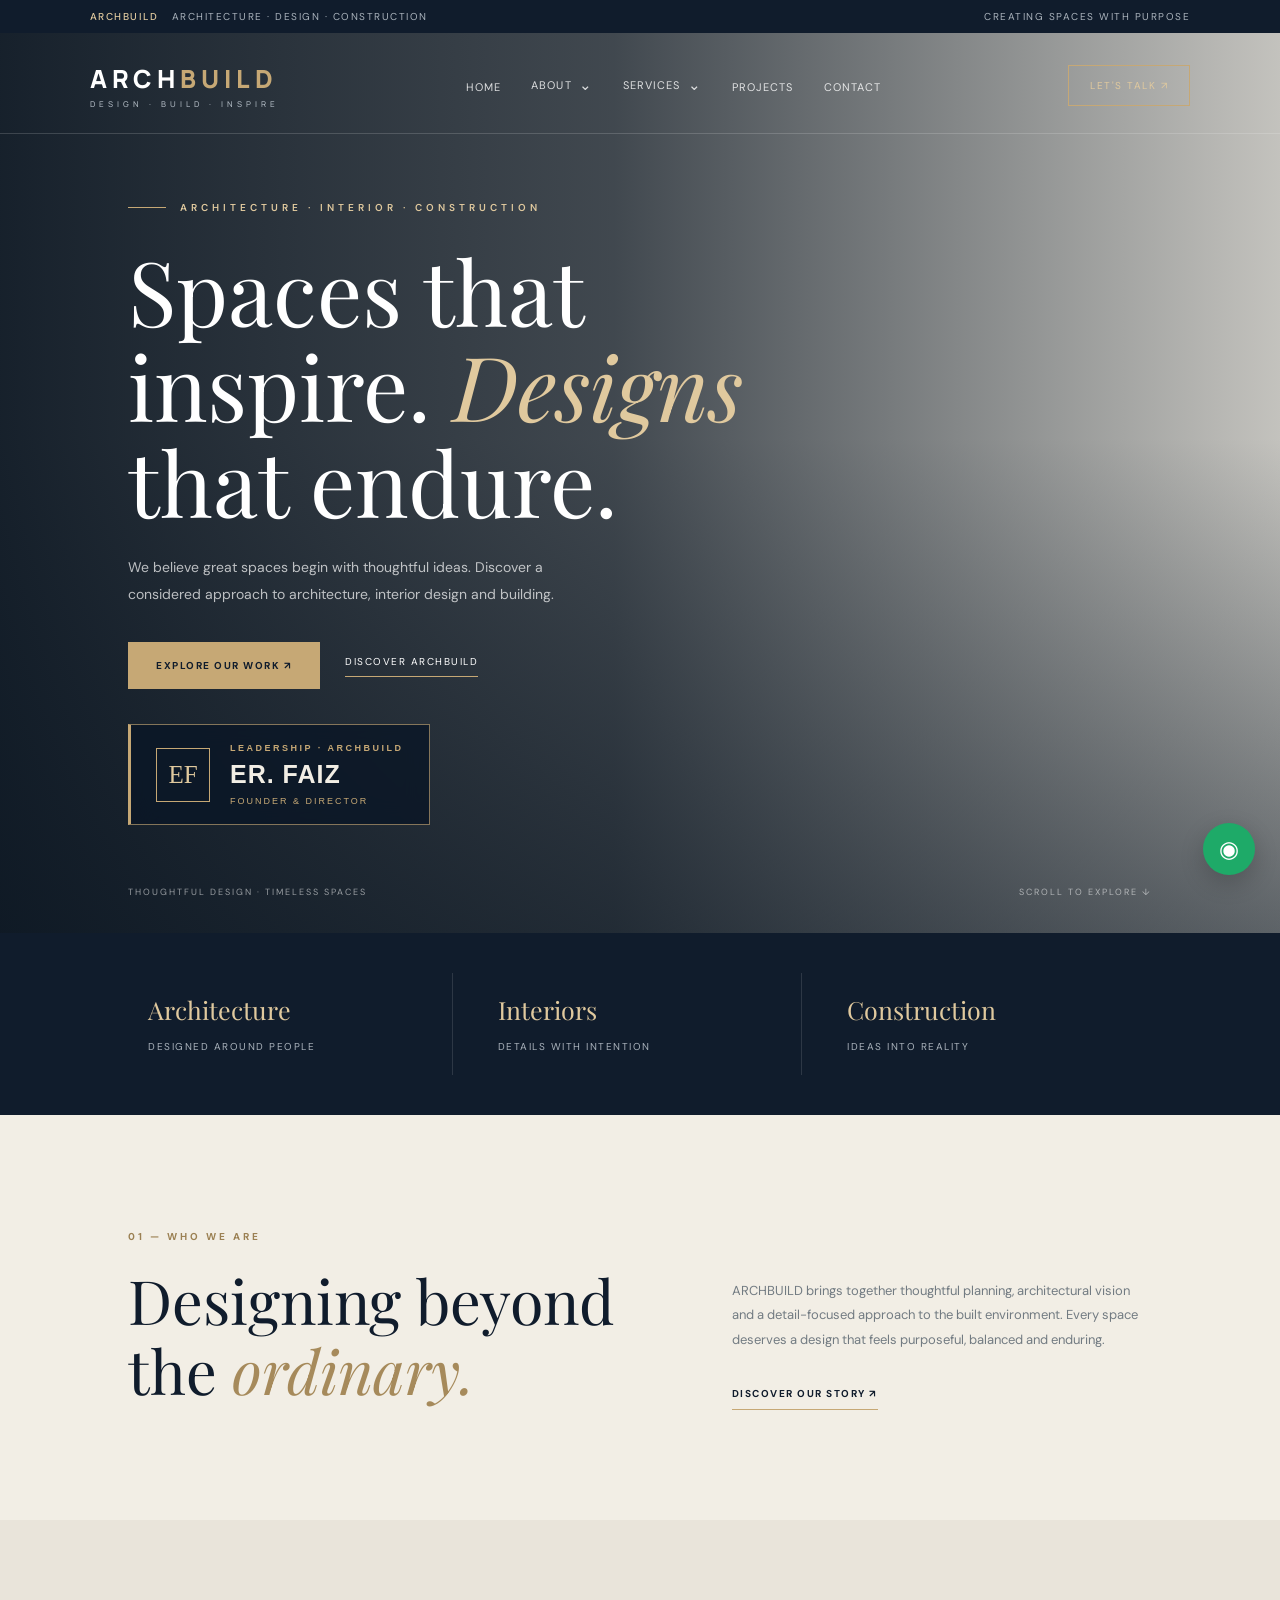
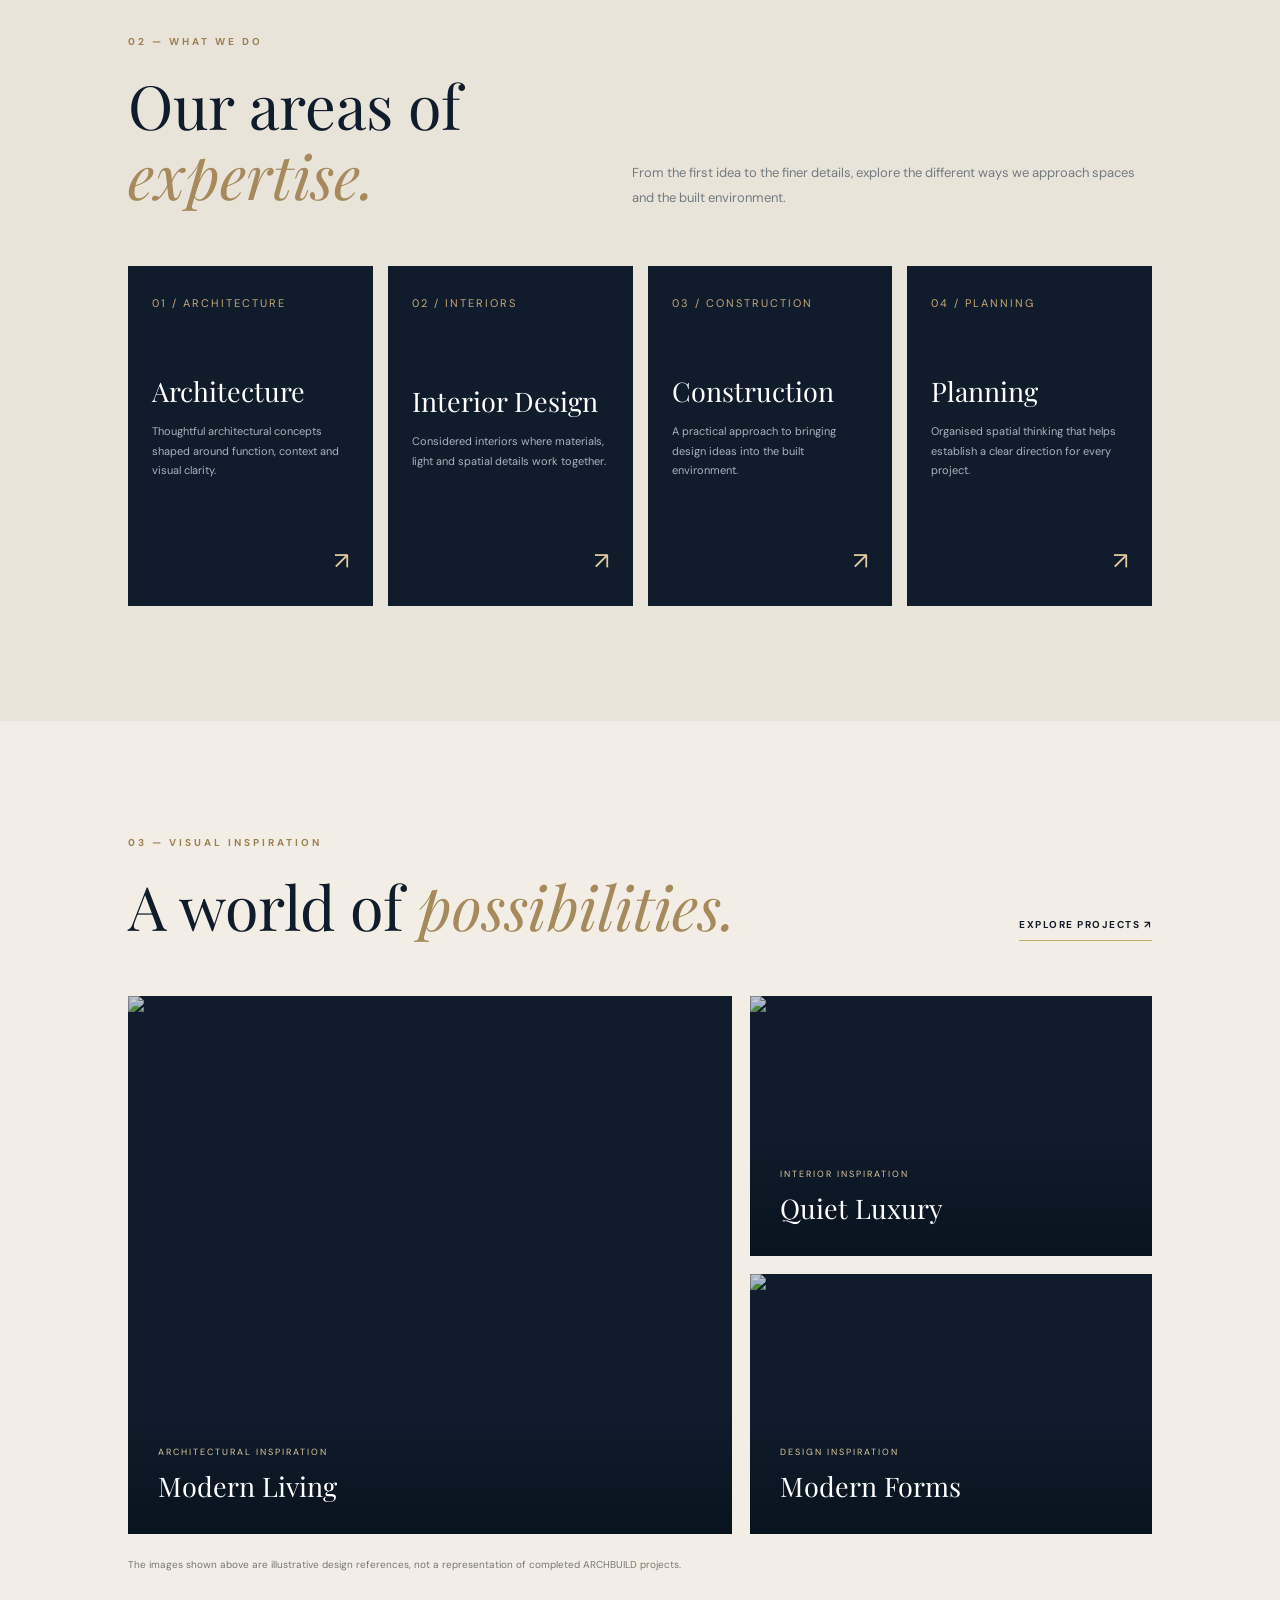
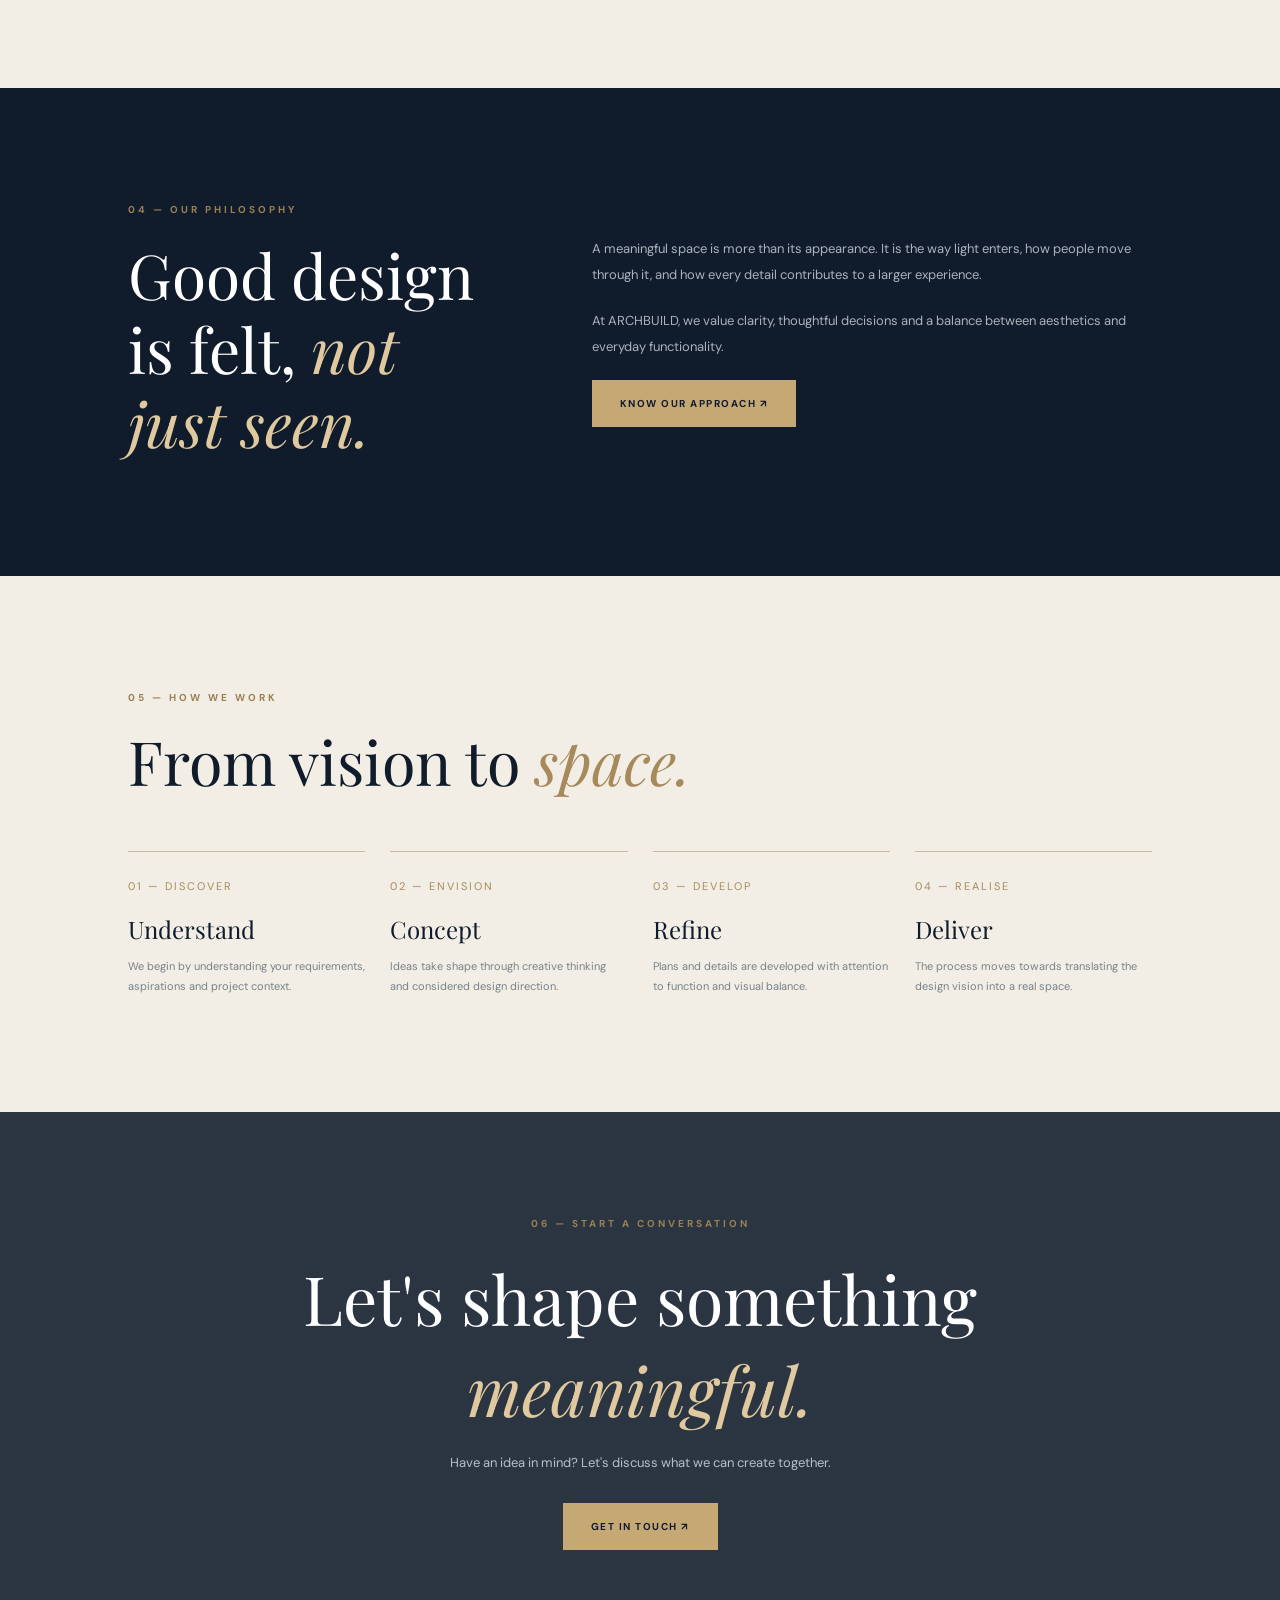
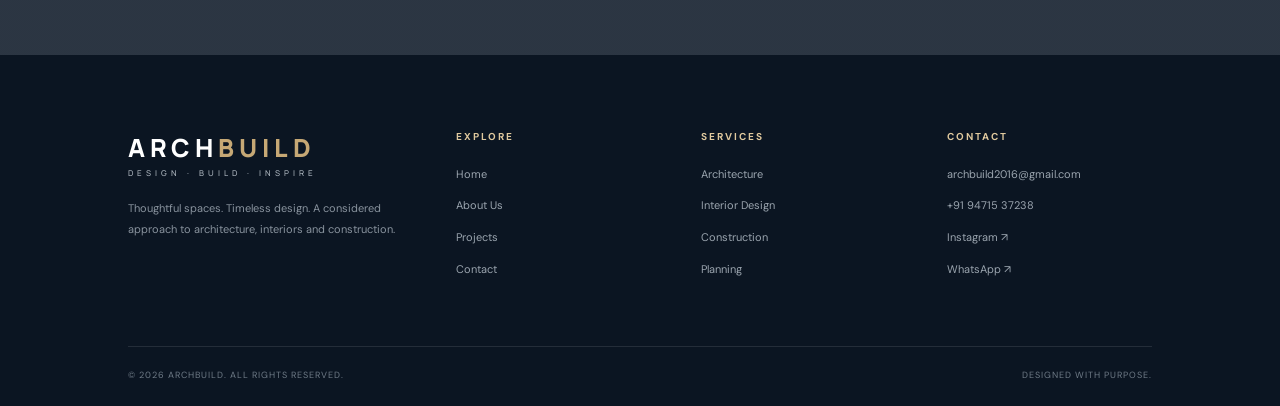
==== index.html @ 5c928025 "Update index.html" ====
<!DOCTYPE html>
<html lang="en">
<head>
  <meta charset="UTF-8">
  <meta name="viewport" content="width=device-width, initial-scale=1.0">
  <meta name="theme-color" content="#101C2C">
  <meta name="description" content="ARCHBUILD — Architecture, interior design, construction and planning. Thoughtful spaces, timeless design.">
  <title>ARCHBUILD | Architecture & Design</title>

  <link rel="preconnect" href="https://fonts.googleapis.com">
  <link rel="preconnect" href="https://fonts.gstatic.com" crossorigin>
  <link href="https://fonts.googleapis.com/css2?family=DM+Sans:wght@400;500;600;700&family=Manrope:wght@400;500;600;700;800&family=Playfair+Display:wght@400;500;600;700&display=swap" rel="stylesheet">

  <style>
    :root {
      --navy: #101C2C;
      --navy2: #172638;
      --navy3: #223347;
      --gold: #C6A875;
      --gold2: #E0C99E;
      --ivory: #F2EEE5;
      --stone: #E4DED2;
      --white: #fff;
      --muted: #AAB3BC;
      --dark: #192431;
    }

    * { margin: 0; padding: 0; box-sizing: border-box; }
    html { scroll-behavior: smooth; }
    body {
      background: var(--ivory);
      color: var(--navy);
      font-family: 'DM Sans', sans-serif;
      overflow-x: hidden;
    }
    a { color: inherit; text-decoration: none; }
    button { font: inherit; }

    .topline {
      background: var(--navy);
      color: var(--muted);
      padding: 10px 7%;
      display: flex;
      justify-content: space-between;
      gap: 15px;
      font-size: 10px;
      letter-spacing: 1.5px;
      text-transform: uppercase;
    }
    .topline strong { color: var(--gold2); font-weight: 500; }

    .navbar {
      position: absolute;
      z-index: 100;
      top: 37px;
      left: 0;
      width: 100%;
      padding: 24px 7%;
      display: flex;
      align-items: center;
      justify-content: space-between;
      color: white;
      border-bottom: 1px solid rgba(255,255,255,.16);
    }
    .logo {
      font-family: 'Manrope', sans-serif;
      font-size: 25px;
      font-weight: 800;
      letter-spacing: 5px;
    }
    .logo span { color: var(--gold); }
    .logo small {
      display: block;
      font-size: 8px;
      letter-spacing: 4px;
      font-weight: 500;
      color: var(--muted);
      margin-top: 2px;
    }
    .nav-links {
      display: flex;
      align-items: center;
      gap: 30px;
      list-style: none;
    }
    .nav-links > li > a,
    .mega-trigger {
      color: rgba(255,255,255,.82);
      font-size: 11px;
      letter-spacing: 1.1px;
      text-transform: uppercase;
      background: none;
      border: 0;
      cursor: pointer;
      transition: .3s;
    }
    .nav-links > li > a:hover,
    .mega-trigger:hover { color: var(--gold2); }

    .nav-item { position: relative; }
    .mega-trigger { display: flex; gap: 7px; align-items: center; }
    .mega-trigger span { font-size: 15px; }

    .mega-menu {
      position: absolute;
      top: 35px;
      left: -20px;
      width: 245px;
      padding: 14px;
      background: #172638;
      border: 1px solid rgba(198,168,117,.25);
      box-shadow: 0 20px 50px rgba(0,0,0,.3);
      opacity: 0;
      visibility: hidden;
      transform: translateY(10px);
      transition: .25s;
    }
    .nav-item:hover .mega-menu,
    .nav-item.open .mega-menu {
      opacity: 1;
      visibility: visible;
      transform: translateY(0);
    }
    .mega-menu a {
      display: block;
      color: #d7dce0;
      padding: 13px 12px;
      font-size: 12px;
      border-bottom: 1px solid rgba(255,255,255,.07);
      transition: .25s;
    }
    .mega-menu a:last-child { border: 0; }
    .mega-menu a:hover {
      background: rgba(198,168,117,.1);
      color: var(--gold2);
      padding-left: 18px;
    }

    .nav-cta {
      border: 1px solid var(--gold);
      padding: 13px 21px;
      color: var(--gold2);
      font-size: 10px;
      letter-spacing: 1.5px;
      text-transform: uppercase;
      transition: .3s;
    }
    .nav-cta:hover { background: var(--gold); color: var(--navy); }

    .menu-toggle {
      display: none;
      background: none;
      color: white;
      border: 0;
      font-size: 27px;
      cursor: pointer;
    }

    .hero {
      min-height: 850px;
      height: 100vh;
      max-height: 1050px;
      position: relative;
      display: flex;
      align-items: center;
      padding: 150px 10% 90px;
      background:
        linear-gradient(90deg, rgba(9,20,32,.94) 0%, rgba(9,20,32,.76) 48%, rgba(9,20,32,.2) 100%),
        linear-gradient(0deg, rgba(9,20,32,.55), transparent 55%),
        url('https://images.unsplash.com/photo-1600607687939-ce8a6c25118c?auto=format&fit=crop&w=2200&q=90') center/cover;
      color: white;
    }
    .hero-content { max-width: 760px; position: relative; z-index: 2; }
    .eyebrow {
      color: var(--gold2);
      text-transform: uppercase;
      letter-spacing: 4px;
      font-size: 10px;
      font-weight: 600;
      display: flex;
      align-items: center;
      gap: 14px;
      margin-bottom: 28px;
    }
    .eyebrow:before {
      content: '';
      width: 38px;
      height: 1px;
      background: var(--gold);
    }
    h1, h2, h3 { font-family: 'Playfair Display', serif; font-weight: 400; }
    .hero h1 {
      font-size: clamp(48px, 7vw, 91px);
      line-height: 1.07;
      max-width: 850px;
      margin-bottom: 25px;
    }
    .hero h1 em { color: var(--gold2); font-weight: 400; }
    .hero-description {
      max-width: 490px;
      color: rgba(255,255,255,.7);
      font-size: 14px;
      line-height: 1.9;
      margin-bottom: 35px;
    }
    .hero-actions { display: flex; align-items: center; gap: 25px; flex-wrap: wrap; }
    .btn-gold {
      display: inline-block;
      padding: 17px 28px;
      background: var(--gold);
      color: var(--navy);
      font-size: 10px;
      font-weight: 700;
      letter-spacing: 1.5px;
      text-transform: uppercase;
      transition: .3s;
    }
    .btn-gold:hover { background: var(--gold2); transform: translateY(-3px); }
    .btn-text {
      color: white;
      font-size: 10px;
      letter-spacing: 1.5px;
      text-transform: uppercase;
      border-bottom: 1px solid var(--gold);
      padding-bottom: 8px;
    }

    .hero-bottom {
      position: absolute;
      bottom: 35px;
      left: 10%;
      right: 10%;
      display: flex;
      justify-content: space-between;
      color: rgba(255,255,255,.55);
      font-size: 9px;
      letter-spacing: 2px;
      text-transform: uppercase;
    }

    .section { padding: 115px 10%; }
    .section-label {
      color: #9b8053;
      text-transform: uppercase;
      letter-spacing: 3px;
      font-size: 10px;
      font-weight: 700;
      margin-bottom: 22px;
    }
    .section-title {
      font-size: clamp(36px, 5vw, 61px);
      line-height: 1.15;
      max-width: 700px;
    }
    .section-title em { color: #a68a5b; }
    .section-description {
      color: #727b82;
      line-height: 1.9;
      font-size: 13px;
      max-width: 520px;
    }

    .intro {
      display: grid;
      grid-template-columns: 1.1fr .9fr;
      gap: 90px;
      align-items: center;
    }
    .intro-right { padding-top: 45px; }
    .intro-right p { margin-bottom: 28px; }
    .line-link {
      color: var(--navy);
      font-size: 10px;
      letter-spacing: 1.5px;
      text-transform: uppercase;
      border-bottom: 1px solid var(--gold);
      padding-bottom: 9px;
      font-weight: 700;
    }

    .highlights {
      background: var(--navy);
      color: white;
      display: grid;
      grid-template-columns: repeat(3,1fr);
      padding: 40px 10%;
      gap: 25px;
    }
    .highlight {
      padding: 20px;
      border-right: 1px solid rgba(255,255,255,.12);
    }
    .highlight:last-child { border: 0; }
    .highlight strong {
      display: block;
      color: var(--gold2);
      font-family: 'Playfair Display', serif;
      font-size: 25px;
      font-weight: 400;
      margin-bottom: 8px;
    }
    .highlight span {
      color: var(--muted);
      font-size: 10px;
      letter-spacing: 1.5px;
      text-transform: uppercase;
    }

    .services-section { background: #e9e4da; }
    .section-heading-row {
      display: flex;
      justify-content: space-between;
      align-items: end;
      gap: 30px;
      margin-bottom: 55px;
    }
    .services-grid {
      display: grid;
      grid-template-columns: repeat(4,1fr);
      gap: 15px;
    }
    .service-card {
      min-height: 340px;
      padding: 30px 24px;
      background: var(--navy);
      color: white;
      display: flex;
      flex-direction: column;
      justify-content: space-between;
      position: relative;
      overflow: hidden;
      transition: .35s;
    }
    .service-card:hover { transform: translateY(-8px); background: #20344a; }
    .service-number {
      color: var(--gold);
      font-size: 11px;
      letter-spacing: 2px;
    }
    .service-card h3 { font-size: 27px; margin-bottom: 13px; }
    .service-card p {
      font-size: 11px;
      color: #aab3bc;
      line-height: 1.8;
    }
    .service-arrow {
      color: var(--gold2);
      font-size: 24px;
      align-self: flex-end;
    }

    .projects-section { background: var(--ivory); }
    .projects-grid {
      display: grid;
      grid-template-columns: 1.2fr .8fr;
      grid-template-rows: 260px 260px;
      gap: 18px;
      margin-top: 55px;
    }
    .project-card {
      position: relative;
      overflow: hidden;
      background: var(--navy);
    }
    .project-card:first-child { grid-row: span 2; }
    .project-card img {
      width: 100%;
      height: 100%;
      object-fit: cover;
      opacity: .78;
      transition: .7s;
    }
    .project-card:hover img { transform: scale(1.06); opacity: .55; }
    .project-overlay {
      position: absolute;
      bottom: 0;
      left: 0;
      width: 100%;
      padding: 30px;
      color: white;
      background: linear-gradient(transparent,rgba(8,18,29,.9));
    }
    .project-overlay span {
      color: var(--gold2);
      font-size: 9px;
      letter-spacing: 2px;
      text-transform: uppercase;
    }
    .project-overlay h3 { font-size: 27px; margin-top: 8px; }
    .project-note {
      font-size: 10px;
      color: #777;
      margin-top: 22px;
      line-height: 1.7;
    }

    .philosophy {
      background: var(--navy);
      color: white;
      display: grid;
      grid-template-columns: .8fr 1.2fr;
      gap: 90px;
      align-items: center;
    }
    .philosophy h2 { font-size: clamp(38px,5vw,62px); line-height: 1.2; }
    .philosophy h2 em { color: var(--gold2); }
    .philosophy-text p {
      color: var(--muted);
      line-height: 2;
      font-size: 13px;
      margin-bottom: 20px;
    }

    .process-grid {
      display: grid;
      grid-template-columns: repeat(4,1fr);
      gap: 25px;
      margin-top: 55px;
    }
    .process-item { border-top: 1px solid #c9b99d; padding-top: 22px; }
    .process-item span {
      color: #a68a5b;
      font-size: 11px;
      letter-spacing: 2px;
    }
    .process-item h3 { font-size: 24px; margin: 18px 0 12px; }
    .process-item p { color: #77818a; font-size: 11px; line-height: 1.8; }

    .cta {
      background:
        linear-gradient(rgba(16,28,44,.88),rgba(16,28,44,.88)),
        url('https://images.unsplash.com/photo-1600607687920-4e2a09cf159d?auto=format&fit=crop&w=1800&q=85') center/cover;
      text-align: center;
      color: white;
      padding: 105px 10%;
    }
    .cta h2 { font-size: clamp(40px,6vw,68px); margin-bottom: 20px; }
    .cta h2 em { color: var(--gold2); }
    .cta p { color: #b8c0c7; font-size: 13px; margin-bottom: 32px; }

    footer {
      background: #0b1522;
      color: white;
      padding: 75px 10% 25px;
    }
    .footer-grid {
      display: grid;
      grid-template-columns: 1.4fr 1fr 1fr 1fr;
      gap: 40px;
      padding-bottom: 55px;
    }
    .footer-brand p {
      color: #89939e;
      font-size: 11px;
      line-height: 1.9;
      max-width: 270px;
      margin-top: 20px;
    }
    .footer-col h4 {
      color: var(--gold2);
      font-size: 10px;
      letter-spacing: 2px;
      text-transform: uppercase;
      margin-bottom: 22px;
    }
    .footer-col a, .footer-col p {
      display: block;
      color: #9ba5af;
      font-size: 11px;
      margin-bottom: 13px;
      line-height: 1.7;
      transition: .3s;
    }
    .footer-col a:hover { color: var(--gold2); }
    .footer-bottom {
      border-top: 1px solid rgba(255,255,255,.1);
      padding-top: 22px;
      display: flex;
      justify-content: space-between;
      gap: 20px;
      color: #6f7b87;
      font-size: 9px;
      letter-spacing: 1px;
    }
    .whatsapp {
      position: fixed;
      right: 25px;
      bottom: 25px;
      z-index: 90;
      width: 52px;
      height: 52px;
      border-radius: 50%;
      background: #1eaa68;
      color: white;
      display: grid;
      place-items: center;
      font-size: 23px;
      box-shadow: 0 8px 25px rgba(0,0,0,.2);
    }

    .reveal { opacity: 0; transform: translateY(25px); transition: .8s ease; }
    .reveal.visible { opacity: 1; transform: translateY(0); }

    @media(max-width:1050px) {
      .nav-links { gap: 16px; }
      .nav-links > li > a, .mega-trigger { font-size: 9px; }
      .services-grid { grid-template-columns: repeat(2,1fr); }
    }
    @media(max-width:800px) {
      .topline { font-size: 8px; padding: 9px 5%; }
      .navbar { top: 32px; padding: 20px 6%; }
      .menu-toggle { display: block; }
      .nav-cta { display: none; }
      .nav-links {
        position: absolute;
        top: 100%;
        left: 0;
        width: 100%;
        padding: 20px 6% 28px;
        background: var(--navy);
        display: none;
        flex-direction: column;
        align-items: stretch;
        gap: 0;
      }
      .nav-links.active { display: flex; }
      .nav-links li { padding: 13px 0; border-bottom: 1px solid rgba(255,255,255,.08); }
      .nav-links > li > a, .mega-trigger { font-size: 11px; }
      .mega-menu {
        position: static;
        display: none;
        opacity: 1;
        visibility: visible;
        transform: none;
        width: 100%;
        margin-top: 12px;
        box-shadow: none;
      }
      .nav-item.open .mega-menu { display: block; }
      .hero { min-height: 760px; padding: 170px 7% 100px; }
      .hero-bottom { left: 7%; right: 7%; font-size: 7px; }
      .section { padding: 80px 7%; }
      .intro, .philosophy { grid-template-columns: 1fr; gap: 25px; }
      .intro-right { padding-top: 0; }
      .section-heading-row { display: block; }
      .section-heading-row .section-description { margin-top: 20px; }
      .highlights { padding: 30px 6%; }
      .projects-grid { grid-template-columns: 1fr 1fr; grid-template-rows: 230px 230px; }
      .project-card:first-child { grid-row: span 2; }
      .process-grid { grid-template-columns: repeat(2,1fr); }
      .footer-grid { grid-template-columns: 1fr 1fr; }
    }
    @media(max-width:520px) {
      .topline { justify-content: center; text-align: center; }
      .topline span:last-child { display: none; }
      .logo { font-size: 21px; }
      .hero { min-height: 720px; }
      .hero h1 { font-size: 53px; }
      .hero-description { font-size: 12px; }
      .hero-bottom span:last-child { display: none; }
      .highlights { grid-template-columns: 1fr; gap: 0; }
      .highlight { border-right: 0; border-bottom: 1px solid rgba(255,255,255,.12); }
      .services-grid { grid-template-columns: 1fr; }
      .service-card { min-height: 270px; }
      .projects-grid { display: grid; grid-template-columns: 1fr; grid-template-rows: repeat(3,260px); }
      .project-card:first-child { grid-row: auto; }
      .process-grid { grid-template-columns: 1fr 1fr; gap: 30px 18px; }
      .footer-grid { grid-template-columns: 1fr; gap: 30px; }
      .footer-bottom { flex-direction: column; }
      .cta { padding: 80px 7%; }
    }
  </style>
</head>

<body>

  <div class="topline">
    <span><strong>ARCHBUILD</strong> &nbsp; Architecture · Design · Construction</span>
    <span>Creating spaces with purpose</span>
  </div>

  <nav class="navbar">
    <a href="index.html" class="logo">ARCH<span>BUILD</span><small>DESIGN · BUILD · INSPIRE</small></a>

    <button class="menu-toggle" id="menuToggle" aria-label="Open navigation">☰</button>

    <ul class="nav-links" id="navLinks">
      <li><a href="index.html">Home</a></li>
      <li class="nav-item">
        <button class="mega-trigger">About <span>⌄</span></button>
        <div class="mega-menu">
          <a href="about.html">About ARCHBUILD</a>
          <a href="about.html#story">Our Story</a>
          <a href="about.html#values">Our Values</a>
        </div>
      </li>
      <li class="nav-item">
        <button class="mega-trigger">Services <span>⌄</span></button>
        <div class="mega-menu">
          <a href="services.html">All Services</a>
          <a href="architecture.html">Architecture</a>
          <a href="interior.html">Interior Design</a>
          <a href="construction.html">Construction</a>
          <a href="planning.html">Planning</a>
        </div>
      </li>
      <li><a href="projects.html">Projects</a></li>
      <li><a href="contact.html">Contact</a></li>
    </ul>

    <a href="contact.html" class="nav-cta">Let's Talk ↗</a>
  </nav>

  <main>
    <section class="hero">
      <div class="hero-content">
        <div class="eyebrow">Architecture · Interior · Construction</div>
        <h1>Spaces that<br>inspire. <em>Designs</em><br>that endure.</h1>
        <p class="hero-description">
          We believe great spaces begin with thoughtful ideas. Discover a considered approach to architecture, interior design and building.
        </p>
        <div class="hero-actions">
          <a href="projects.html" class="btn-gold">Explore Our Work ↗</a>
          <a href="about.html" class="btn-text">Discover ARCHBUILD</a>
        </div>
      </div>

      <div class="hero-bottom">
        <span>Thoughtful design · Timeless spaces</span>
        <span>Scroll to explore ↓</span>
      </div>
    </section>

    <section class="highlights">
      <div class="highlight">
        <strong>Architecture</strong>
        <span>Designed around people</span>
      </div>
      <div class="highlight">
        <strong>Interiors</strong>
        <span>Details with intention</span>
      </div>
      <div class="highlight">
        <strong>Construction</strong>
        <span>Ideas into reality</span>
      </div>
    </section>

    <section class="section intro reveal">
      <div>
        <div class="section-label">01 — Who We Are</div>
        <h2 class="section-title">Designing beyond the <em>ordinary.</em></h2>
      </div>
      <div class="intro-right">
        <p class="section-description">
          ARCHBUILD brings together thoughtful planning, architectural vision and a detail-focused approach to the built environment. Every space deserves a design that feels purposeful, balanced and enduring.
        </p>
        <a href="about.html" class="line-link">Discover Our Story ↗</a>
      </div>
    </section>

    <section class="section services-section">
      <div class="section-heading-row reveal">
        <div>
          <div class="section-label">02 — What We Do</div>
          <h2 class="section-title">Our areas of <em>expertise.</em></h2>
        </div>
        <p class="section-description">
          From the first idea to the finer details, explore the different ways we approach spaces and the built environment.
        </p>
      </div>

      <div class="services-grid">
        <a href="architecture.html" class="service-card reveal">
          <span class="service-number">01 / ARCHITECTURE</span>
          <div>
            <h3>Architecture</h3>
            <p>Thoughtful architectural concepts shaped around function, context and visual clarity.</p>
          </div>
          <span class="service-arrow">↗</span>
        </a>
        <a href="interior.html" class="service-card reveal">
          <span class="service-number">02 / INTERIORS</span>
          <div>
            <h3>Interior Design</h3>
            <p>Considered interiors where materials, light and spatial details work together.</p>
          </div>
          <span class="service-arrow">↗</span>
        </a>
        <a href="construction.html" class="service-card reveal">
          <span class="service-number">03 / CONSTRUCTION</span>
          <div>
            <h3>Construction</h3>
            <p>A practical approach to bringing design ideas into the built environment.</p>
          </div>
          <span class="service-arrow">↗</span>
        </a>
        <a href="planning.html" class="service-card reveal">
          <span class="service-number">04 / PLANNING</span>
          <div>
            <h3>Planning</h3>
            <p>Organised spatial thinking that helps establish a clear direction for every project.</p>
          </div>
          <span class="service-arrow">↗</span>
        </a>
      </div>
    </section>

    <section class="section projects-section">
      <div class="section-heading-row reveal">
        <div>
          <div class="section-label">03 — Visual Inspiration</div>
          <h2 class="section-title">A world of <em>possibilities.</em></h2>
        </div>
        <a href="projects.html" class="line-link">Explore Projects ↗</a>
      </div>

      <div class="projects-grid">
        <a href="projects.html" class="project-card reveal">
          <img src="https://images.unsplash.com/photo-1600607687939-ce8a6c25118c?auto=format&fit=crop&w=1200&q=85" alt="Contemporary architectural residence">
          <div class="project-overlay">
            <span>Architectural Inspiration</span>
            <h3>Modern Living</h3>
          </div>
        </a>
        <a href="projects.html" class="project-card reveal">
          <img src="https://images.unsplash.com/photo-1600210492486-724fe5c67fb0?auto=format&fit=crop&w=900&q=85" alt="Contemporary interior design">
          <div class="project-overlay">
            <span>Interior Inspiration</span>
            <h3>Quiet Luxury</h3>
          </div>
        </a>
        <a href="projects.html" class="project-card reveal">
          <img src="https://images.unsplash.com/photo-1600566753086-00f18fb6b3ea?auto=format&fit=crop&w=900&q=85" alt="Modern home exterior">
          <div class="project-overlay">
            <span>Design Inspiration</span>
            <h3>Modern Forms</h3>
          </div>
        </a>
      </div>

      <p class="project-note">
        The images shown above are illustrative design references, not a representation of completed ARCHBUILD projects.
      </p>
    </section>

    <section class="section philosophy">
      <div class="reveal">
        <div class="section-label">04 — Our Philosophy</div>
        <h2>Good design is felt, <em>not just seen.</em></h2>
      </div>
      <div class="philosophy-text reveal">
        <p>
          A meaningful space is more than its appearance. It is the way light enters, how people move through it, and how every detail contributes to a larger experience.
        </p>
        <p>
          At ARCHBUILD, we value clarity, thoughtful decisions and a balance between aesthetics and everyday functionality.
        </p>
        <a href="about.html" class="btn-gold">Know Our Approach ↗</a>
      </div>
    </section>

    <section class="section">
      <div class="reveal">
        <div class="section-label">05 — How We Work</div>
        <h2 class="section-title">From vision to <em>space.</em></h2>
      </div>
      <div class="process-grid">
        <div class="process-item reveal">
          <span>01 — DISCOVER</span>
          <h3>Understand</h3>
          <p>We begin by understanding your requirements, aspirations and project context.</p>
        </div>
        <div class="process-item reveal">
          <span>02 — ENVISION</span>
          <h3>Concept</h3>
          <p>Ideas take shape through creative thinking and considered design direction.</p>
        </div>
        <div class="process-item reveal">
          <span>03 — DEVELOP</span>
          <h3>Refine</h3>
          <p>Plans and details are developed with attention to function and visual balance.</p>
        </div>
        <div class="process-item reveal">
          <span>04 — REALISE</span>
          <h3>Deliver</h3>
          <p>The process moves towards translating the design vision into a real space.</p>
        </div>
      </div>
    </section>

    <section class="cta reveal">
      <div class="section-label">06 — Start a Conversation</div>
      <h2>Let's shape something <em>meaningful.</em></h2>
      <p>Have an idea in mind? Let's discuss what we can create together.</p>
      <a href="contact.html" class="btn-gold">Get in Touch ↗</a>
    </section>
  </main>

  <footer>
    <div class="footer-grid">
      <div class="footer-brand">
        <a href="index.html" class="logo">ARCH<span>BUILD</span><small>DESIGN · BUILD · INSPIRE</small></a>
        <p>Thoughtful spaces. Timeless design. A considered approach to architecture, interiors and construction.</p>
      </div>

      <div class="footer-col">
        <h4>Explore</h4>
        <a href="index.html">Home</a>
        <a href="about.html">About Us</a>
        <a href="projects.html">Projects</a>
        <a href="contact.html">Contact</a>
      </div>

      <div class="footer-col">
        <h4>Services</h4>
        <a href="architecture.html">Architecture</a>
        <a href="interior.html">Interior Design</a>
        <a href="construction.html">Construction</a>
        <a href="planning.html">Planning</a>
      </div>

      <div class="footer-col">
        <h4>Contact</h4>
        <a href="mailto:archbuild2016@gmail.com">archbuild2016@gmail.com</a>
        <a href="tel:+919471537238">+91 94715 37238</a>
        <a href="https://www.instagram.com/archbuild2016/" target="_blank" rel="noopener">Instagram ↗</a>
        <a href="https://wa.me/919471537238" target="_blank" rel="noopener">WhatsApp ↗</a>
      </div>
    </div>

    <div class="footer-bottom">
      <span>© <span id="year"></span> ARCHBUILD. ALL RIGHTS RESERVED.</span>
      <span>DESIGNED WITH PURPOSE.</span>
    </div>
  </footer>

  <a class="whatsapp" href="https://wa.me/919471537238" target="_blank" rel="noopener" aria-label="Chat on WhatsApp">◉</a>

  <script>
    const menuToggle = document.getElementById('menuToggle');
    const navLinks = document.getElementById('navLinks');

    menuToggle.addEventListener('click', () => {
      navLinks.classList.toggle('active');
      menuToggle.textContent = navLinks.classList.contains('active') ? '×' : '☰';
    });

    document.querySelectorAll('.mega-trigger').forEach(trigger => {
      trigger.addEventListener('click', () => {
        const parent = trigger.closest('.nav-item');
        parent.classList.toggle('open');
      });
    });

    document.querySelectorAll('.nav-links a').forEach(link => {
      link.addEventListener('click', () => {
        navLinks.classList.remove('active');
        menuToggle.textContent = '☰';
      });
    });

    const observer = new IntersectionObserver(entries => {
      entries.forEach(entry => {
        if (entry.isIntersecting) {
          entry.target.classList.add('visible');
          observer.unobserve(entry.target);
        }
      });
    }, { threshold: 0.12 });

    document.querySelectorAll('.reveal').forEach(element => observer.observe(element));
    document.getElementById('year').textContent = new Date().getFullYear();
  </script>

  <script src="leadership.js"></script>
</body>
</html>
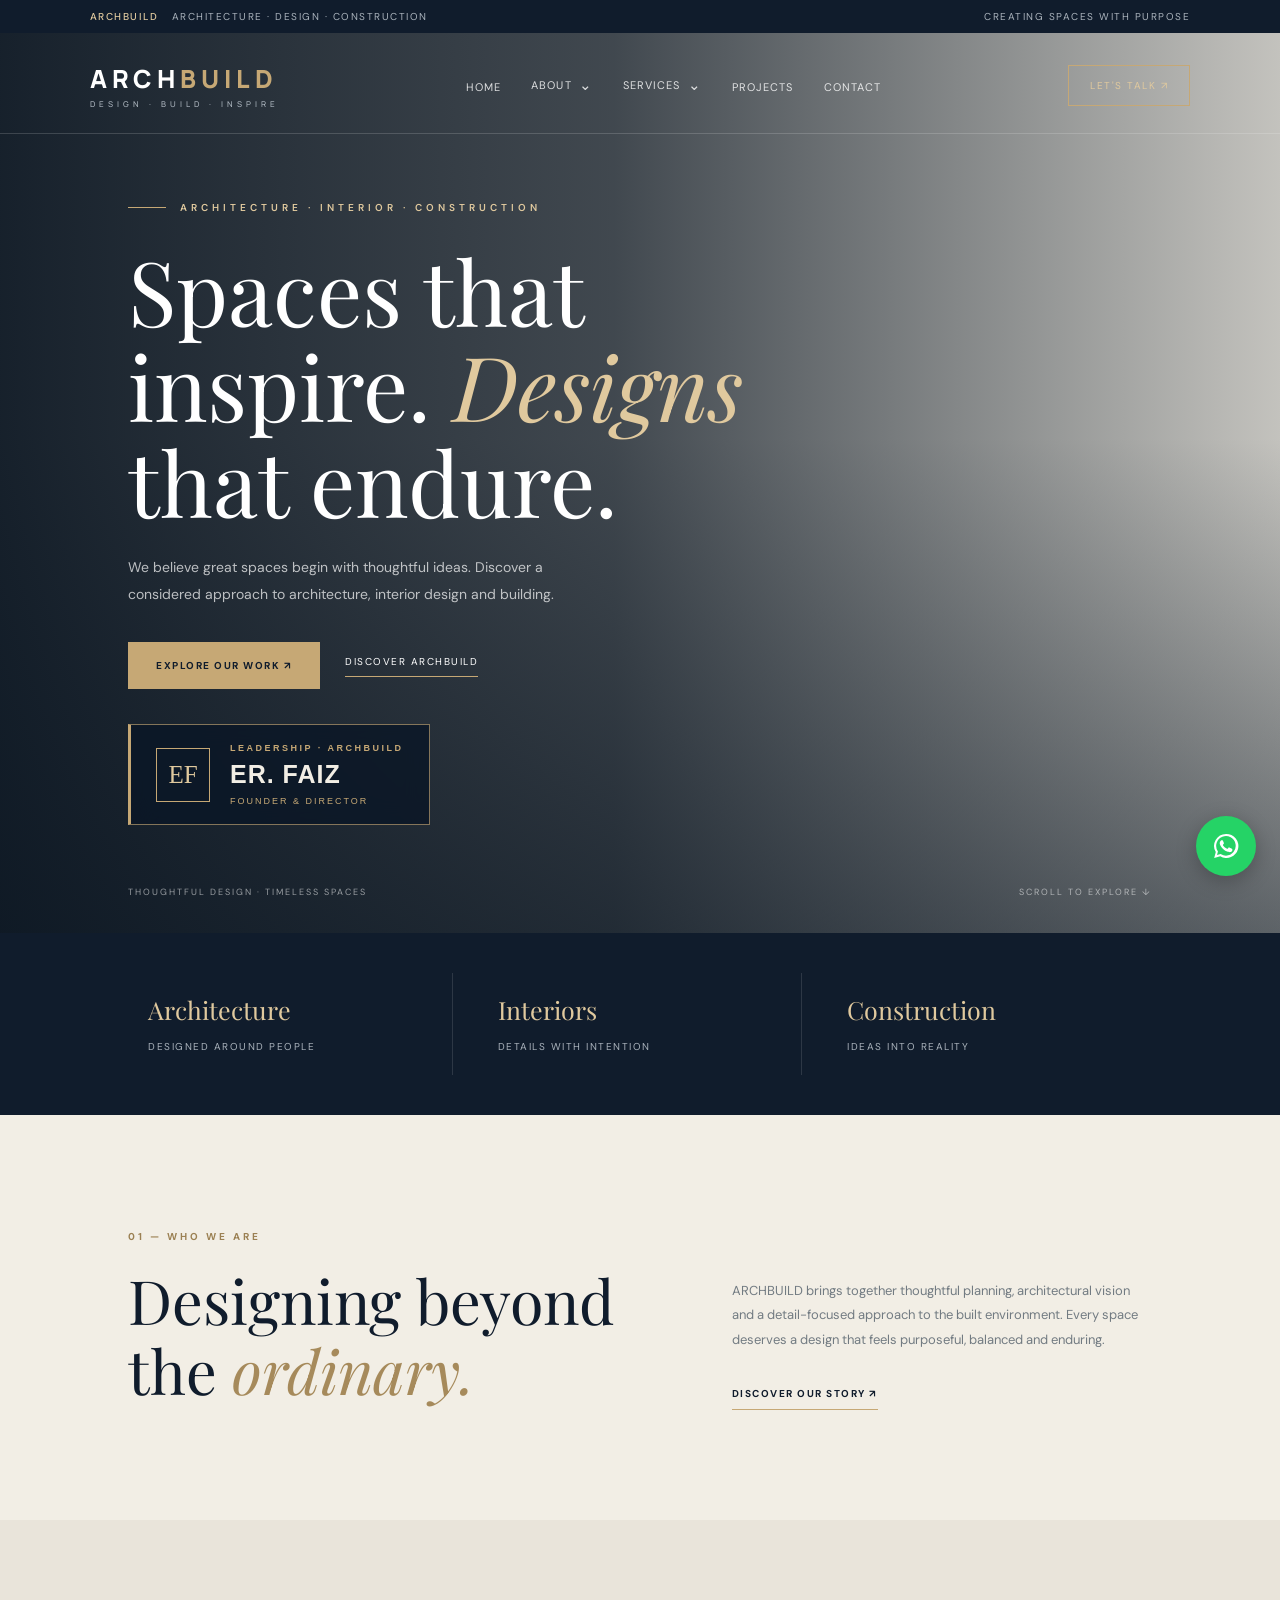
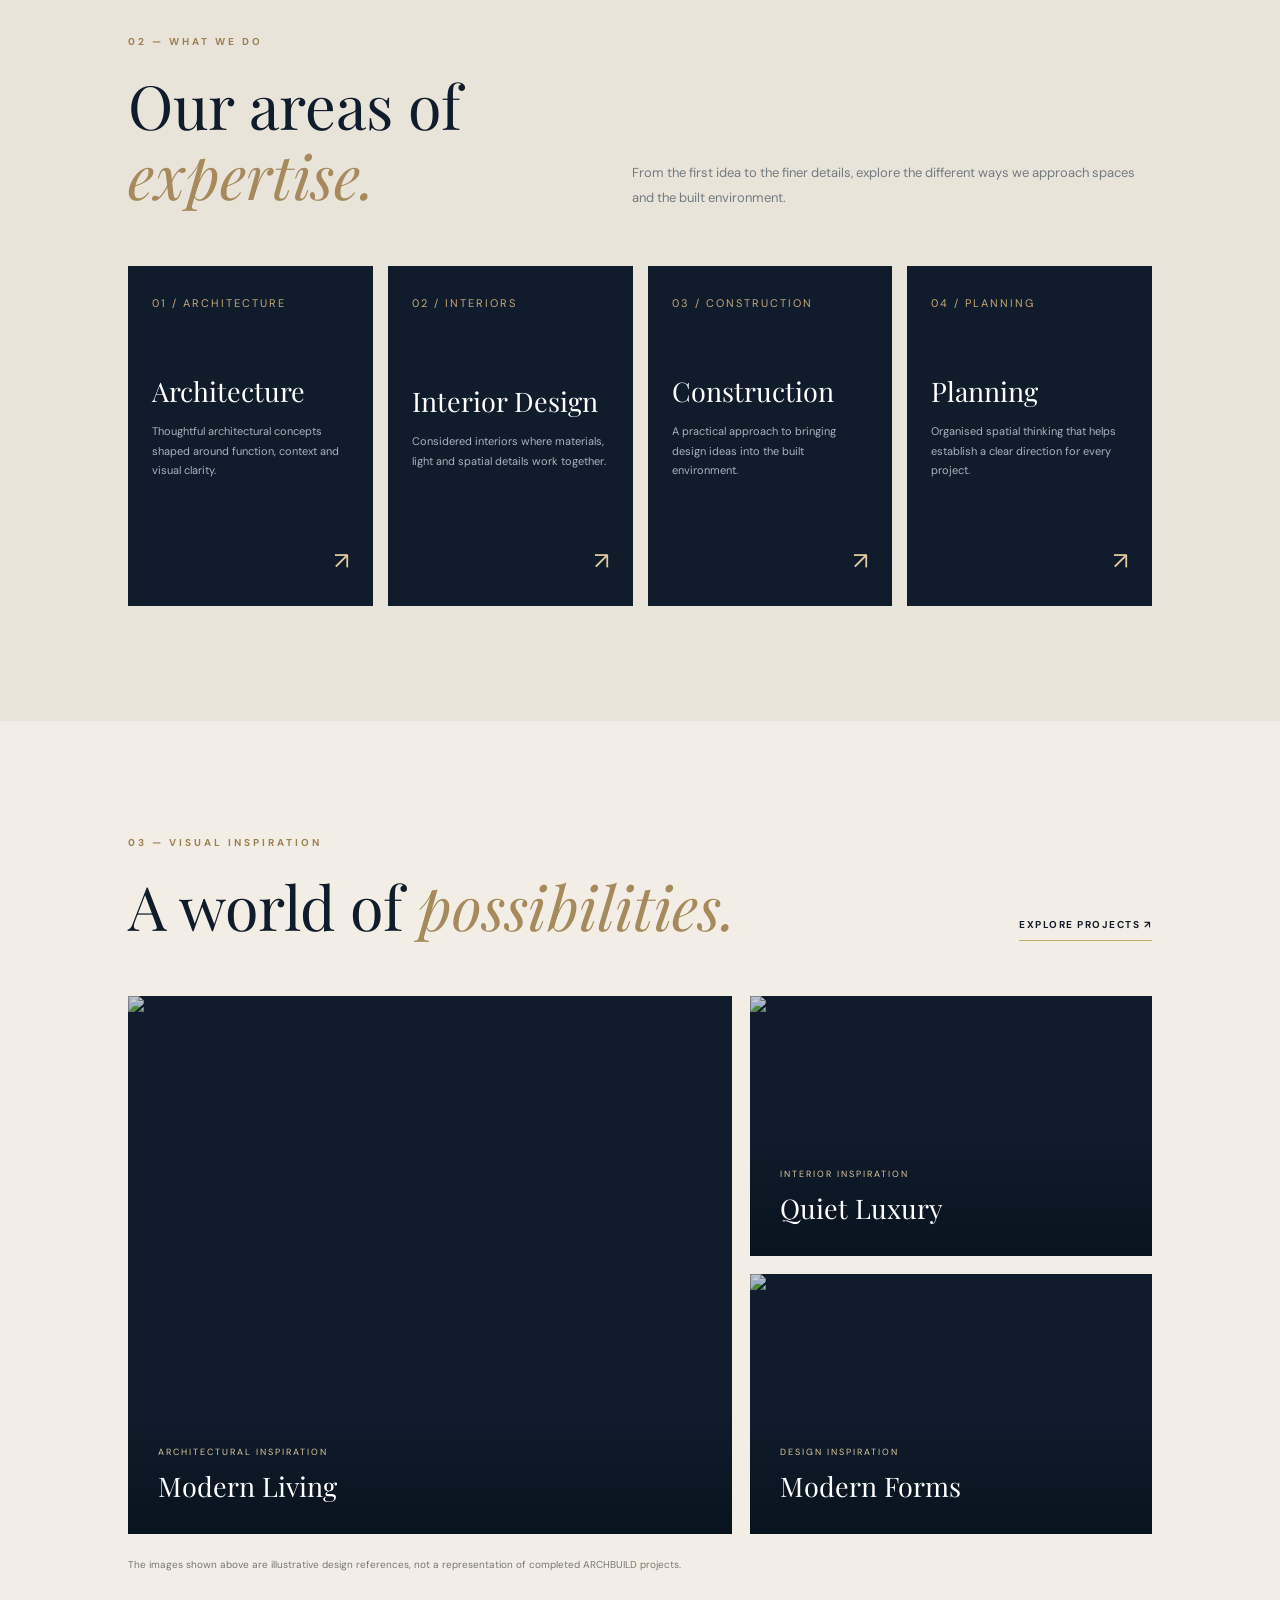
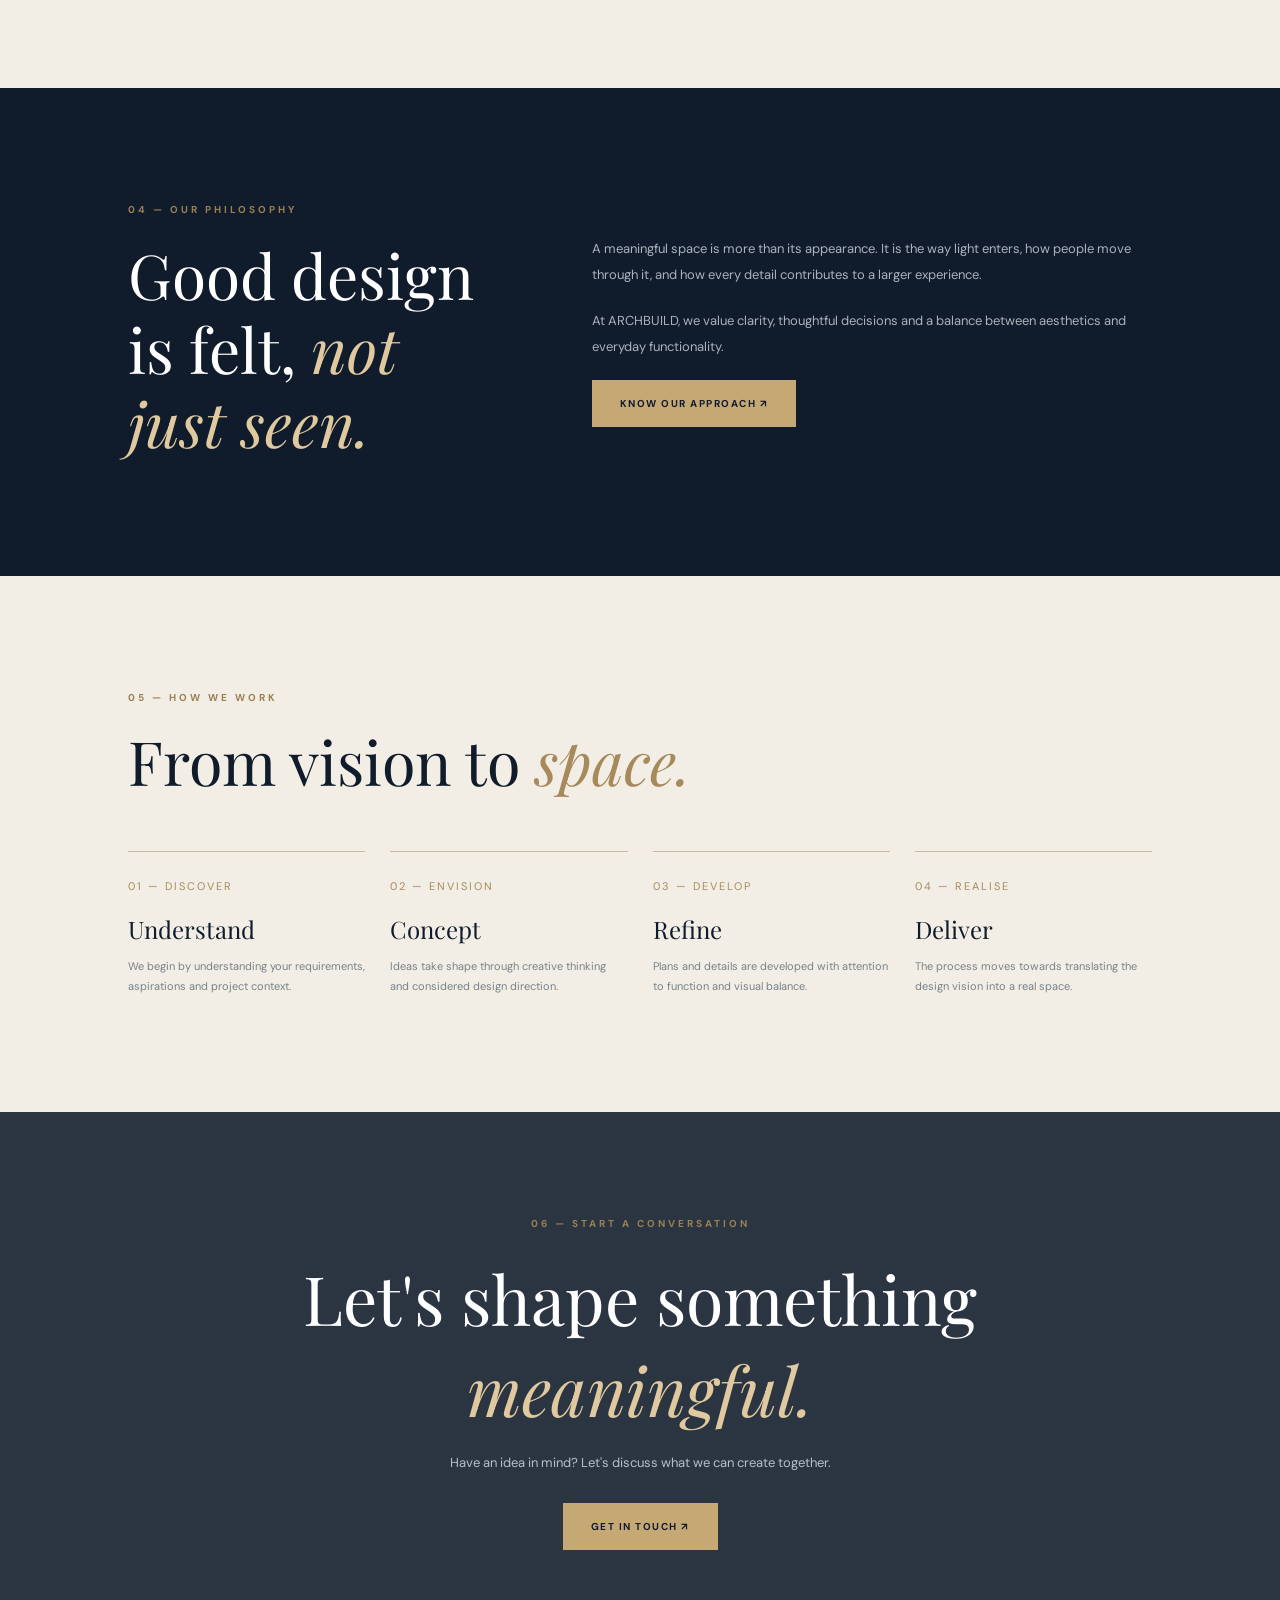
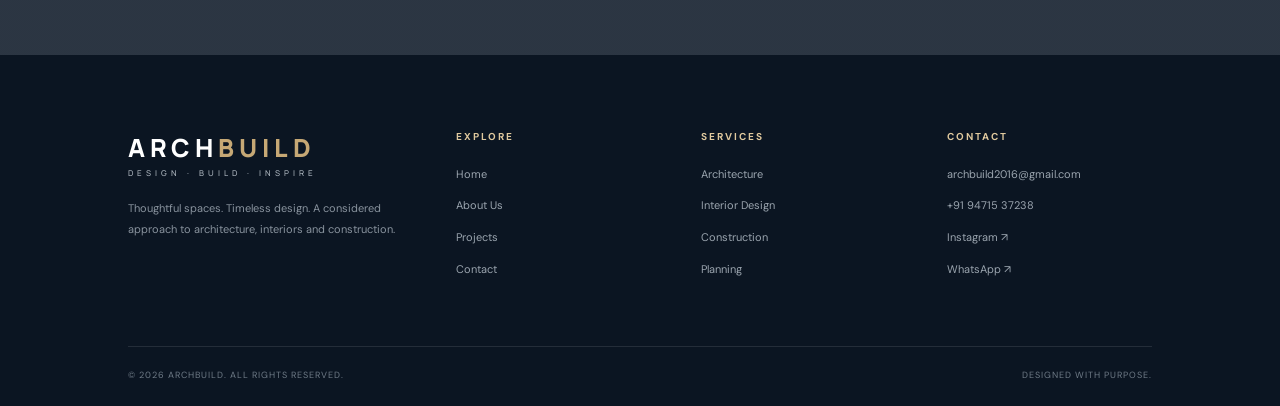
==== commit 8c8d0326: "Add WhatsApp chat button to index.html" ====
--- a/index.html
+++ b/index.html
@@ -874,5 +874,56 @@
   </script>
 
   <script src="leadership.js"></script>
+  <script>
+(() => {
+  const svg = `
+    <svg viewBox="0 0 32 32" width="30" height="30"
+         xmlns="http://www.w3.org/2000/svg">
+      <path fill="#fff" d="
+        M16.01 3.2A12.7 12.7 0 0 0 5.1 22.4L3.4 28.7
+        l6.5-1.7a12.8 12.8 0 1 0 6.1-23.8Zm0 23.1
+        c-1.9 0-3.7-.5-5.3-1.5l-.4-.2-3.9 1 1-3.8
+        -.3-.4a10.4 10.4 0 1 1 8.9 4.9Zm5.7-7.8
+        c-.3-.2-1.9-.9-2.2-1s-.5-.2-.7.2-.8 1-1 1.2
+        -.4.2-.7.1a8.5 8.5 0 0 1-2.6-1.6 9.6 9.6 0 0
+        1-1.8-2.2c-.2-.4 0-.5.2-.7l.5-.6c.2-.2.2-.4
+        .3-.6.1-.2 0-.4 0-.6s-.7-1.7-1-2.3c-.2-.5-.5
+        -.5-.7-.5h-.6c-.2 0-.6.1-.9.4-.3.3-1.2 1.2
+        -1.2 2.8s1.2 3.2 1.4 3.4c.2.2 2.4 3.7 5.8
+        5.1 3.4 1.3 3.4.9 4 .9.6-.1 1.9-.8 2.1-1.5
+        .3-.7.3-1.3.2-1.5-.1-.2-.3-.3-.6-.4Z"/>
+    </svg>`;
+
+  let btn = document.querySelector(".whatsapp");
+
+  if (!btn) {
+    btn = document.createElement("a");
+    btn.className = "whatsapp";
+    document.body.appendChild(btn);
+  }
+
+  btn.href = "https://wa.me/919471537238";
+  btn.target = "_blank";
+  btn.rel = "noopener noreferrer";
+  btn.setAttribute("aria-label", "Chat with ARCHBUILD on WhatsApp");
+  btn.innerHTML = svg;
+
+  Object.assign(btn.style, {
+    position: "fixed",
+    right: "24px",
+    bottom: "24px",
+    width: "60px",
+    height: "60px",
+    borderRadius: "50%",
+    background: "#25D366",
+    display: "flex",
+    alignItems: "center",
+    justifyContent: "center",
+    zIndex: "99999",
+    boxShadow: "0 5px 20px rgba(0,0,0,.25)",
+    textDecoration: "none"
+  });
+})();
+</script>
 </body>
 </html>
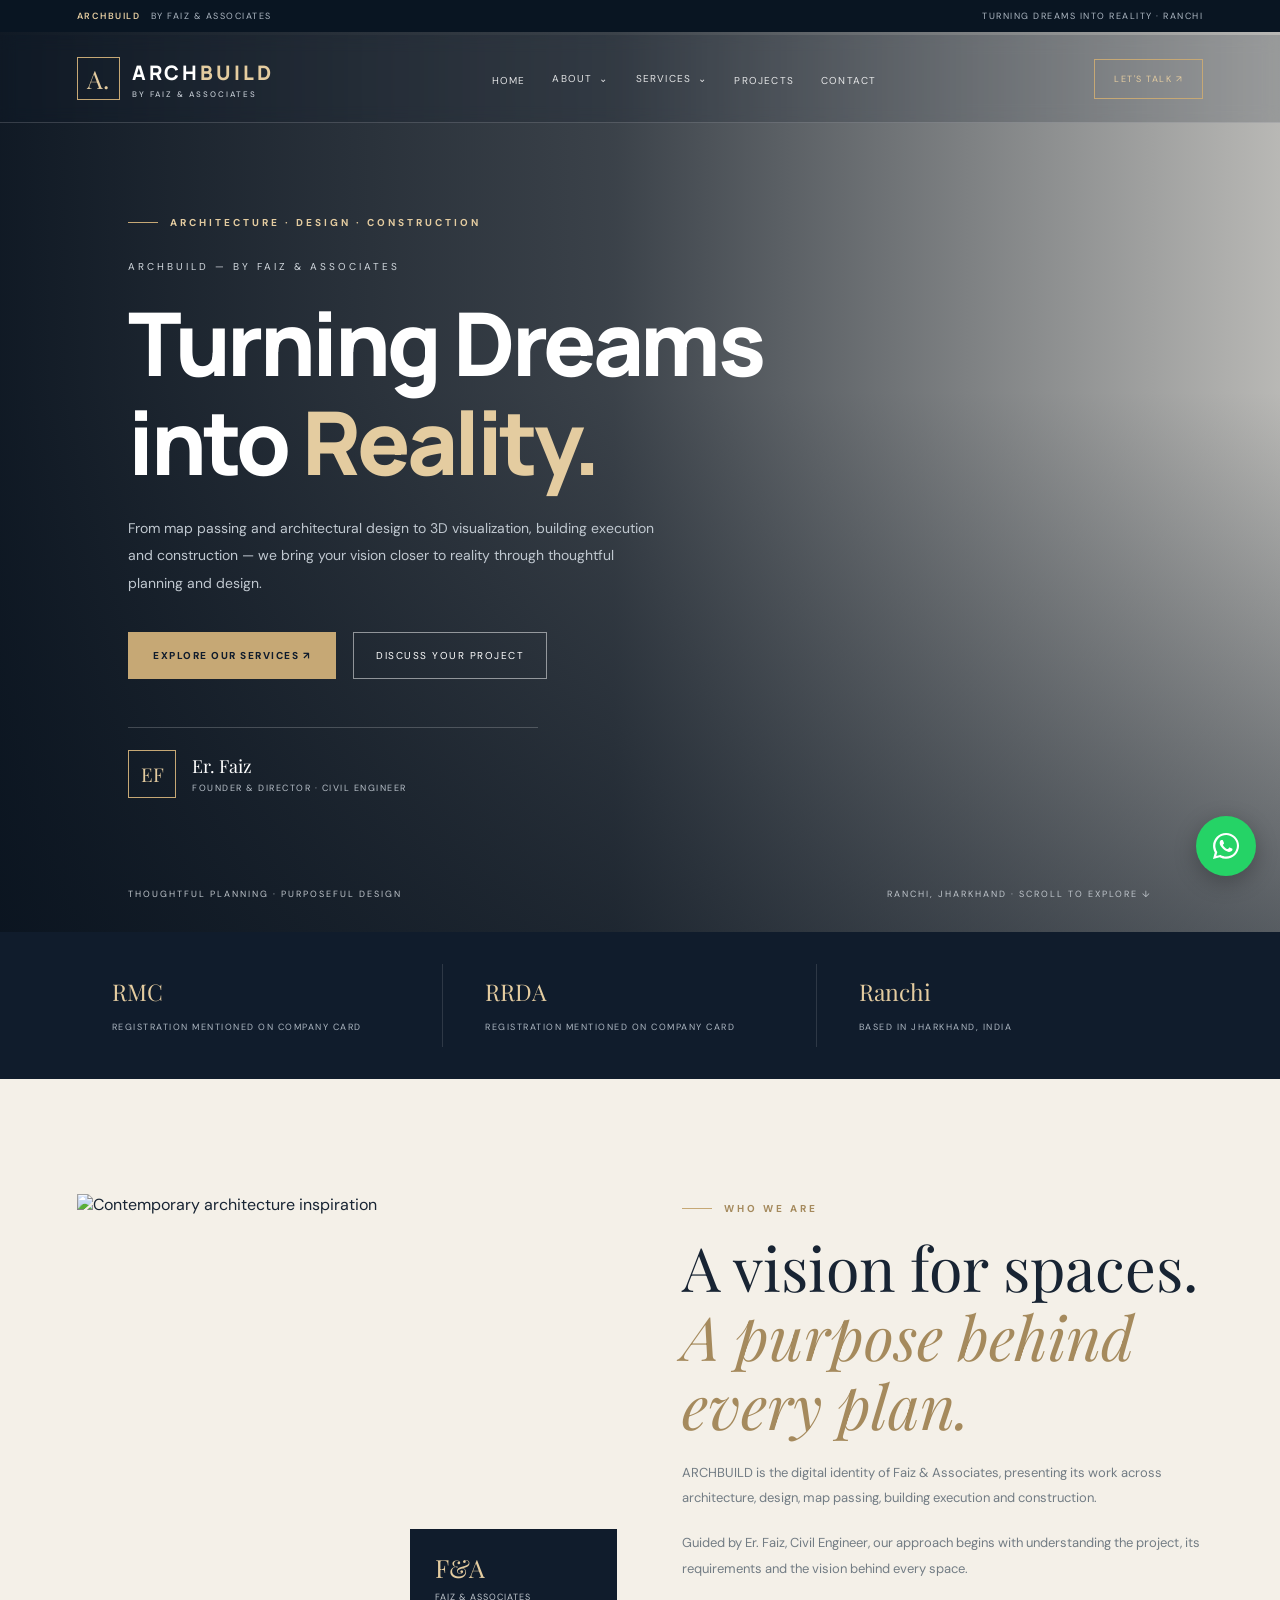
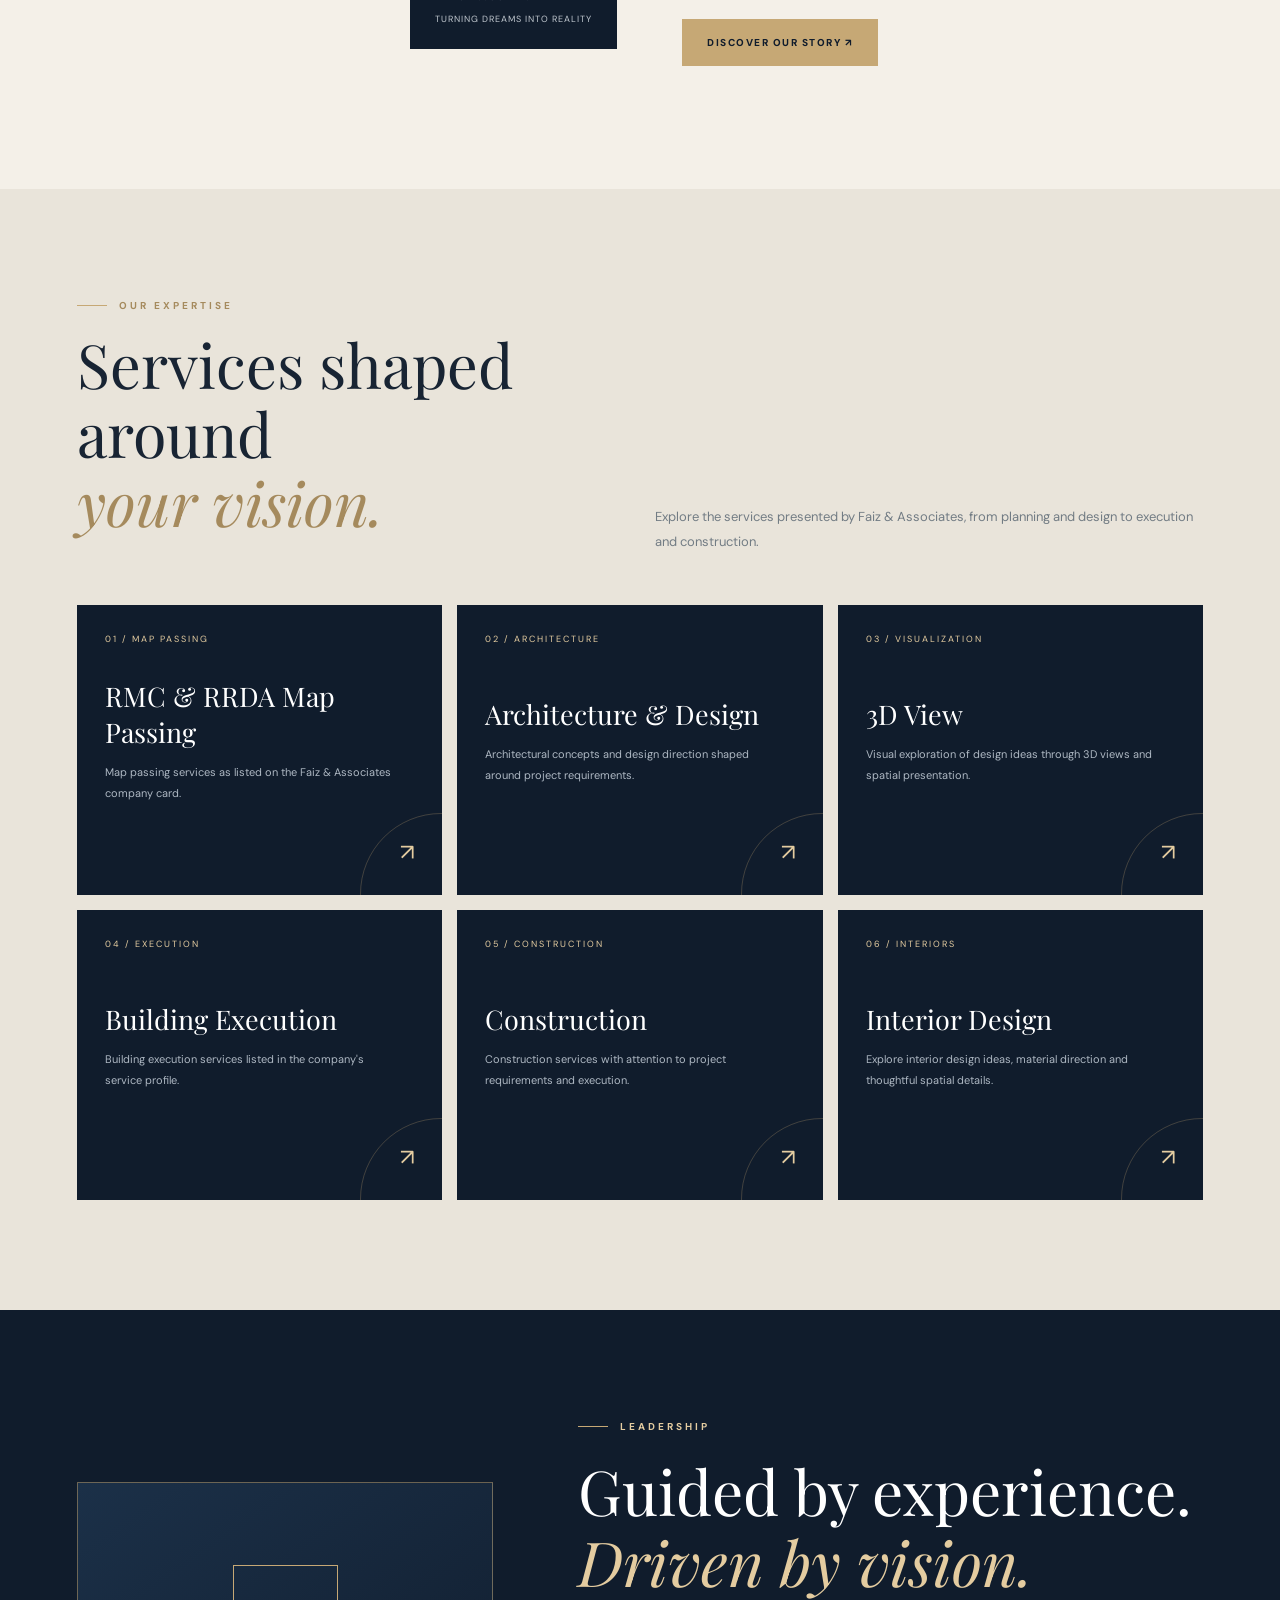
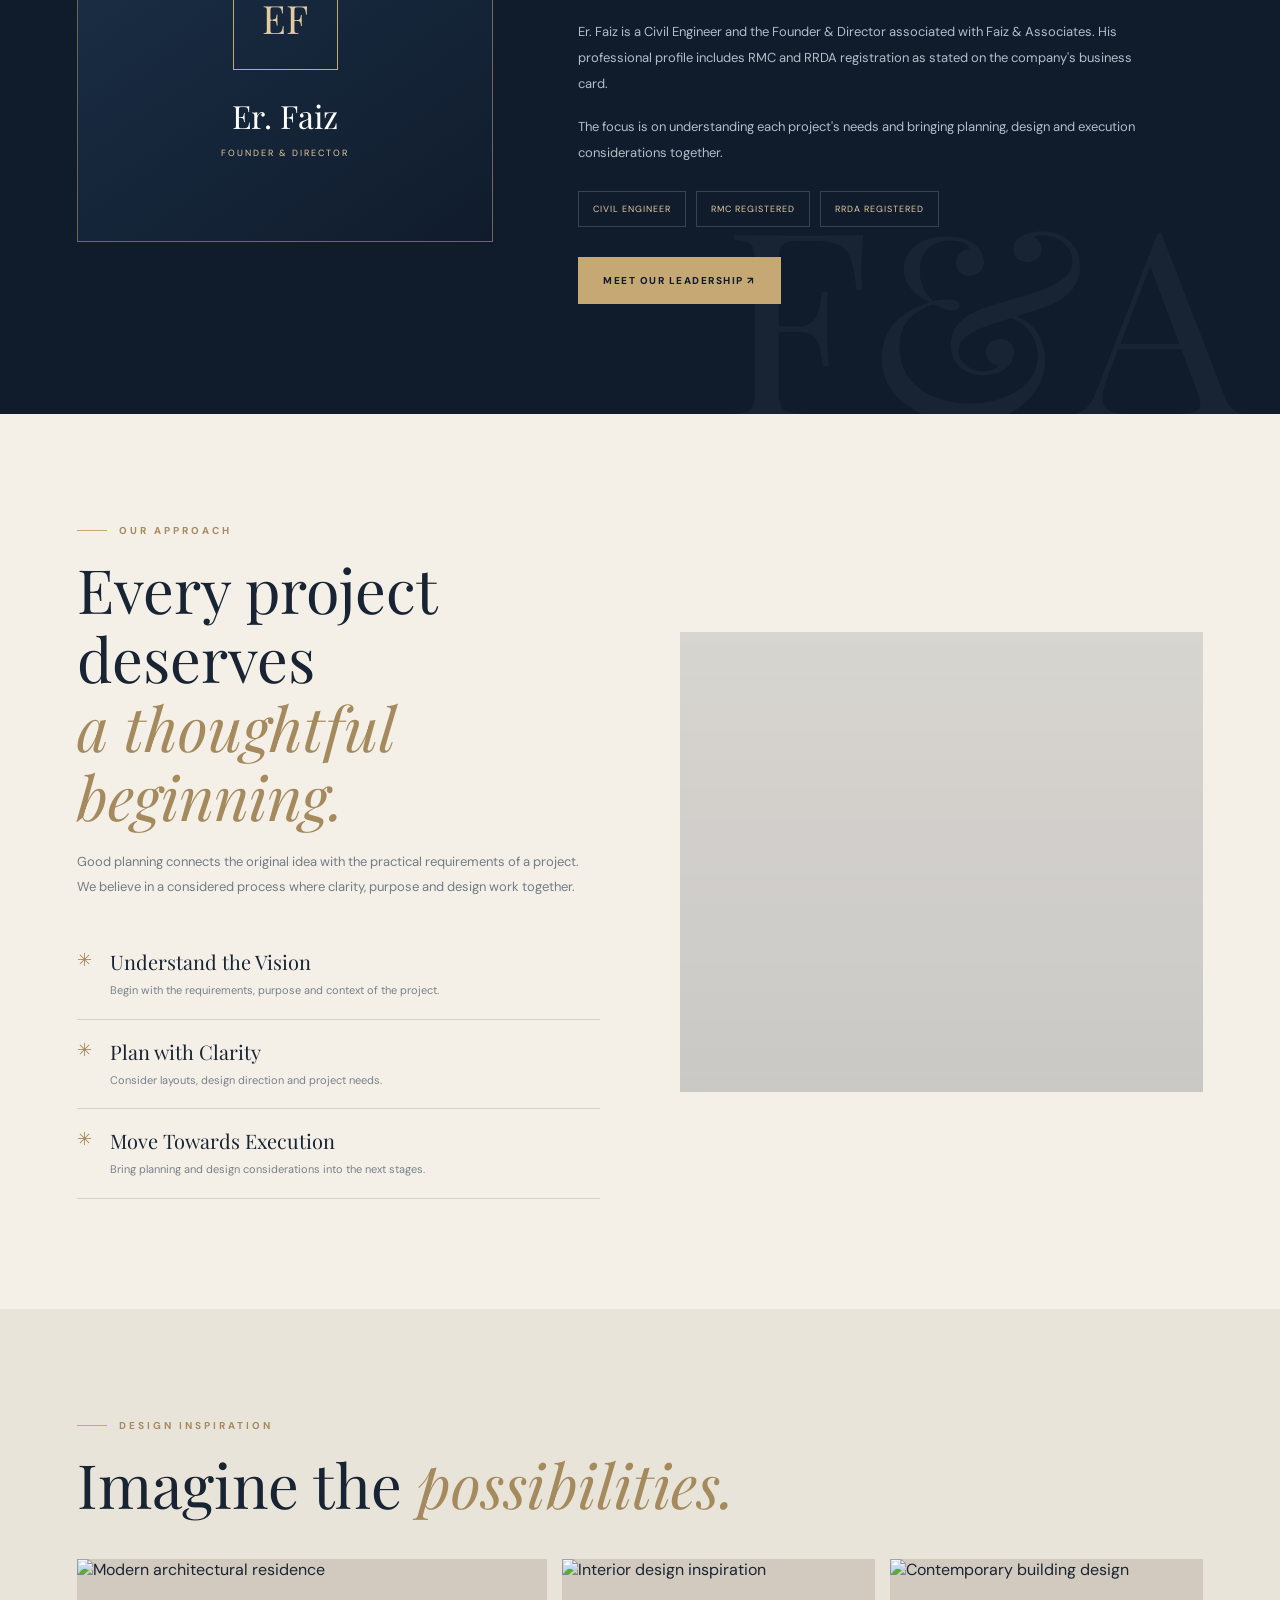
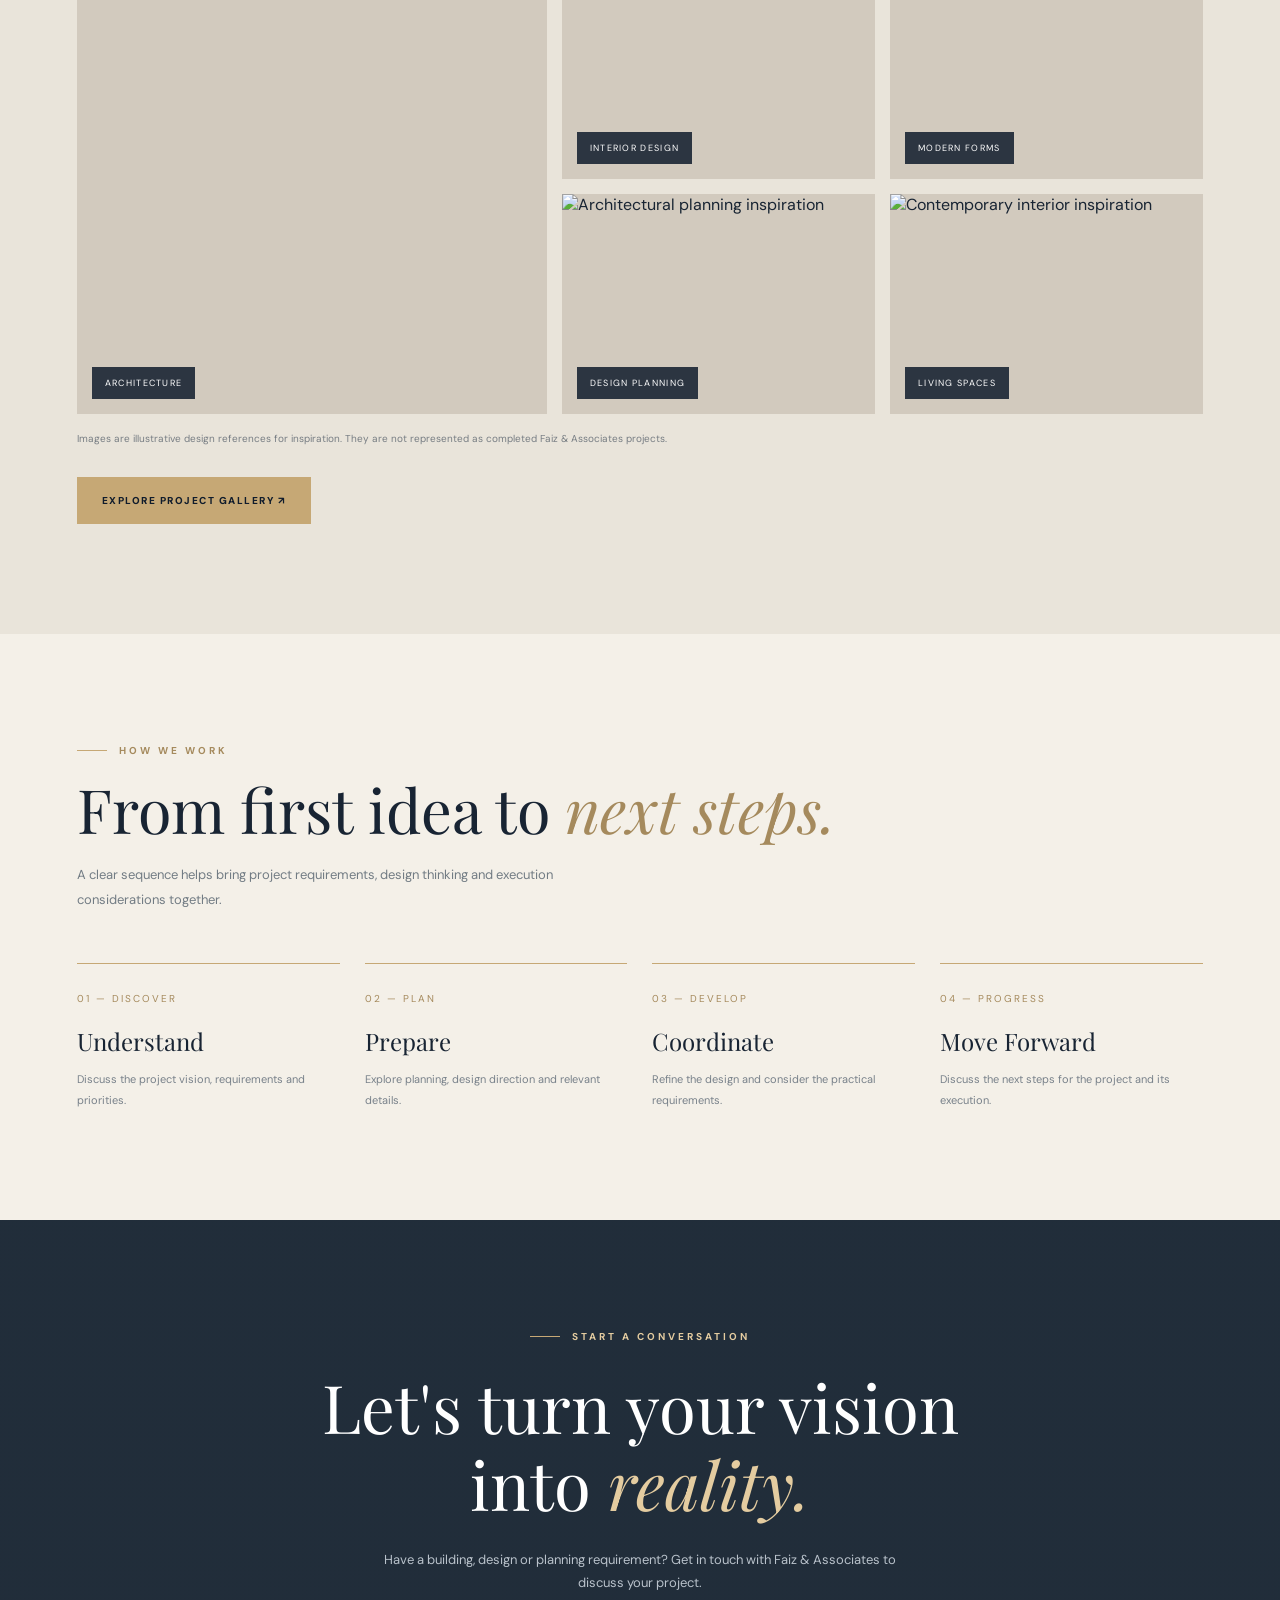
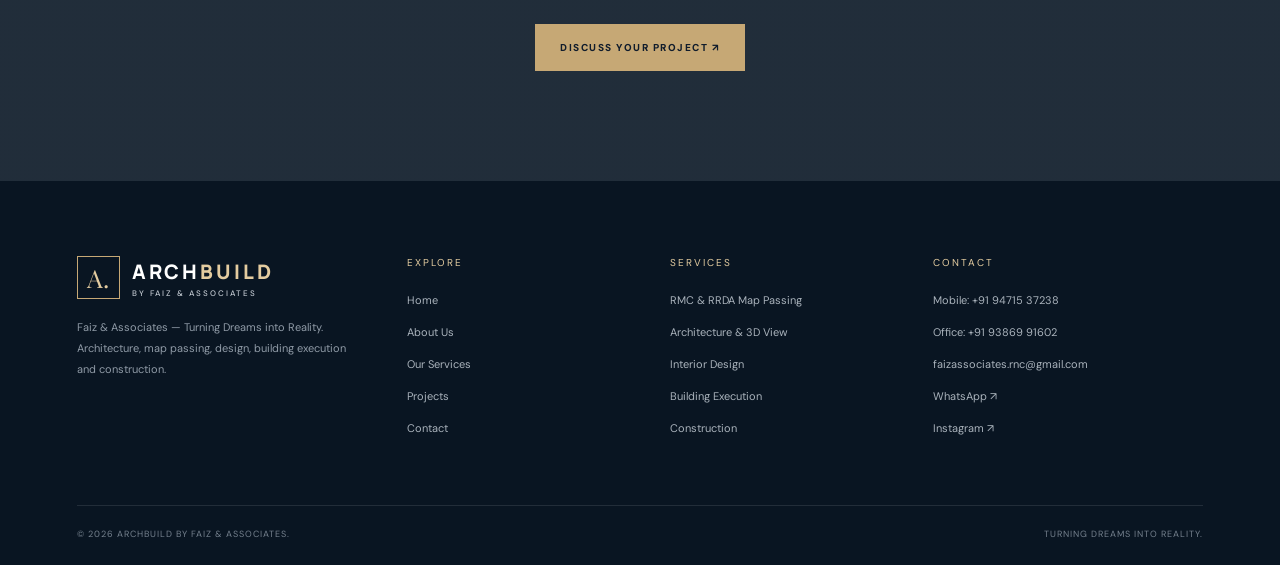
==== commit 34b0526f: "Update fmt.Println message from 'Hello' to 'Goodbye'" ====
--- a/index.html
+++ b/index.html
@@ -1,929 +1,1383 @@
 <!DOCTYPE html>
 <html lang="en">
 <head>
-  <meta charset="UTF-8">
-  <meta name="viewport" content="width=device-width, initial-scale=1.0">
-  <meta name="theme-color" content="#101C2C">
-  <meta name="description" content="ARCHBUILD — Architecture, interior design, construction and planning. Thoughtful spaces, timeless design.">
-  <title>ARCHBUILD | Architecture & Design</title>
-
-  <link rel="preconnect" href="https://fonts.googleapis.com">
-  <link rel="preconnect" href="https://fonts.gstatic.com" crossorigin>
-  <link href="https://fonts.googleapis.com/css2?family=DM+Sans:wght@400;500;600;700&family=Manrope:wght@400;500;600;700;800&family=Playfair+Display:wght@400;500;600;700&display=swap" rel="stylesheet">
-
-  <style>
-    :root {
-      --navy: #101C2C;
-      --navy2: #172638;
-      --navy3: #223347;
-      --gold: #C6A875;
-      --gold2: #E0C99E;
-      --ivory: #F2EEE5;
-      --stone: #E4DED2;
-      --white: #fff;
-      --muted: #AAB3BC;
-      --dark: #192431;
+<meta charset="UTF-8">
+<meta name="viewport" content="width=device-width, initial-scale=1.0">
+<meta name="theme-color" content="#101C2C">
+<meta name="description" content="ARCHBUILD by Faiz & Associates, Ranchi. Architecture, RMC and RRDA map passing, 3D design, building execution and construction.">
+<title>ARCHBUILD | By Faiz & Associates</title>
+
+<link rel="preconnect" href="https://fonts.googleapis.com">
+<link rel="preconnect" href="https://fonts.gstatic.com" crossorigin>
+<link href="https://fonts.googleapis.com/css2?family=DM+Sans:wght@400;500;600;700;800&family=Manrope:wght@400;500;600;700;800&family=Playfair+Display:wght@400;500;600;700&display=swap" rel="stylesheet">
+
+<style>
+:root{
+  --navy:#101C2C;
+  --navy2:#17283C;
+  --navy3:#22374D;
+  --gold:#C6A875;
+  --gold2:#E4CCA0;
+  --ivory:#F4F0E8;
+  --stone:#E6E0D5;
+  --white:#fff;
+  --muted:#AAB3BC;
+  --dark:#182433;
+}
+
+*{margin:0;padding:0;box-sizing:border-box}
+html{scroll-behavior:smooth}
+body{
+  background:var(--ivory);
+  color:var(--dark);
+  font-family:'DM Sans',sans-serif;
+  overflow-x:hidden;
+}
+a{text-decoration:none;color:inherit}
+button{font:inherit}
+img{max-width:100%;display:block}
+
+.container{width:min(1180px,88%);margin:auto}
+
+.eyebrow{
+  display:flex;
+  align-items:center;
+  gap:12px;
+  color:#A58A5D;
+  font-size:10px;
+  font-weight:700;
+  letter-spacing:3px;
+  text-transform:uppercase;
+}
+.eyebrow:before{
+  content:"";
+  width:30px;
+  height:1px;
+  background:var(--gold);
+}
+h1,h2,h3,h4{font-family:'Playfair Display',serif;font-weight:400}
+.section-title{
+  font-size:clamp(36px,5vw,61px);
+  line-height:1.13;
+  margin:18px 0;
+}
+.section-title em{color:#A58A5D}
+.section-copy{
+  font-size:13px;
+  line-height:1.95;
+  color:#727C84;
+  max-width:560px;
+}
+.btn-gold{
+  display:inline-flex;
+  align-items:center;
+  justify-content:center;
+  gap:18px;
+  padding:17px 25px;
+  background:var(--gold);
+  color:var(--navy);
+  font-size:10px;
+  font-weight:800;
+  letter-spacing:1.5px;
+  text-transform:uppercase;
+  transition:.3s;
+}
+.btn-gold:hover{
+  background:var(--gold2);
+  transform:translateY(-3px);
+}
+.btn-outline{
+  display:inline-flex;
+  padding:16px 22px;
+  border:1px solid rgba(255,255,255,.5);
+  color:white;
+  font-size:10px;
+  letter-spacing:1.5px;
+  text-transform:uppercase;
+  transition:.3s;
+}
+.btn-outline:hover{border-color:var(--gold);color:var(--gold2)}
+
+/* TOP BAR */
+
+.topbar{
+  background:#091522;
+  color:#aeb8c3;
+  padding:10px 6%;
+  display:flex;
+  justify-content:space-between;
+  align-items:center;
+  gap:15px;
+  font-size:9px;
+  letter-spacing:1.5px;
+  text-transform:uppercase;
+}
+.topbar strong{color:var(--gold2);font-weight:600}
+
+/* NAVIGATION */
+
+.navbar{
+  position:absolute;
+  z-index:1000;
+  top:35px;
+  left:0;
+  width:100%;
+  padding:22px 6%;
+  display:flex;
+  align-items:center;
+  justify-content:space-between;
+  color:white;
+  border-bottom:1px solid rgba(255,255,255,.16);
+  background:rgba(12,25,39,.18);
+  backdrop-filter:blur(8px);
+}
+.brand{
+  display:flex;
+  align-items:center;
+  gap:12px;
+}
+.brand-mark{
+  width:43px;
+  height:43px;
+  border:1px solid var(--gold);
+  display:grid;
+  place-items:center;
+  color:var(--gold2);
+  font-family:'Playfair Display',serif;
+  font-size:25px;
+}
+.brand-name{
+  font-family:'Manrope',sans-serif;
+  font-size:20px;
+  font-weight:800;
+  letter-spacing:3px;
+}
+.brand-name span{color:var(--gold2)}
+.brand-name small{
+  display:block;
+  font-family:'DM Sans',sans-serif;
+  color:#c1c8d0;
+  font-size:8px;
+  font-weight:500;
+  letter-spacing:2px;
+  margin-top:3px;
+}
+.nav-links{
+  display:flex;
+  align-items:center;
+  gap:27px;
+  list-style:none;
+}
+.nav-links>li>a,
+.mega-trigger{
+  color:rgba(255,255,255,.86);
+  font-size:10px;
+  letter-spacing:1.2px;
+  text-transform:uppercase;
+  background:none;
+  border:0;
+  cursor:pointer;
+  transition:.3s;
+}
+.nav-links>li>a:hover,
+.mega-trigger:hover{color:var(--gold2)}
+.nav-item{position:relative}
+.mega-trigger{display:flex;align-items:center;gap:7px}
+.mega-menu{
+  position:absolute;
+  top:35px;
+  left:-18px;
+  width:250px;
+  padding:12px;
+  background:var(--navy2);
+  border:1px solid rgba(198,168,117,.3);
+  box-shadow:0 20px 45px #0005;
+  opacity:0;
+  visibility:hidden;
+  transform:translateY(10px);
+  transition:.25s;
+}
+.nav-item:hover .mega-menu,
+.nav-item.open .mega-menu{
+  opacity:1;
+  visibility:visible;
+  transform:translateY(0);
+}
+.mega-menu a{
+  display:block;
+  padding:13px 12px;
+  color:#d7dce0;
+  font-size:11px;
+  border-bottom:1px solid #ffffff12;
+}
+.mega-menu a:last-child{border:0}
+.mega-menu a:hover{color:var(--gold2);background:#ffffff08}
+.nav-cta{
+  padding:13px 19px;
+  border:1px solid var(--gold);
+  color:var(--gold2);
+  font-size:9px;
+  letter-spacing:1.5px;
+  text-transform:uppercase;
+  transition:.3s;
+}
+.nav-cta:hover{background:var(--gold);color:var(--navy)}
+.menu-toggle{
+  display:none;
+  color:white;
+  background:none;
+  border:0;
+  font-size:27px;
+  cursor:pointer;
+}
+
+/* HERO */
+
+.hero{
+  min-height:820px;
+  height:100vh;
+  max-height:1050px;
+  position:relative;
+  display:flex;
+  align-items:center;
+  padding:150px 10% 100px;
+  color:white;
+  background:
+    linear-gradient(90deg,rgba(7,17,29,.96),rgba(7,17,29,.78) 48%,rgba(7,17,29,.25)),
+    linear-gradient(0deg,rgba(7,17,29,.55),transparent 60%),
+    url('https://images.unsplash.com/photo-1600607687939-ce8a6c25118c?auto=format&fit=crop&w=2200&q=90') center/cover;
+}
+.hero-content{max-width:780px;position:relative;z-index:2}
+.hero .eyebrow{color:var(--gold2);margin-bottom:25px}
+
+.hero-brand{
+  display:inline-block;
+  margin-bottom:20px;
+  color:#d3d9df;
+  font-size:10px;
+  letter-spacing:3px;
+  text-transform:uppercase;
+}
+
+/* UPDATED PROFESSIONAL HERO TYPOGRAPHY */
+
+.hero h1{
+  font-family:'Manrope',sans-serif;
+  font-size:clamp(48px,7.5vw,88px);
+  font-weight:800;
+  line-height:1.12;
+  letter-spacing:-3.5px;
+  margin-bottom:25px;
+}
+.hero h1 em{
+  font-family:'Manrope',sans-serif;
+  font-style:normal;
+  font-weight:800;
+  color:var(--gold2);
+  letter-spacing:-3.5px;
+}
+
+.hero-description{
+  color:#c0c8d0;
+  font-size:14px;
+  line-height:1.95;
+  max-width:530px;
+}
+.hero-actions{
+  display:flex;
+  flex-wrap:wrap;
+  align-items:center;
+  gap:17px;
+  margin-top:35px;
+}
+.hero-founder{
+  display:flex;
+  align-items:center;
+  gap:16px;
+  margin-top:48px;
+  padding-top:22px;
+  border-top:1px solid rgba(255,255,255,.2);
+  max-width:410px;
+}
+.founder-initials{
+  width:48px;
+  height:48px;
+  display:grid;
+  place-items:center;
+  border:1px solid var(--gold);
+  color:var(--gold2);
+  font-family:'Playfair Display',serif;
+  font-size:19px;
+}
+.hero-founder strong{
+  display:block;
+  font-family:'Playfair Display',serif;
+  font-size:18px;
+  font-weight:400;
+}
+.hero-founder span{
+  display:block;
+  margin-top:4px;
+  color:#b9c1ca;
+  font-size:9px;
+  letter-spacing:1.5px;
+  text-transform:uppercase;
+}
+.hero-bottom{
+  position:absolute;
+  bottom:32px;
+  left:10%;
+  right:10%;
+  display:flex;
+  justify-content:space-between;
+  color:#c0c6cc;
+  font-size:9px;
+  letter-spacing:2px;
+  text-transform:uppercase;
+}
+
+/* TRUST STRIP */
+
+.trust-strip{
+  background:var(--navy);
+  color:white;
+  padding:32px 7%;
+  display:grid;
+  grid-template-columns:repeat(3,1fr);
+  gap:20px;
+}
+.trust-item{
+  padding:12px 22px;
+  border-right:1px solid #ffffff20;
+}
+.trust-item:last-child{border:0}
+.trust-item strong{
+  display:block;
+  color:var(--gold2);
+  font-family:'Playfair Display',serif;
+  font-size:23px;
+  font-weight:400;
+  margin-bottom:7px;
+}
+.trust-item span{
+  color:#aeb8c3;
+  font-size:9px;
+  letter-spacing:1.5px;
+  text-transform:uppercase;
+}
+
+/* INTRO */
+
+.intro{
+  padding:115px 0;
+  display:grid;
+  grid-template-columns:1fr 1fr;
+  align-items:center;
+  gap:85px;
+}
+.intro-visual{position:relative}
+.intro-visual img{
+  width:100%;
+  height:480px;
+  object-fit:cover;
+}
+.intro-stamp{
+  position:absolute;
+  right:-20px;
+  bottom:25px;
+  background:var(--navy);
+  color:white;
+  padding:22px 25px;
+  max-width:235px;
+}
+.intro-stamp strong{
+  display:block;
+  font-family:'Playfair Display',serif;
+  font-size:25px;
+  color:var(--gold2);
+  font-weight:400;
+}
+.intro-stamp span{
+  font-size:9px;
+  color:#c0c7ce;
+  line-height:1.7;
+  letter-spacing:1px;
+  text-transform:uppercase;
+}
+.intro-content .section-copy{margin:20px 0}
+.intro-content .btn-gold{margin-top:18px}
+
+/* SERVICES */
+
+.services-section{
+  background:#e9e4da;
+  padding:110px 0;
+}
+.section-heading-row{
+  display:flex;
+  justify-content:space-between;
+  align-items:end;
+  gap:30px;
+  margin-bottom:50px;
+}
+.services-grid{
+  display:grid;
+  grid-template-columns:repeat(3,1fr);
+  gap:15px;
+}
+.service-card{
+  min-height:290px;
+  padding:28px;
+  display:flex;
+  flex-direction:column;
+  justify-content:space-between;
+  background:var(--navy);
+  color:white;
+  position:relative;
+  overflow:hidden;
+  transition:.35s;
+}
+.service-card:after{
+  content:"";
+  position:absolute;
+  width:160px;
+  height:160px;
+  right:-80px;
+  bottom:-80px;
+  border:1px solid #c6a87545;
+  border-radius:50%;
+  transition:.4s;
+}
+.service-card:hover{
+  transform:translateY(-7px);
+  background:var(--navy3);
+}
+.service-card:hover:after{transform:scale(1.5)}
+.service-number{
+  color:var(--gold2);
+  font-size:9px;
+  letter-spacing:2px;
+}
+.service-card h3{font-size:27px;margin-bottom:12px}
+.service-card p{
+  max-width:290px;
+  color:#aeb8c3;
+  font-size:11px;
+  line-height:1.9;
+}
+.service-arrow{
+  align-self:flex-end;
+  color:var(--gold2);
+  font-size:23px;
+  position:relative;
+  z-index:1;
+}
+
+/* FOUNDER */
+
+.founder-section{
+  background:var(--navy);
+  color:white;
+  padding:110px 0;
+  position:relative;
+  overflow:hidden;
+}
+.founder-section:after{
+  content:"F&A";
+  position:absolute;
+  right:3%;
+  bottom:-70px;
+  font-family:'Playfair Display',serif;
+  font-size:260px;
+  color:#ffffff08;
+  pointer-events:none;
+}
+.founder-grid{
+  display:grid;
+  grid-template-columns:.8fr 1.2fr;
+  align-items:center;
+  gap:85px;
+  position:relative;
+  z-index:1;
+}
+.founder-card{
+  min-height:360px;
+  border:1px solid rgba(198,168,117,.5);
+  background:linear-gradient(145deg,#1b3048,#101c2c);
+  display:flex;
+  flex-direction:column;
+  justify-content:center;
+  align-items:center;
+  text-align:center;
+  padding:35px;
+}
+.founder-monogram{
+  width:105px;
+  height:105px;
+  border:1px solid var(--gold);
+  display:grid;
+  place-items:center;
+  font-family:'Playfair Display',serif;
+  color:var(--gold2);
+  font-size:39px;
+  margin-bottom:24px;
+}
+.founder-card h3{font-size:32px}
+.founder-card p{
+  margin-top:10px;
+  color:var(--gold2);
+  font-size:9px;
+  letter-spacing:2px;
+  text-transform:uppercase;
+}
+.founder-content .eyebrow{color:var(--gold2)}
+.founder-content h2{
+  font-size:clamp(39px,5vw,62px);
+  line-height:1.15;
+  margin:22px 0;
+}
+.founder-content h2 em{color:var(--gold2)}
+.founder-content p{
+  color:#b3bdc8;
+  font-size:13px;
+  line-height:2;
+  margin-bottom:17px;
+  max-width:580px;
+}
+.credentials{
+  display:flex;
+  flex-wrap:wrap;
+  gap:10px;
+  margin-top:25px;
+}
+.credential{
+  border:1px solid #ffffff2b;
+  padding:11px 14px;
+  color:var(--gold2);
+  font-size:9px;
+  letter-spacing:1px;
+  text-transform:uppercase;
+}
+
+/* COMPANY PROMISE */
+
+.promise{padding:110px 0}
+.promise-grid{
+  display:grid;
+  grid-template-columns:1fr 1fr;
+  gap:80px;
+  align-items:center;
+}
+.promise-image{
+  min-height:460px;
+  background:
+    linear-gradient(#101c2c20,#101c2c30),
+    url('https://images.unsplash.com/photo-1503387762-592deb58ef4e?auto=format&fit=crop&w=1200&q=85') center/cover;
+}
+.promise-list{margin-top:30px}
+.promise-item{
+  display:flex;
+  gap:18px;
+  padding:18px 0;
+  border-bottom:1px solid #d9d2c5;
+}
+.promise-item span{color:#a58a5d;font-size:18px}
+.promise-item h4{font-size:20px;margin-bottom:6px}
+.promise-item p{color:#78818a;font-size:11px;line-height:1.8}
+
+/* VISUAL INSPIRATION */
+
+.inspiration{
+  padding:110px 0;
+  background:#e9e4da;
+}
+.inspiration-grid{
+  display:grid;
+  grid-template-columns:1.2fr .8fr .8fr;
+  grid-template-rows:220px 220px;
+  gap:15px;
+  margin-top:40px;
+}
+.inspiration-image{
+  position:relative;
+  overflow:hidden;
+  background:#d2cabe;
+}
+.inspiration-image:first-child{grid-row:span 2}
+.inspiration-image img{
+  width:100%;
+  height:100%;
+  object-fit:cover;
+  transition:.7s;
+}
+.inspiration-image:hover img{transform:scale(1.06)}
+.inspiration-label{
+  position:absolute;
+  bottom:15px;
+  left:15px;
+  background:rgba(16,28,44,.85);
+  color:white;
+  padding:10px 13px;
+  font-size:9px;
+  letter-spacing:1.3px;
+  text-transform:uppercase;
+}
+.inspiration-note{
+  margin-top:16px;
+  font-size:10px;
+  color:#777d83;
+  line-height:1.7;
+}
+
+/* PROCESS */
+
+.process-section{padding:110px 0}
+.process-grid{
+  display:grid;
+  grid-template-columns:repeat(4,1fr);
+  gap:25px;
+  margin-top:50px;
+}
+.process-item{
+  border-top:1px solid #c6a875;
+  padding-top:22px;
+}
+.process-item span{
+  color:#a58a5d;
+  font-size:10px;
+  letter-spacing:2px;
+}
+.process-item h3{font-size:24px;margin:18px 0 12px}
+.process-item p{color:#78818a;font-size:11px;line-height:1.9}
+
+/* CTA */
+
+.cta{
+  background:
+    linear-gradient(rgba(10,24,39,.9),rgba(10,24,39,.9)),
+    url('https://images.unsplash.com/photo-1600607687920-4e2a09cf159d?auto=format&fit=crop&w=1800&q=85') center/cover;
+  text-align:center;
+  color:white;
+  padding:110px 7%;
+}
+.cta .eyebrow{justify-content:center;color:var(--gold2)}
+.cta h2{
+  font-size:clamp(39px,6vw,67px);
+  max-width:850px;
+  margin:25px auto;
+  line-height:1.15;
+}
+.cta h2 em{color:var(--gold2)}
+.cta p{
+  color:#b9c2cb;
+  font-size:13px;
+  line-height:1.8;
+  margin:0 auto 30px;
+  max-width:550px;
+}
+
+/* FOOTER */
+
+footer{
+  background:#091522;
+  color:white;
+  padding:75px 6% 25px;
+}
+.footer-grid{
+  display:grid;
+  grid-template-columns:1.3fr 1fr 1fr 1.2fr;
+  gap:38px;
+  padding-bottom:55px;
+}
+.footer-brand p{
+  color:#909ba7;
+  font-size:11px;
+  line-height:1.9;
+  margin-top:18px;
+  max-width:270px;
+}
+.footer-col h4{
+  font-family:'DM Sans',sans-serif;
+  color:var(--gold2);
+  font-size:10px;
+  letter-spacing:2px;
+  text-transform:uppercase;
+  margin-bottom:22px;
+}
+.footer-col a,
+.footer-col p{
+  display:block;
+  color:#aab3bc;
+  font-size:11px;
+  line-height:1.8;
+  margin-bottom:12px;
+  transition:.3s;
+}
+.footer-col a:hover{color:var(--gold2)}
+.footer-bottom{
+  border-top:1px solid #ffffff1a;
+  padding-top:22px;
+  display:flex;
+  justify-content:space-between;
+  gap:20px;
+  color:#75818e;
+  font-size:9px;
+  letter-spacing:1px;
+}
+
+/* WHATSAPP */
+
+.whatsapp{
+  position:fixed;
+  right:24px;
+  bottom:24px;
+  z-index:99999;
+  width:60px;
+  height:60px;
+  display:flex;
+  justify-content:center;
+  align-items:center;
+  border-radius:50%;
+  background:#25D366;
+  box-shadow:0 6px 22px #0004;
+  transition:.25s;
+}
+.whatsapp:hover{transform:scale(1.08)}
+.whatsapp svg{width:32px;height:32px;display:block}
+
+/* REVEAL */
+
+.reveal{
+  opacity:0;
+  transform:translateY(25px);
+  transition:opacity .8s ease,transform .8s ease;
+}
+.reveal.visible{opacity:1;transform:translateY(0)}
+
+/* RESPONSIVE */
+
+@media(max-width:1050px){
+  .nav-links{gap:15px}
+  .nav-links>li>a,.mega-trigger{font-size:9px}
+  .nav-cta{display:none}
+  .services-grid{grid-template-columns:repeat(2,1fr)}
+  .footer-grid{grid-template-columns:1fr 1fr}
+}
+
+@media(max-width:800px){
+  .topbar{font-size:8px;padding:9px 5%}
+  .navbar{padding:18px 6%}
+  .menu-toggle{display:block}
+  .nav-links{
+    display:none;
+    position:absolute;
+    top:100%;
+    left:0;
+    width:100%;
+    padding:15px 6% 25px;
+    background:var(--navy);
+    flex-direction:column;
+    align-items:stretch;
+    gap:0;
+  }
+  .nav-links.active{display:flex}
+  .nav-links li{padding:14px 0;border-bottom:1px solid #ffffff12}
+  .nav-links>li>a,.mega-trigger{font-size:11px}
+  .mega-menu{
+    position:static;
+    display:none;
+    opacity:1;
+    visibility:visible;
+    transform:none;
+    width:100%;
+    margin-top:12px;
+    box-shadow:none;
+  }
+  .nav-item.open .mega-menu{display:block}
+  .hero{min-height:760px;padding:160px 7% 100px}
+  .hero-bottom{left:7%;right:7%}
+  .intro,.founder-grid,.promise-grid{grid-template-columns:1fr;gap:45px}
+  .intro-visual img{height:400px}
+  .section-heading-row{display:block}
+  .section-heading-row .section-copy{margin-top:18px}
+  .trust-strip{padding:25px 5%}
+  .process-grid{grid-template-columns:repeat(2,1fr)}
+  .inspiration-grid{grid-template-rows:250px 200px}
+}
+
+@media(max-width:520px){
+  .topbar{justify-content:center;text-align:center}
+  .topbar span:last-child{display:none}
+  .brand-name{font-size:17px;letter-spacing:2px}
+  .brand-mark{width:37px;height:37px}
+  .hero{min-height:730px;padding:155px 6% 100px}
+  .hero h1{
+    font-size:clamp(43px,11vw,54px);
+    letter-spacing:-2.5px;
+  }
+  .hero h1 em{letter-spacing:-2.5px}
+  .hero-description{font-size:12px}
+  .hero-founder{margin-top:35px}
+  .hero-bottom{font-size:7px}
+  .hero-bottom span:last-child{display:none}
+  .trust-strip{grid-template-columns:1fr;gap:0}
+  .trust-item{border-right:0;border-bottom:1px solid #ffffff20;padding:18px 10px}
+  .trust-item:last-child{border:0}
+  .intro,.promise,.process-section{padding:80px 0}
+  .intro-visual img{height:320px}
+  .intro-stamp{right:-8px}
+  .services-section,.founder-section,.inspiration{padding:80px 0}
+  .services-grid{grid-template-columns:1fr}
+  .service-card{min-height:250px}
+  .founder-card{min-height:300px}
+  .founder-content h2{font-size:43px}
+  .promise-image{min-height:330px}
+  .inspiration-grid{
+    grid-template-columns:1fr;
+    grid-template-rows:300px 220px 220px 220px 220px;
+  }
+  .inspiration-image:first-child{grid-row:auto}
+  .process-grid{grid-template-columns:1fr 1fr;gap:30px 18px}
+  .footer-grid{grid-template-columns:1fr;gap:32px}
+  .footer-bottom{flex-direction:column}
+  .cta{padding:80px 6%}
+}
+
+@media(prefers-reduced-motion:reduce){
+  html{scroll-behavior:auto}
+  *,*:before,*:after{transition:none!important}
+}
+</style>
+</head>
+
+<body>
+
+<div class="topbar">
+  <span><strong>ARCHBUILD</strong> &nbsp; By Faiz & Associates</span>
+  <span>Turning Dreams into Reality · Ranchi</span>
+</div>
+
+<nav class="navbar">
+  <a href="index.html" class="brand">
+    <span class="brand-mark">A.</span>
+    <span class="brand-name">
+      ARCH<span>BUILD</span>
+      <small>BY FAIZ & ASSOCIATES</small>
+    </span>
+  </a>
+
+  <button class="menu-toggle" id="menuToggle" aria-label="Open menu" aria-expanded="false">☰</button>
+
+  <ul class="nav-links" id="navLinks">
+    <li><a href="index.html">Home</a></li>
+
+    <li class="nav-item">
+      <button class="mega-trigger" aria-expanded="false">About <span>⌄</span></button>
+      <div class="mega-menu">
+        <a href="about.html">About ARCHBUILD</a>
+        <a href="about.html#story">Our Story</a>
+        <a href="about.html#values">Our Values</a>
+      </div>
+    </li>
+
+    <li class="nav-item">
+      <button class="mega-trigger" aria-expanded="false">Services <span>⌄</span></button>
+      <div class="mega-menu">
+        <a href="services.html">All Services</a>
+        <a href="architecture.html">Architecture & Design</a>
+        <a href="interior.html">Interior Design</a>
+        <a href="planning.html">Map Passing & Planning</a>
+        <a href="construction.html">Building Execution & Construction</a>
+      </div>
+    </li>
+
+    <li><a href="projects.html">Projects</a></li>
+    <li><a href="contact.html">Contact</a></li>
+  </ul>
+
+  <a href="contact.html" class="nav-cta">Let's Talk ↗</a>
+</nav>
+
+<main>
+
+<section class="hero">
+  <div class="hero-content reveal">
+
+    <div class="eyebrow">Architecture · Design · Construction</div>
+
+    <div class="hero-brand">ARCHBUILD — BY FAIZ & ASSOCIATES</div>
+
+    <h1>
+      Turning Dreams<br>
+      into <em>Reality.</em>
+    </h1>
+
+    <p class="hero-description">
+      From map passing and architectural design to 3D visualization,
+      building execution and construction — we bring your vision
+      closer to reality through thoughtful planning and design.
+    </p>
+
+    <div class="hero-actions">
+      <a href="services.html" class="btn-gold">Explore Our Services ↗</a>
+      <a href="contact.html" class="btn-outline">Discuss Your Project</a>
+    </div>
+
+    <div class="hero-founder">
+      <div class="founder-initials">EF</div>
+      <div>
+        <strong>Er. Faiz</strong>
+        <span>Founder & Director · Civil Engineer</span>
+      </div>
+    </div>
+
+  </div>
+
+  <div class="hero-bottom">
+    <span>Thoughtful Planning · Purposeful Design</span>
+    <span>Ranchi, Jharkhand · Scroll to Explore ↓</span>
+  </div>
+</section>
+
+<section class="trust-strip">
+  <div class="trust-item">
+    <strong>RMC</strong>
+    <span>Registration mentioned on company card</span>
+  </div>
+  <div class="trust-item">
+    <strong>RRDA</strong>
+    <span>Registration mentioned on company card</span>
+  </div>
+  <div class="trust-item">
+    <strong>Ranchi</strong>
+    <span>Based in Jharkhand, India</span>
+  </div>
+</section>
+
+<section class="container intro">
+  <div class="intro-visual reveal">
+    <img
+      src="https://images.unsplash.com/photo-1600607687939-ce8a6c25118c?auto=format&fit=crop&w=1200&q=85"
+      alt="Contemporary architecture inspiration"
+      loading="lazy">
+
+    <div class="intro-stamp">
+      <strong>F&A</strong>
+      <span>Faiz & Associates<br>Turning Dreams into Reality</span>
+    </div>
+  </div>
+
+  <div class="intro-content reveal">
+    <div class="eyebrow">Who We Are</div>
+
+    <h2 class="section-title">
+      A vision for spaces.<br>
+      <em>A purpose behind every plan.</em>
+    </h2>
+
+    <p class="section-copy">
+      ARCHBUILD is the digital identity of Faiz & Associates,
+      presenting its work across architecture, design, map
+      passing, building execution and construction.
+    </p>
+
+    <p class="section-copy" style="margin-top:14px">
+      Guided by Er. Faiz, Civil Engineer, our approach begins
+      with understanding the project, its requirements and
+      the vision behind every space.
+    </p>
+
+    <a href="about.html" class="btn-gold">Discover Our Story ↗</a>
+  </div>
+</section>
+
+<section class="services-section">
+  <div class="container">
+
+    <div class="section-heading-row reveal">
+      <div>
+        <div class="eyebrow">Our Expertise</div>
+        <h2 class="section-title">Services shaped around<br><em>your vision.</em></h2>
+      </div>
+      <p class="section-copy">
+        Explore the services presented by Faiz & Associates,
+        from planning and design to execution and construction.
+      </p>
+    </div>
+
+    <div class="services-grid">
+
+      <a href="planning.html" class="service-card reveal">
+        <span class="service-number">01 / MAP PASSING</span>
+        <div>
+          <h3>RMC & RRDA Map Passing</h3>
+          <p>Map passing services as listed on the Faiz & Associates company card.</p>
+        </div>
+        <span class="service-arrow">↗</span>
+      </a>
+
+      <a href="architecture.html" class="service-card reveal">
+        <span class="service-number">02 / ARCHITECTURE</span>
+        <div>
+          <h3>Architecture & Design</h3>
+          <p>Architectural concepts and design direction shaped around project requirements.</p>
+        </div>
+        <span class="service-arrow">↗</span>
+      </a>
+
+      <a href="architecture.html" class="service-card reveal">
+        <span class="service-number">03 / VISUALIZATION</span>
+        <div>
+          <h3>3D View</h3>
+          <p>Visual exploration of design ideas through 3D views and spatial presentation.</p>
+        </div>
+        <span class="service-arrow">↗</span>
+      </a>
+
+      <a href="construction.html" class="service-card reveal">
+        <span class="service-number">04 / EXECUTION</span>
+        <div>
+          <h3>Building Execution</h3>
+          <p>Building execution services listed in the company's service profile.</p>
+        </div>
+        <span class="service-arrow">↗</span>
+      </a>
+
+      <a href="construction.html" class="service-card reveal">
+        <span class="service-number">05 / CONSTRUCTION</span>
+        <div>
+          <h3>Construction</h3>
+          <p>Construction services with attention to project requirements and execution.</p>
+        </div>
+        <span class="service-arrow">↗</span>
+      </a>
+
+      <a href="interior.html" class="service-card reveal">
+        <span class="service-number">06 / INTERIORS</span>
+        <div>
+          <h3>Interior Design</h3>
+          <p>Explore interior design ideas, material direction and thoughtful spatial details.</p>
+        </div>
+        <span class="service-arrow">↗</span>
+      </a>
+
+    </div>
+  </div>
+</section>
+
+<section class="founder-section">
+  <div class="container founder-grid">
+
+    <div class="founder-card reveal">
+      <div class="founder-monogram">EF</div>
+      <h3>Er. Faiz</h3>
+      <p>Founder & Director</p>
+    </div>
+
+    <div class="founder-content reveal">
+      <div class="eyebrow">Leadership</div>
+
+      <h2>
+        Guided by experience.<br>
+        <em>Driven by vision.</em>
+      </h2>
+
+      <p>
+        Er. Faiz is a Civil Engineer and the Founder & Director
+        associated with Faiz & Associates. His professional
+        profile includes RMC and RRDA registration as stated
+        on the company's business card.
+      </p>
+
+      <p>
+        The focus is on understanding each project's needs
+        and bringing planning, design and execution considerations
+        together.
+      </p>
+
+      <div class="credentials">
+        <span class="credential">Civil Engineer</span>
+        <span class="credential">RMC Registered</span>
+        <span class="credential">RRDA Registered</span>
+      </div>
+
+      <a href="about.html" class="btn-gold" style="margin-top:30px">
+        Meet Our Leadership ↗
+      </a>
+    </div>
+
+  </div>
+</section>
+
+<section class="container promise">
+  <div class="promise-grid">
+
+    <div class="reveal">
+      <div class="eyebrow">Our Approach</div>
+      <h2 class="section-title">
+        Every project deserves<br><em>a thoughtful beginning.</em>
+      </h2>
+
+      <p class="section-copy">
+        Good planning connects the original idea with the
+        practical requirements of a project. We believe in
+        a considered process where clarity, purpose and
+        design work together.
+      </p>
+
+      <div class="promise-list">
+
+        <div class="promise-item">
+          <span>✳</span>
+          <div>
+            <h4>Understand the Vision</h4>
+            <p>Begin with the requirements, purpose and context of the project.</p>
+          </div>
+        </div>
+
+        <div class="promise-item">
+          <span>✳</span>
+          <div>
+            <h4>Plan with Clarity</h4>
+            <p>Consider layouts, design direction and project needs.</p>
+          </div>
+        </div>
+
+        <div class="promise-item">
+          <span>✳</span>
+          <div>
+            <h4>Move Towards Execution</h4>
+            <p>Bring planning and design considerations into the next stages.</p>
+          </div>
+        </div>
+
+      </div>
+    </div>
+
+    <div class="promise-image reveal"></div>
+
+  </div>
+</section>
+
+<section class="inspiration">
+  <div class="container">
+
+    <div class="eyebrow">Design Inspiration</div>
+    <h2 class="section-title">Imagine the <em>possibilities.</em></h2>
+
+    <div class="inspiration-grid">
+
+      <div class="inspiration-image reveal">
+        <img src="https://images.unsplash.com/photo-1600607687939-ce8a6c25118c?auto=format&fit=crop&w=1100&q=85" alt="Modern architectural residence" loading="lazy">
+        <span class="inspiration-label">Architecture</span>
+      </div>
+
+      <div class="inspiration-image reveal">
+        <img src="https://images.unsplash.com/photo-1600210492486-724fe5c67fb0?auto=format&fit=crop&w=800&q=85" alt="Interior design inspiration" loading="lazy">
+        <span class="inspiration-label">Interior Design</span>
+      </div>
+
+      <div class="inspiration-image reveal">
+        <img src="https://images.unsplash.com/photo-1600566753086-00f18fb6b3ea?auto=format&fit=crop&w=800&q=85" alt="Contemporary building design" loading="lazy">
+        <span class="inspiration-label">Modern Forms</span>
+      </div>
+
+      <div class="inspiration-image reveal">
+        <img src="https://images.unsplash.com/photo-1503387762-592deb58ef4e?auto=format&fit=crop&w=800&q=85" alt="Architectural planning inspiration" loading="lazy">
+        <span class="inspiration-label">Design Planning</span>
+      </div>
+
+      <div class="inspiration-image reveal">
+        <img src="https://images.unsplash.com/photo-1600607687920-4e2a09cf159d?auto=format&fit=crop&w=800&q=85" alt="Contemporary interior inspiration" loading="lazy">
+        <span class="inspiration-label">Living Spaces</span>
+      </div>
+
+    </div>
+
+    <p class="inspiration-note">
+      Images are illustrative design references for inspiration.
+      They are not represented as completed Faiz & Associates projects.
+    </p>
+
+    <a href="projects.html" class="btn-gold" style="margin-top:30px">
+      Explore Project Gallery ↗
+    </a>
+
+  </div>
+</section>
+
+<section class="container process-section">
+
+  <div class="reveal">
+    <div class="eyebrow">How We Work</div>
+    <h2 class="section-title">From first idea to <em>next steps.</em></h2>
+    <p class="section-copy">
+      A clear sequence helps bring project requirements,
+      design thinking and execution considerations together.
+    </p>
+  </div>
+
+  <div class="process-grid">
+
+    <div class="process-item reveal">
+      <span>01 — DISCOVER</span>
+      <h3>Understand</h3>
+      <p>Discuss the project vision, requirements and priorities.</p>
+    </div>
+
+    <div class="process-item reveal">
+      <span>02 — PLAN</span>
+      <h3>Prepare</h3>
+      <p>Explore planning, design direction and relevant details.</p>
+    </div>
+
+    <div class="process-item reveal">
+      <span>03 — DEVELOP</span>
+      <h3>Coordinate</h3>
+      <p>Refine the design and consider the practical requirements.</p>
+    </div>
+
+    <div class="process-item reveal">
+      <span>04 — PROGRESS</span>
+      <h3>Move Forward</h3>
+      <p>Discuss the next steps for the project and its execution.</p>
+    </div>
+
+  </div>
+</section>
+
+<section class="cta reveal">
+  <div class="eyebrow">Start a Conversation</div>
+
+  <h2>
+    Let's turn your vision<br>into <em>reality.</em>
+  </h2>
+
+  <p>
+    Have a building, design or planning requirement?
+    Get in touch with Faiz & Associates to discuss your project.
+  </p>
+
+  <a href="contact.html" class="btn-gold">Discuss Your Project ↗</a>
+</section>
+
+</main>
+
+<footer>
+  <div class="footer-grid">
+
+    <div class="footer-brand">
+      <a href="index.html" class="brand">
+        <span class="brand-mark">A.</span>
+        <span class="brand-name">
+          ARCH<span>BUILD</span>
+          <small>BY FAIZ & ASSOCIATES</small>
+        </span>
+      </a>
+
+      <p>
+        Faiz & Associates — Turning Dreams into Reality.
+        Architecture, map passing, design, building execution
+        and construction.
+      </p>
+    </div>
+
+    <div class="footer-col">
+      <h4>Explore</h4>
+      <a href="index.html">Home</a>
+      <a href="about.html">About Us</a>
+      <a href="services.html">Our Services</a>
+      <a href="projects.html">Projects</a>
+      <a href="contact.html">Contact</a>
+    </div>
+
+    <div class="footer-col">
+      <h4>Services</h4>
+      <a href="planning.html">RMC & RRDA Map Passing</a>
+      <a href="architecture.html">Architecture & 3D View</a>
+      <a href="interior.html">Interior Design</a>
+      <a href="construction.html">Building Execution</a>
+      <a href="construction.html">Construction</a>
+    </div>
+
+    <div class="footer-col">
+      <h4>Contact</h4>
+      <a href="tel:+919471537238">Mobile: +91 94715 37238</a>
+      <a href="tel:+919386991602">Office: +91 93869 91602</a>
+      <a href="mailto:faizassociates.rnc@gmail.com">faizassociates.rnc@gmail.com</a>
+      <a href="https://wa.me/919471537238" target="_blank" rel="noopener">WhatsApp ↗</a>
+      <a href="https://www.instagram.com/archbuild2016/" target="_blank" rel="noopener">Instagram ↗</a>
+    </div>
+
+  </div>
+
+  <div class="footer-bottom">
+    <span>© <span id="year"></span> ARCHBUILD BY FAIZ & ASSOCIATES.</span>
+    <span>TURNING DREAMS INTO REALITY.</span>
+  </div>
+</footer>
+
+<a class="whatsapp"
+   href="https://wa.me/919471537238"
+   target="_blank"
+   rel="noopener noreferrer"
+   aria-label="Chat with Faiz & Associates on WhatsApp">
+
+  <svg viewBox="0 0 32 32" xmlns="http://www.w3.org/2000/svg" aria-hidden="true">
+    <path fill="#fff" d="M16.04 3C8.87 3 3.05 8.82 3.05 15.99c0 2.29.6 4.52 1.74 6.47L3 29l6.72-1.76a12.93 12.93 0 0 0 6.31 1.61h.01c7.17 0 13-5.83 13-13S23.21 3 16.04 3zm0 23.6h-.01c-1.9 0-3.77-.51-5.4-1.48l-.39-.23-3.99 1.05 1.07-3.89-.25-.4a10.78 10.78 0 1 1 8.97 4.95zm5.91-8.08c-.32-.16-1.89-.93-2.18-1.03-.29-.11-.5-.16-.71.16-.21.32-.82 1.03-1 1.24-.18.21-.37.24-.69.08-.32-.16-1.35-.5-2.57-1.59-.95-.85-1.59-1.9-1.78-2.22-.18-.32-.02-.49.14-.65.15-.14.32-.37.48-.55.16-.18.21-.32.32-.53.11-.21.05-.4-.03-.56-.08-.16-.71-1.72-.98-2.35-.26-.62-.52-.54-.71-.55h-.61c-.21 0-.55.08-.84.4-.29.32-1.1 1.08-1.1 2.64 0 1.56 1.13 3.07 1.29 3.28.16.21 2.22 3.39 5.37 4.75.75.32 1.33.52 1.79.66.75.24 1.43.21 1.97.13.6-.09 1.89-.77 2.16-1.51.27-.74.27-1.37.19-1.51-.08-.13-.29-.21-.61-.37z"/>
+  </svg>
+</a>
+
+<script>
+document.getElementById("year").textContent = new Date().getFullYear();
+
+const menuToggle = document.getElementById("menuToggle");
+const navLinks = document.getElementById("navLinks");
+
+menuToggle.addEventListener("click", () => {
+  const open = navLinks.classList.toggle("active");
+  menuToggle.textContent = open ? "×" : "☰";
+  menuToggle.setAttribute("aria-expanded", String(open));
+  menuToggle.setAttribute("aria-label", open ? "Close menu" : "Open menu");
+});
+
+document.querySelectorAll(".mega-trigger").forEach(trigger => {
+  trigger.addEventListener("click", () => {
+    const parent = trigger.closest(".nav-item");
+    const open = parent.classList.toggle("open");
+    trigger.setAttribute("aria-expanded", String(open));
+  });
+});
+
+document.querySelectorAll(".nav-links a").forEach(link => {
+  link.addEventListener("click", () => {
+    navLinks.classList.remove("active");
+    menuToggle.textContent = "☰";
+    menuToggle.setAttribute("aria-expanded", "false");
+  });
+});
+
+document.addEventListener("keydown", event => {
+  if (event.key === "Escape") {
+    navLinks.classList.remove("active");
+    menuToggle.textContent = "☰";
+    menuToggle.setAttribute("aria-expanded", "false");
+  }
+});
+
+const observer = new IntersectionObserver(entries => {
+  entries.forEach(entry => {
+    if (entry.isIntersecting) {
+      entry.target.classList.add("visible");
+      observer.unobserve(entry.target);
     }
-
-    * { margin: 0; padding: 0; box-sizing: border-box; }
-    html { scroll-behavior: smooth; }
-    body {
-      background: var(--ivory);
-      color: var(--navy);
-      font-family: 'DM Sans', sans-serif;
-      overflow-x: hidden;
-    }
-    a { color: inherit; text-decoration: none; }
-    button { font: inherit; }
-
-    .topline {
-      background: var(--navy);
-      color: var(--muted);
-      padding: 10px 7%;
-      display: flex;
-      justify-content: space-between;
-      gap: 15px;
-      font-size: 10px;
-      letter-spacing: 1.5px;
-      text-transform: uppercase;
-    }
-    .topline strong { color: var(--gold2); font-weight: 500; }
-
-    .navbar {
-      position: absolute;
-      z-index: 100;
-      top: 37px;
-      left: 0;
-      width: 100%;
-      padding: 24px 7%;
-      display: flex;
-      align-items: center;
-      justify-content: space-between;
-      color: white;
-      border-bottom: 1px solid rgba(255,255,255,.16);
-    }
-    .logo {
-      font-family: 'Manrope', sans-serif;
-      font-size: 25px;
-      font-weight: 800;
-      letter-spacing: 5px;
-    }
-    .logo span { color: var(--gold); }
-    .logo small {
-      display: block;
-      font-size: 8px;
-      letter-spacing: 4px;
-      font-weight: 500;
-      color: var(--muted);
-      margin-top: 2px;
-    }
-    .nav-links {
-      display: flex;
-      align-items: center;
-      gap: 30px;
-      list-style: none;
-    }
-    .nav-links > li > a,
-    .mega-trigger {
-      color: rgba(255,255,255,.82);
-      font-size: 11px;
-      letter-spacing: 1.1px;
-      text-transform: uppercase;
-      background: none;
-      border: 0;
-      cursor: pointer;
-      transition: .3s;
-    }
-    .nav-links > li > a:hover,
-    .mega-trigger:hover { color: var(--gold2); }
-
-    .nav-item { position: relative; }
-    .mega-trigger { display: flex; gap: 7px; align-items: center; }
-    .mega-trigger span { font-size: 15px; }
-
-    .mega-menu {
-      position: absolute;
-      top: 35px;
-      left: -20px;
-      width: 245px;
-      padding: 14px;
-      background: #172638;
-      border: 1px solid rgba(198,168,117,.25);
-      box-shadow: 0 20px 50px rgba(0,0,0,.3);
-      opacity: 0;
-      visibility: hidden;
-      transform: translateY(10px);
-      transition: .25s;
-    }
-    .nav-item:hover .mega-menu,
-    .nav-item.open .mega-menu {
-      opacity: 1;
-      visibility: visible;
-      transform: translateY(0);
-    }
-    .mega-menu a {
-      display: block;
-      color: #d7dce0;
-      padding: 13px 12px;
-      font-size: 12px;
-      border-bottom: 1px solid rgba(255,255,255,.07);
-      transition: .25s;
-    }
-    .mega-menu a:last-child { border: 0; }
-    .mega-menu a:hover {
-      background: rgba(198,168,117,.1);
-      color: var(--gold2);
-      padding-left: 18px;
-    }
-
-    .nav-cta {
-      border: 1px solid var(--gold);
-      padding: 13px 21px;
-      color: var(--gold2);
-      font-size: 10px;
-      letter-spacing: 1.5px;
-      text-transform: uppercase;
-      transition: .3s;
-    }
-    .nav-cta:hover { background: var(--gold); color: var(--navy); }
-
-    .menu-toggle {
-      display: none;
-      background: none;
-      color: white;
-      border: 0;
-      font-size: 27px;
-      cursor: pointer;
-    }
-
-    .hero {
-      min-height: 850px;
-      height: 100vh;
-      max-height: 1050px;
-      position: relative;
-      display: flex;
-      align-items: center;
-      padding: 150px 10% 90px;
-      background:
-        linear-gradient(90deg, rgba(9,20,32,.94) 0%, rgba(9,20,32,.76) 48%, rgba(9,20,32,.2) 100%),
-        linear-gradient(0deg, rgba(9,20,32,.55), transparent 55%),
-        url('https://images.unsplash.com/photo-1600607687939-ce8a6c25118c?auto=format&fit=crop&w=2200&q=90') center/cover;
-      color: white;
-    }
-    .hero-content { max-width: 760px; position: relative; z-index: 2; }
-    .eyebrow {
-      color: var(--gold2);
-      text-transform: uppercase;
-      letter-spacing: 4px;
-      font-size: 10px;
-      font-weight: 600;
-      display: flex;
-      align-items: center;
-      gap: 14px;
-      margin-bottom: 28px;
-    }
-    .eyebrow:before {
-      content: '';
-      width: 38px;
-      height: 1px;
-      background: var(--gold);
-    }
-    h1, h2, h3 { font-family: 'Playfair Display', serif; font-weight: 400; }
-    .hero h1 {
-      font-size: clamp(48px, 7vw, 91px);
-      line-height: 1.07;
-      max-width: 850px;
-      margin-bottom: 25px;
-    }
-    .hero h1 em { color: var(--gold2); font-weight: 400; }
-    .hero-description {
-      max-width: 490px;
-      color: rgba(255,255,255,.7);
-      font-size: 14px;
-      line-height: 1.9;
-      margin-bottom: 35px;
-    }
-    .hero-actions { display: flex; align-items: center; gap: 25px; flex-wrap: wrap; }
-    .btn-gold {
-      display: inline-block;
-      padding: 17px 28px;
-      background: var(--gold);
-      color: var(--navy);
-      font-size: 10px;
-      font-weight: 700;
-      letter-spacing: 1.5px;
-      text-transform: uppercase;
-      transition: .3s;
-    }
-    .btn-gold:hover { background: var(--gold2); transform: translateY(-3px); }
-    .btn-text {
-      color: white;
-      font-size: 10px;
-      letter-spacing: 1.5px;
-      text-transform: uppercase;
-      border-bottom: 1px solid var(--gold);
-      padding-bottom: 8px;
-    }
-
-    .hero-bottom {
-      position: absolute;
-      bottom: 35px;
-      left: 10%;
-      right: 10%;
-      display: flex;
-      justify-content: space-between;
-      color: rgba(255,255,255,.55);
-      font-size: 9px;
-      letter-spacing: 2px;
-      text-transform: uppercase;
-    }
-
-    .section { padding: 115px 10%; }
-    .section-label {
-      color: #9b8053;
-      text-transform: uppercase;
-      letter-spacing: 3px;
-      font-size: 10px;
-      font-weight: 700;
-      margin-bottom: 22px;
-    }
-    .section-title {
-      font-size: clamp(36px, 5vw, 61px);
-      line-height: 1.15;
-      max-width: 700px;
-    }
-    .section-title em { color: #a68a5b; }
-    .section-description {
-      color: #727b82;
-      line-height: 1.9;
-      font-size: 13px;
-      max-width: 520px;
-    }
-
-    .intro {
-      display: grid;
-      grid-template-columns: 1.1fr .9fr;
-      gap: 90px;
-      align-items: center;
-    }
-    .intro-right { padding-top: 45px; }
-    .intro-right p { margin-bottom: 28px; }
-    .line-link {
-      color: var(--navy);
-      font-size: 10px;
-      letter-spacing: 1.5px;
-      text-transform: uppercase;
-      border-bottom: 1px solid var(--gold);
-      padding-bottom: 9px;
-      font-weight: 700;
-    }
-
-    .highlights {
-      background: var(--navy);
-      color: white;
-      display: grid;
-      grid-template-columns: repeat(3,1fr);
-      padding: 40px 10%;
-      gap: 25px;
-    }
-    .highlight {
-      padding: 20px;
-      border-right: 1px solid rgba(255,255,255,.12);
-    }
-    .highlight:last-child { border: 0; }
-    .highlight strong {
-      display: block;
-      color: var(--gold2);
-      font-family: 'Playfair Display', serif;
-      font-size: 25px;
-      font-weight: 400;
-      margin-bottom: 8px;
-    }
-    .highlight span {
-      color: var(--muted);
-      font-size: 10px;
-      letter-spacing: 1.5px;
-      text-transform: uppercase;
-    }
-
-    .services-section { background: #e9e4da; }
-    .section-heading-row {
-      display: flex;
-      justify-content: space-between;
-      align-items: end;
-      gap: 30px;
-      margin-bottom: 55px;
-    }
-    .services-grid {
-      display: grid;
-      grid-template-columns: repeat(4,1fr);
-      gap: 15px;
-    }
-    .service-card {
-      min-height: 340px;
-      padding: 30px 24px;
-      background: var(--navy);
-      color: white;
-      display: flex;
-      flex-direction: column;
-      justify-content: space-between;
-      position: relative;
-      overflow: hidden;
-      transition: .35s;
-    }
-    .service-card:hover { transform: translateY(-8px); background: #20344a; }
-    .service-number {
-      color: var(--gold);
-      font-size: 11px;
-      letter-spacing: 2px;
-    }
-    .service-card h3 { font-size: 27px; margin-bottom: 13px; }
-    .service-card p {
-      font-size: 11px;
-      color: #aab3bc;
-      line-height: 1.8;
-    }
-    .service-arrow {
-      color: var(--gold2);
-      font-size: 24px;
-      align-self: flex-end;
-    }
-
-    .projects-section { background: var(--ivory); }
-    .projects-grid {
-      display: grid;
-      grid-template-columns: 1.2fr .8fr;
-      grid-template-rows: 260px 260px;
-      gap: 18px;
-      margin-top: 55px;
-    }
-    .project-card {
-      position: relative;
-      overflow: hidden;
-      background: var(--navy);
-    }
-    .project-card:first-child { grid-row: span 2; }
-    .project-card img {
-      width: 100%;
-      height: 100%;
-      object-fit: cover;
-      opacity: .78;
-      transition: .7s;
-    }
-    .project-card:hover img { transform: scale(1.06); opacity: .55; }
-    .project-overlay {
-      position: absolute;
-      bottom: 0;
-      left: 0;
-      width: 100%;
-      padding: 30px;
-      color: white;
-      background: linear-gradient(transparent,rgba(8,18,29,.9));
-    }
-    .project-overlay span {
-      color: var(--gold2);
-      font-size: 9px;
-      letter-spacing: 2px;
-      text-transform: uppercase;
-    }
-    .project-overlay h3 { font-size: 27px; margin-top: 8px; }
-    .project-note {
-      font-size: 10px;
-      color: #777;
-      margin-top: 22px;
-      line-height: 1.7;
-    }
-
-    .philosophy {
-      background: var(--navy);
-      color: white;
-      display: grid;
-      grid-template-columns: .8fr 1.2fr;
-      gap: 90px;
-      align-items: center;
-    }
-    .philosophy h2 { font-size: clamp(38px,5vw,62px); line-height: 1.2; }
-    .philosophy h2 em { color: var(--gold2); }
-    .philosophy-text p {
-      color: var(--muted);
-      line-height: 2;
-      font-size: 13px;
-      margin-bottom: 20px;
-    }
-
-    .process-grid {
-      display: grid;
-      grid-template-columns: repeat(4,1fr);
-      gap: 25px;
-      margin-top: 55px;
-    }
-    .process-item { border-top: 1px solid #c9b99d; padding-top: 22px; }
-    .process-item span {
-      color: #a68a5b;
-      font-size: 11px;
-      letter-spacing: 2px;
-    }
-    .process-item h3 { font-size: 24px; margin: 18px 0 12px; }
-    .process-item p { color: #77818a; font-size: 11px; line-height: 1.8; }
-
-    .cta {
-      background:
-        linear-gradient(rgba(16,28,44,.88),rgba(16,28,44,.88)),
-        url('https://images.unsplash.com/photo-1600607687920-4e2a09cf159d?auto=format&fit=crop&w=1800&q=85') center/cover;
-      text-align: center;
-      color: white;
-      padding: 105px 10%;
-    }
-    .cta h2 { font-size: clamp(40px,6vw,68px); margin-bottom: 20px; }
-    .cta h2 em { color: var(--gold2); }
-    .cta p { color: #b8c0c7; font-size: 13px; margin-bottom: 32px; }
-
-    footer {
-      background: #0b1522;
-      color: white;
-      padding: 75px 10% 25px;
-    }
-    .footer-grid {
-      display: grid;
-      grid-template-columns: 1.4fr 1fr 1fr 1fr;
-      gap: 40px;
-      padding-bottom: 55px;
-    }
-    .footer-brand p {
-      color: #89939e;
-      font-size: 11px;
-      line-height: 1.9;
-      max-width: 270px;
-      margin-top: 20px;
-    }
-    .footer-col h4 {
-      color: var(--gold2);
-      font-size: 10px;
-      letter-spacing: 2px;
-      text-transform: uppercase;
-      margin-bottom: 22px;
-    }
-    .footer-col a, .footer-col p {
-      display: block;
-      color: #9ba5af;
-      font-size: 11px;
-      margin-bottom: 13px;
-      line-height: 1.7;
-      transition: .3s;
-    }
-    .footer-col a:hover { color: var(--gold2); }
-    .footer-bottom {
-      border-top: 1px solid rgba(255,255,255,.1);
-      padding-top: 22px;
-      display: flex;
-      justify-content: space-between;
-      gap: 20px;
-      color: #6f7b87;
-      font-size: 9px;
-      letter-spacing: 1px;
-    }
-    .whatsapp {
-      position: fixed;
-      right: 25px;
-      bottom: 25px;
-      z-index: 90;
-      width: 52px;
-      height: 52px;
-      border-radius: 50%;
-      background: #1eaa68;
-      color: white;
-      display: grid;
-      place-items: center;
-      font-size: 23px;
-      box-shadow: 0 8px 25px rgba(0,0,0,.2);
-    }
-
-    .reveal { opacity: 0; transform: translateY(25px); transition: .8s ease; }
-    .reveal.visible { opacity: 1; transform: translateY(0); }
-
-    @media(max-width:1050px) {
-      .nav-links { gap: 16px; }
-      .nav-links > li > a, .mega-trigger { font-size: 9px; }
-      .services-grid { grid-template-columns: repeat(2,1fr); }
-    }
-    @media(max-width:800px) {
-      .topline { font-size: 8px; padding: 9px 5%; }
-      .navbar { top: 32px; padding: 20px 6%; }
-      .menu-toggle { display: block; }
-      .nav-cta { display: none; }
-      .nav-links {
-        position: absolute;
-        top: 100%;
-        left: 0;
-        width: 100%;
-        padding: 20px 6% 28px;
-        background: var(--navy);
-        display: none;
-        flex-direction: column;
-        align-items: stretch;
-        gap: 0;
-      }
-      .nav-links.active { display: flex; }
-      .nav-links li { padding: 13px 0; border-bottom: 1px solid rgba(255,255,255,.08); }
-      .nav-links > li > a, .mega-trigger { font-size: 11px; }
-      .mega-menu {
-        position: static;
-        display: none;
-        opacity: 1;
-        visibility: visible;
-        transform: none;
-        width: 100%;
-        margin-top: 12px;
-        box-shadow: none;
-      }
-      .nav-item.open .mega-menu { display: block; }
-      .hero { min-height: 760px; padding: 170px 7% 100px; }
-      .hero-bottom { left: 7%; right: 7%; font-size: 7px; }
-      .section { padding: 80px 7%; }
-      .intro, .philosophy { grid-template-columns: 1fr; gap: 25px; }
-      .intro-right { padding-top: 0; }
-      .section-heading-row { display: block; }
-      .section-heading-row .section-description { margin-top: 20px; }
-      .highlights { padding: 30px 6%; }
-      .projects-grid { grid-template-columns: 1fr 1fr; grid-template-rows: 230px 230px; }
-      .project-card:first-child { grid-row: span 2; }
-      .process-grid { grid-template-columns: repeat(2,1fr); }
-      .footer-grid { grid-template-columns: 1fr 1fr; }
-    }
-    @media(max-width:520px) {
-      .topline { justify-content: center; text-align: center; }
-      .topline span:last-child { display: none; }
-      .logo { font-size: 21px; }
-      .hero { min-height: 720px; }
-      .hero h1 { font-size: 53px; }
-      .hero-description { font-size: 12px; }
-      .hero-bottom span:last-child { display: none; }
-      .highlights { grid-template-columns: 1fr; gap: 0; }
-      .highlight { border-right: 0; border-bottom: 1px solid rgba(255,255,255,.12); }
-      .services-grid { grid-template-columns: 1fr; }
-      .service-card { min-height: 270px; }
-      .projects-grid { display: grid; grid-template-columns: 1fr; grid-template-rows: repeat(3,260px); }
-      .project-card:first-child { grid-row: auto; }
-      .process-grid { grid-template-columns: 1fr 1fr; gap: 30px 18px; }
-      .footer-grid { grid-template-columns: 1fr; gap: 30px; }
-      .footer-bottom { flex-direction: column; }
-      .cta { padding: 80px 7%; }
-    }
-  </style>
-</head>
-
-<body>
-
-  <div class="topline">
-    <span><strong>ARCHBUILD</strong> &nbsp; Architecture · Design · Construction</span>
-    <span>Creating spaces with purpose</span>
-  </div>
-
-  <nav class="navbar">
-    <a href="index.html" class="logo">ARCH<span>BUILD</span><small>DESIGN · BUILD · INSPIRE</small></a>
-
-    <button class="menu-toggle" id="menuToggle" aria-label="Open navigation">☰</button>
-
-    <ul class="nav-links" id="navLinks">
-      <li><a href="index.html">Home</a></li>
-      <li class="nav-item">
-        <button class="mega-trigger">About <span>⌄</span></button>
-        <div class="mega-menu">
-          <a href="about.html">About ARCHBUILD</a>
-          <a href="about.html#story">Our Story</a>
-          <a href="about.html#values">Our Values</a>
-        </div>
-      </li>
-      <li class="nav-item">
-        <button class="mega-trigger">Services <span>⌄</span></button>
-        <div class="mega-menu">
-          <a href="services.html">All Services</a>
-          <a href="architecture.html">Architecture</a>
-          <a href="interior.html">Interior Design</a>
-          <a href="construction.html">Construction</a>
-          <a href="planning.html">Planning</a>
-        </div>
-      </li>
-      <li><a href="projects.html">Projects</a></li>
-      <li><a href="contact.html">Contact</a></li>
-    </ul>
-
-    <a href="contact.html" class="nav-cta">Let's Talk ↗</a>
-  </nav>
-
-  <main>
-    <section class="hero">
-      <div class="hero-content">
-        <div class="eyebrow">Architecture · Interior · Construction</div>
-        <h1>Spaces that<br>inspire. <em>Designs</em><br>that endure.</h1>
-        <p class="hero-description">
-          We believe great spaces begin with thoughtful ideas. Discover a considered approach to architecture, interior design and building.
-        </p>
-        <div class="hero-actions">
-          <a href="projects.html" class="btn-gold">Explore Our Work ↗</a>
-          <a href="about.html" class="btn-text">Discover ARCHBUILD</a>
-        </div>
-      </div>
-
-      <div class="hero-bottom">
-        <span>Thoughtful design · Timeless spaces</span>
-        <span>Scroll to explore ↓</span>
-      </div>
-    </section>
-
-    <section class="highlights">
-      <div class="highlight">
-        <strong>Architecture</strong>
-        <span>Designed around people</span>
-      </div>
-      <div class="highlight">
-        <strong>Interiors</strong>
-        <span>Details with intention</span>
-      </div>
-      <div class="highlight">
-        <strong>Construction</strong>
-        <span>Ideas into reality</span>
-      </div>
-    </section>
-
-    <section class="section intro reveal">
-      <div>
-        <div class="section-label">01 — Who We Are</div>
-        <h2 class="section-title">Designing beyond the <em>ordinary.</em></h2>
-      </div>
-      <div class="intro-right">
-        <p class="section-description">
-          ARCHBUILD brings together thoughtful planning, architectural vision and a detail-focused approach to the built environment. Every space deserves a design that feels purposeful, balanced and enduring.
-        </p>
-        <a href="about.html" class="line-link">Discover Our Story ↗</a>
-      </div>
-    </section>
-
-    <section class="section services-section">
-      <div class="section-heading-row reveal">
-        <div>
-          <div class="section-label">02 — What We Do</div>
-          <h2 class="section-title">Our areas of <em>expertise.</em></h2>
-        </div>
-        <p class="section-description">
-          From the first idea to the finer details, explore the different ways we approach spaces and the built environment.
-        </p>
-      </div>
-
-      <div class="services-grid">
-        <a href="architecture.html" class="service-card reveal">
-          <span class="service-number">01 / ARCHITECTURE</span>
-          <div>
-            <h3>Architecture</h3>
-            <p>Thoughtful architectural concepts shaped around function, context and visual clarity.</p>
-          </div>
-          <span class="service-arrow">↗</span>
-        </a>
-        <a href="interior.html" class="service-card reveal">
-          <span class="service-number">02 / INTERIORS</span>
-          <div>
-            <h3>Interior Design</h3>
-            <p>Considered interiors where materials, light and spatial details work together.</p>
-          </div>
-          <span class="service-arrow">↗</span>
-        </a>
-        <a href="construction.html" class="service-card reveal">
-          <span class="service-number">03 / CONSTRUCTION</span>
-          <div>
-            <h3>Construction</h3>
-            <p>A practical approach to bringing design ideas into the built environment.</p>
-          </div>
-          <span class="service-arrow">↗</span>
-        </a>
-        <a href="planning.html" class="service-card reveal">
-          <span class="service-number">04 / PLANNING</span>
-          <div>
-            <h3>Planning</h3>
-            <p>Organised spatial thinking that helps establish a clear direction for every project.</p>
-          </div>
-          <span class="service-arrow">↗</span>
-        </a>
-      </div>
-    </section>
-
-    <section class="section projects-section">
-      <div class="section-heading-row reveal">
-        <div>
-          <div class="section-label">03 — Visual Inspiration</div>
-          <h2 class="section-title">A world of <em>possibilities.</em></h2>
-        </div>
-        <a href="projects.html" class="line-link">Explore Projects ↗</a>
-      </div>
-
-      <div class="projects-grid">
-        <a href="projects.html" class="project-card reveal">
-          <img src="https://images.unsplash.com/photo-1600607687939-ce8a6c25118c?auto=format&fit=crop&w=1200&q=85" alt="Contemporary architectural residence">
-          <div class="project-overlay">
-            <span>Architectural Inspiration</span>
-            <h3>Modern Living</h3>
-          </div>
-        </a>
-        <a href="projects.html" class="project-card reveal">
-          <img src="https://images.unsplash.com/photo-1600210492486-724fe5c67fb0?auto=format&fit=crop&w=900&q=85" alt="Contemporary interior design">
-          <div class="project-overlay">
-            <span>Interior Inspiration</span>
-            <h3>Quiet Luxury</h3>
-          </div>
-        </a>
-        <a href="projects.html" class="project-card reveal">
-          <img src="https://images.unsplash.com/photo-1600566753086-00f18fb6b3ea?auto=format&fit=crop&w=900&q=85" alt="Modern home exterior">
-          <div class="project-overlay">
-            <span>Design Inspiration</span>
-            <h3>Modern Forms</h3>
-          </div>
-        </a>
-      </div>
-
-      <p class="project-note">
-        The images shown above are illustrative design references, not a representation of completed ARCHBUILD projects.
-      </p>
-    </section>
-
-    <section class="section philosophy">
-      <div class="reveal">
-        <div class="section-label">04 — Our Philosophy</div>
-        <h2>Good design is felt, <em>not just seen.</em></h2>
-      </div>
-      <div class="philosophy-text reveal">
-        <p>
-          A meaningful space is more than its appearance. It is the way light enters, how people move through it, and how every detail contributes to a larger experience.
-        </p>
-        <p>
-          At ARCHBUILD, we value clarity, thoughtful decisions and a balance between aesthetics and everyday functionality.
-        </p>
-        <a href="about.html" class="btn-gold">Know Our Approach ↗</a>
-      </div>
-    </section>
-
-    <section class="section">
-      <div class="reveal">
-        <div class="section-label">05 — How We Work</div>
-        <h2 class="section-title">From vision to <em>space.</em></h2>
-      </div>
-      <div class="process-grid">
-        <div class="process-item reveal">
-          <span>01 — DISCOVER</span>
-          <h3>Understand</h3>
-          <p>We begin by understanding your requirements, aspirations and project context.</p>
-        </div>
-        <div class="process-item reveal">
-          <span>02 — ENVISION</span>
-          <h3>Concept</h3>
-          <p>Ideas take shape through creative thinking and considered design direction.</p>
-        </div>
-        <div class="process-item reveal">
-          <span>03 — DEVELOP</span>
-          <h3>Refine</h3>
-          <p>Plans and details are developed with attention to function and visual balance.</p>
-        </div>
-        <div class="process-item reveal">
-          <span>04 — REALISE</span>
-          <h3>Deliver</h3>
-          <p>The process moves towards translating the design vision into a real space.</p>
-        </div>
-      </div>
-    </section>
-
-    <section class="cta reveal">
-      <div class="section-label">06 — Start a Conversation</div>
-      <h2>Let's shape something <em>meaningful.</em></h2>
-      <p>Have an idea in mind? Let's discuss what we can create together.</p>
-      <a href="contact.html" class="btn-gold">Get in Touch ↗</a>
-    </section>
-  </main>
-
-  <footer>
-    <div class="footer-grid">
-      <div class="footer-brand">
-        <a href="index.html" class="logo">ARCH<span>BUILD</span><small>DESIGN · BUILD · INSPIRE</small></a>
-        <p>Thoughtful spaces. Timeless design. A considered approach to architecture, interiors and construction.</p>
-      </div>
-
-      <div class="footer-col">
-        <h4>Explore</h4>
-        <a href="index.html">Home</a>
-        <a href="about.html">About Us</a>
-        <a href="projects.html">Projects</a>
-        <a href="contact.html">Contact</a>
-      </div>
-
-      <div class="footer-col">
-        <h4>Services</h4>
-        <a href="architecture.html">Architecture</a>
-        <a href="interior.html">Interior Design</a>
-        <a href="construction.html">Construction</a>
-        <a href="planning.html">Planning</a>
-      </div>
-
-      <div class="footer-col">
-        <h4>Contact</h4>
-        <a href="mailto:archbuild2016@gmail.com">archbuild2016@gmail.com</a>
-        <a href="tel:+919471537238">+91 94715 37238</a>
-        <a href="https://www.instagram.com/archbuild2016/" target="_blank" rel="noopener">Instagram ↗</a>
-        <a href="https://wa.me/919471537238" target="_blank" rel="noopener">WhatsApp ↗</a>
-      </div>
-    </div>
-
-    <div class="footer-bottom">
-      <span>© <span id="year"></span> ARCHBUILD. ALL RIGHTS RESERVED.</span>
-      <span>DESIGNED WITH PURPOSE.</span>
-    </div>
-  </footer>
-
-  <a class="whatsapp" href="https://wa.me/919471537238" target="_blank" rel="noopener" aria-label="Chat on WhatsApp">◉</a>
-
-  <script>
-    const menuToggle = document.getElementById('menuToggle');
-    const navLinks = document.getElementById('navLinks');
-
-    menuToggle.addEventListener('click', () => {
-      navLinks.classList.toggle('active');
-      menuToggle.textContent = navLinks.classList.contains('active') ? '×' : '☰';
-    });
-
-    document.querySelectorAll('.mega-trigger').forEach(trigger => {
-      trigger.addEventListener('click', () => {
-        const parent = trigger.closest('.nav-item');
-        parent.classList.toggle('open');
-      });
-    });
-
-    document.querySelectorAll('.nav-links a').forEach(link => {
-      link.addEventListener('click', () => {
-        navLinks.classList.remove('active');
-        menuToggle.textContent = '☰';
-      });
-    });
-
-    const observer = new IntersectionObserver(entries => {
-      entries.forEach(entry => {
-        if (entry.isIntersecting) {
-          entry.target.classList.add('visible');
-          observer.unobserve(entry.target);
-        }
-      });
-    }, { threshold: 0.12 });
-
-    document.querySelectorAll('.reveal').forEach(element => observer.observe(element));
-    document.getElementById('year').textContent = new Date().getFullYear();
-  </script>
-
-  <script src="leadership.js"></script>
-  <script>
-(() => {
-  const svg = `
-    <svg viewBox="0 0 32 32" width="30" height="30"
-         xmlns="http://www.w3.org/2000/svg">
-      <path fill="#fff" d="
-        M16.01 3.2A12.7 12.7 0 0 0 5.1 22.4L3.4 28.7
-        l6.5-1.7a12.8 12.8 0 1 0 6.1-23.8Zm0 23.1
-        c-1.9 0-3.7-.5-5.3-1.5l-.4-.2-3.9 1 1-3.8
-        -.3-.4a10.4 10.4 0 1 1 8.9 4.9Zm5.7-7.8
-        c-.3-.2-1.9-.9-2.2-1s-.5-.2-.7.2-.8 1-1 1.2
-        -.4.2-.7.1a8.5 8.5 0 0 1-2.6-1.6 9.6 9.6 0 0
-        1-1.8-2.2c-.2-.4 0-.5.2-.7l.5-.6c.2-.2.2-.4
-        .3-.6.1-.2 0-.4 0-.6s-.7-1.7-1-2.3c-.2-.5-.5
-        -.5-.7-.5h-.6c-.2 0-.6.1-.9.4-.3.3-1.2 1.2
-        -1.2 2.8s1.2 3.2 1.4 3.4c.2.2 2.4 3.7 5.8
-        5.1 3.4 1.3 3.4.9 4 .9.6-.1 1.9-.8 2.1-1.5
-        .3-.7.3-1.3.2-1.5-.1-.2-.3-.3-.6-.4Z"/>
-    </svg>`;
-
-  let btn = document.querySelector(".whatsapp");
-
-  if (!btn) {
-    btn = document.createElement("a");
-    btn.className = "whatsapp";
-    document.body.appendChild(btn);
-  }
-
-  btn.href = "https://wa.me/919471537238";
-  btn.target = "_blank";
-  btn.rel = "noopener noreferrer";
-  btn.setAttribute("aria-label", "Chat with ARCHBUILD on WhatsApp");
-  btn.innerHTML = svg;
-
-  Object.assign(btn.style, {
-    position: "fixed",
-    right: "24px",
-    bottom: "24px",
-    width: "60px",
-    height: "60px",
-    borderRadius: "50%",
-    background: "#25D366",
-    display: "flex",
-    alignItems: "center",
-    justifyContent: "center",
-    zIndex: "99999",
-    boxShadow: "0 5px 20px rgba(0,0,0,.25)",
-    textDecoration: "none"
   });
-})();
+}, {threshold:0.12});
+
+document.querySelectorAll(".reveal").forEach(element => {
+  observer.observe(element);
+});
 </script>
+
 </body>
 </html>
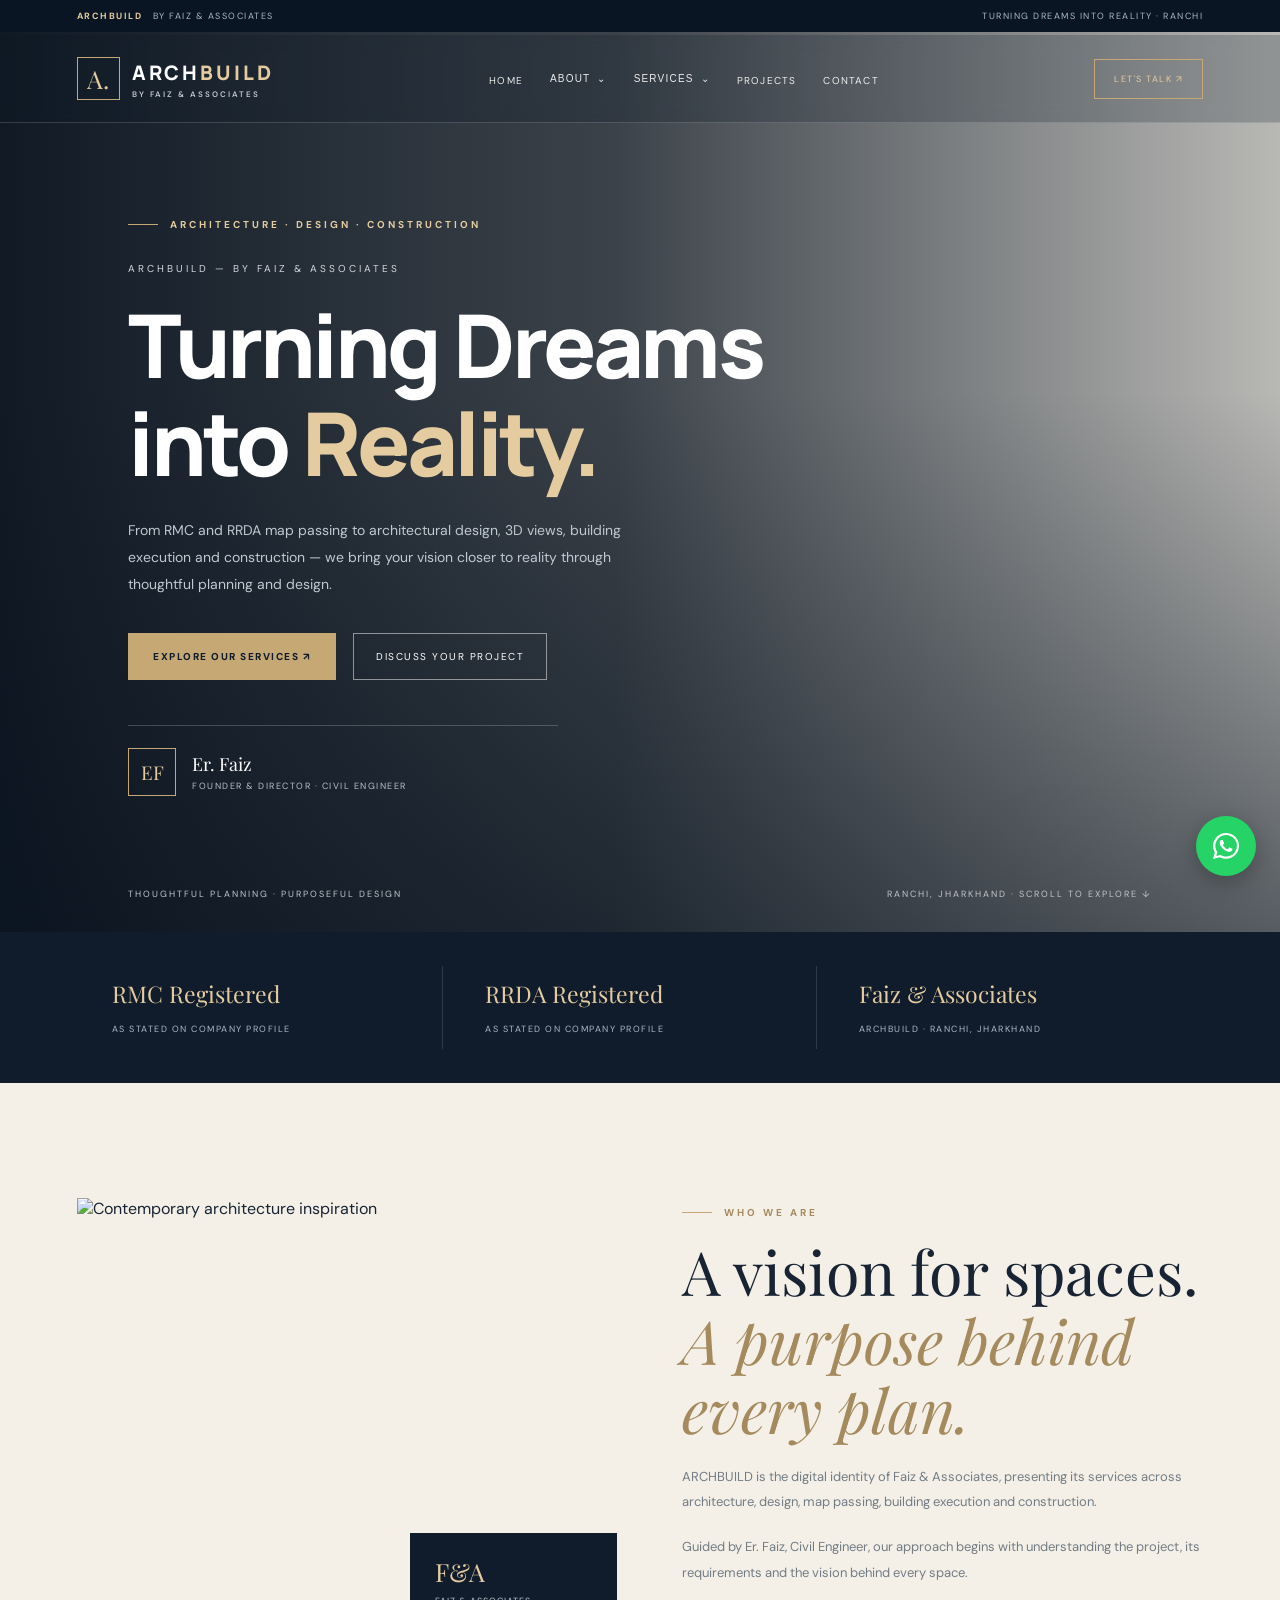
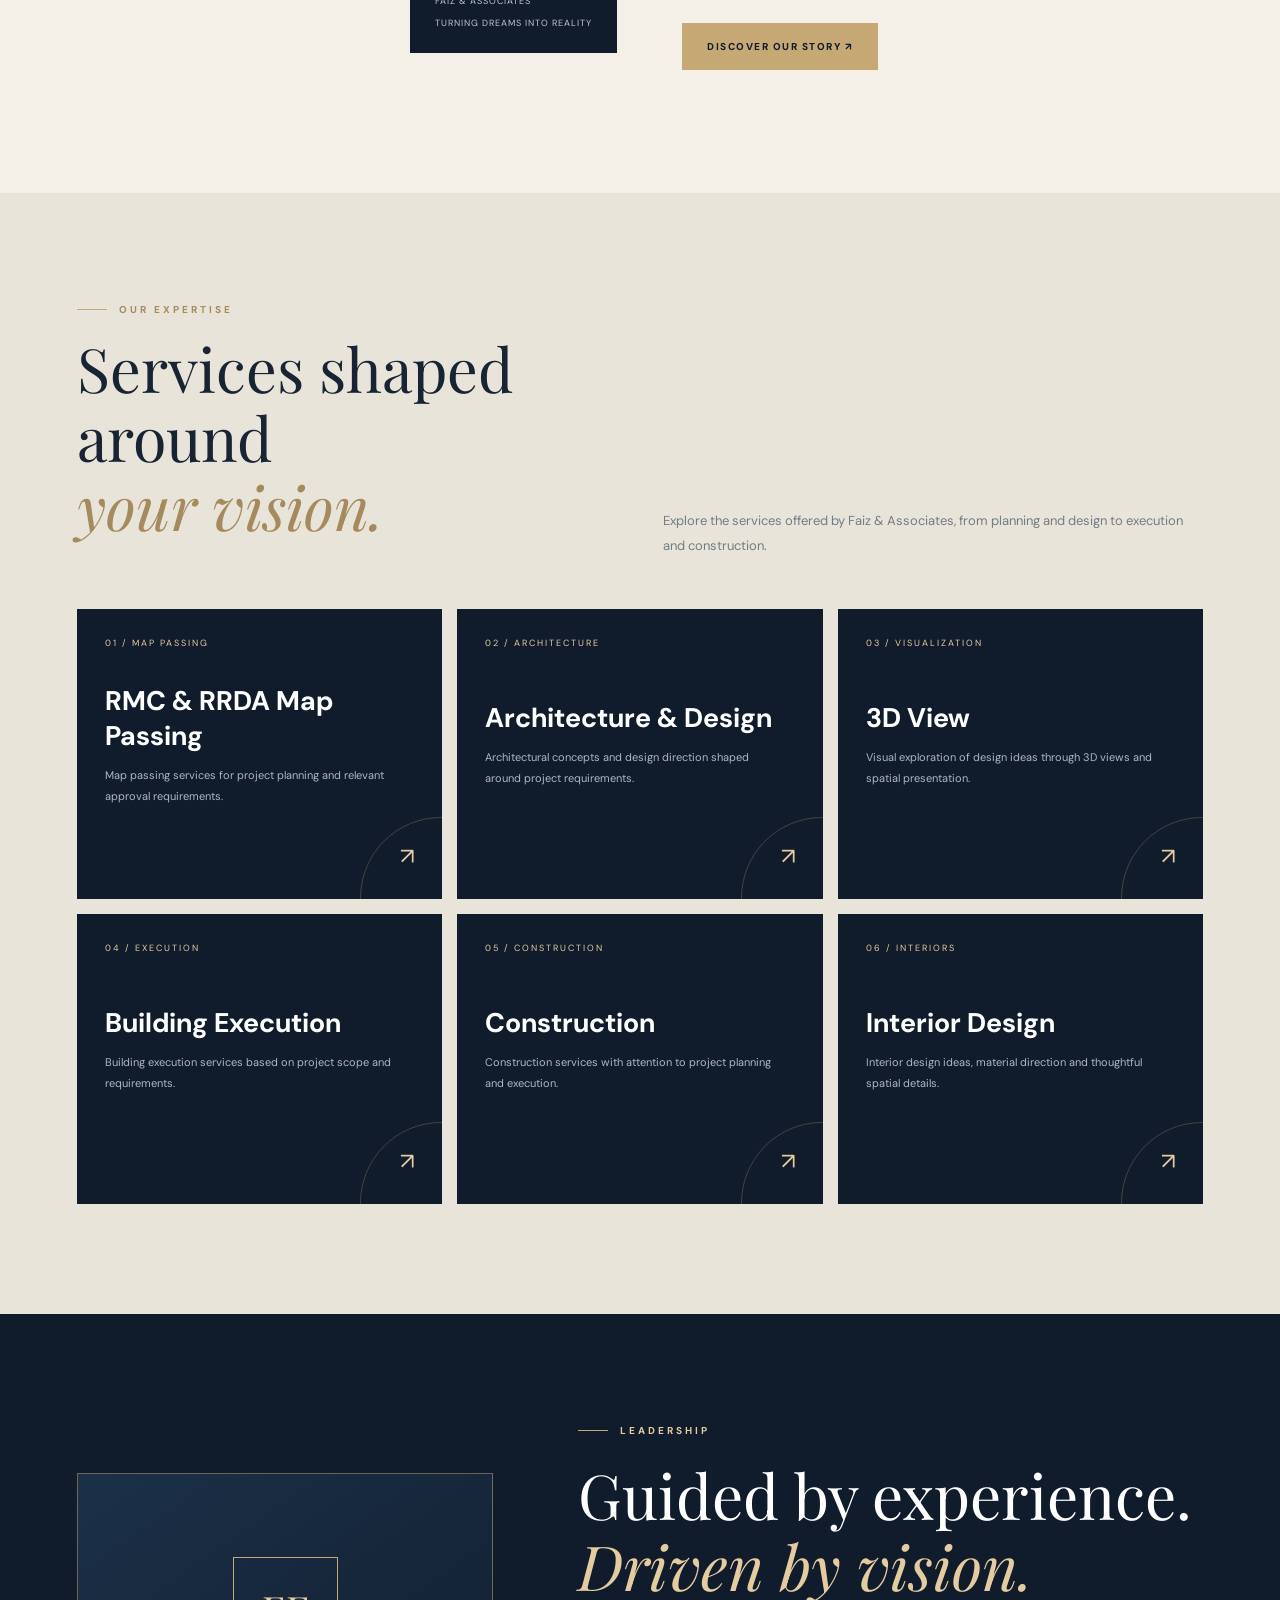
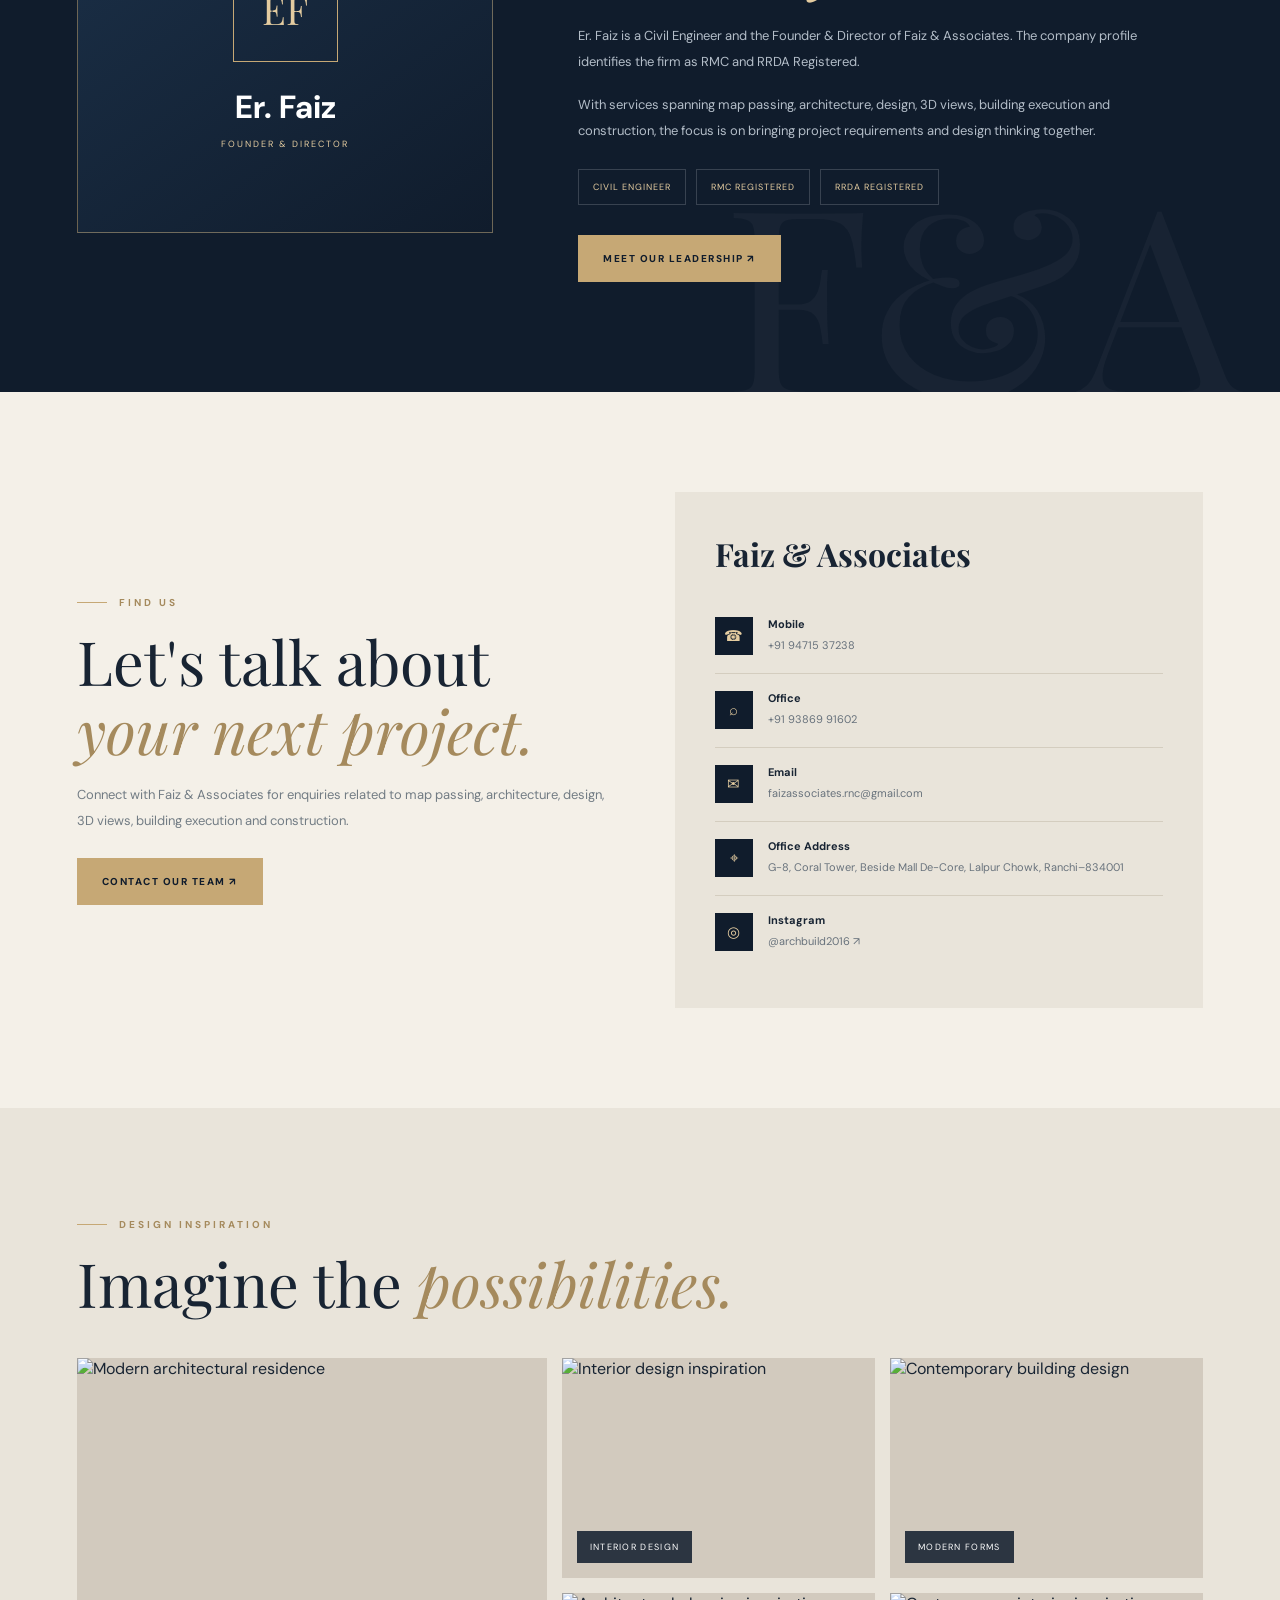
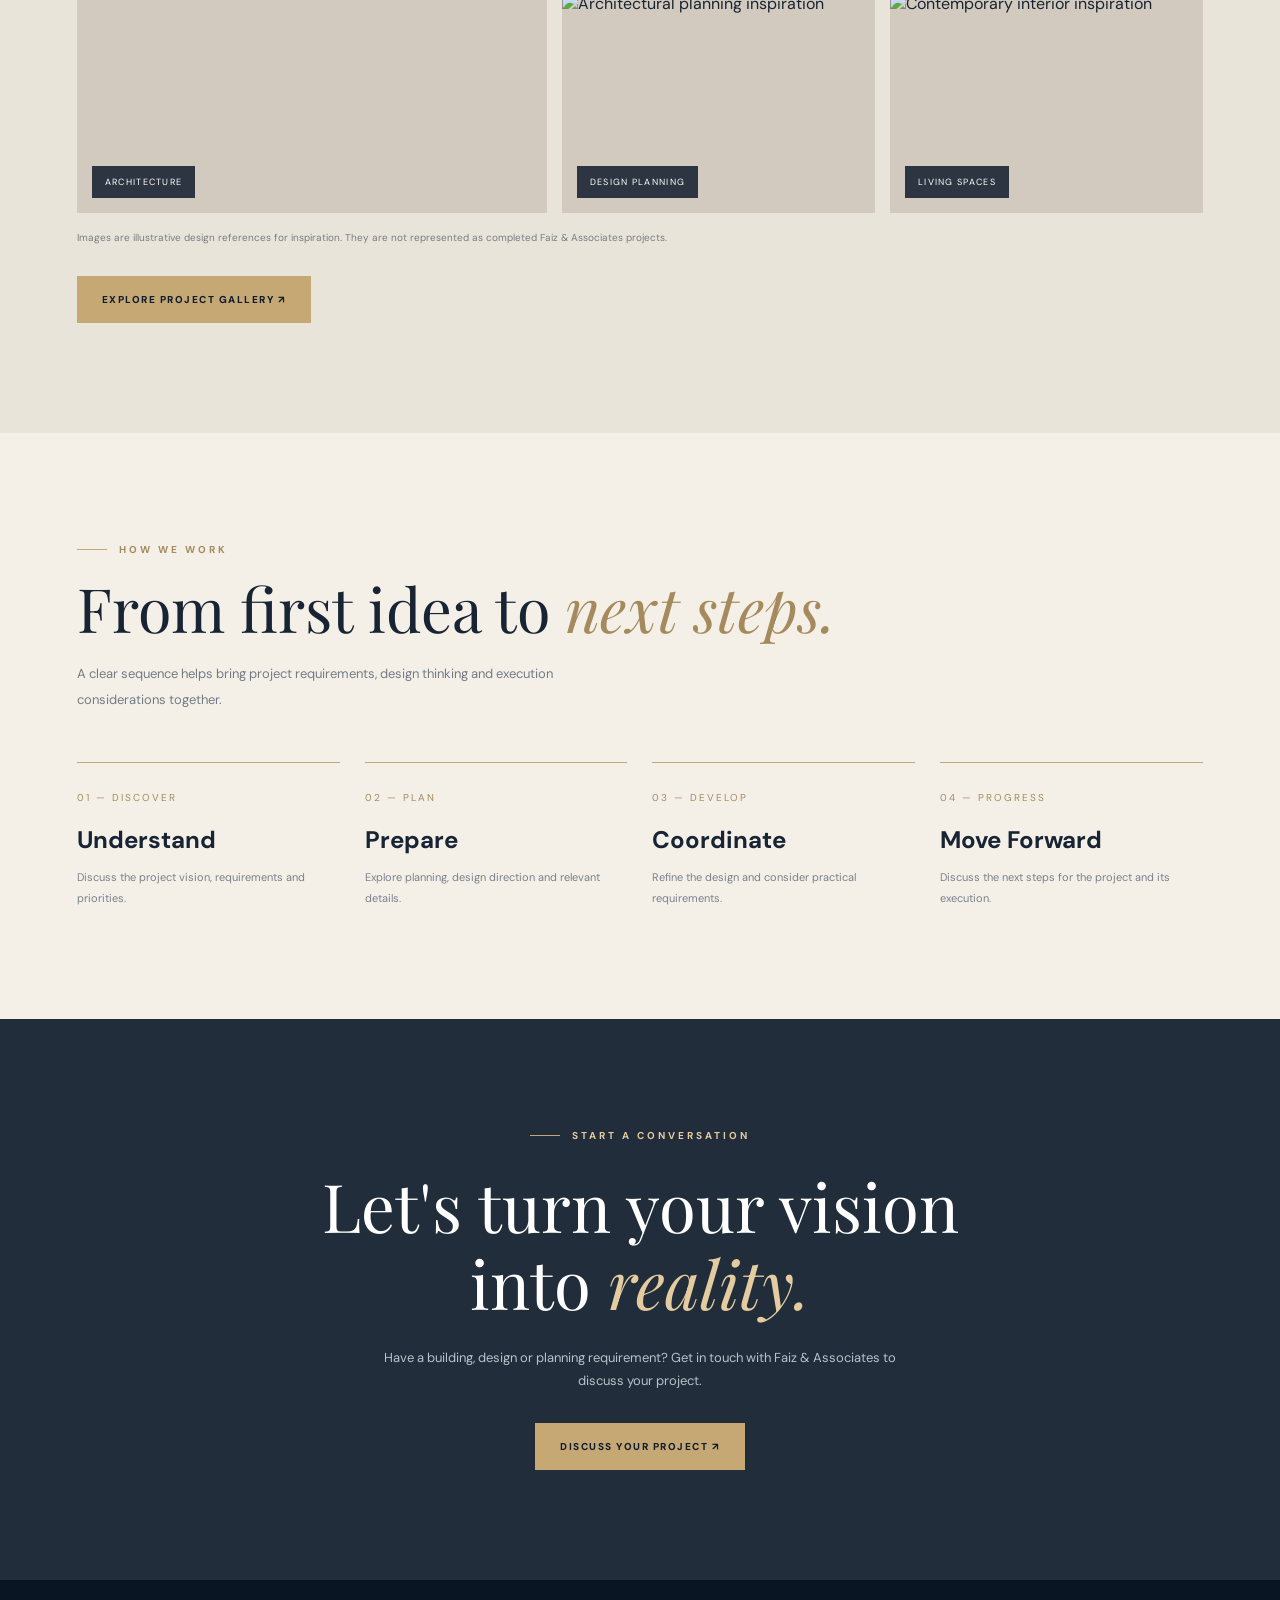
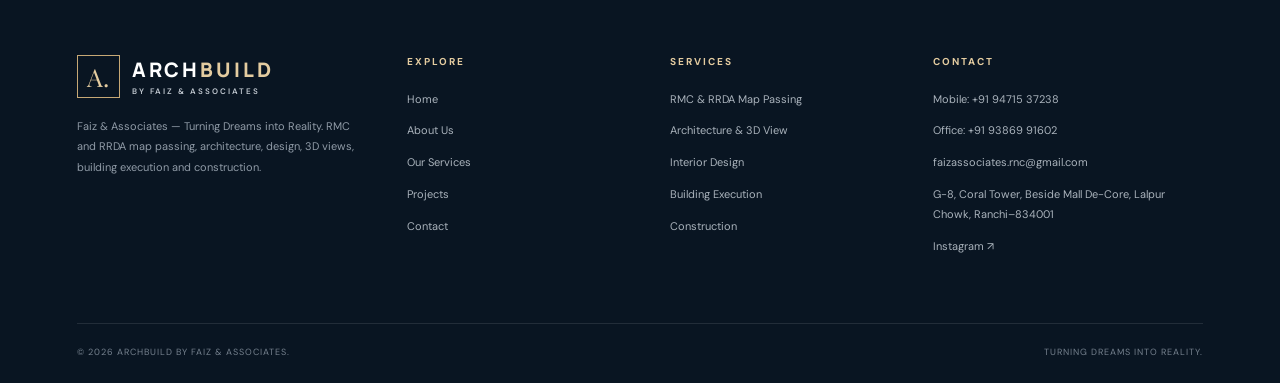
==== commit d2d4d2c4: "Refine content and structure in index.html Updated the website content for clarity and consistency, " ====
--- a/index.html
+++ b/index.html
@@ -4,7 +4,7 @@
 <meta charset="UTF-8">
 <meta name="viewport" content="width=device-width, initial-scale=1.0">
 <meta name="theme-color" content="#101C2C">
-<meta name="description" content="ARCHBUILD by Faiz & Associates, Ranchi. Architecture, RMC and RRDA map passing, 3D design, building execution and construction.">
+<meta name="description" content="ARCHBUILD by Faiz & Associates, Ranchi. RMC and RRDA map passing, architecture, design, 3D views, building execution and construction.">
 <title>ARCHBUILD | By Faiz & Associates</title>
 
 <link rel="preconnect" href="https://fonts.googleapis.com">
@@ -19,7 +19,7 @@
   --gold:#C6A875;
   --gold2:#E4CCA0;
   --ivory:#F4F0E8;
-  --stone:#E6E0D5;
+  --stone:#E9E4DA;
   --white:#fff;
   --muted:#AAB3BC;
   --dark:#182433;
@@ -34,9 +34,7 @@
   overflow-x:hidden;
 }
 a{text-decoration:none;color:inherit}
-button{font:inherit}
 img{max-width:100%;display:block}
-
 .container{width:min(1180px,88%);margin:auto}
 
 .eyebrow{
@@ -55,11 +53,12 @@
   height:1px;
   background:var(--gold);
 }
-h1,h2,h3,h4{font-family:'Playfair Display',serif;font-weight:400}
 .section-title{
   font-size:clamp(36px,5vw,61px);
   line-height:1.13;
   margin:18px 0;
+  font-family:'Playfair Display',serif;
+  font-weight:400;
 }
 .section-title em{color:#A58A5D}
 .section-copy{
@@ -112,7 +111,7 @@
   letter-spacing:1.5px;
   text-transform:uppercase;
 }
-.topbar strong{color:var(--gold2);font-weight:600}
+.topbar strong{color:var(--gold2);font-weight:700}
 
 /* NAVIGATION */
 
@@ -128,20 +127,14 @@
   justify-content:space-between;
   color:white;
   border-bottom:1px solid rgba(255,255,255,.16);
-  background:rgba(12,25,39,.18);
+  background:rgba(12,25,39,.22);
   backdrop-filter:blur(8px);
 }
-.brand{
-  display:flex;
-  align-items:center;
-  gap:12px;
-}
+.brand{display:flex;align-items:center;gap:12px}
 .brand-mark{
-  width:43px;
-  height:43px;
+  width:43px;height:43px;
   border:1px solid var(--gold);
-  display:grid;
-  place-items:center;
+  display:grid;place-items:center;
   color:var(--gold2);
   font-family:'Playfair Display',serif;
   font-size:25px;
@@ -158,7 +151,7 @@
   font-family:'DM Sans',sans-serif;
   color:#c1c8d0;
   font-size:8px;
-  font-weight:500;
+  font-weight:600;
   letter-spacing:2px;
   margin-top:3px;
 }
@@ -168,9 +161,8 @@
   gap:27px;
   list-style:none;
 }
-.nav-links>li>a,
-.mega-trigger{
-  color:rgba(255,255,255,.86);
+.nav-links>li>a,.mega-trigger{
+  color:rgba(255,255,255,.9);
   font-size:10px;
   letter-spacing:1.2px;
   text-transform:uppercase;
@@ -179,15 +171,14 @@
   cursor:pointer;
   transition:.3s;
 }
-.nav-links>li>a:hover,
-.mega-trigger:hover{color:var(--gold2)}
+.nav-links>li>a:hover,.mega-trigger:hover{color:var(--gold2)}
 .nav-item{position:relative}
 .mega-trigger{display:flex;align-items:center;gap:7px}
 .mega-menu{
   position:absolute;
   top:35px;
   left:-18px;
-  width:250px;
+  width:255px;
   padding:12px;
   background:var(--navy2);
   border:1px solid rgba(198,168,117,.3);
@@ -247,9 +238,8 @@
     linear-gradient(0deg,rgba(7,17,29,.55),transparent 60%),
     url('https://images.unsplash.com/photo-1600607687939-ce8a6c25118c?auto=format&fit=crop&w=2200&q=90') center/cover;
 }
-.hero-content{max-width:780px;position:relative;z-index:2}
+.hero-content{max-width:790px;position:relative;z-index:2}
 .hero .eyebrow{color:var(--gold2);margin-bottom:25px}
-
 .hero-brand{
   display:inline-block;
   margin-bottom:20px;
@@ -258,9 +248,6 @@
   letter-spacing:3px;
   text-transform:uppercase;
 }
-
-/* UPDATED PROFESSIONAL HERO TYPOGRAPHY */
-
 .hero h1{
   font-family:'Manrope',sans-serif;
   font-size:clamp(48px,7.5vw,88px);
@@ -276,12 +263,11 @@
   color:var(--gold2);
   letter-spacing:-3.5px;
 }
-
 .hero-description{
   color:#c0c8d0;
   font-size:14px;
   line-height:1.95;
-  max-width:530px;
+  max-width:550px;
 }
 .hero-actions{
   display:flex;
@@ -294,16 +280,14 @@
   display:flex;
   align-items:center;
   gap:16px;
-  margin-top:48px;
+  margin-top:45px;
   padding-top:22px;
   border-top:1px solid rgba(255,255,255,.2);
-  max-width:410px;
+  max-width:430px;
 }
 .founder-initials{
-  width:48px;
-  height:48px;
-  display:grid;
-  place-items:center;
+  width:48px;height:48px;
+  display:grid;place-items:center;
   border:1px solid var(--gold);
   color:var(--gold2);
   font-family:'Playfair Display',serif;
@@ -326,8 +310,7 @@
 .hero-bottom{
   position:absolute;
   bottom:32px;
-  left:10%;
-  right:10%;
+  left:10%;right:10%;
   display:flex;
   justify-content:space-between;
   color:#c0c6cc;
@@ -336,22 +319,22 @@
   text-transform:uppercase;
 }
 
-/* TRUST STRIP */
-
-.trust-strip{
+/* COMPANY CREDENTIALS */
+
+.credential-strip{
   background:var(--navy);
   color:white;
-  padding:32px 7%;
+  padding:34px 7%;
   display:grid;
   grid-template-columns:repeat(3,1fr);
   gap:20px;
 }
-.trust-item{
+.credential-item{
   padding:12px 22px;
   border-right:1px solid #ffffff20;
 }
-.trust-item:last-child{border:0}
-.trust-item strong{
+.credential-item:last-child{border:0}
+.credential-item strong{
   display:block;
   color:var(--gold2);
   font-family:'Playfair Display',serif;
@@ -359,7 +342,7 @@
   font-weight:400;
   margin-bottom:7px;
 }
-.trust-item span{
+.credential-item span{
   color:#aeb8c3;
   font-size:9px;
   letter-spacing:1.5px;
@@ -376,11 +359,7 @@
   gap:85px;
 }
 .intro-visual{position:relative}
-.intro-visual img{
-  width:100%;
-  height:480px;
-  object-fit:cover;
-}
+.intro-visual img{width:100%;height:480px;object-fit:cover}
 .intro-stamp{
   position:absolute;
   right:-20px;
@@ -388,7 +367,7 @@
   background:var(--navy);
   color:white;
   padding:22px 25px;
-  max-width:235px;
+  max-width:245px;
 }
 .intro-stamp strong{
   display:block;
@@ -410,7 +389,7 @@
 /* SERVICES */
 
 .services-section{
-  background:#e9e4da;
+  background:var(--stone);
   padding:110px 0;
 }
 .section-heading-row{
@@ -440,10 +419,8 @@
 .service-card:after{
   content:"";
   position:absolute;
-  width:160px;
-  height:160px;
-  right:-80px;
-  bottom:-80px;
+  width:160px;height:160px;
+  right:-80px;bottom:-80px;
   border:1px solid #c6a87545;
   border-radius:50%;
   transition:.4s;
@@ -485,8 +462,7 @@
 .founder-section:after{
   content:"F&A";
   position:absolute;
-  right:3%;
-  bottom:-70px;
+  right:3%;bottom:-70px;
   font-family:'Playfair Display',serif;
   font-size:260px;
   color:#ffffff08;
@@ -512,11 +488,9 @@
   padding:35px;
 }
 .founder-monogram{
-  width:105px;
-  height:105px;
+  width:105px;height:105px;
   border:1px solid var(--gold);
-  display:grid;
-  place-items:center;
+  display:grid;place-items:center;
   font-family:'Playfair Display',serif;
   color:var(--gold2);
   font-size:39px;
@@ -535,6 +509,8 @@
   font-size:clamp(39px,5vw,62px);
   line-height:1.15;
   margin:22px 0;
+  font-family:'Playfair Display',serif;
+  font-weight:400;
 }
 .founder-content h2 em{color:var(--gold2)}
 .founder-content p{
@@ -559,37 +535,64 @@
   text-transform:uppercase;
 }
 
-/* COMPANY PROMISE */
-
-.promise{padding:110px 0}
-.promise-grid{
+/* COMPANY DETAILS */
+
+.details-section{padding:100px 0}
+.details-grid{
   display:grid;
   grid-template-columns:1fr 1fr;
-  gap:80px;
+  gap:70px;
   align-items:center;
 }
-.promise-image{
-  min-height:460px;
+.details-panel{
+  background:#e9e4da;
+  padding:40px;
+}
+.details-panel h3{
+  font-family:'Playfair Display',serif;
+  font-size:32px;
+  margin-bottom:25px;
+}
+.detail-row{
+  display:flex;
+  gap:15px;
+  padding:17px 0;
+  border-bottom:1px solid #d4cdbf;
+}
+.detail-row:last-child{border:0}
+.detail-icon{
+  width:38px;height:38px;
+  flex:0 0 38px;
+  display:grid;place-items:center;
+  background:var(--navy);
+  color:var(--gold2);
+  font-size:15px;
+}
+.detail-row strong{
+  display:block;
+  font-size:11px;
+  margin-bottom:5px;
+}
+.detail-row p,.detail-row a{
+  display:block;
+  color:#68727c;
+  font-size:11px;
+  line-height:1.8;
+  overflow-wrap:anywhere;
+}
+.detail-row a:hover{color:#9b7e4d}
+.details-visual{
+  min-height:480px;
   background:
     linear-gradient(#101c2c20,#101c2c30),
     url('https://images.unsplash.com/photo-1503387762-592deb58ef4e?auto=format&fit=crop&w=1200&q=85') center/cover;
 }
-.promise-list{margin-top:30px}
-.promise-item{
-  display:flex;
-  gap:18px;
-  padding:18px 0;
-  border-bottom:1px solid #d9d2c5;
-}
-.promise-item span{color:#a58a5d;font-size:18px}
-.promise-item h4{font-size:20px;margin-bottom:6px}
-.promise-item p{color:#78818a;font-size:11px;line-height:1.8}
-
-/* VISUAL INSPIRATION */
+
+/* INSPIRATION */
 
 .inspiration{
   padding:110px 0;
-  background:#e9e4da;
+  background:var(--stone);
 }
 .inspiration-grid{
   display:grid;
@@ -598,23 +601,17 @@
   gap:15px;
   margin-top:40px;
 }
-.inspiration-image{
-  position:relative;
-  overflow:hidden;
-  background:#d2cabe;
-}
+.inspiration-image{position:relative;overflow:hidden;background:#d2cabe}
 .inspiration-image:first-child{grid-row:span 2}
 .inspiration-image img{
-  width:100%;
-  height:100%;
+  width:100%;height:100%;
   object-fit:cover;
   transition:.7s;
 }
 .inspiration-image:hover img{transform:scale(1.06)}
 .inspiration-label{
   position:absolute;
-  bottom:15px;
-  left:15px;
+  bottom:15px;left:15px;
   background:rgba(16,28,44,.85);
   color:white;
   padding:10px 13px;
@@ -638,15 +635,8 @@
   gap:25px;
   margin-top:50px;
 }
-.process-item{
-  border-top:1px solid #c6a875;
-  padding-top:22px;
-}
-.process-item span{
-  color:#a58a5d;
-  font-size:10px;
-  letter-spacing:2px;
-}
+.process-item{border-top:1px solid var(--gold);padding-top:22px}
+.process-item span{color:#a58a5d;font-size:10px;letter-spacing:2px}
 .process-item h3{font-size:24px;margin:18px 0 12px}
 .process-item p{color:#78818a;font-size:11px;line-height:1.9}
 
@@ -662,10 +652,12 @@
 }
 .cta .eyebrow{justify-content:center;color:var(--gold2)}
 .cta h2{
+  font-family:'Playfair Display',serif;
   font-size:clamp(39px,6vw,67px);
   max-width:850px;
   margin:25px auto;
   line-height:1.15;
+  font-weight:400;
 }
 .cta h2 em{color:var(--gold2)}
 .cta p{
@@ -678,11 +670,7 @@
 
 /* FOOTER */
 
-footer{
-  background:#091522;
-  color:white;
-  padding:75px 6% 25px;
-}
+footer{background:#091522;color:white;padding:75px 6% 25px}
 .footer-grid{
   display:grid;
   grid-template-columns:1.3fr 1fr 1fr 1.2fr;
@@ -694,7 +682,7 @@
   font-size:11px;
   line-height:1.9;
   margin-top:18px;
-  max-width:270px;
+  max-width:280px;
 }
 .footer-col h4{
   font-family:'DM Sans',sans-serif;
@@ -704,8 +692,7 @@
   text-transform:uppercase;
   margin-bottom:22px;
 }
-.footer-col a,
-.footer-col p{
+.footer-col a,.footer-col p{
   display:block;
   color:#aab3bc;
   font-size:11px;
@@ -729,11 +716,9 @@
 
 .whatsapp{
   position:fixed;
-  right:24px;
-  bottom:24px;
+  right:24px;bottom:24px;
   z-index:99999;
-  width:60px;
-  height:60px;
+  width:60px;height:60px;
   display:flex;
   justify-content:center;
   align-items:center;
@@ -745,7 +730,7 @@
 .whatsapp:hover{transform:scale(1.08)}
 .whatsapp svg{width:32px;height:32px;display:block}
 
-/* REVEAL */
+/* ANIMATION */
 
 .reveal{
   opacity:0;
@@ -763,7 +748,6 @@
   .services-grid{grid-template-columns:repeat(2,1fr)}
   .footer-grid{grid-template-columns:1fr 1fr}
 }
-
 @media(max-width:800px){
   .topbar{font-size:8px;padding:9px 5%}
   .navbar{padding:18px 6%}
@@ -771,8 +755,7 @@
   .nav-links{
     display:none;
     position:absolute;
-    top:100%;
-    left:0;
+    top:100%;left:0;
     width:100%;
     padding:15px 6% 25px;
     background:var(--navy);
@@ -796,34 +779,30 @@
   .nav-item.open .mega-menu{display:block}
   .hero{min-height:760px;padding:160px 7% 100px}
   .hero-bottom{left:7%;right:7%}
-  .intro,.founder-grid,.promise-grid{grid-template-columns:1fr;gap:45px}
+  .intro,.founder-grid,.details-grid{grid-template-columns:1fr;gap:45px}
   .intro-visual img{height:400px}
   .section-heading-row{display:block}
   .section-heading-row .section-copy{margin-top:18px}
-  .trust-strip{padding:25px 5%}
+  .credential-strip{padding:25px 5%}
   .process-grid{grid-template-columns:repeat(2,1fr)}
   .inspiration-grid{grid-template-rows:250px 200px}
 }
-
 @media(max-width:520px){
   .topbar{justify-content:center;text-align:center}
   .topbar span:last-child{display:none}
   .brand-name{font-size:17px;letter-spacing:2px}
   .brand-mark{width:37px;height:37px}
   .hero{min-height:730px;padding:155px 6% 100px}
-  .hero h1{
-    font-size:clamp(43px,11vw,54px);
-    letter-spacing:-2.5px;
-  }
+  .hero h1{font-size:clamp(43px,11vw,54px);letter-spacing:-2.5px}
   .hero h1 em{letter-spacing:-2.5px}
   .hero-description{font-size:12px}
   .hero-founder{margin-top:35px}
   .hero-bottom{font-size:7px}
   .hero-bottom span:last-child{display:none}
-  .trust-strip{grid-template-columns:1fr;gap:0}
-  .trust-item{border-right:0;border-bottom:1px solid #ffffff20;padding:18px 10px}
-  .trust-item:last-child{border:0}
-  .intro,.promise,.process-section{padding:80px 0}
+  .credential-strip{grid-template-columns:1fr;gap:0}
+  .credential-item{border-right:0;border-bottom:1px solid #ffffff20;padding:18px 10px}
+  .credential-item:last-child{border:0}
+  .intro,.details-section,.process-section{padding:80px 0}
   .intro-visual img{height:320px}
   .intro-stamp{right:-8px}
   .services-section,.founder-section,.inspiration{padding:80px 0}
@@ -831,7 +810,8 @@
   .service-card{min-height:250px}
   .founder-card{min-height:300px}
   .founder-content h2{font-size:43px}
-  .promise-image{min-height:330px}
+  .details-panel{padding:25px 20px}
+  .details-visual{min-height:330px}
   .inspiration-grid{
     grid-template-columns:1fr;
     grid-template-rows:300px 220px 220px 220px 220px;
@@ -842,7 +822,6 @@
   .footer-bottom{flex-direction:column}
   .cta{padding:80px 6%}
 }
-
 @media(prefers-reduced-motion:reduce){
   html{scroll-behavior:auto}
   *,*:before,*:after{transition:none!important}
@@ -853,8 +832,8 @@
 <body>
 
 <div class="topbar">
-  <span><strong>ARCHBUILD</strong> &nbsp; By Faiz & Associates</span>
-  <span>Turning Dreams into Reality · Ranchi</span>
+  <span><strong>ARCHBUILD</strong> &nbsp; BY FAIZ & ASSOCIATES</span>
+  <span>TURNING DREAMS INTO REALITY · RANCHI</span>
 </div>
 
 <nav class="navbar">
@@ -886,7 +865,7 @@
         <a href="services.html">All Services</a>
         <a href="architecture.html">Architecture & Design</a>
         <a href="interior.html">Interior Design</a>
-        <a href="planning.html">Map Passing & Planning</a>
+        <a href="planning.html">RMC & RRDA Map Passing</a>
         <a href="construction.html">Building Execution & Construction</a>
       </div>
     </li>
@@ -900,11 +879,12 @@
 
 <main>
 
+<!-- HERO -->
+
 <section class="hero">
   <div class="hero-content reveal">
 
     <div class="eyebrow">Architecture · Design · Construction</div>
-
     <div class="hero-brand">ARCHBUILD — BY FAIZ & ASSOCIATES</div>
 
     <h1>
@@ -913,9 +893,10 @@
     </h1>
 
     <p class="hero-description">
-      From map passing and architectural design to 3D visualization,
-      building execution and construction — we bring your vision
-      closer to reality through thoughtful planning and design.
+      From RMC and RRDA map passing to architectural design,
+      3D views, building execution and construction —
+      we bring your vision closer to reality through
+      thoughtful planning and design.
     </p>
 
     <div class="hero-actions">
@@ -930,7 +911,6 @@
         <span>Founder & Director · Civil Engineer</span>
       </div>
     </div>
-
   </div>
 
   <div class="hero-bottom">
@@ -939,20 +919,24 @@
   </div>
 </section>
 
-<section class="trust-strip">
-  <div class="trust-item">
-    <strong>RMC</strong>
-    <span>Registration mentioned on company card</span>
+<!-- COMPANY CREDENTIALS -->
+
+<section class="credential-strip">
+  <div class="credential-item">
+    <strong>RMC Registered</strong>
+    <span>As stated on company profile</span>
   </div>
-  <div class="trust-item">
-    <strong>RRDA</strong>
-    <span>Registration mentioned on company card</span>
+  <div class="credential-item">
+    <strong>RRDA Registered</strong>
+    <span>As stated on company profile</span>
   </div>
-  <div class="trust-item">
-    <strong>Ranchi</strong>
-    <span>Based in Jharkhand, India</span>
+  <div class="credential-item">
+    <strong>Faiz & Associates</strong>
+    <span>ARCHBUILD · Ranchi, Jharkhand</span>
   </div>
 </section>
+
+<!-- INTRODUCTION -->
 
 <section class="container intro">
   <div class="intro-visual reveal">
@@ -977,8 +961,8 @@
 
     <p class="section-copy">
       ARCHBUILD is the digital identity of Faiz & Associates,
-      presenting its work across architecture, design, map
-      passing, building execution and construction.
+      presenting its services across architecture, design,
+      map passing, building execution and construction.
     </p>
 
     <p class="section-copy" style="margin-top:14px">
@@ -991,16 +975,20 @@
   </div>
 </section>
 
+<!-- SERVICES -->
+
 <section class="services-section">
   <div class="container">
 
     <div class="section-heading-row reveal">
       <div>
         <div class="eyebrow">Our Expertise</div>
-        <h2 class="section-title">Services shaped around<br><em>your vision.</em></h2>
+        <h2 class="section-title">
+          Services shaped around<br><em>your vision.</em>
+        </h2>
       </div>
       <p class="section-copy">
-        Explore the services presented by Faiz & Associates,
+        Explore the services offered by Faiz & Associates,
         from planning and design to execution and construction.
       </p>
     </div>
@@ -1011,7 +999,7 @@
         <span class="service-number">01 / MAP PASSING</span>
         <div>
           <h3>RMC & RRDA Map Passing</h3>
-          <p>Map passing services as listed on the Faiz & Associates company card.</p>
+          <p>Map passing services for project planning and relevant approval requirements.</p>
         </div>
         <span class="service-arrow">↗</span>
       </a>
@@ -1038,7 +1026,7 @@
         <span class="service-number">04 / EXECUTION</span>
         <div>
           <h3>Building Execution</h3>
-          <p>Building execution services listed in the company's service profile.</p>
+          <p>Building execution services based on project scope and requirements.</p>
         </div>
         <span class="service-arrow">↗</span>
       </a>
@@ -1047,7 +1035,7 @@
         <span class="service-number">05 / CONSTRUCTION</span>
         <div>
           <h3>Construction</h3>
-          <p>Construction services with attention to project requirements and execution.</p>
+          <p>Construction services with attention to project planning and execution.</p>
         </div>
         <span class="service-arrow">↗</span>
       </a>
@@ -1056,7 +1044,7 @@
         <span class="service-number">06 / INTERIORS</span>
         <div>
           <h3>Interior Design</h3>
-          <p>Explore interior design ideas, material direction and thoughtful spatial details.</p>
+          <p>Interior design ideas, material direction and thoughtful spatial details.</p>
         </div>
         <span class="service-arrow">↗</span>
       </a>
@@ -1064,6 +1052,8 @@
     </div>
   </div>
 </section>
+
+<!-- FOUNDER -->
 
 <section class="founder-section">
   <div class="container founder-grid">
@@ -1084,15 +1074,15 @@
 
       <p>
         Er. Faiz is a Civil Engineer and the Founder & Director
-        associated with Faiz & Associates. His professional
-        profile includes RMC and RRDA registration as stated
-        on the company's business card.
+        of Faiz & Associates. The company profile identifies
+        the firm as RMC and RRDA Registered.
       </p>
 
       <p>
-        The focus is on understanding each project's needs
-        and bringing planning, design and execution considerations
-        together.
+        With services spanning map passing, architecture,
+        design, 3D views, building execution and construction,
+        the focus is on bringing project requirements and
+        design thinking together.
       </p>
 
       <div class="credentials">
@@ -1109,55 +1099,75 @@
   </div>
 </section>
 
-<section class="container promise">
-  <div class="promise-grid">
+<!-- COMPANY CONTACT DETAILS -->
+
+<section class="details-section">
+  <div class="container details-grid">
 
     <div class="reveal">
-      <div class="eyebrow">Our Approach</div>
+      <div class="eyebrow">Find Us</div>
       <h2 class="section-title">
-        Every project deserves<br><em>a thoughtful beginning.</em>
+        Let's talk about<br><em>your next project.</em>
       </h2>
-
       <p class="section-copy">
-        Good planning connects the original idea with the
-        practical requirements of a project. We believe in
-        a considered process where clarity, purpose and
-        design work together.
+        Connect with Faiz & Associates for enquiries related
+        to map passing, architecture, design, 3D views,
+        building execution and construction.
       </p>
 
-      <div class="promise-list">
-
-        <div class="promise-item">
-          <span>✳</span>
-          <div>
-            <h4>Understand the Vision</h4>
-            <p>Begin with the requirements, purpose and context of the project.</p>
-          </div>
+      <a href="contact.html" class="btn-gold" style="margin-top:25px">
+        Contact Our Team ↗
+      </a>
+    </div>
+
+    <div class="details-panel reveal">
+      <h3>Faiz & Associates</h3>
+
+      <div class="detail-row">
+        <span class="detail-icon">☎</span>
+        <div>
+          <strong>Mobile</strong>
+          <a href="tel:+919471537238">+91 94715 37238</a>
         </div>
-
-        <div class="promise-item">
-          <span>✳</span>
-          <div>
-            <h4>Plan with Clarity</h4>
-            <p>Consider layouts, design direction and project needs.</p>
-          </div>
+      </div>
+
+      <div class="detail-row">
+        <span class="detail-icon">⌕</span>
+        <div>
+          <strong>Office</strong>
+          <a href="tel:+919386991602">+91 93869 91602</a>
         </div>
-
-        <div class="promise-item">
-          <span>✳</span>
-          <div>
-            <h4>Move Towards Execution</h4>
-            <p>Bring planning and design considerations into the next stages.</p>
-          </div>
+      </div>
+
+      <div class="detail-row">
+        <span class="detail-icon">✉</span>
+        <div>
+          <strong>Email</strong>
+          <a href="mailto:faizassociates.rnc@gmail.com">faizassociates.rnc@gmail.com</a>
         </div>
-
       </div>
-    </div>
-
-    <div class="promise-image reveal"></div>
+
+      <div class="detail-row">
+        <span class="detail-icon">⌖</span>
+        <div>
+          <strong>Office Address</strong>
+          <p>G-8, Coral Tower, Beside Mall De-Core, Lalpur Chowk, Ranchi–834001</p>
+        </div>
+      </div>
+
+      <div class="detail-row">
+        <span class="detail-icon">◎</span>
+        <div>
+          <strong>Instagram</strong>
+          <a href="https://www.instagram.com/archbuild2016/" target="_blank" rel="noopener">@archbuild2016 ↗</a>
+        </div>
+      </div>
+    </div>
 
   </div>
 </section>
+
+<!-- VISUAL INSPIRATION -->
 
 <section class="inspiration">
   <div class="container">
@@ -1205,6 +1215,8 @@
 
   </div>
 </section>
+
+<!-- PROCESS -->
 
 <section class="container process-section">
 
@@ -1234,7 +1246,7 @@
     <div class="process-item reveal">
       <span>03 — DEVELOP</span>
       <h3>Coordinate</h3>
-      <p>Refine the design and consider the practical requirements.</p>
+      <p>Refine the design and consider practical requirements.</p>
     </div>
 
     <div class="process-item reveal">
@@ -1246,6 +1258,8 @@
   </div>
 </section>
 
+<!-- CTA -->
+
 <section class="cta reveal">
   <div class="eyebrow">Start a Conversation</div>
 
@@ -1262,6 +1276,8 @@
 </section>
 
 </main>
+
+<!-- FOOTER -->
 
 <footer>
   <div class="footer-grid">
@@ -1277,8 +1293,8 @@
 
       <p>
         Faiz & Associates — Turning Dreams into Reality.
-        Architecture, map passing, design, building execution
-        and construction.
+        RMC and RRDA map passing, architecture, design,
+        3D views, building execution and construction.
       </p>
     </div>
 
@@ -1305,7 +1321,7 @@
       <a href="tel:+919471537238">Mobile: +91 94715 37238</a>
       <a href="tel:+919386991602">Office: +91 93869 91602</a>
       <a href="mailto:faizassociates.rnc@gmail.com">faizassociates.rnc@gmail.com</a>
-      <a href="https://wa.me/919471537238" target="_blank" rel="noopener">WhatsApp ↗</a>
+      <p>G-8, Coral Tower, Beside Mall De-Core, Lalpur Chowk, Ranchi–834001</p>
       <a href="https://www.instagram.com/archbuild2016/" target="_blank" rel="noopener">Instagram ↗</a>
     </div>
 
@@ -1316,6 +1332,8 @@
     <span>TURNING DREAMS INTO REALITY.</span>
   </div>
 </footer>
+
+<!-- WHATSAPP -->
 
 <a class="whatsapp"
    href="https://wa.me/919471537238"
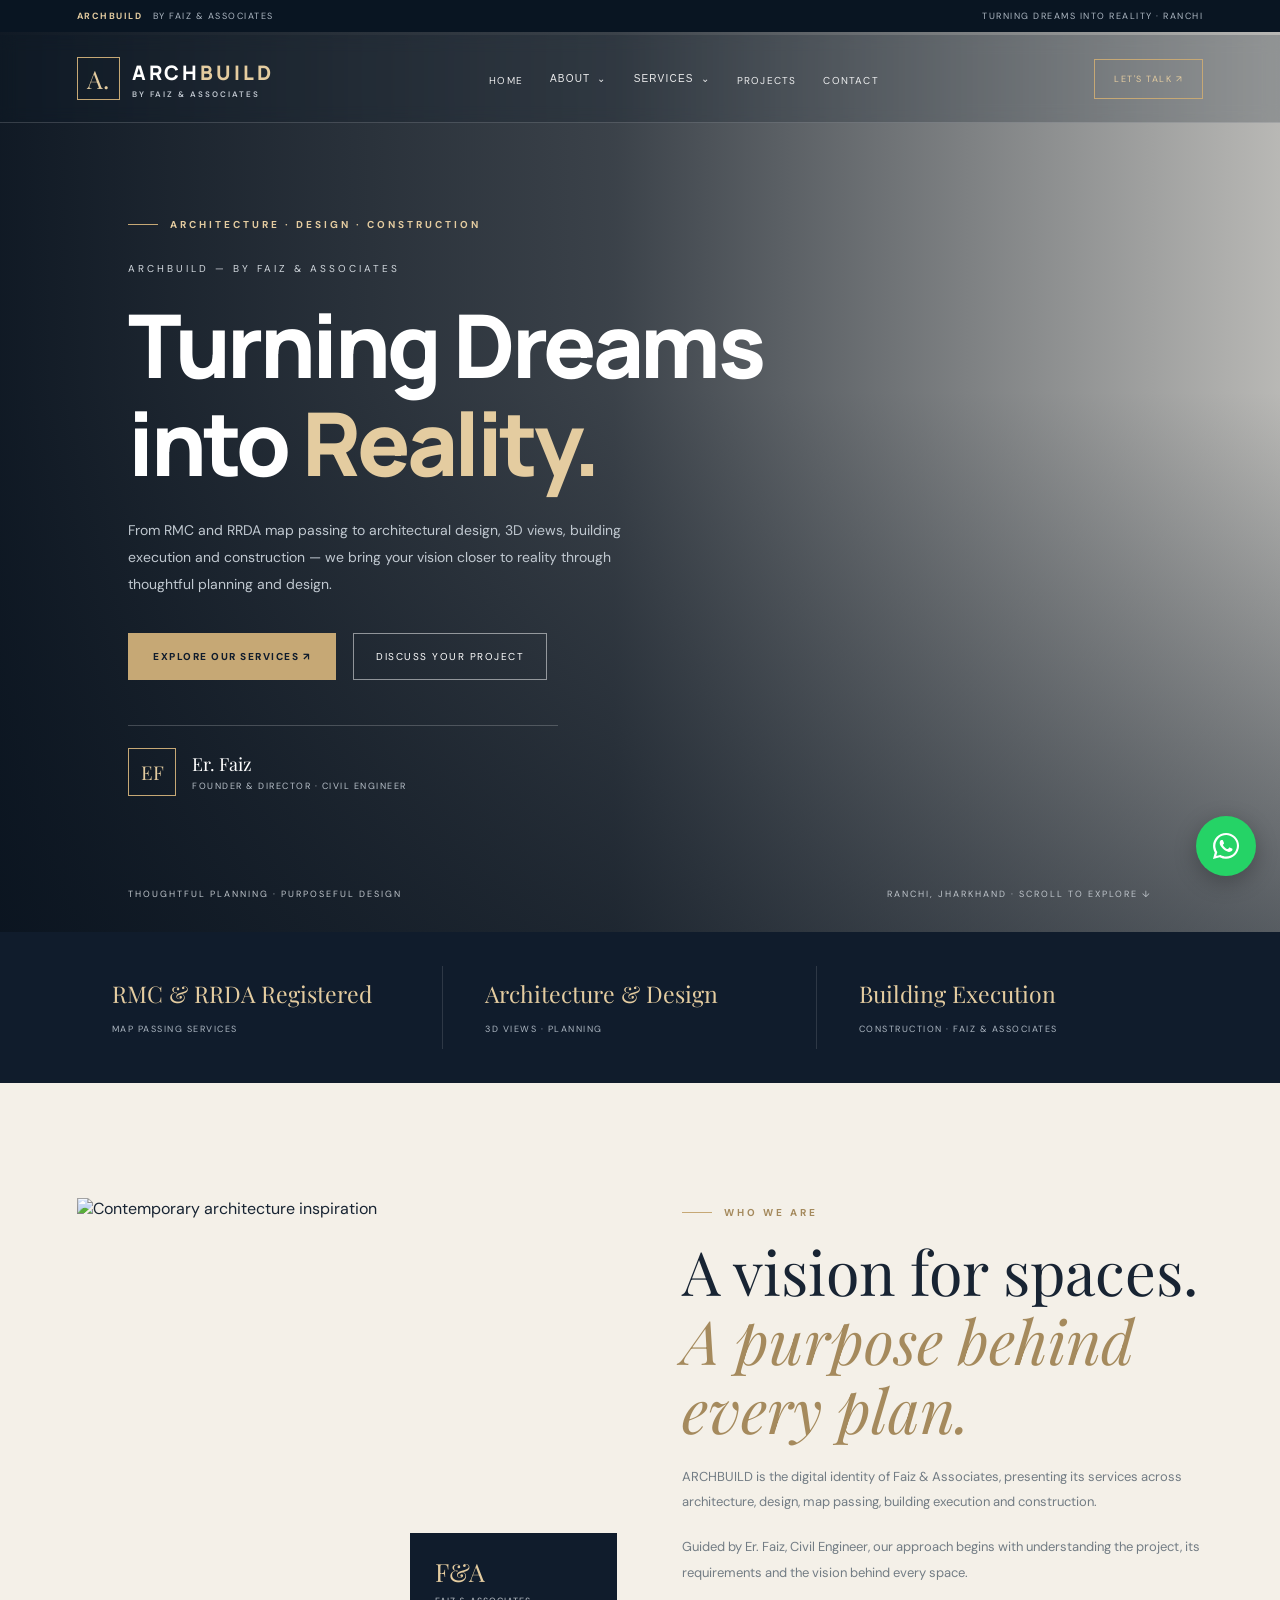
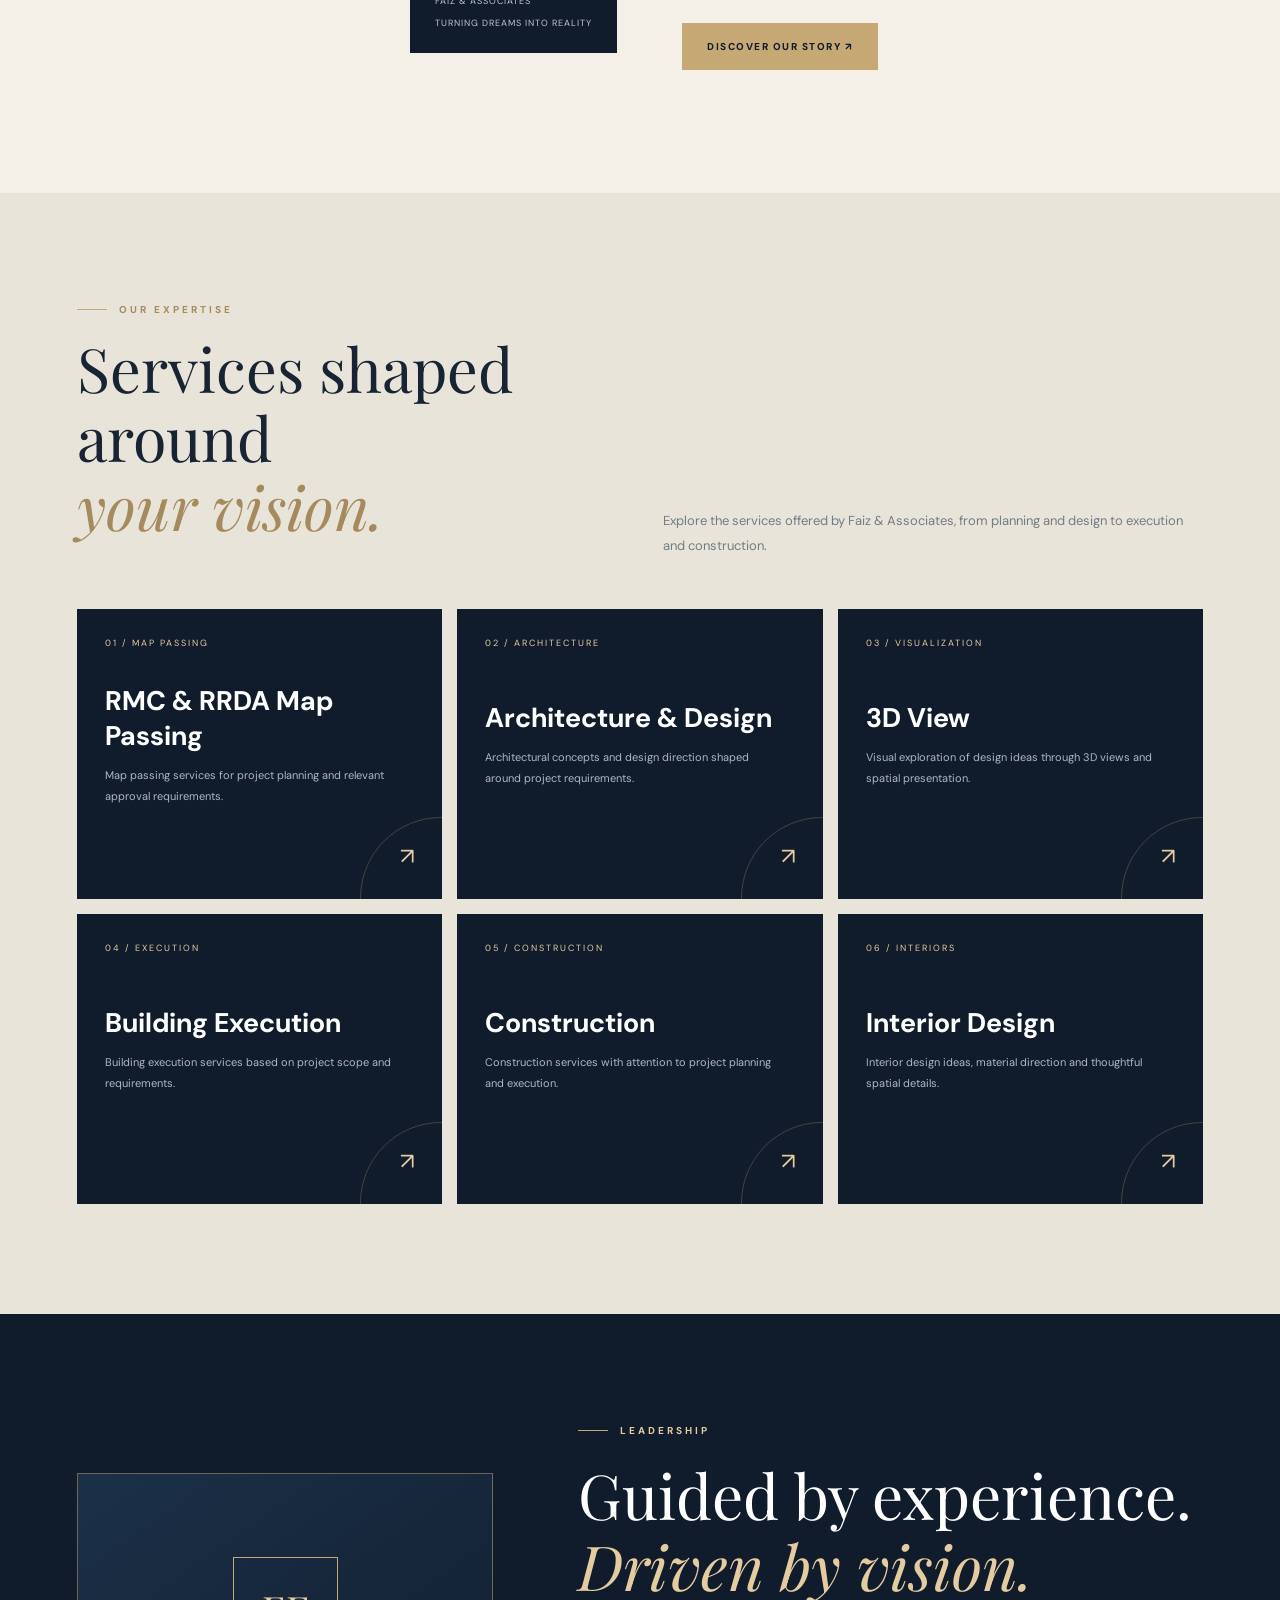
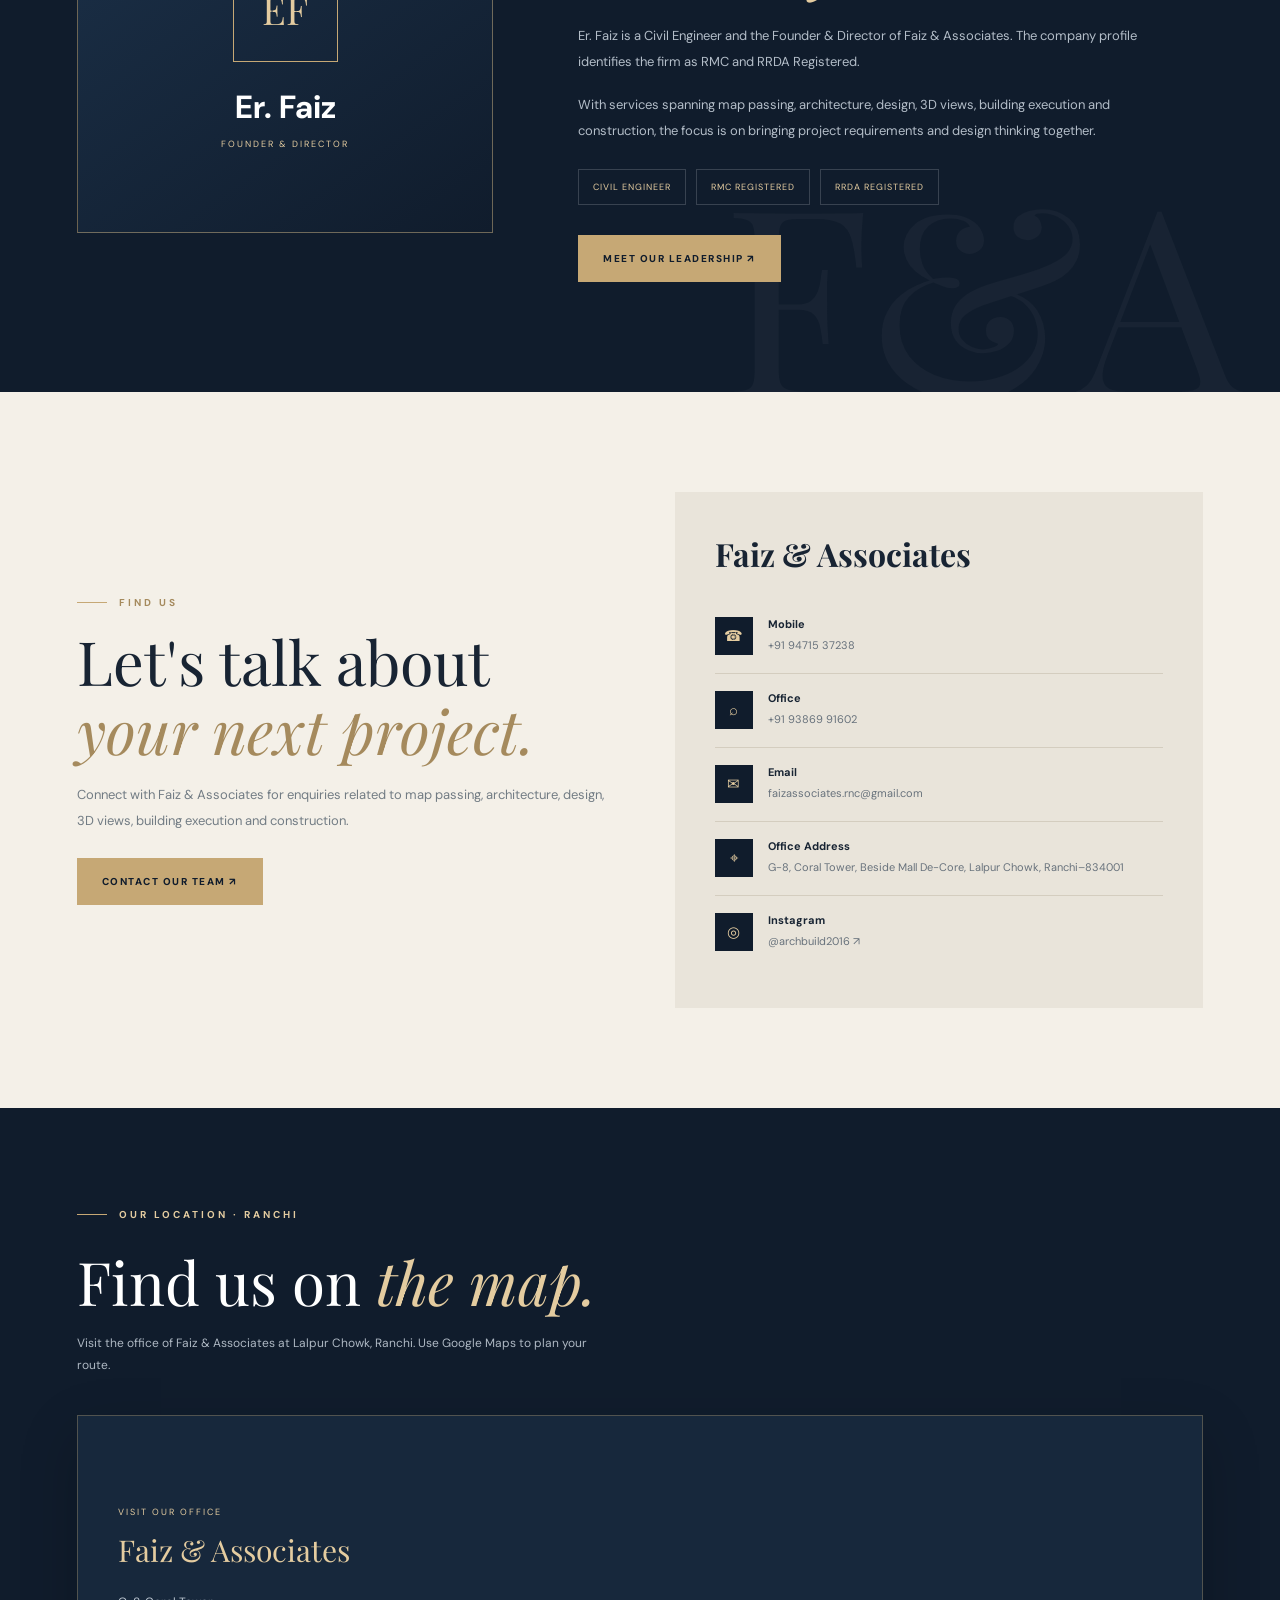
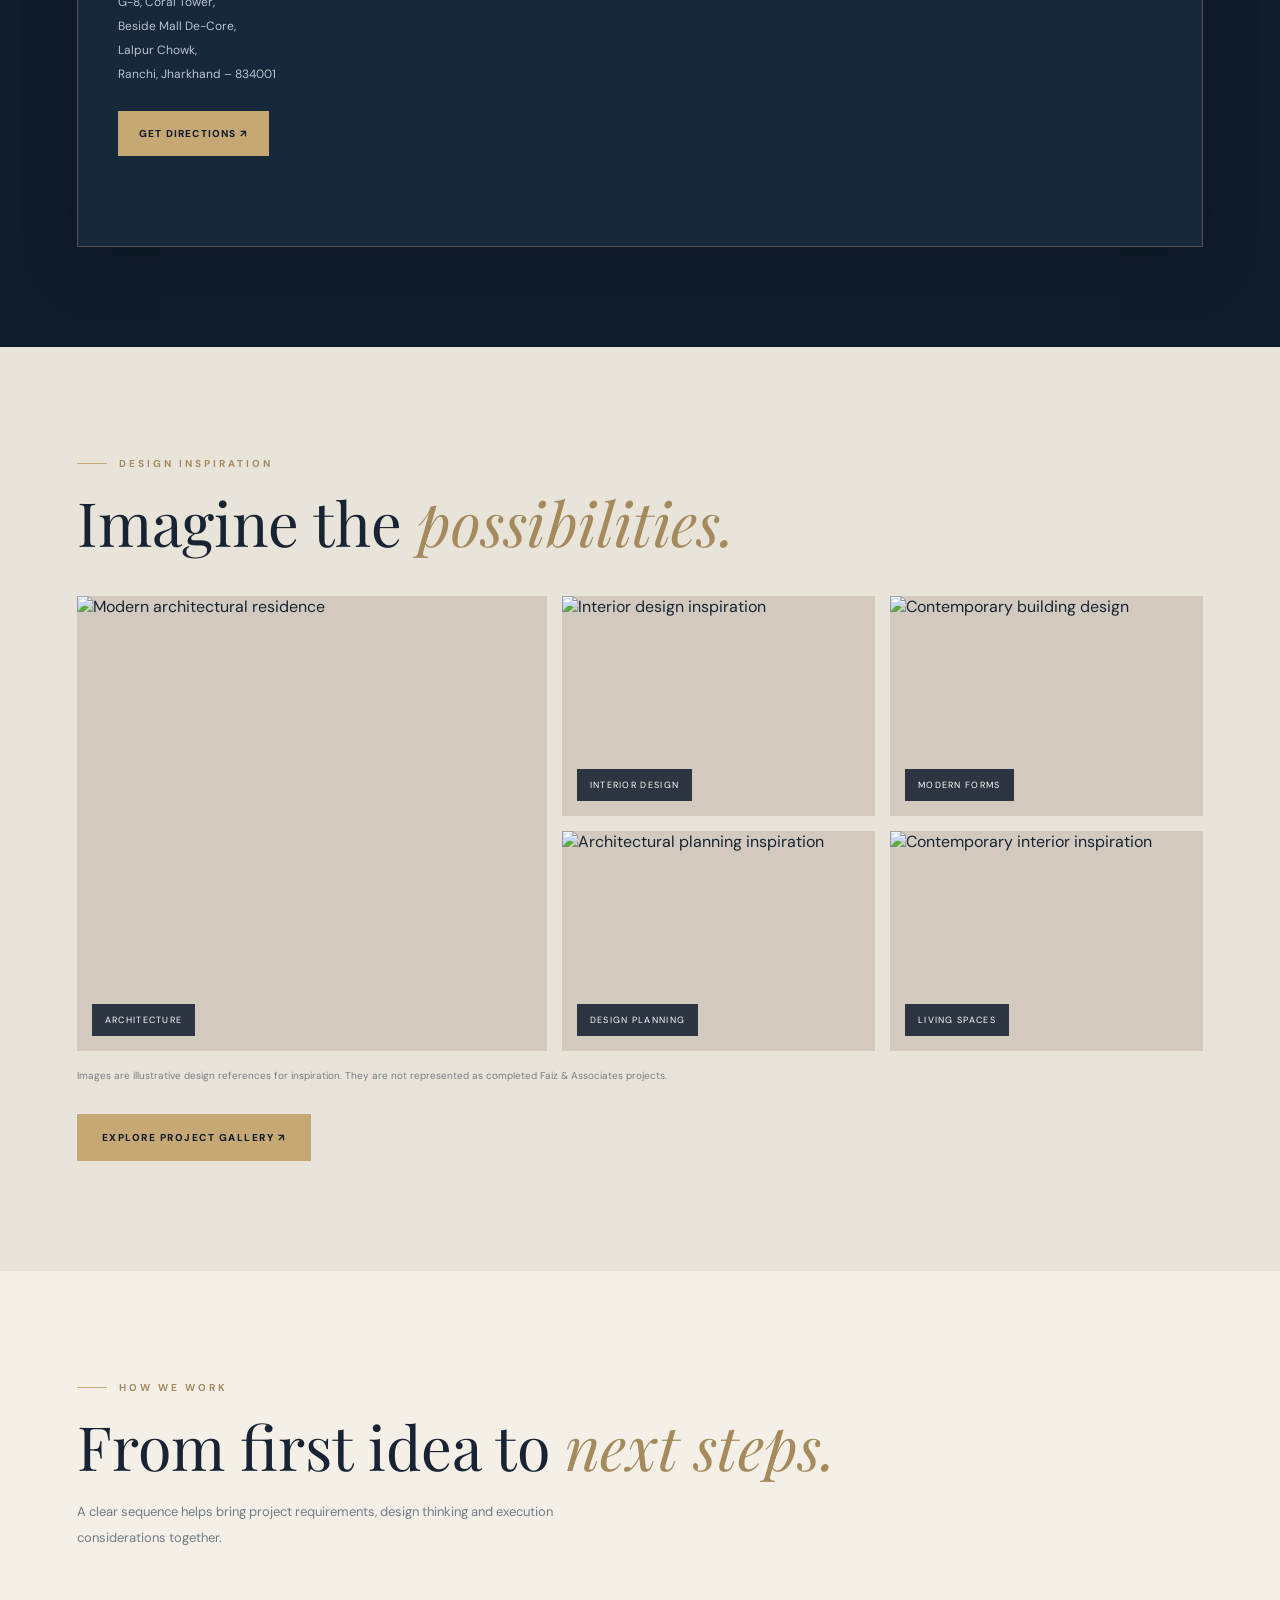
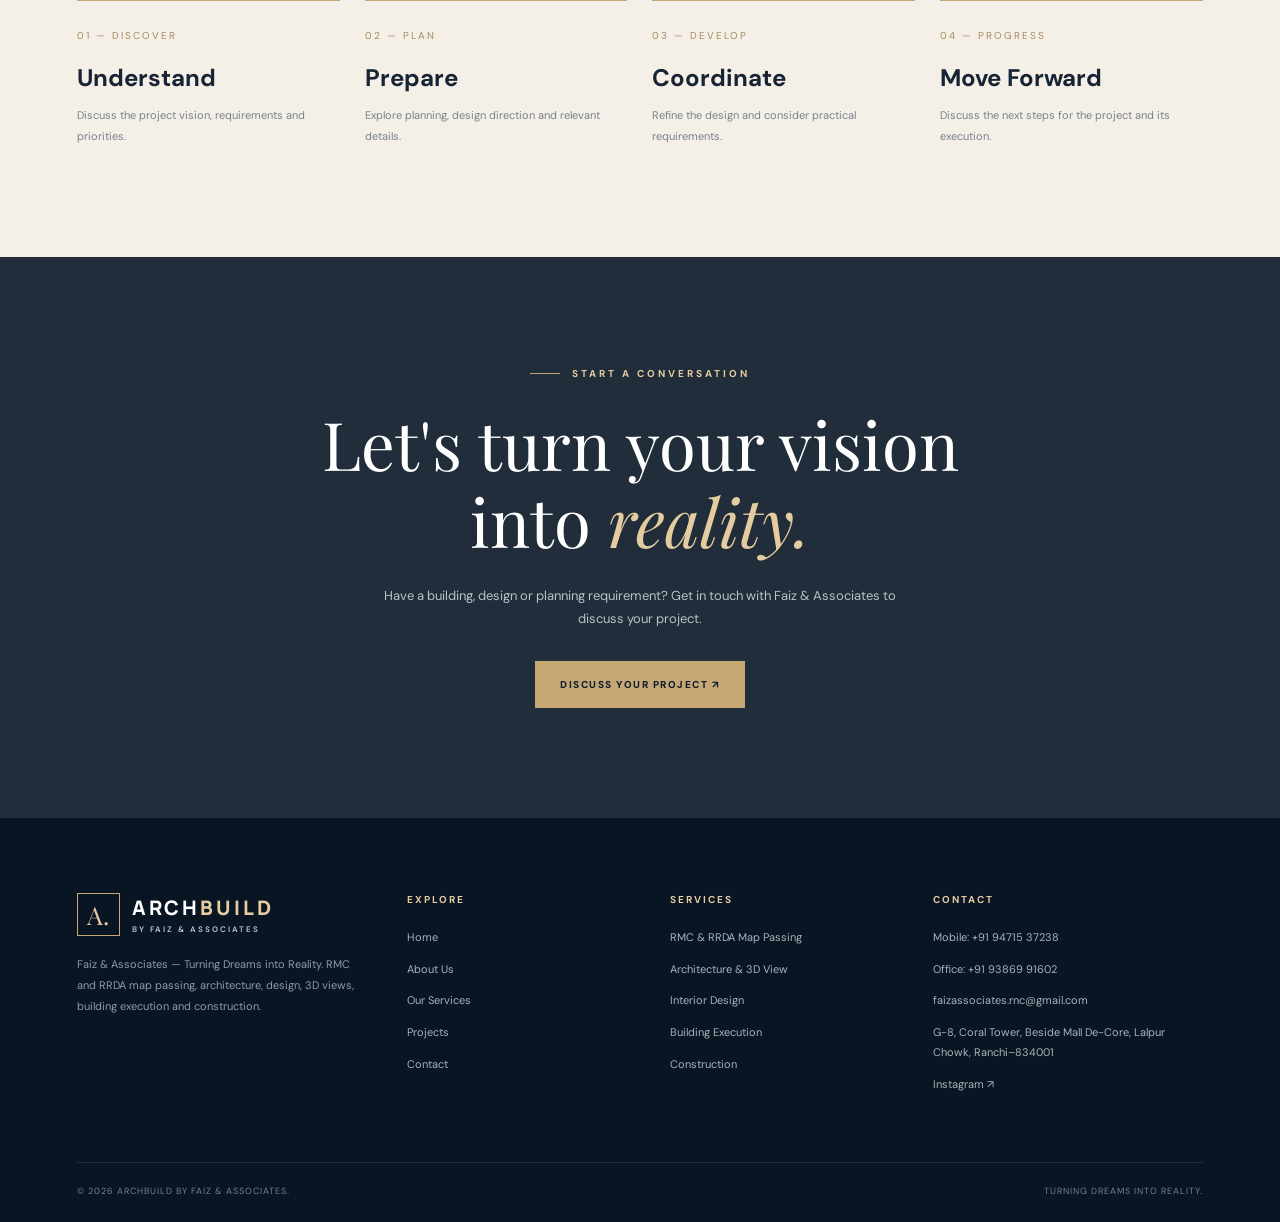
==== commit b89d0e86: "Implement Google Maps section with office location Added a new section for Google Maps location with" ====
--- a/index.html
+++ b/index.html
@@ -586,6 +586,93 @@
   background:
     linear-gradient(#101c2c20,#101c2c30),
     url('https://images.unsplash.com/photo-1503387762-592deb58ef4e?auto=format&fit=crop&w=1200&q=85') center/cover;
+}
+
+/* GOOGLE MAP */
+
+.map-section{
+  background:var(--navy);
+  padding:100px 6%;
+  color:white;
+}
+.map-heading{
+  max-width:1180px;
+  margin:0 auto 38px;
+}
+.map-heading .eyebrow{color:var(--gold2)}
+.map-heading h2{
+  font-family:'Playfair Display',serif;
+  font-size:clamp(38px,5vw,60px);
+  font-weight:400;
+  margin:20px 0 12px;
+}
+.map-heading h2 em{color:var(--gold2)}
+.map-heading p{
+  color:#aeb8c3;
+  font-size:12px;
+  line-height:1.8;
+  max-width:540px;
+}
+.map-layout{
+  max-width:1180px;
+  margin:auto;
+  display:grid;
+  grid-template-columns:.8fr 1.5fr;
+  background:var(--navy2);
+  border:1px solid #C6A87555;
+  box-shadow:0 20px 55px #0003;
+}
+.map-info{
+  padding:40px;
+  display:flex;
+  flex-direction:column;
+  justify-content:center;
+}
+.map-info h3{
+  font-family:'Playfair Display',serif;
+  font-size:30px;
+  font-weight:400;
+  color:var(--gold2);
+  margin-bottom:20px;
+}
+.map-info p{
+  color:#b9c3ce;
+  font-size:12px;
+  line-height:2;
+  margin-bottom:25px;
+}
+.map-info .map-label{
+  color:var(--gold2);
+  font-size:9px;
+  letter-spacing:2px;
+  text-transform:uppercase;
+  margin-bottom:12px;
+}
+.map-directions{
+  display:inline-flex;
+  align-items:center;
+  justify-content:center;
+  width:fit-content;
+  padding:16px 21px;
+  background:var(--gold);
+  color:var(--navy);
+  font-size:10px;
+  font-weight:800;
+  letter-spacing:1.2px;
+  text-transform:uppercase;
+  transition:.3s;
+}
+.map-directions:hover{
+  background:var(--gold2);
+  transform:translateY(-3px);
+}
+.map-frame{
+  min-height:430px;
+  width:100%;
+  height:100%;
+  border:0;
+  display:block;
+  filter:grayscale(25%);
 }
 
 /* INSPIRATION */
@@ -786,6 +873,8 @@
   .credential-strip{padding:25px 5%}
   .process-grid{grid-template-columns:repeat(2,1fr)}
   .inspiration-grid{grid-template-rows:250px 200px}
+  .map-layout{grid-template-columns:1fr}
+  .map-frame{min-height:360px}
 }
 @media(max-width:520px){
   .topbar{justify-content:center;text-align:center}
@@ -812,6 +901,9 @@
   .founder-content h2{font-size:43px}
   .details-panel{padding:25px 20px}
   .details-visual{min-height:330px}
+  .map-section{padding:75px 6%}
+  .map-info{padding:28px 24px}
+  .map-frame{min-height:320px}
   .inspiration-grid{
     grid-template-columns:1fr;
     grid-template-rows:300px 220px 220px 220px 220px;
@@ -883,7 +975,6 @@
 
 <section class="hero">
   <div class="hero-content reveal">
-
     <div class="eyebrow">Architecture · Design · Construction</div>
     <div class="hero-brand">ARCHBUILD — BY FAIZ & ASSOCIATES</div>
 
@@ -923,16 +1014,16 @@
 
 <section class="credential-strip">
   <div class="credential-item">
-    <strong>RMC Registered</strong>
-    <span>As stated on company profile</span>
+    <strong>RMC & RRDA Registered</strong>
+    <span>Map Passing Services</span>
   </div>
   <div class="credential-item">
-    <strong>RRDA Registered</strong>
-    <span>As stated on company profile</span>
+    <strong>Architecture & Design</strong>
+    <span>3D Views · Planning</span>
   </div>
   <div class="credential-item">
-    <strong>Faiz & Associates</strong>
-    <span>ARCHBUILD · Ranchi, Jharkhand</span>
+    <strong>Building Execution</strong>
+    <span>Construction · Faiz & Associates</span>
   </div>
 </section>
 
@@ -1167,6 +1258,49 @@
   </div>
 </section>
 
+<!-- GOOGLE MAP LOCATION -->
+
+<section class="map-section">
+  <div class="map-heading">
+    <div class="eyebrow">Our Location · Ranchi</div>
+    <h2>Find us on <em>the map.</em></h2>
+    <p>
+      Visit the office of Faiz & Associates at Lalpur Chowk,
+      Ranchi. Use Google Maps to plan your route.
+    </p>
+  </div>
+
+  <div class="map-layout">
+    <div class="map-info">
+      <div class="map-label">Visit Our Office</div>
+      <h3>Faiz & Associates</h3>
+
+      <p>
+        G-8, Coral Tower,<br>
+        Beside Mall De-Core,<br>
+        Lalpur Chowk,<br>
+        Ranchi, Jharkhand – 834001
+      </p>
+
+      <a
+        class="map-directions"
+        href="https://www.google.com/maps/dir/?api=1&destination=G-8%2C%20Coral%20Tower%2C%20Beside%20Mall%20De-Core%2C%20Lalpur%20Chowk%2C%20Ranchi%2C%20Jharkhand%20834001"
+        target="_blank"
+        rel="noopener noreferrer">
+        Get Directions ↗
+      </a>
+    </div>
+
+    <iframe
+      class="map-frame"
+      src="https://maps.google.com/maps?q=G-8%2C%20Coral%20Tower%2C%20Beside%20Mall%20De-Core%2C%20Lalpur%20Chowk%2C%20Ranchi%2C%20Jharkhand%20834001&t=&z=16&ie=UTF8&iwloc=&output=embed"
+      loading="lazy"
+      referrerpolicy="no-referrer-when-downgrade"
+      title="Faiz and Associates office location">
+    </iframe>
+  </div>
+</section>
+
 <!-- VISUAL INSPIRATION -->
 
 <section class="inspiration">
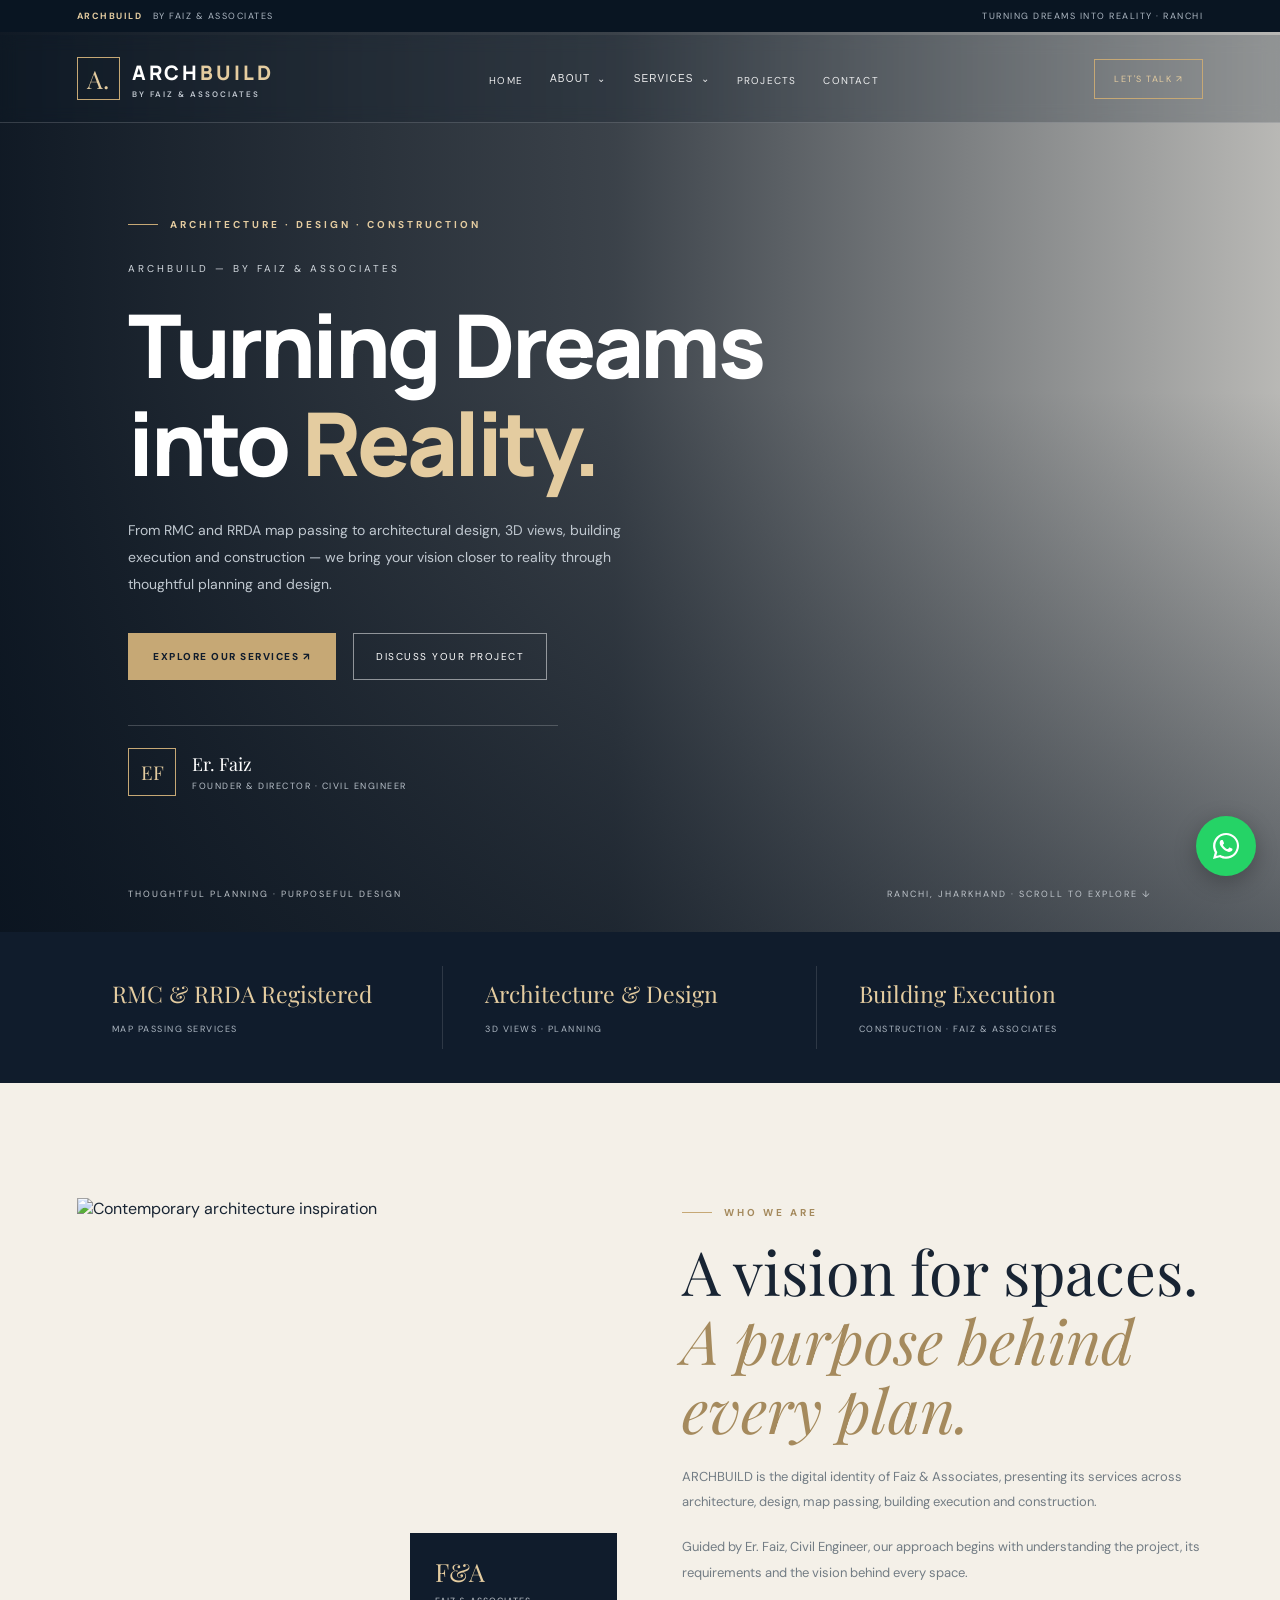
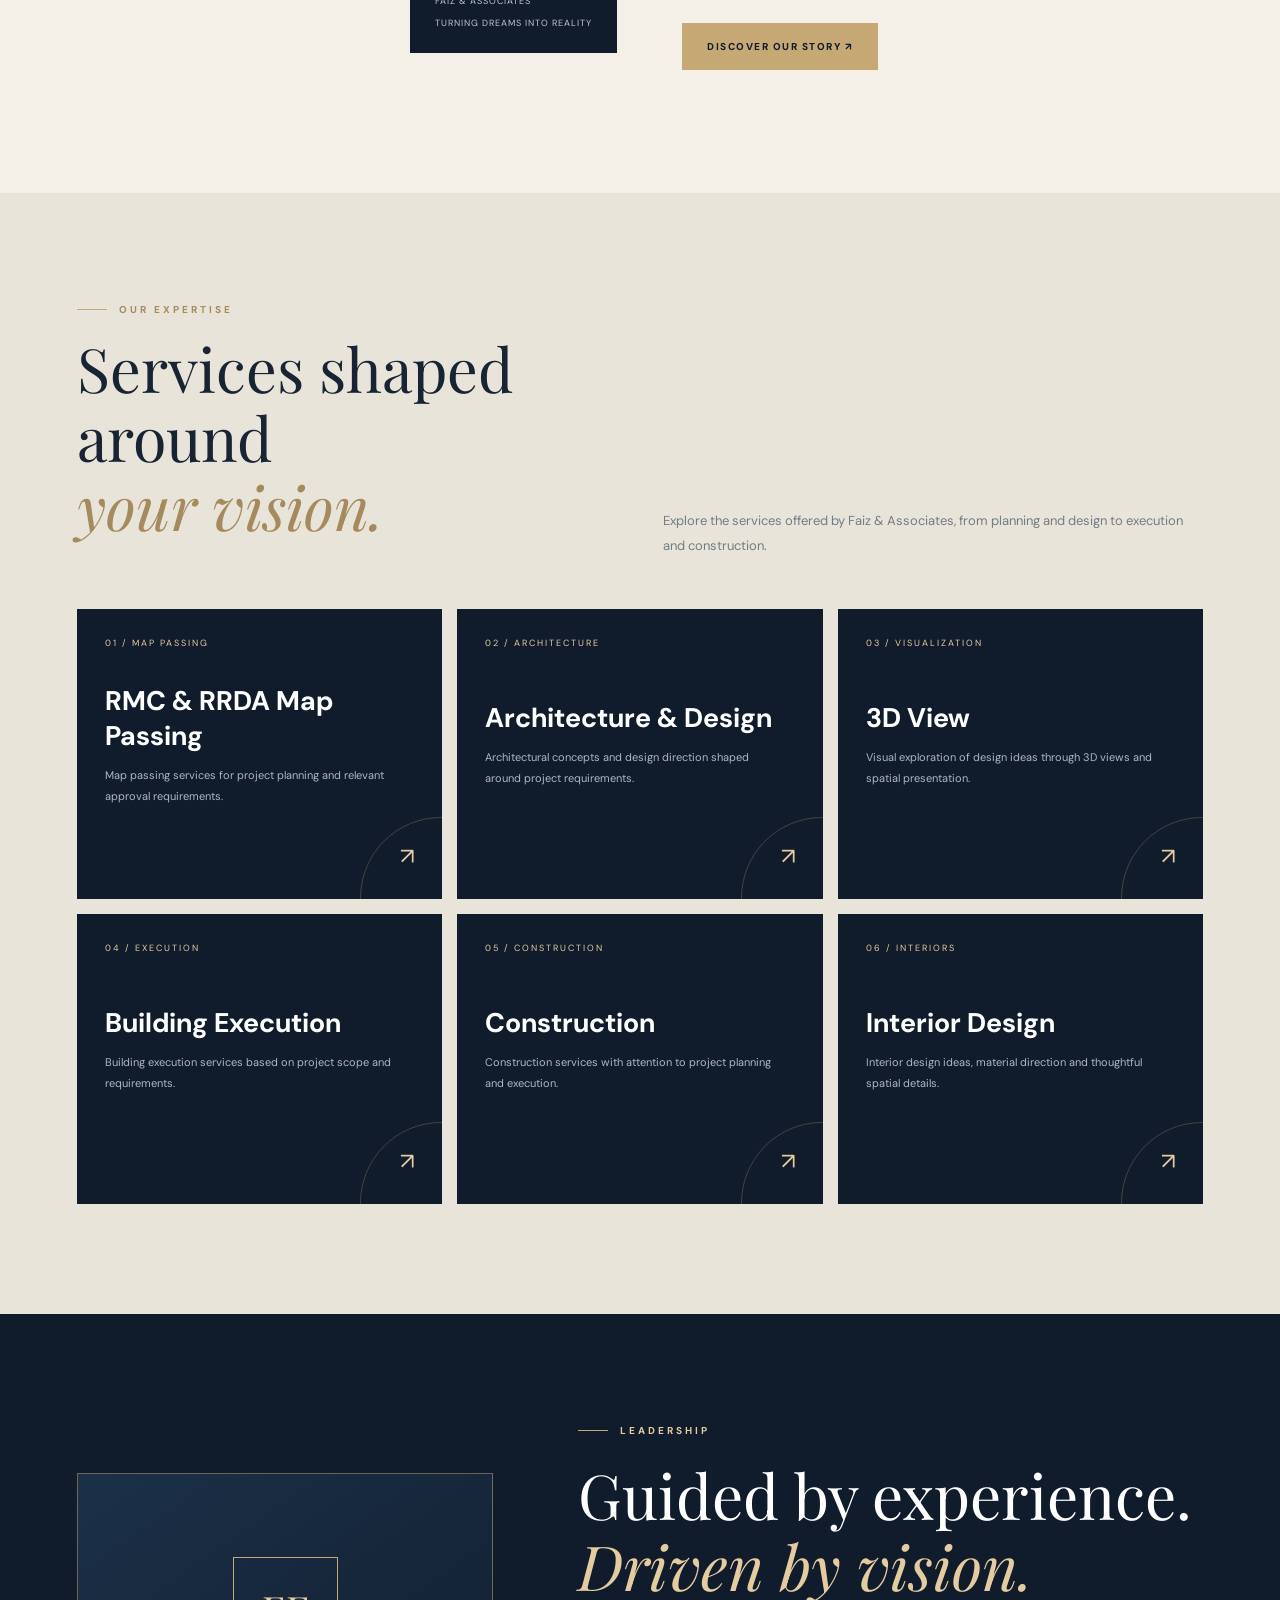
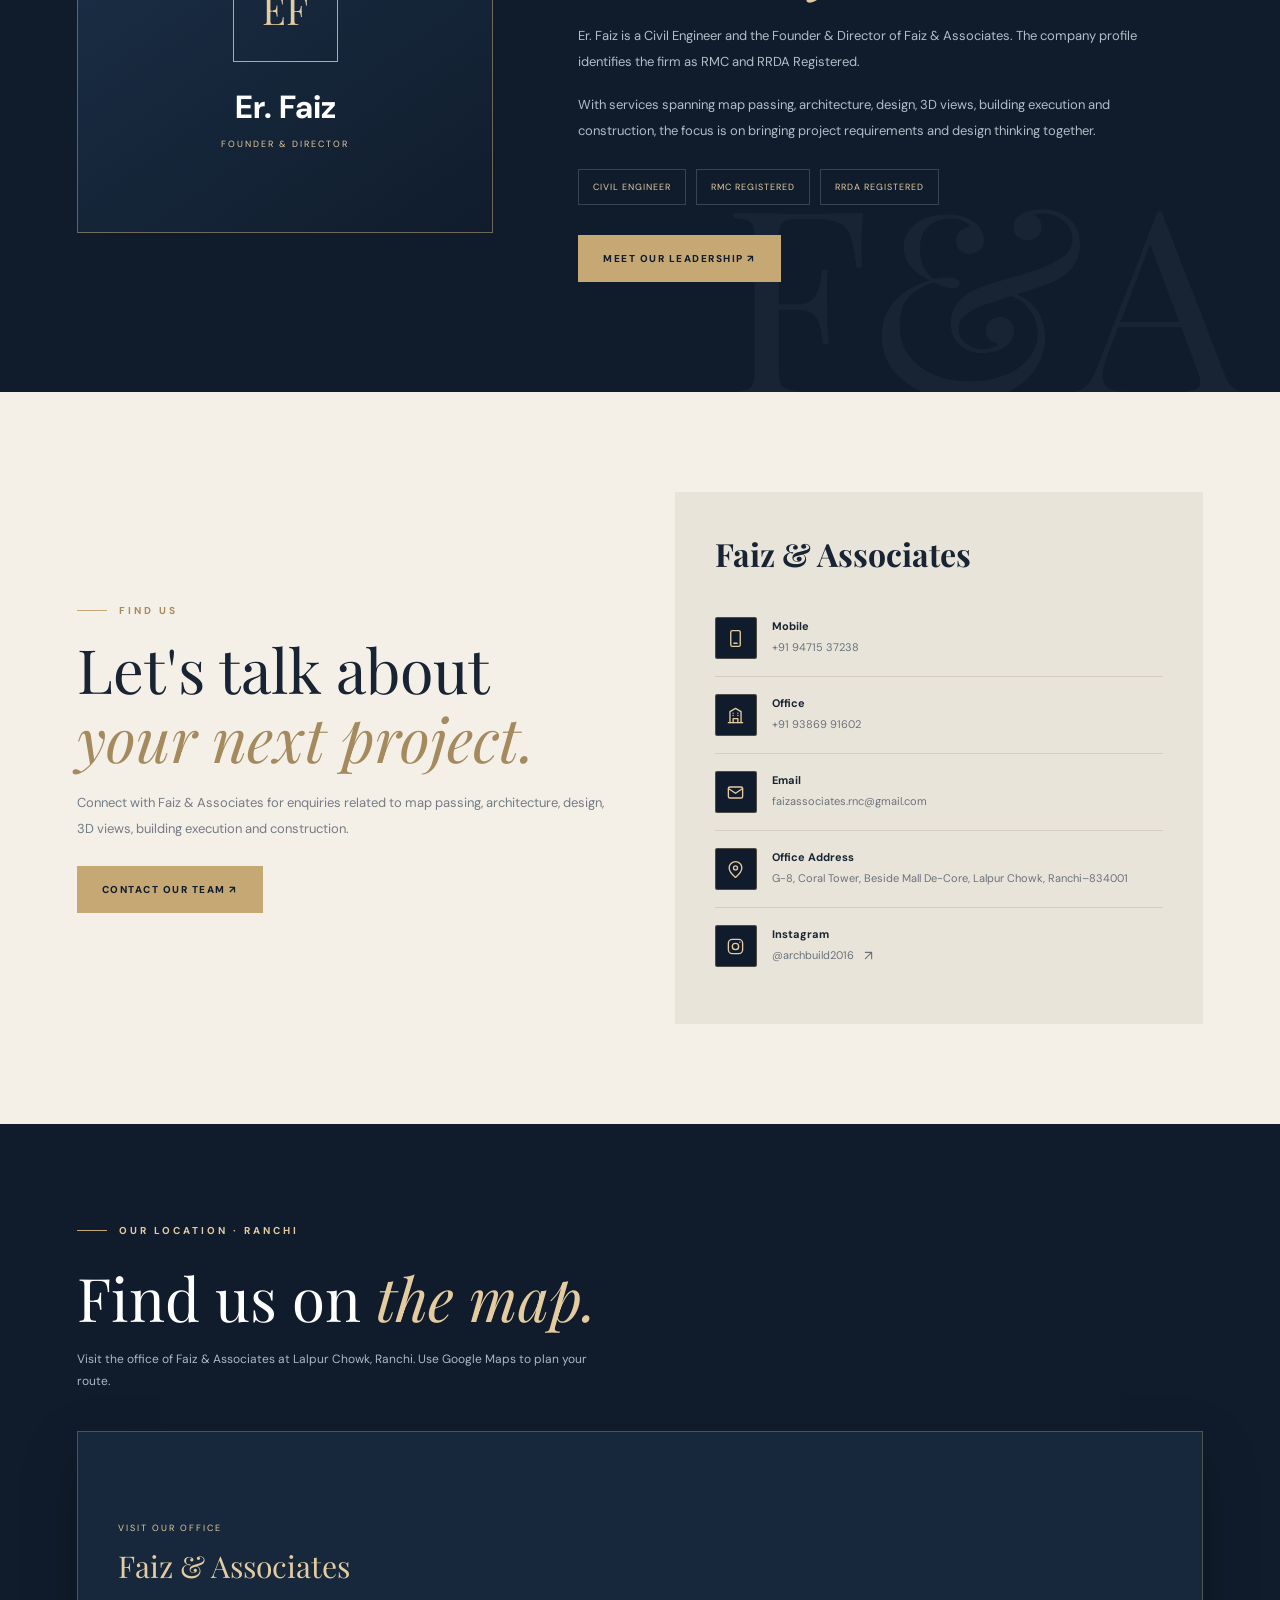
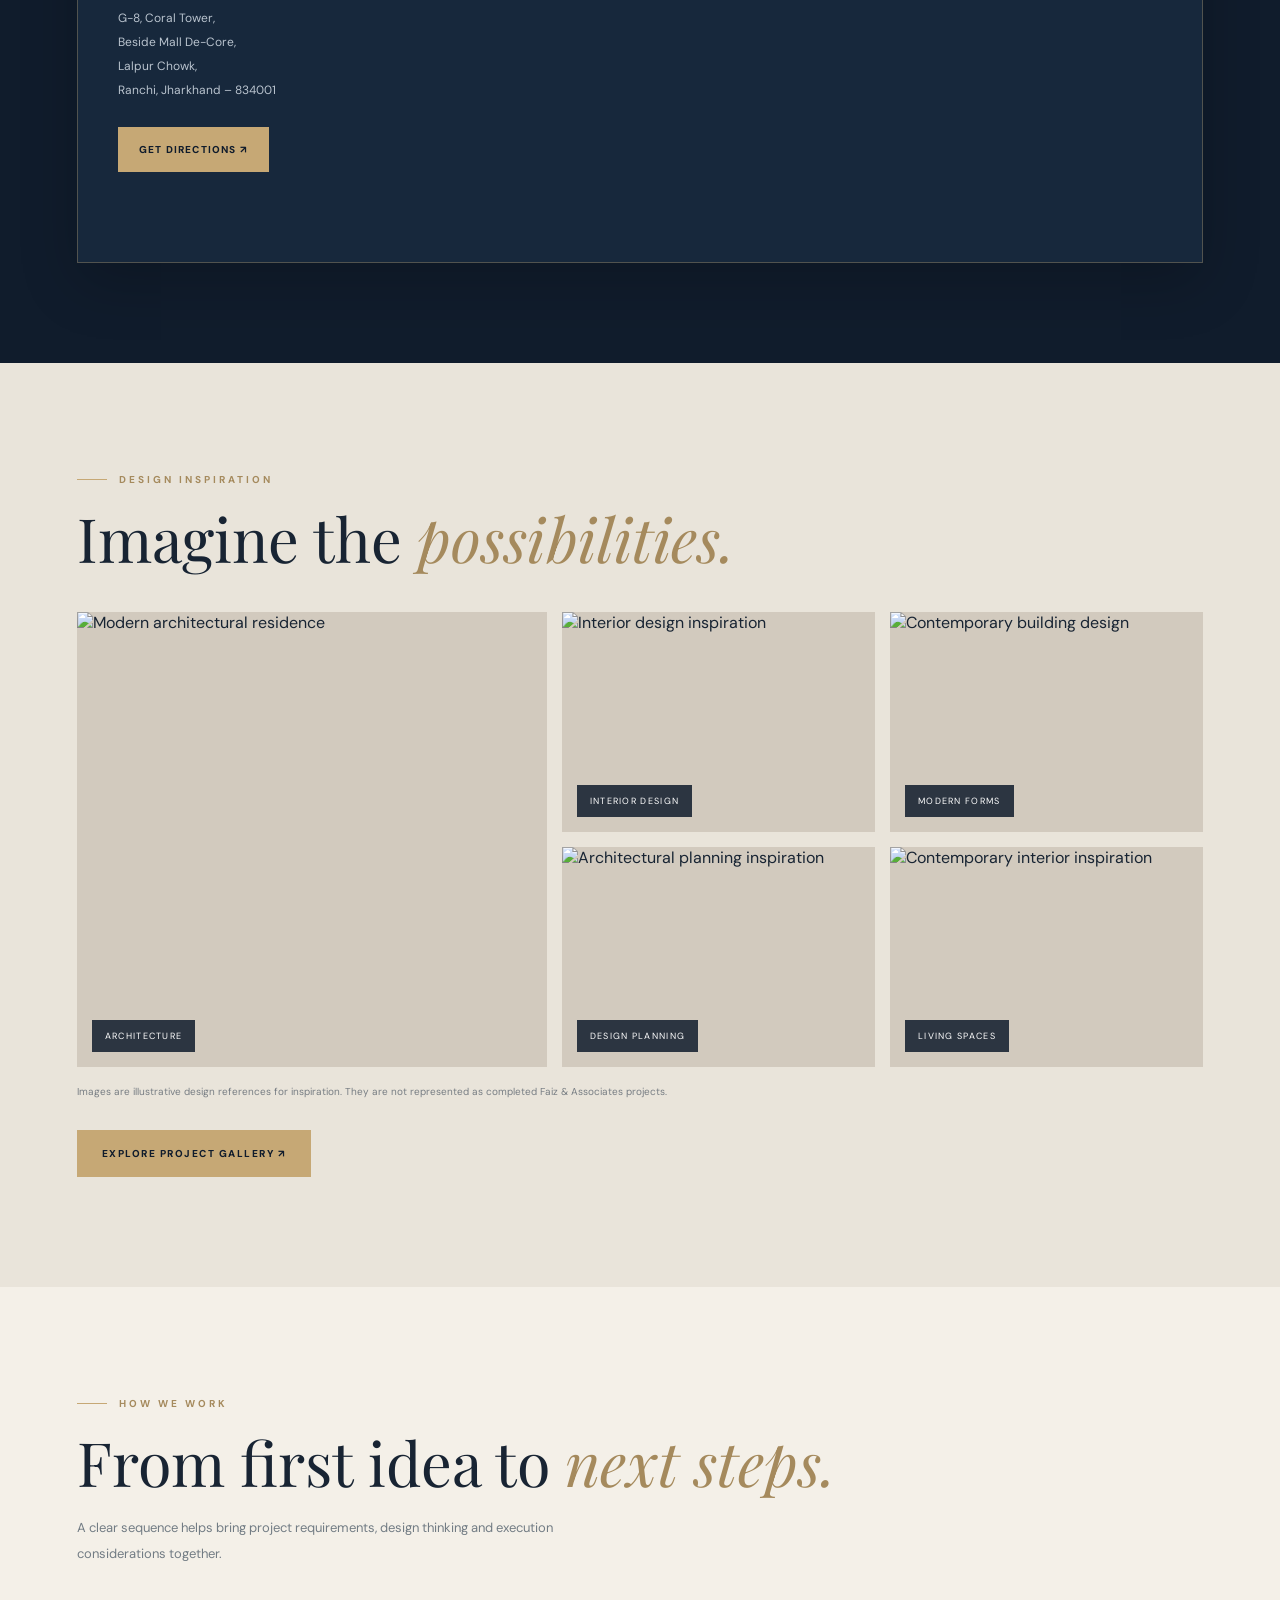
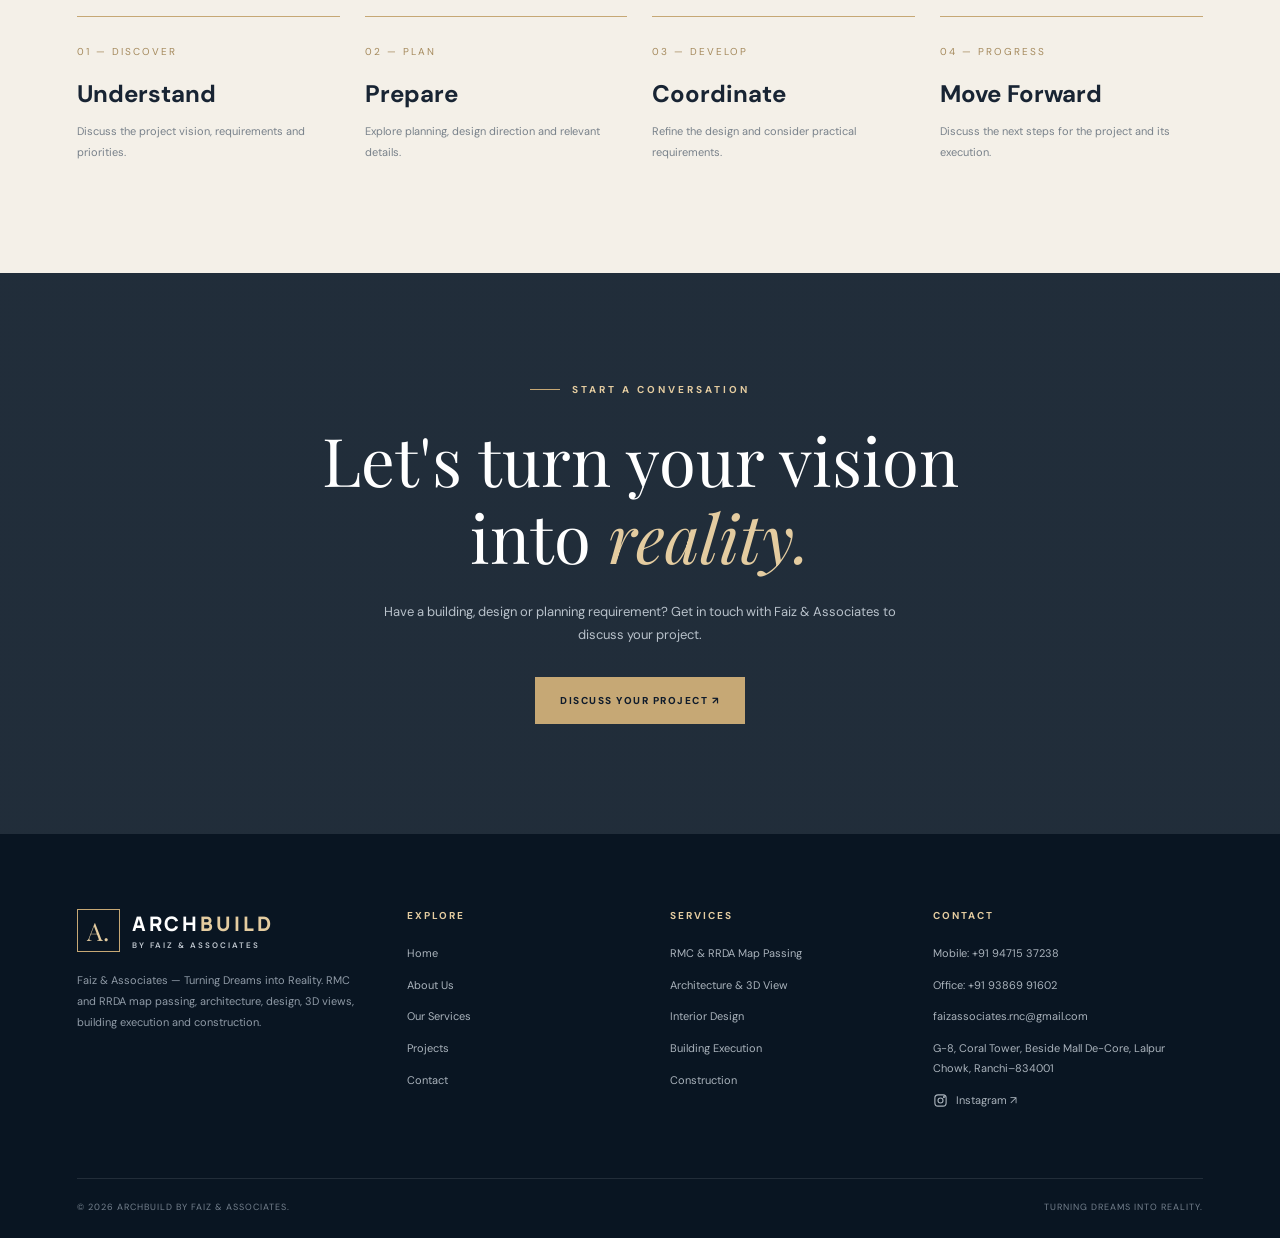
==== commit a3f2d79c: "Update print statement from 'Hello' to 'Goodbye'" ====
--- a/index.html
+++ b/index.html
@@ -24,810 +24,185 @@
   --muted:#AAB3BC;
   --dark:#182433;
 }
-
 *{margin:0;padding:0;box-sizing:border-box}
 html{scroll-behavior:smooth}
-body{
-  background:var(--ivory);
-  color:var(--dark);
-  font-family:'DM Sans',sans-serif;
-  overflow-x:hidden;
-}
+body{background:var(--ivory);color:var(--dark);font-family:'DM Sans',sans-serif;overflow-x:hidden}
 a{text-decoration:none;color:inherit}
 img{max-width:100%;display:block}
 .container{width:min(1180px,88%);margin:auto}
 
-.eyebrow{
-  display:flex;
-  align-items:center;
-  gap:12px;
-  color:#A58A5D;
-  font-size:10px;
-  font-weight:700;
-  letter-spacing:3px;
-  text-transform:uppercase;
-}
-.eyebrow:before{
-  content:"";
-  width:30px;
-  height:1px;
-  background:var(--gold);
-}
-.section-title{
-  font-size:clamp(36px,5vw,61px);
-  line-height:1.13;
-  margin:18px 0;
-  font-family:'Playfair Display',serif;
-  font-weight:400;
-}
+.eyebrow{display:flex;align-items:center;gap:12px;color:#A58A5D;font-size:10px;font-weight:700;letter-spacing:3px;text-transform:uppercase}
+.eyebrow:before{content:"";width:30px;height:1px;background:var(--gold)}
+.section-title{font-size:clamp(36px,5vw,61px);line-height:1.13;margin:18px 0;font-family:'Playfair Display',serif;font-weight:400}
 .section-title em{color:#A58A5D}
-.section-copy{
-  font-size:13px;
-  line-height:1.95;
-  color:#727C84;
-  max-width:560px;
-}
-.btn-gold{
-  display:inline-flex;
-  align-items:center;
-  justify-content:center;
-  gap:18px;
-  padding:17px 25px;
-  background:var(--gold);
-  color:var(--navy);
-  font-size:10px;
-  font-weight:800;
-  letter-spacing:1.5px;
-  text-transform:uppercase;
-  transition:.3s;
-}
-.btn-gold:hover{
-  background:var(--gold2);
-  transform:translateY(-3px);
-}
-.btn-outline{
-  display:inline-flex;
-  padding:16px 22px;
-  border:1px solid rgba(255,255,255,.5);
-  color:white;
-  font-size:10px;
-  letter-spacing:1.5px;
-  text-transform:uppercase;
-  transition:.3s;
-}
+.section-copy{font-size:13px;line-height:1.95;color:#727C84;max-width:560px}
+.btn-gold{display:inline-flex;align-items:center;justify-content:center;gap:18px;padding:17px 25px;background:var(--gold);color:var(--navy);font-size:10px;font-weight:800;letter-spacing:1.5px;text-transform:uppercase;transition:.3s}
+.btn-gold:hover{background:var(--gold2);transform:translateY(-3px)}
+.btn-outline{display:inline-flex;padding:16px 22px;border:1px solid rgba(255,255,255,.5);color:white;font-size:10px;letter-spacing:1.5px;text-transform:uppercase;transition:.3s}
 .btn-outline:hover{border-color:var(--gold);color:var(--gold2)}
 
 /* TOP BAR */
-
-.topbar{
-  background:#091522;
-  color:#aeb8c3;
-  padding:10px 6%;
-  display:flex;
-  justify-content:space-between;
-  align-items:center;
-  gap:15px;
-  font-size:9px;
-  letter-spacing:1.5px;
-  text-transform:uppercase;
-}
+.topbar{background:#091522;color:#aeb8c3;padding:10px 6%;display:flex;justify-content:space-between;align-items:center;gap:15px;font-size:9px;letter-spacing:1.5px;text-transform:uppercase}
 .topbar strong{color:var(--gold2);font-weight:700}
 
 /* NAVIGATION */
-
-.navbar{
-  position:absolute;
-  z-index:1000;
-  top:35px;
-  left:0;
-  width:100%;
-  padding:22px 6%;
-  display:flex;
-  align-items:center;
-  justify-content:space-between;
-  color:white;
-  border-bottom:1px solid rgba(255,255,255,.16);
-  background:rgba(12,25,39,.22);
-  backdrop-filter:blur(8px);
-}
+.navbar{position:absolute;z-index:1000;top:35px;left:0;width:100%;padding:22px 6%;display:flex;align-items:center;justify-content:space-between;color:white;border-bottom:1px solid rgba(255,255,255,.16);background:rgba(12,25,39,.22);backdrop-filter:blur(8px)}
 .brand{display:flex;align-items:center;gap:12px}
-.brand-mark{
-  width:43px;height:43px;
-  border:1px solid var(--gold);
-  display:grid;place-items:center;
-  color:var(--gold2);
-  font-family:'Playfair Display',serif;
-  font-size:25px;
-}
-.brand-name{
-  font-family:'Manrope',sans-serif;
-  font-size:20px;
-  font-weight:800;
-  letter-spacing:3px;
-}
+.brand-mark{width:43px;height:43px;border:1px solid var(--gold);display:grid;place-items:center;color:var(--gold2);font-family:'Playfair Display',serif;font-size:25px}
+.brand-name{font-family:'Manrope',sans-serif;font-size:20px;font-weight:800;letter-spacing:3px}
 .brand-name span{color:var(--gold2)}
-.brand-name small{
-  display:block;
-  font-family:'DM Sans',sans-serif;
-  color:#c1c8d0;
-  font-size:8px;
-  font-weight:600;
-  letter-spacing:2px;
-  margin-top:3px;
-}
-.nav-links{
-  display:flex;
-  align-items:center;
-  gap:27px;
-  list-style:none;
-}
-.nav-links>li>a,.mega-trigger{
-  color:rgba(255,255,255,.9);
-  font-size:10px;
-  letter-spacing:1.2px;
-  text-transform:uppercase;
-  background:none;
-  border:0;
-  cursor:pointer;
-  transition:.3s;
-}
+.brand-name small{display:block;font-family:'DM Sans',sans-serif;color:#c1c8d0;font-size:8px;font-weight:600;letter-spacing:2px;margin-top:3px}
+.nav-links{display:flex;align-items:center;gap:27px;list-style:none}
+.nav-links>li>a,.mega-trigger{color:rgba(255,255,255,.9);font-size:10px;letter-spacing:1.2px;text-transform:uppercase;background:none;border:0;cursor:pointer;transition:.3s}
 .nav-links>li>a:hover,.mega-trigger:hover{color:var(--gold2)}
 .nav-item{position:relative}
 .mega-trigger{display:flex;align-items:center;gap:7px}
-.mega-menu{
-  position:absolute;
-  top:35px;
-  left:-18px;
-  width:255px;
-  padding:12px;
-  background:var(--navy2);
-  border:1px solid rgba(198,168,117,.3);
-  box-shadow:0 20px 45px #0005;
-  opacity:0;
-  visibility:hidden;
-  transform:translateY(10px);
-  transition:.25s;
-}
-.nav-item:hover .mega-menu,
-.nav-item.open .mega-menu{
-  opacity:1;
-  visibility:visible;
-  transform:translateY(0);
-}
-.mega-menu a{
-  display:block;
-  padding:13px 12px;
-  color:#d7dce0;
-  font-size:11px;
-  border-bottom:1px solid #ffffff12;
-}
+.mega-menu{position:absolute;top:35px;left:-18px;width:255px;padding:12px;background:var(--navy2);border:1px solid rgba(198,168,117,.3);box-shadow:0 20px 45px #0005;opacity:0;visibility:hidden;transform:translateY(10px);transition:.25s}
+.nav-item:hover .mega-menu,.nav-item.open .mega-menu{opacity:1;visibility:visible;transform:translateY(0)}
+.mega-menu a{display:block;padding:13px 12px;color:#d7dce0;font-size:11px;border-bottom:1px solid #ffffff12}
 .mega-menu a:last-child{border:0}
 .mega-menu a:hover{color:var(--gold2);background:#ffffff08}
-.nav-cta{
-  padding:13px 19px;
-  border:1px solid var(--gold);
-  color:var(--gold2);
-  font-size:9px;
-  letter-spacing:1.5px;
-  text-transform:uppercase;
-  transition:.3s;
-}
+.nav-cta{padding:13px 19px;border:1px solid var(--gold);color:var(--gold2);font-size:9px;letter-spacing:1.5px;text-transform:uppercase;transition:.3s}
 .nav-cta:hover{background:var(--gold);color:var(--navy)}
-.menu-toggle{
-  display:none;
-  color:white;
-  background:none;
-  border:0;
-  font-size:27px;
-  cursor:pointer;
-}
+.menu-toggle{display:none;color:white;background:none;border:0;font-size:27px;cursor:pointer}
 
 /* HERO */
-
-.hero{
-  min-height:820px;
-  height:100vh;
-  max-height:1050px;
-  position:relative;
-  display:flex;
-  align-items:center;
-  padding:150px 10% 100px;
-  color:white;
-  background:
-    linear-gradient(90deg,rgba(7,17,29,.96),rgba(7,17,29,.78) 48%,rgba(7,17,29,.25)),
-    linear-gradient(0deg,rgba(7,17,29,.55),transparent 60%),
-    url('https://images.unsplash.com/photo-1600607687939-ce8a6c25118c?auto=format&fit=crop&w=2200&q=90') center/cover;
-}
+.hero{min-height:820px;height:100vh;max-height:1050px;position:relative;display:flex;align-items:center;padding:150px 10% 100px;color:white;background:linear-gradient(90deg,rgba(7,17,29,.96),rgba(7,17,29,.78) 48%,rgba(7,17,29,.25)),linear-gradient(0deg,rgba(7,17,29,.55),transparent 60%),url('https://images.unsplash.com/photo-1600607687939-ce8a6c25118c?auto=format&fit=crop&w=2200&q=90') center/cover}
 .hero-content{max-width:790px;position:relative;z-index:2}
 .hero .eyebrow{color:var(--gold2);margin-bottom:25px}
-.hero-brand{
-  display:inline-block;
-  margin-bottom:20px;
-  color:#d3d9df;
-  font-size:10px;
-  letter-spacing:3px;
-  text-transform:uppercase;
-}
-.hero h1{
-  font-family:'Manrope',sans-serif;
-  font-size:clamp(48px,7.5vw,88px);
-  font-weight:800;
-  line-height:1.12;
-  letter-spacing:-3.5px;
-  margin-bottom:25px;
-}
-.hero h1 em{
-  font-family:'Manrope',sans-serif;
-  font-style:normal;
-  font-weight:800;
-  color:var(--gold2);
-  letter-spacing:-3.5px;
-}
-.hero-description{
-  color:#c0c8d0;
-  font-size:14px;
-  line-height:1.95;
-  max-width:550px;
-}
-.hero-actions{
-  display:flex;
-  flex-wrap:wrap;
-  align-items:center;
-  gap:17px;
-  margin-top:35px;
-}
-.hero-founder{
-  display:flex;
-  align-items:center;
-  gap:16px;
-  margin-top:45px;
-  padding-top:22px;
-  border-top:1px solid rgba(255,255,255,.2);
-  max-width:430px;
-}
-.founder-initials{
-  width:48px;height:48px;
-  display:grid;place-items:center;
-  border:1px solid var(--gold);
-  color:var(--gold2);
-  font-family:'Playfair Display',serif;
-  font-size:19px;
-}
-.hero-founder strong{
-  display:block;
-  font-family:'Playfair Display',serif;
-  font-size:18px;
-  font-weight:400;
-}
-.hero-founder span{
-  display:block;
-  margin-top:4px;
-  color:#b9c1ca;
-  font-size:9px;
-  letter-spacing:1.5px;
-  text-transform:uppercase;
-}
-.hero-bottom{
-  position:absolute;
-  bottom:32px;
-  left:10%;right:10%;
-  display:flex;
-  justify-content:space-between;
-  color:#c0c6cc;
-  font-size:9px;
-  letter-spacing:2px;
-  text-transform:uppercase;
-}
+.hero-brand{display:inline-block;margin-bottom:20px;color:#d3d9df;font-size:10px;letter-spacing:3px;text-transform:uppercase}
+.hero h1{font-family:'Manrope',sans-serif;font-size:clamp(48px,7.5vw,88px);font-weight:800;line-height:1.12;letter-spacing:-3.5px;margin-bottom:25px}
+.hero h1 em{font-family:'Manrope',sans-serif;font-style:normal;font-weight:800;color:var(--gold2);letter-spacing:-3.5px}
+.hero-description{color:#c0c8d0;font-size:14px;line-height:1.95;max-width:550px}
+.hero-actions{display:flex;flex-wrap:wrap;align-items:center;gap:17px;margin-top:35px}
+.hero-founder{display:flex;align-items:center;gap:16px;margin-top:45px;padding-top:22px;border-top:1px solid rgba(255,255,255,.2);max-width:430px}
+.founder-initials{width:48px;height:48px;display:grid;place-items:center;border:1px solid var(--gold);color:var(--gold2);font-family:'Playfair Display',serif;font-size:19px}
+.hero-founder strong{display:block;font-family:'Playfair Display',serif;font-size:18px;font-weight:400}
+.hero-founder span{display:block;margin-top:4px;color:#b9c1ca;font-size:9px;letter-spacing:1.5px;text-transform:uppercase}
+.hero-bottom{position:absolute;bottom:32px;left:10%;right:10%;display:flex;justify-content:space-between;color:#c0c6cc;font-size:9px;letter-spacing:2px;text-transform:uppercase}
 
 /* COMPANY CREDENTIALS */
-
-.credential-strip{
-  background:var(--navy);
-  color:white;
-  padding:34px 7%;
-  display:grid;
-  grid-template-columns:repeat(3,1fr);
-  gap:20px;
-}
-.credential-item{
-  padding:12px 22px;
-  border-right:1px solid #ffffff20;
-}
+.credential-strip{background:var(--navy);color:white;padding:34px 7%;display:grid;grid-template-columns:repeat(3,1fr);gap:20px}
+.credential-item{padding:12px 22px;border-right:1px solid #ffffff20}
 .credential-item:last-child{border:0}
-.credential-item strong{
-  display:block;
-  color:var(--gold2);
-  font-family:'Playfair Display',serif;
-  font-size:23px;
-  font-weight:400;
-  margin-bottom:7px;
-}
-.credential-item span{
-  color:#aeb8c3;
-  font-size:9px;
-  letter-spacing:1.5px;
-  text-transform:uppercase;
-}
+.credential-item strong{display:block;color:var(--gold2);font-family:'Playfair Display',serif;font-size:23px;font-weight:400;margin-bottom:7px}
+.credential-item span{color:#aeb8c3;font-size:9px;letter-spacing:1.5px;text-transform:uppercase}
 
 /* INTRO */
-
-.intro{
-  padding:115px 0;
-  display:grid;
-  grid-template-columns:1fr 1fr;
-  align-items:center;
-  gap:85px;
-}
+.intro{padding:115px 0;display:grid;grid-template-columns:1fr 1fr;align-items:center;gap:85px}
 .intro-visual{position:relative}
 .intro-visual img{width:100%;height:480px;object-fit:cover}
-.intro-stamp{
-  position:absolute;
-  right:-20px;
-  bottom:25px;
-  background:var(--navy);
-  color:white;
-  padding:22px 25px;
-  max-width:245px;
-}
-.intro-stamp strong{
-  display:block;
-  font-family:'Playfair Display',serif;
-  font-size:25px;
-  color:var(--gold2);
-  font-weight:400;
-}
-.intro-stamp span{
-  font-size:9px;
-  color:#c0c7ce;
-  line-height:1.7;
-  letter-spacing:1px;
-  text-transform:uppercase;
-}
+.intro-stamp{position:absolute;right:-20px;bottom:25px;background:var(--navy);color:white;padding:22px 25px;max-width:245px}
+.intro-stamp strong{display:block;font-family:'Playfair Display',serif;font-size:25px;color:var(--gold2);font-weight:400}
+.intro-stamp span{font-size:9px;color:#c0c7ce;line-height:1.7;letter-spacing:1px;text-transform:uppercase}
 .intro-content .section-copy{margin:20px 0}
 .intro-content .btn-gold{margin-top:18px}
 
 /* SERVICES */
-
-.services-section{
-  background:var(--stone);
-  padding:110px 0;
-}
-.section-heading-row{
-  display:flex;
-  justify-content:space-between;
-  align-items:end;
-  gap:30px;
-  margin-bottom:50px;
-}
-.services-grid{
-  display:grid;
-  grid-template-columns:repeat(3,1fr);
-  gap:15px;
-}
-.service-card{
-  min-height:290px;
-  padding:28px;
-  display:flex;
-  flex-direction:column;
-  justify-content:space-between;
-  background:var(--navy);
-  color:white;
-  position:relative;
-  overflow:hidden;
-  transition:.35s;
-}
-.service-card:after{
-  content:"";
-  position:absolute;
-  width:160px;height:160px;
-  right:-80px;bottom:-80px;
-  border:1px solid #c6a87545;
-  border-radius:50%;
-  transition:.4s;
-}
-.service-card:hover{
-  transform:translateY(-7px);
-  background:var(--navy3);
-}
+.services-section{background:var(--stone);padding:110px 0}
+.section-heading-row{display:flex;justify-content:space-between;align-items:end;gap:30px;margin-bottom:50px}
+.services-grid{display:grid;grid-template-columns:repeat(3,1fr);gap:15px}
+.service-card{min-height:290px;padding:28px;display:flex;flex-direction:column;justify-content:space-between;background:var(--navy);color:white;position:relative;overflow:hidden;transition:.35s}
+.service-card:after{content:"";position:absolute;width:160px;height:160px;right:-80px;bottom:-80px;border:1px solid #c6a87545;border-radius:50%;transition:.4s}
+.service-card:hover{transform:translateY(-7px);background:var(--navy3)}
 .service-card:hover:after{transform:scale(1.5)}
-.service-number{
-  color:var(--gold2);
-  font-size:9px;
-  letter-spacing:2px;
-}
+.service-number{color:var(--gold2);font-size:9px;letter-spacing:2px}
 .service-card h3{font-size:27px;margin-bottom:12px}
-.service-card p{
-  max-width:290px;
-  color:#aeb8c3;
-  font-size:11px;
-  line-height:1.9;
-}
-.service-arrow{
-  align-self:flex-end;
-  color:var(--gold2);
-  font-size:23px;
-  position:relative;
-  z-index:1;
-}
+.service-card p{max-width:290px;color:#aeb8c3;font-size:11px;line-height:1.9}
+.service-arrow{align-self:flex-end;color:var(--gold2);font-size:23px;position:relative;z-index:1}
 
 /* FOUNDER */
-
-.founder-section{
-  background:var(--navy);
-  color:white;
-  padding:110px 0;
-  position:relative;
-  overflow:hidden;
-}
-.founder-section:after{
-  content:"F&A";
-  position:absolute;
-  right:3%;bottom:-70px;
-  font-family:'Playfair Display',serif;
-  font-size:260px;
-  color:#ffffff08;
-  pointer-events:none;
-}
-.founder-grid{
-  display:grid;
-  grid-template-columns:.8fr 1.2fr;
-  align-items:center;
-  gap:85px;
-  position:relative;
-  z-index:1;
-}
-.founder-card{
-  min-height:360px;
-  border:1px solid rgba(198,168,117,.5);
-  background:linear-gradient(145deg,#1b3048,#101c2c);
-  display:flex;
-  flex-direction:column;
-  justify-content:center;
-  align-items:center;
-  text-align:center;
-  padding:35px;
-}
-.founder-monogram{
-  width:105px;height:105px;
-  border:1px solid var(--gold);
-  display:grid;place-items:center;
-  font-family:'Playfair Display',serif;
-  color:var(--gold2);
-  font-size:39px;
-  margin-bottom:24px;
-}
+.founder-section{background:var(--navy);color:white;padding:110px 0;position:relative;overflow:hidden}
+.founder-section:after{content:"F&A";position:absolute;right:3%;bottom:-70px;font-family:'Playfair Display',serif;font-size:260px;color:#ffffff08;pointer-events:none}
+.founder-grid{display:grid;grid-template-columns:.8fr 1.2fr;align-items:center;gap:85px;position:relative;z-index:1}
+.founder-card{min-height:360px;border:1px solid rgba(198,168,117,.5);background:linear-gradient(145deg,#1b3048,#101c2c);display:flex;flex-direction:column;justify-content:center;align-items:center;text-align:center;padding:35px}
+.founder-monogram{width:105px;height:105px;border:1px solid var(--gold);display:grid;place-items:center;font-family:'Playfair Display',serif;color:var(--gold2);font-size:39px;margin-bottom:24px}
 .founder-card h3{font-size:32px}
-.founder-card p{
-  margin-top:10px;
-  color:var(--gold2);
-  font-size:9px;
-  letter-spacing:2px;
-  text-transform:uppercase;
-}
+.founder-card p{margin-top:10px;color:var(--gold2);font-size:9px;letter-spacing:2px;text-transform:uppercase}
 .founder-content .eyebrow{color:var(--gold2)}
-.founder-content h2{
-  font-size:clamp(39px,5vw,62px);
-  line-height:1.15;
-  margin:22px 0;
-  font-family:'Playfair Display',serif;
-  font-weight:400;
-}
+.founder-content h2{font-size:clamp(39px,5vw,62px);line-height:1.15;margin:22px 0;font-family:'Playfair Display',serif;font-weight:400}
 .founder-content h2 em{color:var(--gold2)}
-.founder-content p{
-  color:#b3bdc8;
-  font-size:13px;
-  line-height:2;
-  margin-bottom:17px;
-  max-width:580px;
-}
-.credentials{
-  display:flex;
-  flex-wrap:wrap;
-  gap:10px;
-  margin-top:25px;
-}
-.credential{
-  border:1px solid #ffffff2b;
-  padding:11px 14px;
-  color:var(--gold2);
-  font-size:9px;
-  letter-spacing:1px;
-  text-transform:uppercase;
-}
+.founder-content p{color:#b3bdc8;font-size:13px;line-height:2;margin-bottom:17px;max-width:580px}
+.credentials{display:flex;flex-wrap:wrap;gap:10px;margin-top:25px}
+.credential{border:1px solid #ffffff2b;padding:11px 14px;color:var(--gold2);font-size:9px;letter-spacing:1px;text-transform:uppercase}
 
 /* COMPANY DETAILS */
-
 .details-section{padding:100px 0}
-.details-grid{
-  display:grid;
-  grid-template-columns:1fr 1fr;
-  gap:70px;
-  align-items:center;
-}
-.details-panel{
-  background:#e9e4da;
-  padding:40px;
-}
-.details-panel h3{
-  font-family:'Playfair Display',serif;
-  font-size:32px;
-  margin-bottom:25px;
-}
-.detail-row{
-  display:flex;
-  gap:15px;
-  padding:17px 0;
-  border-bottom:1px solid #d4cdbf;
-}
+.details-grid{display:grid;grid-template-columns:1fr 1fr;gap:70px;align-items:center}
+.details-panel{background:#e9e4da;padding:40px}
+.details-panel h3{font-family:'Playfair Display',serif;font-size:32px;margin-bottom:25px}
+.detail-row{display:flex;gap:15px;padding:17px 0;border-bottom:1px solid #d4cdbf;align-items:center}
 .detail-row:last-child{border:0}
-.detail-icon{
-  width:38px;height:38px;
-  flex:0 0 38px;
-  display:grid;place-items:center;
-  background:var(--navy);
-  color:var(--gold2);
-  font-size:15px;
-}
-.detail-row strong{
-  display:block;
-  font-size:11px;
-  margin-bottom:5px;
-}
-.detail-row p,.detail-row a{
-  display:block;
-  color:#68727c;
-  font-size:11px;
-  line-height:1.8;
-  overflow-wrap:anywhere;
-}
+.detail-icon{width:42px;height:42px;flex:0 0 42px;display:grid;place-items:center;background:var(--navy);color:var(--gold2);border:1px solid #c6a87555;border-radius:2px}
+.detail-icon svg{width:19px;height:19px;display:block;fill:none;stroke:currentColor;stroke-width:1.7;stroke-linecap:round;stroke-linejoin:round}
+.detail-row strong{display:block;font-size:11px;margin-bottom:5px}
+.detail-row p,.detail-row a{display:block;color:#68727c;font-size:11px;line-height:1.8;overflow-wrap:anywhere}
 .detail-row a:hover{color:#9b7e4d}
-.details-visual{
-  min-height:480px;
-  background:
-    linear-gradient(#101c2c20,#101c2c30),
-    url('https://images.unsplash.com/photo-1503387762-592deb58ef4e?auto=format&fit=crop&w=1200&q=85') center/cover;
-}
+.detail-row .instagram-link{display:flex;align-items:center;gap:7px}
+.instagram-link svg{width:15px;height:15px;fill:none;stroke:currentColor;stroke-width:1.8;stroke-linecap:round;stroke-linejoin:round}
 
 /* GOOGLE MAP */
-
-.map-section{
-  background:var(--navy);
-  padding:100px 6%;
-  color:white;
-}
-.map-heading{
-  max-width:1180px;
-  margin:0 auto 38px;
-}
+.map-section{background:var(--navy);padding:100px 6%;color:white}
+.map-heading{max-width:1180px;margin:0 auto 38px}
 .map-heading .eyebrow{color:var(--gold2)}
-.map-heading h2{
-  font-family:'Playfair Display',serif;
-  font-size:clamp(38px,5vw,60px);
-  font-weight:400;
-  margin:20px 0 12px;
-}
+.map-heading h2{font-family:'Playfair Display',serif;font-size:clamp(38px,5vw,60px);font-weight:400;margin:20px 0 12px}
 .map-heading h2 em{color:var(--gold2)}
-.map-heading p{
-  color:#aeb8c3;
-  font-size:12px;
-  line-height:1.8;
-  max-width:540px;
-}
-.map-layout{
-  max-width:1180px;
-  margin:auto;
-  display:grid;
-  grid-template-columns:.8fr 1.5fr;
-  background:var(--navy2);
-  border:1px solid #C6A87555;
-  box-shadow:0 20px 55px #0003;
-}
-.map-info{
-  padding:40px;
-  display:flex;
-  flex-direction:column;
-  justify-content:center;
-}
-.map-info h3{
-  font-family:'Playfair Display',serif;
-  font-size:30px;
-  font-weight:400;
-  color:var(--gold2);
-  margin-bottom:20px;
-}
-.map-info p{
-  color:#b9c3ce;
-  font-size:12px;
-  line-height:2;
-  margin-bottom:25px;
-}
-.map-info .map-label{
-  color:var(--gold2);
-  font-size:9px;
-  letter-spacing:2px;
-  text-transform:uppercase;
-  margin-bottom:12px;
-}
-.map-directions{
-  display:inline-flex;
-  align-items:center;
-  justify-content:center;
-  width:fit-content;
-  padding:16px 21px;
-  background:var(--gold);
-  color:var(--navy);
-  font-size:10px;
-  font-weight:800;
-  letter-spacing:1.2px;
-  text-transform:uppercase;
-  transition:.3s;
-}
-.map-directions:hover{
-  background:var(--gold2);
-  transform:translateY(-3px);
-}
-.map-frame{
-  min-height:430px;
-  width:100%;
-  height:100%;
-  border:0;
-  display:block;
-  filter:grayscale(25%);
-}
+.map-heading p{color:#aeb8c3;font-size:12px;line-height:1.8;max-width:540px}
+.map-layout{max-width:1180px;margin:auto;display:grid;grid-template-columns:.8fr 1.5fr;background:var(--navy2);border:1px solid #C6A87555;box-shadow:0 20px 55px #0003}
+.map-info{padding:40px;display:flex;flex-direction:column;justify-content:center}
+.map-info h3{font-family:'Playfair Display',serif;font-size:30px;font-weight:400;color:var(--gold2);margin-bottom:20px}
+.map-info p{color:#b9c3ce;font-size:12px;line-height:2;margin-bottom:25px}
+.map-info .map-label{color:var(--gold2);font-size:9px;letter-spacing:2px;text-transform:uppercase;margin-bottom:12px}
+.map-directions{display:inline-flex;align-items:center;justify-content:center;width:fit-content;padding:16px 21px;background:var(--gold);color:var(--navy);font-size:10px;font-weight:800;letter-spacing:1.2px;text-transform:uppercase;transition:.3s}
+.map-directions:hover{background:var(--gold2);transform:translateY(-3px)}
+.map-frame{min-height:430px;width:100%;height:100%;border:0;display:block;filter:grayscale(25%)}
 
 /* INSPIRATION */
-
-.inspiration{
-  padding:110px 0;
-  background:var(--stone);
-}
-.inspiration-grid{
-  display:grid;
-  grid-template-columns:1.2fr .8fr .8fr;
-  grid-template-rows:220px 220px;
-  gap:15px;
-  margin-top:40px;
-}
+.inspiration{padding:110px 0;background:var(--stone)}
+.inspiration-grid{display:grid;grid-template-columns:1.2fr .8fr .8fr;grid-template-rows:220px 220px;gap:15px;margin-top:40px}
 .inspiration-image{position:relative;overflow:hidden;background:#d2cabe}
 .inspiration-image:first-child{grid-row:span 2}
-.inspiration-image img{
-  width:100%;height:100%;
-  object-fit:cover;
-  transition:.7s;
-}
+.inspiration-image img{width:100%;height:100%;object-fit:cover;transition:.7s}
 .inspiration-image:hover img{transform:scale(1.06)}
-.inspiration-label{
-  position:absolute;
-  bottom:15px;left:15px;
-  background:rgba(16,28,44,.85);
-  color:white;
-  padding:10px 13px;
-  font-size:9px;
-  letter-spacing:1.3px;
-  text-transform:uppercase;
-}
-.inspiration-note{
-  margin-top:16px;
-  font-size:10px;
-  color:#777d83;
-  line-height:1.7;
-}
+.inspiration-label{position:absolute;bottom:15px;left:15px;background:rgba(16,28,44,.85);color:white;padding:10px 13px;font-size:9px;letter-spacing:1.3px;text-transform:uppercase}
+.inspiration-note{margin-top:16px;font-size:10px;color:#777d83;line-height:1.7}
 
 /* PROCESS */
-
 .process-section{padding:110px 0}
-.process-grid{
-  display:grid;
-  grid-template-columns:repeat(4,1fr);
-  gap:25px;
-  margin-top:50px;
-}
+.process-grid{display:grid;grid-template-columns:repeat(4,1fr);gap:25px;margin-top:50px}
 .process-item{border-top:1px solid var(--gold);padding-top:22px}
 .process-item span{color:#a58a5d;font-size:10px;letter-spacing:2px}
 .process-item h3{font-size:24px;margin:18px 0 12px}
 .process-item p{color:#78818a;font-size:11px;line-height:1.9}
 
 /* CTA */
-
-.cta{
-  background:
-    linear-gradient(rgba(10,24,39,.9),rgba(10,24,39,.9)),
-    url('https://images.unsplash.com/photo-1600607687920-4e2a09cf159d?auto=format&fit=crop&w=1800&q=85') center/cover;
-  text-align:center;
-  color:white;
-  padding:110px 7%;
-}
+.cta{background:linear-gradient(rgba(10,24,39,.9),rgba(10,24,39,.9)),url('https://images.unsplash.com/photo-1600607687920-4e2a09cf159d?auto=format&fit=crop&w=1800&q=85') center/cover;text-align:center;color:white;padding:110px 7%}
 .cta .eyebrow{justify-content:center;color:var(--gold2)}
-.cta h2{
-  font-family:'Playfair Display',serif;
-  font-size:clamp(39px,6vw,67px);
-  max-width:850px;
-  margin:25px auto;
-  line-height:1.15;
-  font-weight:400;
-}
+.cta h2{font-family:'Playfair Display',serif;font-size:clamp(39px,6vw,67px);max-width:850px;margin:25px auto;line-height:1.15;font-weight:400}
 .cta h2 em{color:var(--gold2)}
-.cta p{
-  color:#b9c2cb;
-  font-size:13px;
-  line-height:1.8;
-  margin:0 auto 30px;
-  max-width:550px;
-}
+.cta p{color:#b9c2cb;font-size:13px;line-height:1.8;margin:0 auto 30px;max-width:550px}
 
 /* FOOTER */
-
 footer{background:#091522;color:white;padding:75px 6% 25px}
-.footer-grid{
-  display:grid;
-  grid-template-columns:1.3fr 1fr 1fr 1.2fr;
-  gap:38px;
-  padding-bottom:55px;
-}
-.footer-brand p{
-  color:#909ba7;
-  font-size:11px;
-  line-height:1.9;
-  margin-top:18px;
-  max-width:280px;
-}
-.footer-col h4{
-  font-family:'DM Sans',sans-serif;
-  color:var(--gold2);
-  font-size:10px;
-  letter-spacing:2px;
-  text-transform:uppercase;
-  margin-bottom:22px;
-}
-.footer-col a,.footer-col p{
-  display:block;
-  color:#aab3bc;
-  font-size:11px;
-  line-height:1.8;
-  margin-bottom:12px;
-  transition:.3s;
-}
+.footer-grid{display:grid;grid-template-columns:1.3fr 1fr 1fr 1.2fr;gap:38px;padding-bottom:55px}
+.footer-brand p{color:#909ba7;font-size:11px;line-height:1.9;margin-top:18px;max-width:280px}
+.footer-col h4{font-family:'DM Sans',sans-serif;color:var(--gold2);font-size:10px;letter-spacing:2px;text-transform:uppercase;margin-bottom:22px}
+.footer-col a,.footer-col p{display:block;color:#aab3bc;font-size:11px;line-height:1.8;margin-bottom:12px;transition:.3s}
 .footer-col a:hover{color:var(--gold2)}
-.footer-bottom{
-  border-top:1px solid #ffffff1a;
-  padding-top:22px;
-  display:flex;
-  justify-content:space-between;
-  gap:20px;
-  color:#75818e;
-  font-size:9px;
-  letter-spacing:1px;
-}
+.footer-social{display:flex!important;align-items:center;gap:8px}
+.footer-social svg{width:15px;height:15px;fill:none;stroke:currentColor;stroke-width:1.8;stroke-linecap:round;stroke-linejoin:round}
+.footer-bottom{border-top:1px solid #ffffff1a;padding-top:22px;display:flex;justify-content:space-between;gap:20px;color:#75818e;font-size:9px;letter-spacing:1px}
 
 /* WHATSAPP */
-
-.whatsapp{
-  position:fixed;
-  right:24px;bottom:24px;
-  z-index:99999;
-  width:60px;height:60px;
-  display:flex;
-  justify-content:center;
-  align-items:center;
-  border-radius:50%;
-  background:#25D366;
-  box-shadow:0 6px 22px #0004;
-  transition:.25s;
-}
+.whatsapp{position:fixed;right:24px;bottom:24px;z-index:99999;width:60px;height:60px;display:flex;justify-content:center;align-items:center;border-radius:50%;background:#25D366;box-shadow:0 6px 22px #0004;transition:.25s}
 .whatsapp:hover{transform:scale(1.08)}
 .whatsapp svg{width:32px;height:32px;display:block}
 
 /* ANIMATION */
-
-.reveal{
-  opacity:0;
-  transform:translateY(25px);
-  transition:opacity .8s ease,transform .8s ease;
-}
+.reveal{opacity:0;transform:translateY(25px);transition:opacity .8s ease,transform .8s ease}
 .reveal.visible{opacity:1;transform:translateY(0)}
 
 /* RESPONSIVE */
-
 @media(max-width:1050px){
   .nav-links{gap:15px}
   .nav-links>li>a,.mega-trigger{font-size:9px}
@@ -839,30 +214,11 @@
   .topbar{font-size:8px;padding:9px 5%}
   .navbar{padding:18px 6%}
   .menu-toggle{display:block}
-  .nav-links{
-    display:none;
-    position:absolute;
-    top:100%;left:0;
-    width:100%;
-    padding:15px 6% 25px;
-    background:var(--navy);
-    flex-direction:column;
-    align-items:stretch;
-    gap:0;
-  }
+  .nav-links{display:none;position:absolute;top:100%;left:0;width:100%;padding:15px 6% 25px;background:var(--navy);flex-direction:column;align-items:stretch;gap:0}
   .nav-links.active{display:flex}
   .nav-links li{padding:14px 0;border-bottom:1px solid #ffffff12}
   .nav-links>li>a,.mega-trigger{font-size:11px}
-  .mega-menu{
-    position:static;
-    display:none;
-    opacity:1;
-    visibility:visible;
-    transform:none;
-    width:100%;
-    margin-top:12px;
-    box-shadow:none;
-  }
+  .mega-menu{position:static;display:none;opacity:1;visibility:visible;transform:none;width:100%;margin-top:12px;box-shadow:none}
   .nav-item.open .mega-menu{display:block}
   .hero{min-height:760px;padding:160px 7% 100px}
   .hero-bottom{left:7%;right:7%}
@@ -904,10 +260,7 @@
   .map-section{padding:75px 6%}
   .map-info{padding:28px 24px}
   .map-frame{min-height:320px}
-  .inspiration-grid{
-    grid-template-columns:1fr;
-    grid-template-rows:300px 220px 220px 220px 220px;
-  }
+  .inspiration-grid{grid-template-columns:1fr;grid-template-rows:300px 220px 220px 220px 220px}
   .inspiration-image:first-child{grid-row:auto}
   .process-grid{grid-template-columns:1fr 1fr;gap:30px 18px}
   .footer-grid{grid-template-columns:1fr;gap:32px}
@@ -931,17 +284,13 @@
 <nav class="navbar">
   <a href="index.html" class="brand">
     <span class="brand-mark">A.</span>
-    <span class="brand-name">
-      ARCH<span>BUILD</span>
-      <small>BY FAIZ & ASSOCIATES</small>
-    </span>
+    <span class="brand-name">ARCH<span>BUILD</span><small>BY FAIZ & ASSOCIATES</small></span>
   </a>
 
   <button class="menu-toggle" id="menuToggle" aria-label="Open menu" aria-expanded="false">☰</button>
 
   <ul class="nav-links" id="navLinks">
     <li><a href="index.html">Home</a></li>
-
     <li class="nav-item">
       <button class="mega-trigger" aria-expanded="false">About <span>⌄</span></button>
       <div class="mega-menu">
@@ -950,7 +299,6 @@
         <a href="about.html#values">Our Values</a>
       </div>
     </li>
-
     <li class="nav-item">
       <button class="mega-trigger" aria-expanded="false">Services <span>⌄</span></button>
       <div class="mega-menu">
@@ -961,7 +309,6 @@
         <a href="construction.html">Building Execution & Construction</a>
       </div>
     </li>
-
     <li><a href="projects.html">Projects</a></li>
     <li><a href="contact.html">Contact</a></li>
   </ul>
@@ -972,29 +319,21 @@
 <main>
 
 <!-- HERO -->
-
 <section class="hero">
   <div class="hero-content reveal">
     <div class="eyebrow">Architecture · Design · Construction</div>
     <div class="hero-brand">ARCHBUILD — BY FAIZ & ASSOCIATES</div>
-
-    <h1>
-      Turning Dreams<br>
-      into <em>Reality.</em>
-    </h1>
-
+    <h1>Turning Dreams<br>into <em>Reality.</em></h1>
     <p class="hero-description">
       From RMC and RRDA map passing to architectural design,
       3D views, building execution and construction —
       we bring your vision closer to reality through
       thoughtful planning and design.
     </p>
-
     <div class="hero-actions">
       <a href="services.html" class="btn-gold">Explore Our Services ↗</a>
       <a href="contact.html" class="btn-outline">Discuss Your Project</a>
     </div>
-
     <div class="hero-founder">
       <div class="founder-initials">EF</div>
       <div>
@@ -1003,7 +342,6 @@
       </div>
     </div>
   </div>
-
   <div class="hero-bottom">
     <span>Thoughtful Planning · Purposeful Design</span>
     <span>Ranchi, Jharkhand · Scroll to Explore ↓</span>
@@ -1011,7 +349,6 @@
 </section>
 
 <!-- COMPANY CREDENTIALS -->
-
 <section class="credential-strip">
   <div class="credential-item">
     <strong>RMC & RRDA Registered</strong>
@@ -1028,55 +365,38 @@
 </section>
 
 <!-- INTRODUCTION -->
-
 <section class="container intro">
   <div class="intro-visual reveal">
-    <img
-      src="https://images.unsplash.com/photo-1600607687939-ce8a6c25118c?auto=format&fit=crop&w=1200&q=85"
-      alt="Contemporary architecture inspiration"
-      loading="lazy">
-
+    <img src="https://images.unsplash.com/photo-1600607687939-ce8a6c25118c?auto=format&fit=crop&w=1200&q=85" alt="Contemporary architecture inspiration" loading="lazy">
     <div class="intro-stamp">
       <strong>F&A</strong>
       <span>Faiz & Associates<br>Turning Dreams into Reality</span>
     </div>
   </div>
-
   <div class="intro-content reveal">
     <div class="eyebrow">Who We Are</div>
-
-    <h2 class="section-title">
-      A vision for spaces.<br>
-      <em>A purpose behind every plan.</em>
-    </h2>
-
+    <h2 class="section-title">A vision for spaces.<br><em>A purpose behind every plan.</em></h2>
     <p class="section-copy">
       ARCHBUILD is the digital identity of Faiz & Associates,
       presenting its services across architecture, design,
       map passing, building execution and construction.
     </p>
-
     <p class="section-copy" style="margin-top:14px">
       Guided by Er. Faiz, Civil Engineer, our approach begins
       with understanding the project, its requirements and
       the vision behind every space.
     </p>
-
     <a href="about.html" class="btn-gold">Discover Our Story ↗</a>
   </div>
 </section>
 
 <!-- SERVICES -->
-
 <section class="services-section">
   <div class="container">
-
     <div class="section-heading-row reveal">
       <div>
         <div class="eyebrow">Our Expertise</div>
-        <h2 class="section-title">
-          Services shaped around<br><em>your vision.</em>
-        </h2>
+        <h2 class="section-title">Services shaped around<br><em>your vision.</em></h2>
       </div>
       <p class="section-copy">
         Explore the services offered by Faiz & Associates,
@@ -1085,181 +405,171 @@
     </div>
 
     <div class="services-grid">
-
       <a href="planning.html" class="service-card reveal">
         <span class="service-number">01 / MAP PASSING</span>
-        <div>
-          <h3>RMC & RRDA Map Passing</h3>
-          <p>Map passing services for project planning and relevant approval requirements.</p>
-        </div>
+        <div><h3>RMC & RRDA Map Passing</h3><p>Map passing services for project planning and relevant approval requirements.</p></div>
         <span class="service-arrow">↗</span>
       </a>
-
       <a href="architecture.html" class="service-card reveal">
         <span class="service-number">02 / ARCHITECTURE</span>
-        <div>
-          <h3>Architecture & Design</h3>
-          <p>Architectural concepts and design direction shaped around project requirements.</p>
-        </div>
+        <div><h3>Architecture & Design</h3><p>Architectural concepts and design direction shaped around project requirements.</p></div>
         <span class="service-arrow">↗</span>
       </a>
-
       <a href="architecture.html" class="service-card reveal">
         <span class="service-number">03 / VISUALIZATION</span>
-        <div>
-          <h3>3D View</h3>
-          <p>Visual exploration of design ideas through 3D views and spatial presentation.</p>
-        </div>
+        <div><h3>3D View</h3><p>Visual exploration of design ideas through 3D views and spatial presentation.</p></div>
         <span class="service-arrow">↗</span>
       </a>
-
       <a href="construction.html" class="service-card reveal">
         <span class="service-number">04 / EXECUTION</span>
-        <div>
-          <h3>Building Execution</h3>
-          <p>Building execution services based on project scope and requirements.</p>
-        </div>
+        <div><h3>Building Execution</h3><p>Building execution services based on project scope and requirements.</p></div>
         <span class="service-arrow">↗</span>
       </a>
-
       <a href="construction.html" class="service-card reveal">
         <span class="service-number">05 / CONSTRUCTION</span>
-        <div>
-          <h3>Construction</h3>
-          <p>Construction services with attention to project planning and execution.</p>
-        </div>
+        <div><h3>Construction</h3><p>Construction services with attention to project planning and execution.</p></div>
         <span class="service-arrow">↗</span>
       </a>
-
       <a href="interior.html" class="service-card reveal">
         <span class="service-number">06 / INTERIORS</span>
-        <div>
-          <h3>Interior Design</h3>
-          <p>Interior design ideas, material direction and thoughtful spatial details.</p>
-        </div>
+        <div><h3>Interior Design</h3><p>Interior design ideas, material direction and thoughtful spatial details.</p></div>
         <span class="service-arrow">↗</span>
       </a>
-
     </div>
   </div>
 </section>
 
 <!-- FOUNDER -->
-
 <section class="founder-section">
   <div class="container founder-grid">
-
     <div class="founder-card reveal">
       <div class="founder-monogram">EF</div>
       <h3>Er. Faiz</h3>
       <p>Founder & Director</p>
     </div>
-
     <div class="founder-content reveal">
       <div class="eyebrow">Leadership</div>
-
-      <h2>
-        Guided by experience.<br>
-        <em>Driven by vision.</em>
-      </h2>
-
+      <h2>Guided by experience.<br><em>Driven by vision.</em></h2>
       <p>
         Er. Faiz is a Civil Engineer and the Founder & Director
         of Faiz & Associates. The company profile identifies
         the firm as RMC and RRDA Registered.
       </p>
-
       <p>
         With services spanning map passing, architecture,
         design, 3D views, building execution and construction,
         the focus is on bringing project requirements and
         design thinking together.
       </p>
-
       <div class="credentials">
         <span class="credential">Civil Engineer</span>
         <span class="credential">RMC Registered</span>
         <span class="credential">RRDA Registered</span>
       </div>
-
-      <a href="about.html" class="btn-gold" style="margin-top:30px">
-        Meet Our Leadership ↗
-      </a>
-    </div>
-
+      <a href="about.html" class="btn-gold" style="margin-top:30px">Meet Our Leadership ↗</a>
+    </div>
   </div>
 </section>
 
 <!-- COMPANY CONTACT DETAILS -->
-
 <section class="details-section">
   <div class="container details-grid">
-
     <div class="reveal">
       <div class="eyebrow">Find Us</div>
-      <h2 class="section-title">
-        Let's talk about<br><em>your next project.</em>
-      </h2>
+      <h2 class="section-title">Let's talk about<br><em>your next project.</em></h2>
       <p class="section-copy">
         Connect with Faiz & Associates for enquiries related
         to map passing, architecture, design, 3D views,
         building execution and construction.
       </p>
-
-      <a href="contact.html" class="btn-gold" style="margin-top:25px">
-        Contact Our Team ↗
-      </a>
+      <a href="contact.html" class="btn-gold" style="margin-top:25px">Contact Our Team ↗</a>
     </div>
 
     <div class="details-panel reveal">
       <h3>Faiz & Associates</h3>
 
+      <!-- MOBILE PHONE ICON -->
       <div class="detail-row">
-        <span class="detail-icon">☎</span>
+        <span class="detail-icon">
+          <svg viewBox="0 0 24 24" aria-hidden="true">
+            <rect x="6" y="2" width="12" height="20" rx="2"/>
+            <path d="M10 18h4"/>
+          </svg>
+        </span>
         <div>
           <strong>Mobile</strong>
           <a href="tel:+919471537238">+91 94715 37238</a>
         </div>
       </div>
 
+      <!-- OFFICE PHONE ICON -->
       <div class="detail-row">
-        <span class="detail-icon">⌕</span>
+        <span class="detail-icon">
+          <svg viewBox="0 0 24 24" aria-hidden="true">
+            <path d="M3 21h18"/>
+            <path d="M5 21V7l7-4 7 4v14"/>
+            <path d="M9 21v-5h6v5"/>
+            <path d="M9 9h.01M15 9h.01M9 12h.01M15 12h.01"/>
+          </svg>
+        </span>
         <div>
           <strong>Office</strong>
           <a href="tel:+919386991602">+91 93869 91602</a>
         </div>
       </div>
 
+      <!-- EMAIL ICON -->
       <div class="detail-row">
-        <span class="detail-icon">✉</span>
+        <span class="detail-icon">
+          <svg viewBox="0 0 24 24" aria-hidden="true">
+            <rect x="3" y="5" width="18" height="14" rx="2"/>
+            <path d="m3 7 9 6 9-6"/>
+          </svg>
+        </span>
         <div>
           <strong>Email</strong>
           <a href="mailto:faizassociates.rnc@gmail.com">faizassociates.rnc@gmail.com</a>
         </div>
       </div>
 
+      <!-- OFFICE ADDRESS / LOCATION ICON -->
       <div class="detail-row">
-        <span class="detail-icon">⌖</span>
+        <span class="detail-icon">
+          <svg viewBox="0 0 24 24" aria-hidden="true">
+            <path d="M20 10c0 5-8 12-8 12S4 15 4 10a8 8 0 1 1 16 0Z"/>
+            <circle cx="12" cy="10" r="2.5"/>
+          </svg>
+        </span>
         <div>
           <strong>Office Address</strong>
           <p>G-8, Coral Tower, Beside Mall De-Core, Lalpur Chowk, Ranchi–834001</p>
         </div>
       </div>
 
+      <!-- INSTAGRAM ICON -->
       <div class="detail-row">
-        <span class="detail-icon">◎</span>
+        <span class="detail-icon">
+          <svg viewBox="0 0 24 24" aria-hidden="true">
+            <rect x="3" y="3" width="18" height="18" rx="5"/>
+            <circle cx="12" cy="12" r="4"/>
+            <circle cx="17.5" cy="6.5" r=".8" fill="currentColor" stroke="none"/>
+          </svg>
+        </span>
         <div>
           <strong>Instagram</strong>
-          <a href="https://www.instagram.com/archbuild2016/" target="_blank" rel="noopener">@archbuild2016 ↗</a>
+          <a class="instagram-link" href="https://www.instagram.com/archbuild2016/" target="_blank" rel="noopener">
+            @archbuild2016
+            <svg viewBox="0 0 24 24" aria-hidden="true">
+              <path d="M7 17 17 7M7 7h10v10"/>
+            </svg>
+          </a>
         </div>
       </div>
     </div>
-
   </div>
 </section>
 
 <!-- GOOGLE MAP LOCATION -->
-
 <section class="map-section">
   <div class="map-heading">
     <div class="eyebrow">Our Location · Ranchi</div>
@@ -1274,19 +584,15 @@
     <div class="map-info">
       <div class="map-label">Visit Our Office</div>
       <h3>Faiz & Associates</h3>
-
       <p>
         G-8, Coral Tower,<br>
         Beside Mall De-Core,<br>
         Lalpur Chowk,<br>
         Ranchi, Jharkhand – 834001
       </p>
-
-      <a
-        class="map-directions"
-        href="https://www.google.com/maps/dir/?api=1&destination=G-8%2C%20Coral%20Tower%2C%20Beside%20Mall%20De-Core%2C%20Lalpur%20Chowk%2C%20Ranchi%2C%20Jharkhand%20834001"
-        target="_blank"
-        rel="noopener noreferrer">
+      <a class="map-directions"
+         href="https://www.google.com/maps/dir/?api=1&destination=G-8%2C%20Coral%20Tower%2C%20Beside%20Mall%20De-Core%2C%20Lalpur%20Chowk%2C%20Ranchi%2C%20Jharkhand%20834001"
+         target="_blank" rel="noopener noreferrer">
         Get Directions ↗
       </a>
     </div>
@@ -1302,58 +608,44 @@
 </section>
 
 <!-- VISUAL INSPIRATION -->
-
 <section class="inspiration">
   <div class="container">
-
     <div class="eyebrow">Design Inspiration</div>
     <h2 class="section-title">Imagine the <em>possibilities.</em></h2>
 
     <div class="inspiration-grid">
-
       <div class="inspiration-image reveal">
         <img src="https://images.unsplash.com/photo-1600607687939-ce8a6c25118c?auto=format&fit=crop&w=1100&q=85" alt="Modern architectural residence" loading="lazy">
         <span class="inspiration-label">Architecture</span>
       </div>
-
       <div class="inspiration-image reveal">
         <img src="https://images.unsplash.com/photo-1600210492486-724fe5c67fb0?auto=format&fit=crop&w=800&q=85" alt="Interior design inspiration" loading="lazy">
         <span class="inspiration-label">Interior Design</span>
       </div>
-
       <div class="inspiration-image reveal">
         <img src="https://images.unsplash.com/photo-1600566753086-00f18fb6b3ea?auto=format&fit=crop&w=800&q=85" alt="Contemporary building design" loading="lazy">
         <span class="inspiration-label">Modern Forms</span>
       </div>
-
       <div class="inspiration-image reveal">
         <img src="https://images.unsplash.com/photo-1503387762-592deb58ef4e?auto=format&fit=crop&w=800&q=85" alt="Architectural planning inspiration" loading="lazy">
         <span class="inspiration-label">Design Planning</span>
       </div>
-
       <div class="inspiration-image reveal">
         <img src="https://images.unsplash.com/photo-1600607687920-4e2a09cf159d?auto=format&fit=crop&w=800&q=85" alt="Contemporary interior inspiration" loading="lazy">
         <span class="inspiration-label">Living Spaces</span>
       </div>
-
     </div>
 
     <p class="inspiration-note">
       Images are illustrative design references for inspiration.
       They are not represented as completed Faiz & Associates projects.
     </p>
-
-    <a href="projects.html" class="btn-gold" style="margin-top:30px">
-      Explore Project Gallery ↗
-    </a>
-
+    <a href="projects.html" class="btn-gold" style="margin-top:30px">Explore Project Gallery ↗</a>
   </div>
 </section>
 
 <!-- PROCESS -->
-
 <section class="container process-section">
-
   <div class="reveal">
     <div class="eyebrow">How We Work</div>
     <h2 class="section-title">From first idea to <em>next steps.</em></h2>
@@ -1364,67 +656,50 @@
   </div>
 
   <div class="process-grid">
-
     <div class="process-item reveal">
       <span>01 — DISCOVER</span>
       <h3>Understand</h3>
       <p>Discuss the project vision, requirements and priorities.</p>
     </div>
-
     <div class="process-item reveal">
       <span>02 — PLAN</span>
       <h3>Prepare</h3>
       <p>Explore planning, design direction and relevant details.</p>
     </div>
-
     <div class="process-item reveal">
       <span>03 — DEVELOP</span>
       <h3>Coordinate</h3>
       <p>Refine the design and consider practical requirements.</p>
     </div>
-
     <div class="process-item reveal">
       <span>04 — PROGRESS</span>
       <h3>Move Forward</h3>
       <p>Discuss the next steps for the project and its execution.</p>
     </div>
-
   </div>
 </section>
 
 <!-- CTA -->
-
 <section class="cta reveal">
   <div class="eyebrow">Start a Conversation</div>
-
-  <h2>
-    Let's turn your vision<br>into <em>reality.</em>
-  </h2>
-
+  <h2>Let's turn your vision<br>into <em>reality.</em></h2>
   <p>
     Have a building, design or planning requirement?
     Get in touch with Faiz & Associates to discuss your project.
   </p>
-
   <a href="contact.html" class="btn-gold">Discuss Your Project ↗</a>
 </section>
 
 </main>
 
 <!-- FOOTER -->
-
 <footer>
   <div class="footer-grid">
-
     <div class="footer-brand">
       <a href="index.html" class="brand">
         <span class="brand-mark">A.</span>
-        <span class="brand-name">
-          ARCH<span>BUILD</span>
-          <small>BY FAIZ & ASSOCIATES</small>
-        </span>
+        <span class="brand-name">ARCH<span>BUILD</span><small>BY FAIZ & ASSOCIATES</small></span>
       </a>
-
       <p>
         Faiz & Associates — Turning Dreams into Reality.
         RMC and RRDA map passing, architecture, design,
@@ -1456,9 +731,15 @@
       <a href="tel:+919386991602">Office: +91 93869 91602</a>
       <a href="mailto:faizassociates.rnc@gmail.com">faizassociates.rnc@gmail.com</a>
       <p>G-8, Coral Tower, Beside Mall De-Core, Lalpur Chowk, Ranchi–834001</p>
-      <a href="https://www.instagram.com/archbuild2016/" target="_blank" rel="noopener">Instagram ↗</a>
-    </div>
-
+      <a class="footer-social" href="https://www.instagram.com/archbuild2016/" target="_blank" rel="noopener">
+        <svg viewBox="0 0 24 24" aria-hidden="true">
+          <rect x="3" y="3" width="18" height="18" rx="5"/>
+          <circle cx="12" cy="12" r="4"/>
+          <circle cx="17.5" cy="6.5" r=".8"/>
+        </svg>
+        Instagram ↗
+      </a>
+    </div>
   </div>
 
   <div class="footer-bottom">
@@ -1468,13 +749,11 @@
 </footer>
 
 <!-- WHATSAPP -->
-
 <a class="whatsapp"
    href="https://wa.me/919471537238"
    target="_blank"
    rel="noopener noreferrer"
    aria-label="Chat with Faiz & Associates on WhatsApp">
-
   <svg viewBox="0 0 32 32" xmlns="http://www.w3.org/2000/svg" aria-hidden="true">
     <path fill="#fff" d="M16.04 3C8.87 3 3.05 8.82 3.05 15.99c0 2.29.6 4.52 1.74 6.47L3 29l6.72-1.76a12.93 12.93 0 0 0 6.31 1.61h.01c7.17 0 13-5.83 13-13S23.21 3 16.04 3zm0 23.6h-.01c-1.9 0-3.77-.51-5.4-1.48l-.39-.23-3.99 1.05 1.07-3.89-.25-.4a10.78 10.78 0 1 1 8.97 4.95zm5.91-8.08c-.32-.16-1.89-.93-2.18-1.03-.29-.11-.5-.16-.71.16-.21.32-.82 1.03-1 1.24-.18.21-.37.24-.69.08-.32-.16-1.35-.5-2.57-1.59-.95-.85-1.59-1.9-1.78-2.22-.18-.32-.02-.49.14-.65.15-.14.32-.37.48-.55.16-.18.21-.32.32-.53.11-.21.05-.4-.03-.56-.08-.16-.71-1.72-.98-2.35-.26-.62-.52-.54-.71-.55h-.61c-.21 0-.55.08-.84.4-.29.32-1.1 1.08-1.1 2.64 0 1.56 1.13 3.07 1.29 3.28.16.21 2.22 3.39 5.37 4.75.75.32 1.33.52 1.79.66.75.24 1.43.21 1.97.13.6-.09 1.89-.77 2.16-1.51.27-.74.27-1.37.19-1.51-.08-.13-.29-.21-.61-.37z"/>
   </svg>
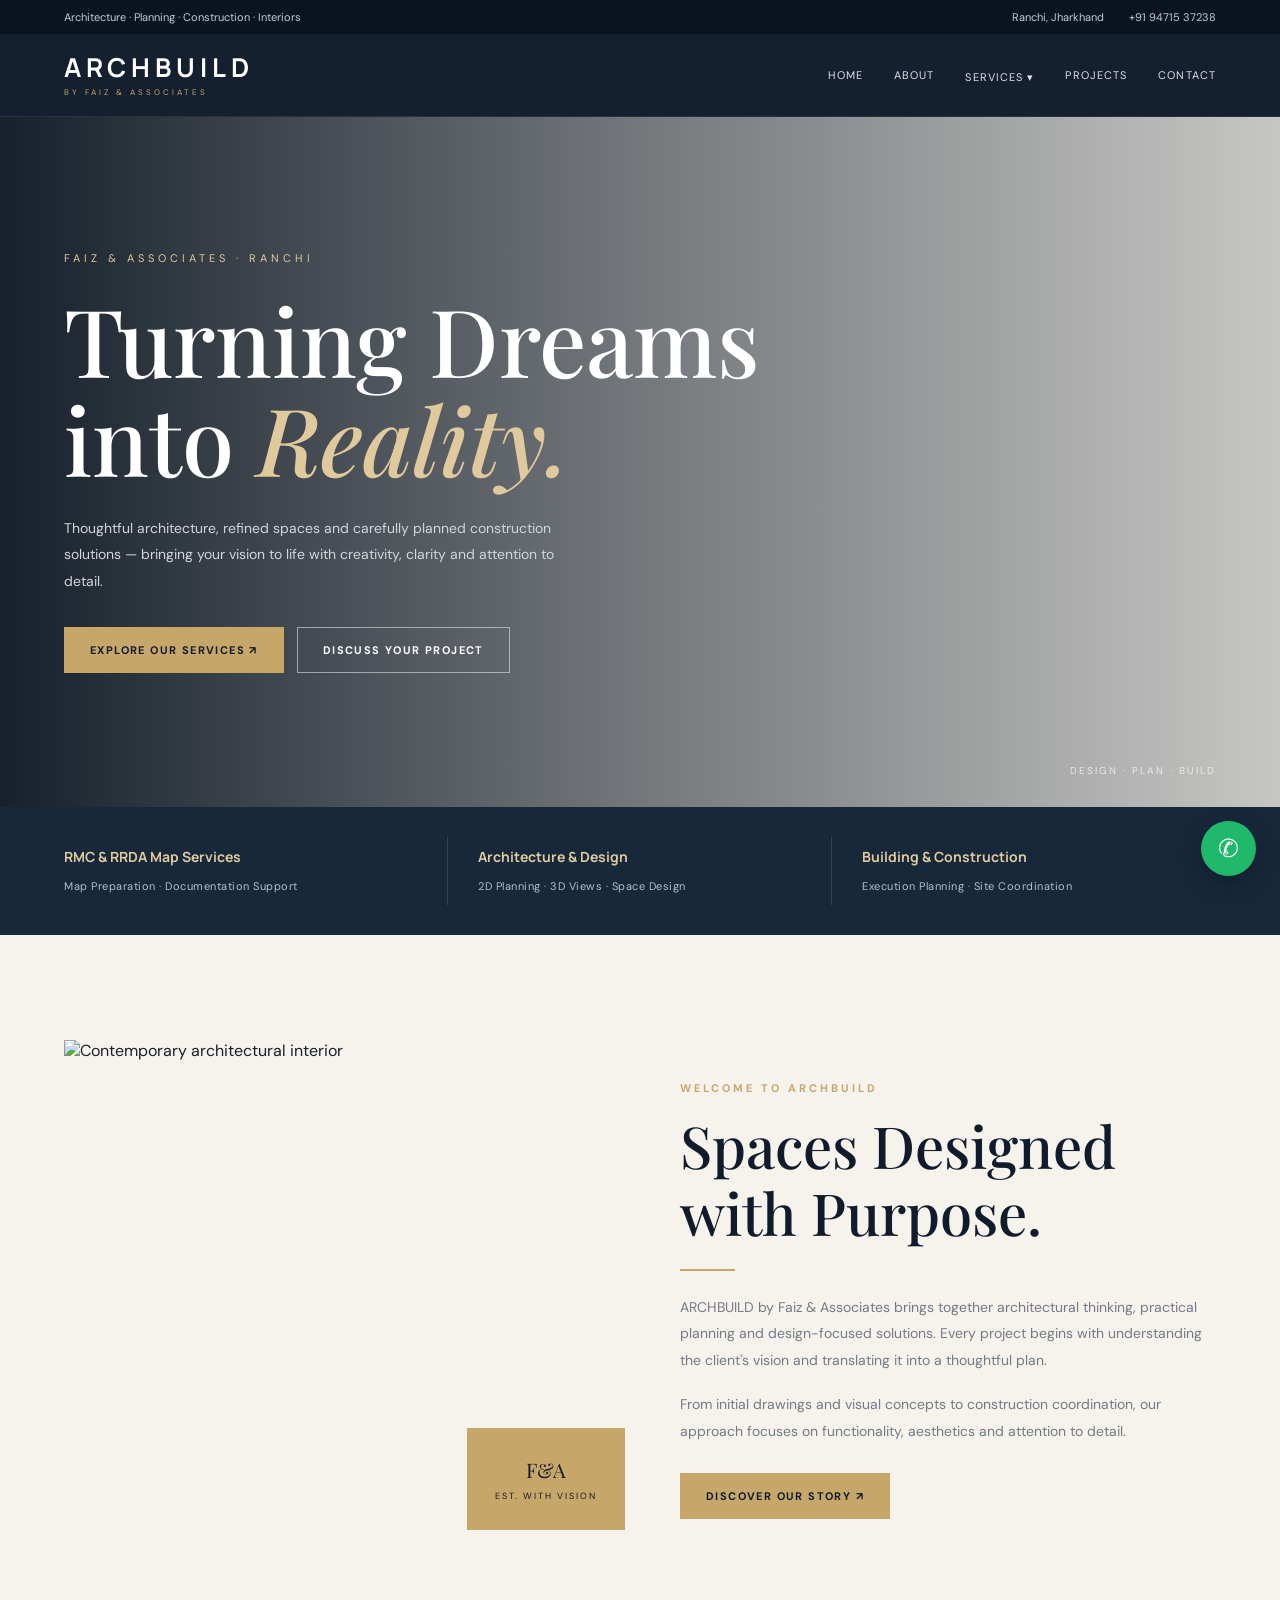
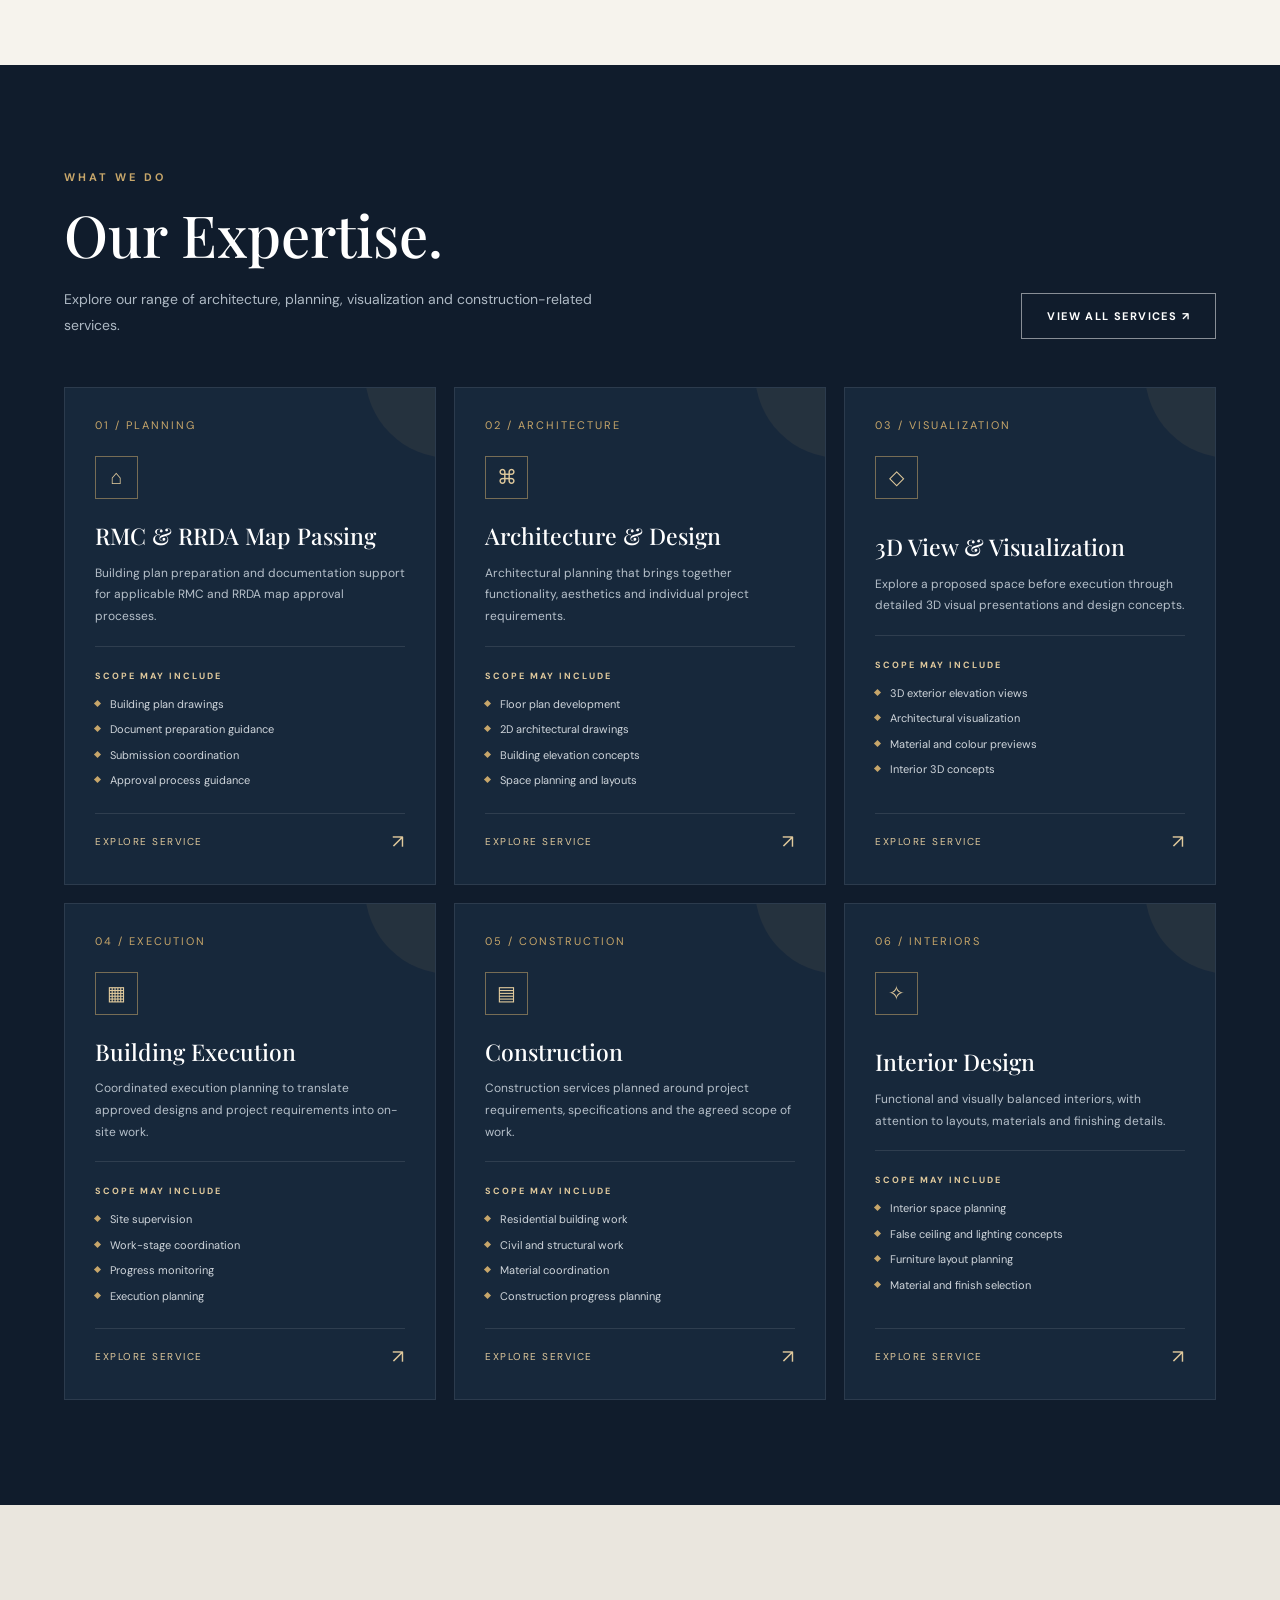
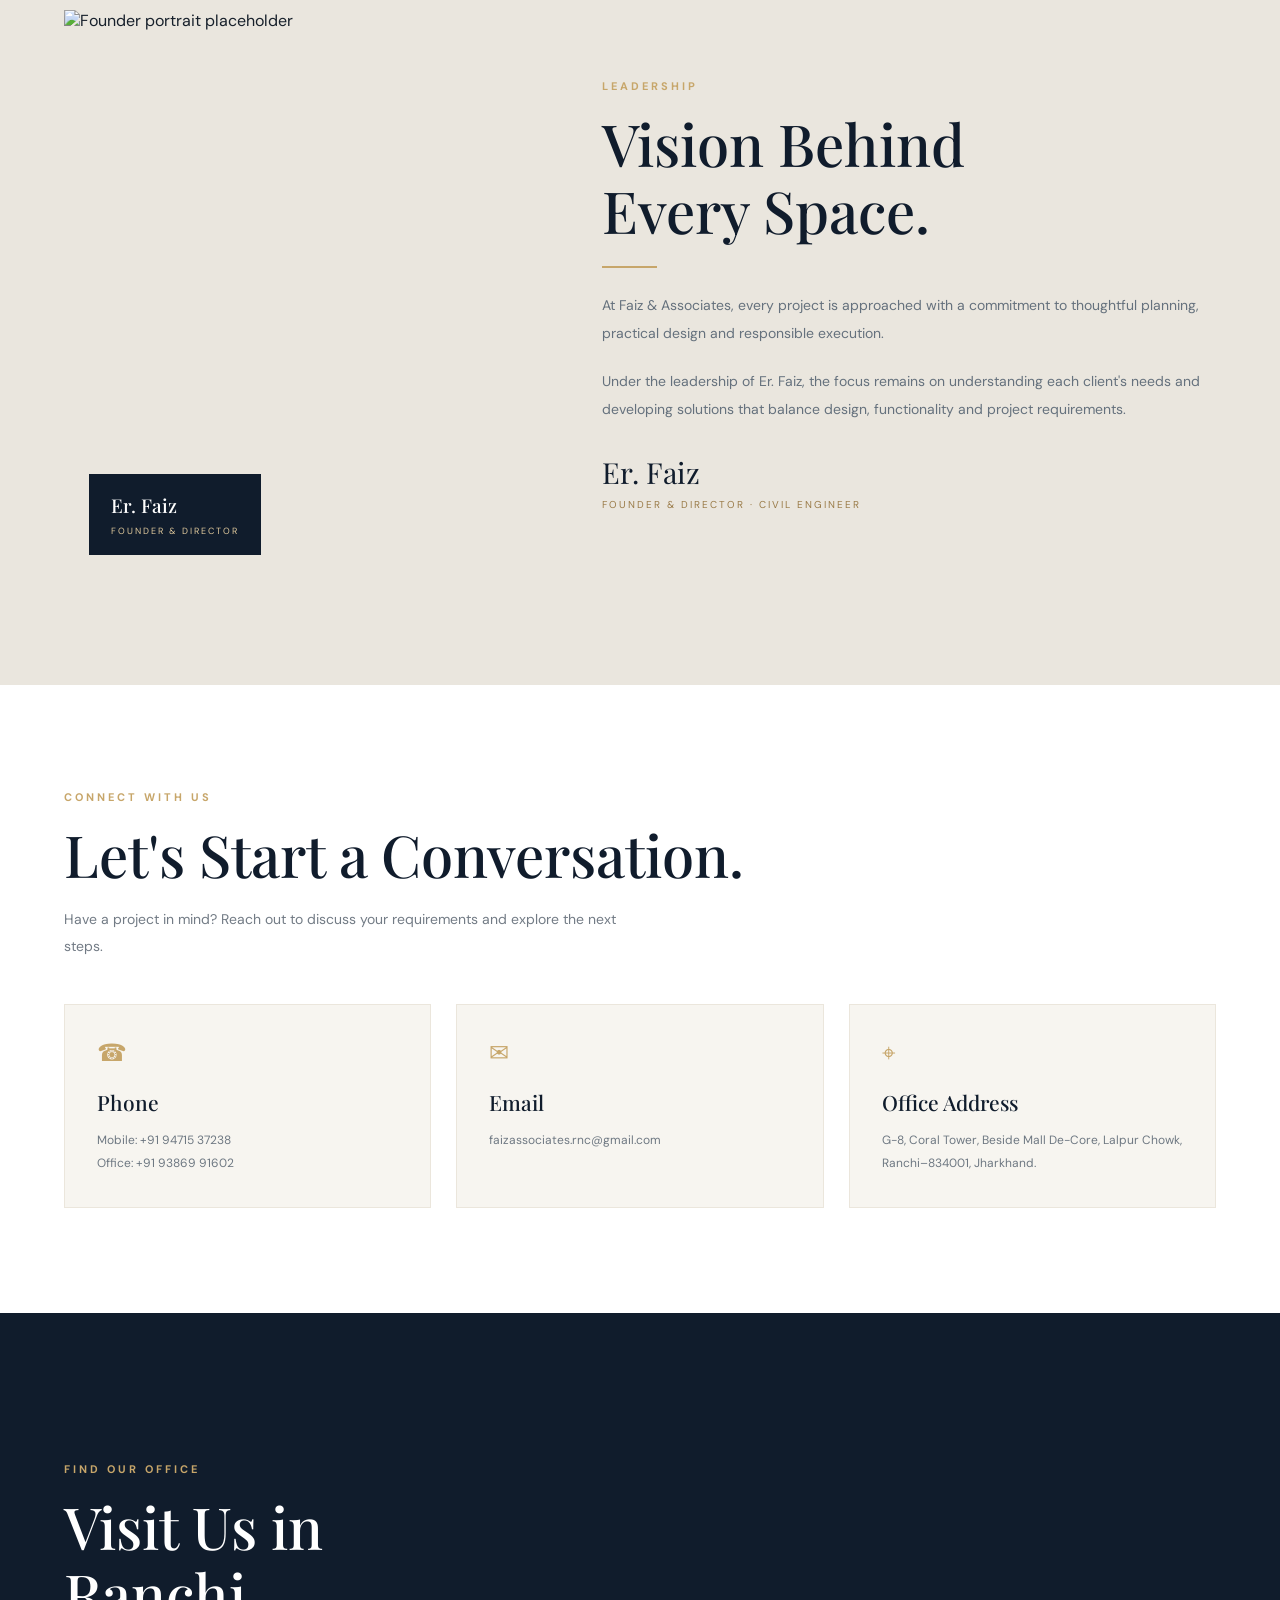
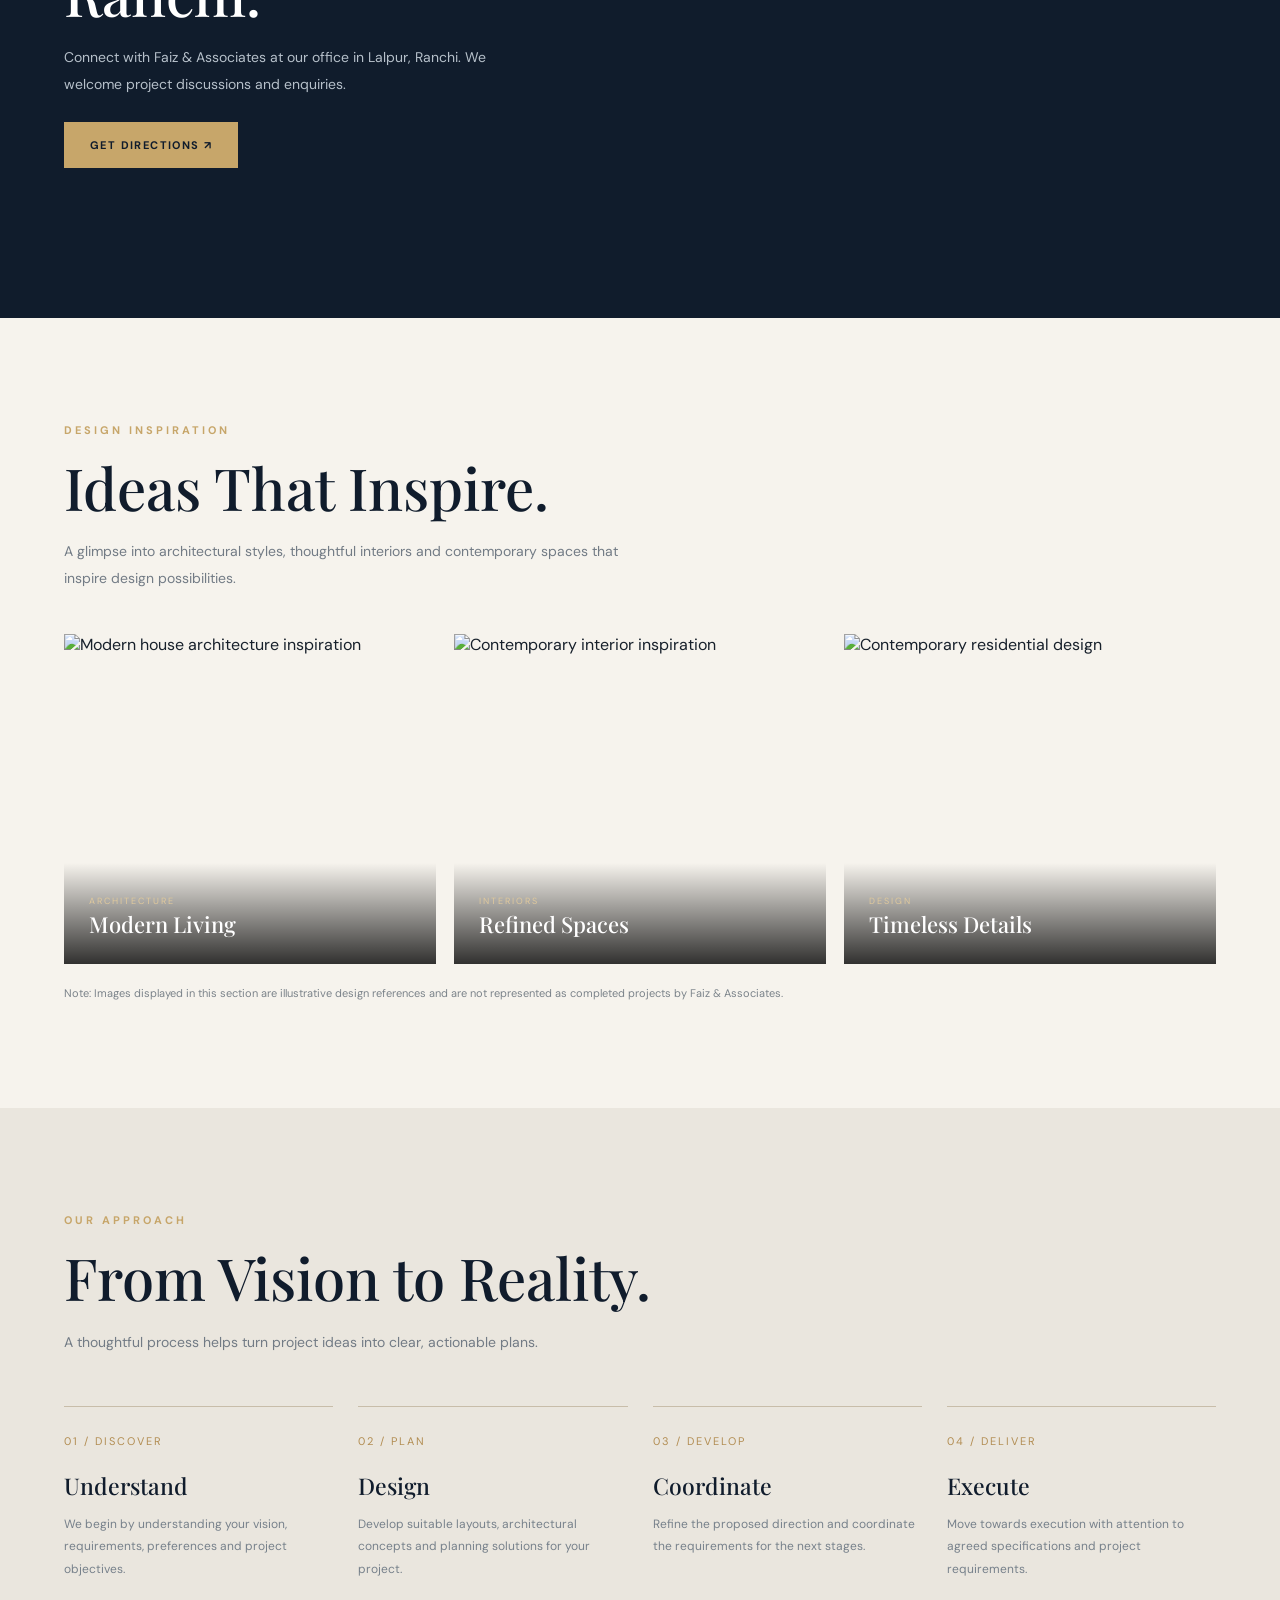
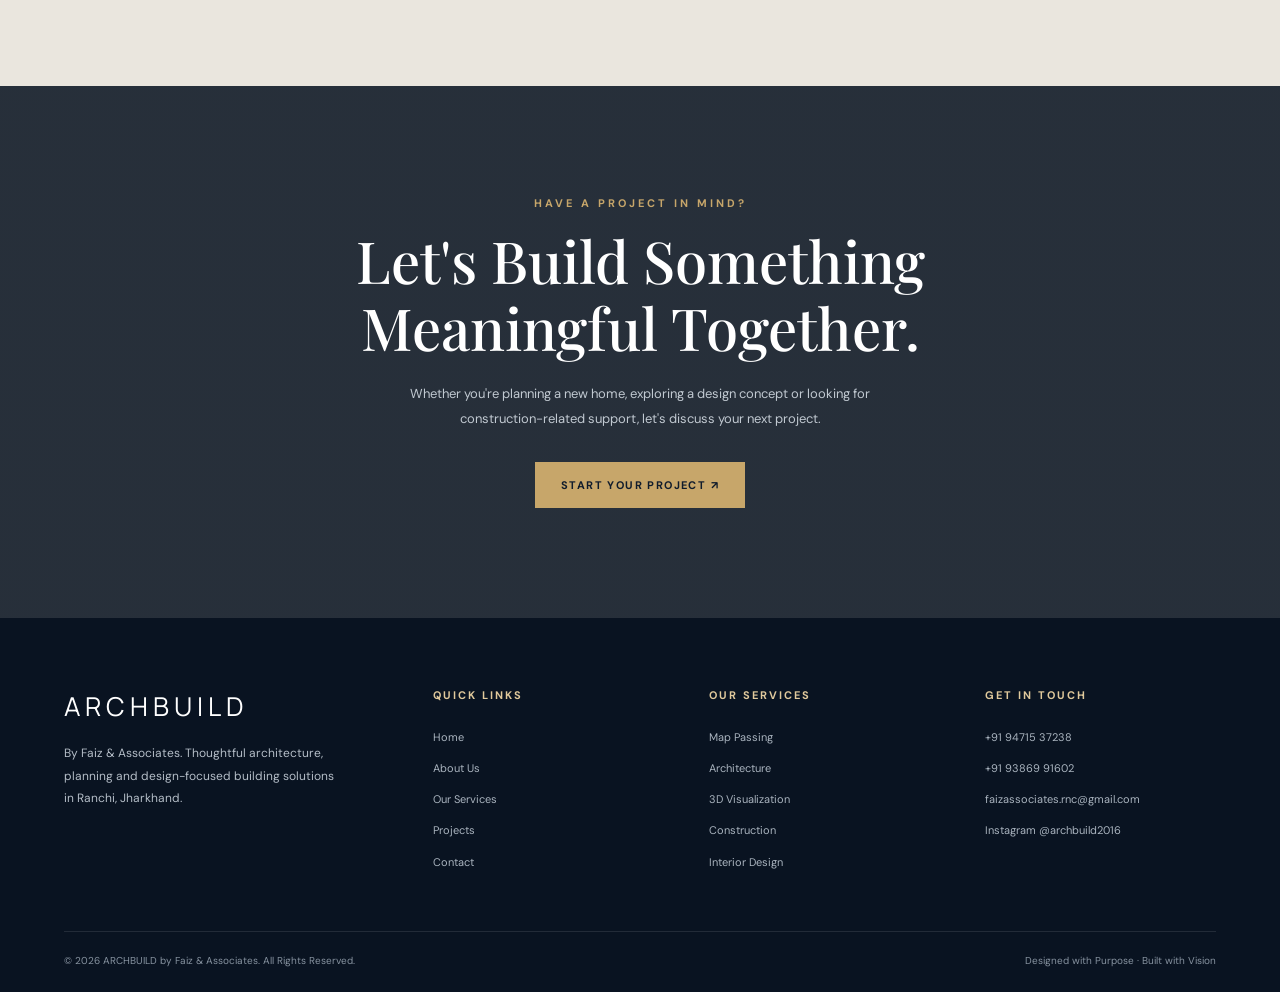
==== commit 62e4bd37: "Update print statement from 'Hello' to 'Goodbye'" ====
--- a/index.html
+++ b/index.html
@@ -4,809 +4,1885 @@
 <meta charset="UTF-8">
 <meta name="viewport" content="width=device-width, initial-scale=1.0">
 <meta name="theme-color" content="#101C2C">
-<meta name="description" content="ARCHBUILD by Faiz & Associates, Ranchi. RMC and RRDA map passing, architecture, design, 3D views, building execution and construction.">
-<title>ARCHBUILD | By Faiz & Associates</title>
+<meta name="description" content="ARCHBUILD by Faiz & Associates — Architecture, planning, construction and interior design in Ranchi.">
+<title>ARCHBUILD | Architecture & Design Studio</title>
 
 <link rel="preconnect" href="https://fonts.googleapis.com">
 <link rel="preconnect" href="https://fonts.gstatic.com" crossorigin>
-<link href="https://fonts.googleapis.com/css2?family=DM+Sans:wght@400;500;600;700;800&family=Manrope:wght@400;500;600;700;800&family=Playfair+Display:wght@400;500;600;700&display=swap" rel="stylesheet">
+<link href="https://fonts.googleapis.com/css2?family=DM+Sans:wght@400;500;600;700&family=Manrope:wght@400;500;600;700;800&family=Playfair+Display:wght@500;600;700&display=swap" rel="stylesheet">
 
 <style>
 :root{
   --navy:#101C2C;
-  --navy2:#17283C;
-  --navy3:#22374D;
-  --gold:#C6A875;
-  --gold2:#E4CCA0;
-  --ivory:#F4F0E8;
-  --stone:#E9E4DA;
-  --white:#fff;
-  --muted:#AAB3BC;
-  --dark:#182433;
-}
-*{margin:0;padding:0;box-sizing:border-box}
-html{scroll-behavior:smooth}
-body{background:var(--ivory);color:var(--dark);font-family:'DM Sans',sans-serif;overflow-x:hidden}
-a{text-decoration:none;color:inherit}
-img{max-width:100%;display:block}
-.container{width:min(1180px,88%);margin:auto}
-
-.eyebrow{display:flex;align-items:center;gap:12px;color:#A58A5D;font-size:10px;font-weight:700;letter-spacing:3px;text-transform:uppercase}
-.eyebrow:before{content:"";width:30px;height:1px;background:var(--gold)}
-.section-title{font-size:clamp(36px,5vw,61px);line-height:1.13;margin:18px 0;font-family:'Playfair Display',serif;font-weight:400}
-.section-title em{color:#A58A5D}
-.section-copy{font-size:13px;line-height:1.95;color:#727C84;max-width:560px}
-.btn-gold{display:inline-flex;align-items:center;justify-content:center;gap:18px;padding:17px 25px;background:var(--gold);color:var(--navy);font-size:10px;font-weight:800;letter-spacing:1.5px;text-transform:uppercase;transition:.3s}
-.btn-gold:hover{background:var(--gold2);transform:translateY(-3px)}
-.btn-outline{display:inline-flex;padding:16px 22px;border:1px solid rgba(255,255,255,.5);color:white;font-size:10px;letter-spacing:1.5px;text-transform:uppercase;transition:.3s}
-.btn-outline:hover{border-color:var(--gold);color:var(--gold2)}
-
-/* TOP BAR */
-.topbar{background:#091522;color:#aeb8c3;padding:10px 6%;display:flex;justify-content:space-between;align-items:center;gap:15px;font-size:9px;letter-spacing:1.5px;text-transform:uppercase}
-.topbar strong{color:var(--gold2);font-weight:700}
+  --navy2:#17283b;
+  --gold:#c7a66a;
+  --gold-light:#e0c99c;
+  --cream:#f6f3ed;
+  --white:#ffffff;
+  --muted:#a9b2bd;
+  --dark:#17202b;
+  --serif:'Playfair Display',serif;
+  --sans:'DM Sans',sans-serif;
+  --heading:'Manrope',sans-serif;
+}
+
+*{
+  margin:0;
+  padding:0;
+  box-sizing:border-box;
+}
+
+html{
+  scroll-behavior:smooth;
+}
+
+body{
+  font-family:var(--sans);
+  background:var(--cream);
+  color:var(--dark);
+  overflow-x:hidden;
+}
+
+a{
+  text-decoration:none;
+  color:inherit;
+}
+
+button{
+  font-family:inherit;
+}
+
+img{
+  max-width:100%;
+  display:block;
+}
+
+.container{
+  width:min(1180px,90%);
+  margin:auto;
+}
+
+.section{
+  padding:105px 0;
+}
+
+.section-label{
+  color:var(--gold);
+  font-size:11px;
+  letter-spacing:3px;
+  text-transform:uppercase;
+  font-weight:700;
+  margin-bottom:17px;
+}
+
+.section-title{
+  font-family:var(--serif);
+  font-size:clamp(36px,5vw,58px);
+  font-weight:500;
+  line-height:1.15;
+  color:var(--navy);
+}
+
+.section-description{
+  color:#727b85;
+  line-height:1.9;
+  font-size:14px;
+  max-width:570px;
+  margin-top:18px;
+}
+
+.gold-line{
+  width:55px;
+  height:2px;
+  background:var(--gold);
+  margin:23px 0;
+}
+
+/* BUTTONS */
+
+.btn{
+  display:inline-flex;
+  align-items:center;
+  justify-content:center;
+  gap:12px;
+  padding:15px 25px;
+  font-size:11px;
+  letter-spacing:1.4px;
+  text-transform:uppercase;
+  font-weight:700;
+  transition:.3s;
+  border:1px solid transparent;
+}
+
+.btn-gold{
+  background:var(--gold);
+  color:var(--navy);
+}
+
+.btn-gold:hover{
+  background:var(--gold-light);
+  transform:translateY(-3px);
+}
+
+.btn-outline{
+  border-color:rgba(255,255,255,.5);
+  color:white;
+}
+
+.btn-outline:hover{
+  background:white;
+  color:var(--navy);
+}
+
+/* TOPBAR */
+
+.topbar{
+  background:#0a1421;
+  color:#c5ccd3;
+  padding:10px 0;
+  font-size:11px;
+}
+
+.topbar-inner{
+  display:flex;
+  justify-content:space-between;
+  align-items:center;
+  gap:15px;
+}
+
+.topbar-right{
+  display:flex;
+  gap:25px;
+}
 
 /* NAVIGATION */
-.navbar{position:absolute;z-index:1000;top:35px;left:0;width:100%;padding:22px 6%;display:flex;align-items:center;justify-content:space-between;color:white;border-bottom:1px solid rgba(255,255,255,.16);background:rgba(12,25,39,.22);backdrop-filter:blur(8px)}
-.brand{display:flex;align-items:center;gap:12px}
-.brand-mark{width:43px;height:43px;border:1px solid var(--gold);display:grid;place-items:center;color:var(--gold2);font-family:'Playfair Display',serif;font-size:25px}
-.brand-name{font-family:'Manrope',sans-serif;font-size:20px;font-weight:800;letter-spacing:3px}
-.brand-name span{color:var(--gold2)}
-.brand-name small{display:block;font-family:'DM Sans',sans-serif;color:#c1c8d0;font-size:8px;font-weight:600;letter-spacing:2px;margin-top:3px}
-.nav-links{display:flex;align-items:center;gap:27px;list-style:none}
-.nav-links>li>a,.mega-trigger{color:rgba(255,255,255,.9);font-size:10px;letter-spacing:1.2px;text-transform:uppercase;background:none;border:0;cursor:pointer;transition:.3s}
-.nav-links>li>a:hover,.mega-trigger:hover{color:var(--gold2)}
-.nav-item{position:relative}
-.mega-trigger{display:flex;align-items:center;gap:7px}
-.mega-menu{position:absolute;top:35px;left:-18px;width:255px;padding:12px;background:var(--navy2);border:1px solid rgba(198,168,117,.3);box-shadow:0 20px 45px #0005;opacity:0;visibility:hidden;transform:translateY(10px);transition:.25s}
-.nav-item:hover .mega-menu,.nav-item.open .mega-menu{opacity:1;visibility:visible;transform:translateY(0)}
-.mega-menu a{display:block;padding:13px 12px;color:#d7dce0;font-size:11px;border-bottom:1px solid #ffffff12}
-.mega-menu a:last-child{border:0}
-.mega-menu a:hover{color:var(--gold2);background:#ffffff08}
-.nav-cta{padding:13px 19px;border:1px solid var(--gold);color:var(--gold2);font-size:9px;letter-spacing:1.5px;text-transform:uppercase;transition:.3s}
-.nav-cta:hover{background:var(--gold);color:var(--navy)}
-.menu-toggle{display:none;color:white;background:none;border:0;font-size:27px;cursor:pointer}
+
+.navbar{
+  background:rgba(16,28,44,.98);
+  color:white;
+  position:sticky;
+  top:0;
+  z-index:1000;
+  border-bottom:1px solid rgba(255,255,255,.08);
+}
+
+.nav-inner{
+  height:82px;
+  display:flex;
+  align-items:center;
+  justify-content:space-between;
+}
+
+.logo{
+  display:flex;
+  flex-direction:column;
+  line-height:1;
+}
+
+.logo strong{
+  font-family:var(--heading);
+  font-size:26px;
+  letter-spacing:5px;
+  color:white;
+}
+
+.logo span{
+  font-size:8px;
+  letter-spacing:3px;
+  color:var(--gold);
+  margin-top:8px;
+}
+
+.nav-links{
+  display:flex;
+  align-items:center;
+  gap:31px;
+}
+
+.nav-links>a,
+.nav-dropdown-trigger{
+  font-size:11px;
+  letter-spacing:1.1px;
+  text-transform:uppercase;
+  color:#dce1e6;
+  transition:.3s;
+}
+
+.nav-links>a:hover,
+.nav-dropdown-trigger:hover{
+  color:var(--gold);
+}
+
+.nav-dropdown{
+  position:relative;
+}
+
+.nav-dropdown-trigger{
+  background:none;
+  border:0;
+  cursor:pointer;
+}
+
+.mega-menu{
+  position:absolute;
+  top:35px;
+  left:-30px;
+  width:230px;
+  padding:13px;
+  background:#17283b;
+  border:1px solid rgba(199,166,106,.2);
+  box-shadow:0 15px 35px rgba(0,0,0,.25);
+  display:none;
+}
+
+.nav-dropdown:hover .mega-menu,
+.nav-dropdown.open .mega-menu{
+  display:block;
+}
+
+.mega-menu a{
+  display:block;
+  padding:13px;
+  color:#dce1e6;
+  font-size:12px;
+  border-bottom:1px solid rgba(255,255,255,.07);
+  transition:.3s;
+}
+
+.mega-menu a:hover{
+  color:var(--gold);
+  padding-left:18px;
+}
+
+.menu-toggle{
+  display:none;
+  background:none;
+  color:white;
+  border:0;
+  font-size:25px;
+  cursor:pointer;
+}
 
 /* HERO */
-.hero{min-height:820px;height:100vh;max-height:1050px;position:relative;display:flex;align-items:center;padding:150px 10% 100px;color:white;background:linear-gradient(90deg,rgba(7,17,29,.96),rgba(7,17,29,.78) 48%,rgba(7,17,29,.25)),linear-gradient(0deg,rgba(7,17,29,.55),transparent 60%),url('https://images.unsplash.com/photo-1600607687939-ce8a6c25118c?auto=format&fit=crop&w=2200&q=90') center/cover}
-.hero-content{max-width:790px;position:relative;z-index:2}
-.hero .eyebrow{color:var(--gold2);margin-bottom:25px}
-.hero-brand{display:inline-block;margin-bottom:20px;color:#d3d9df;font-size:10px;letter-spacing:3px;text-transform:uppercase}
-.hero h1{font-family:'Manrope',sans-serif;font-size:clamp(48px,7.5vw,88px);font-weight:800;line-height:1.12;letter-spacing:-3.5px;margin-bottom:25px}
-.hero h1 em{font-family:'Manrope',sans-serif;font-style:normal;font-weight:800;color:var(--gold2);letter-spacing:-3.5px}
-.hero-description{color:#c0c8d0;font-size:14px;line-height:1.95;max-width:550px}
-.hero-actions{display:flex;flex-wrap:wrap;align-items:center;gap:17px;margin-top:35px}
-.hero-founder{display:flex;align-items:center;gap:16px;margin-top:45px;padding-top:22px;border-top:1px solid rgba(255,255,255,.2);max-width:430px}
-.founder-initials{width:48px;height:48px;display:grid;place-items:center;border:1px solid var(--gold);color:var(--gold2);font-family:'Playfair Display',serif;font-size:19px}
-.hero-founder strong{display:block;font-family:'Playfair Display',serif;font-size:18px;font-weight:400}
-.hero-founder span{display:block;margin-top:4px;color:#b9c1ca;font-size:9px;letter-spacing:1.5px;text-transform:uppercase}
-.hero-bottom{position:absolute;bottom:32px;left:10%;right:10%;display:flex;justify-content:space-between;color:#c0c6cc;font-size:9px;letter-spacing:2px;text-transform:uppercase}
-
-/* COMPANY CREDENTIALS */
-.credential-strip{background:var(--navy);color:white;padding:34px 7%;display:grid;grid-template-columns:repeat(3,1fr);gap:20px}
-.credential-item{padding:12px 22px;border-right:1px solid #ffffff20}
-.credential-item:last-child{border:0}
-.credential-item strong{display:block;color:var(--gold2);font-family:'Playfair Display',serif;font-size:23px;font-weight:400;margin-bottom:7px}
-.credential-item span{color:#aeb8c3;font-size:9px;letter-spacing:1.5px;text-transform:uppercase}
+
+.hero{
+  min-height:690px;
+  position:relative;
+  display:flex;
+  align-items:center;
+  color:white;
+  background:
+    linear-gradient(90deg,rgba(9,19,31,.94),rgba(9,19,31,.55),rgba(9,19,31,.2)),
+    url("https://images.unsplash.com/photo-1600607687939-ce8a6c25118c?auto=format&fit=crop&w=2000&q=90")
+    center/cover no-repeat;
+}
+
+.hero-content{
+  max-width:750px;
+  padding:100px 0;
+}
+
+.hero-label{
+  color:var(--gold-light);
+  font-size:11px;
+  letter-spacing:4px;
+  text-transform:uppercase;
+  margin-bottom:25px;
+}
+
+.hero h1{
+  font-family:var(--serif);
+  font-size:clamp(52px,8vw,94px);
+  font-weight:500;
+  line-height:1.05;
+  max-width:780px;
+}
+
+.hero h1 span{
+  color:var(--gold-light);
+  font-style:italic;
+}
+
+.hero-description{
+  color:#d0d6dc;
+  font-size:14px;
+  line-height:1.9;
+  max-width:500px;
+  margin:27px 0 32px;
+}
+
+.hero-buttons{
+  display:flex;
+  flex-wrap:wrap;
+  gap:13px;
+}
+
+.hero-bottom{
+  position:absolute;
+  bottom:30px;
+  right:5%;
+  color:rgba(255,255,255,.7);
+  font-size:10px;
+  letter-spacing:2px;
+  text-transform:uppercase;
+}
+
+/* CREDENTIAL STRIP */
+
+.credential-strip{
+  background:var(--navy2);
+  color:white;
+  padding:30px 0;
+}
+
+.credential-grid{
+  display:grid;
+  grid-template-columns:repeat(3,1fr);
+}
+
+.credential-item{
+  padding:10px 30px;
+  border-right:1px solid rgba(255,255,255,.13);
+}
+
+.credential-item:first-child{
+  padding-left:0;
+}
+
+.credential-item:last-child{
+  border:0;
+}
+
+.credential-item strong{
+  display:block;
+  color:var(--gold-light);
+  font-family:var(--heading);
+  font-size:14px;
+  margin-bottom:8px;
+}
+
+.credential-item span{
+  font-size:11px;
+  color:#b6c0ca;
+  letter-spacing:.5px;
+}
 
 /* INTRO */
-.intro{padding:115px 0;display:grid;grid-template-columns:1fr 1fr;align-items:center;gap:85px}
-.intro-visual{position:relative}
-.intro-visual img{width:100%;height:480px;object-fit:cover}
-.intro-stamp{position:absolute;right:-20px;bottom:25px;background:var(--navy);color:white;padding:22px 25px;max-width:245px}
-.intro-stamp strong{display:block;font-family:'Playfair Display',serif;font-size:25px;color:var(--gold2);font-weight:400}
-.intro-stamp span{font-size:9px;color:#c0c7ce;line-height:1.7;letter-spacing:1px;text-transform:uppercase}
-.intro-content .section-copy{margin:20px 0}
-.intro-content .btn-gold{margin-top:18px}
+
+.intro-grid{
+  display:grid;
+  grid-template-columns:1fr 1fr;
+  gap:80px;
+  align-items:center;
+}
+
+.intro-image{
+  position:relative;
+}
+
+.intro-image img{
+  width:100%;
+  height:520px;
+  object-fit:cover;
+}
+
+.intro-stamp{
+  position:absolute;
+  right:-25px;
+  bottom:30px;
+  background:var(--gold);
+  color:var(--navy);
+  padding:28px;
+  text-align:center;
+  font-family:var(--serif);
+  font-size:20px;
+}
+
+.intro-stamp small{
+  display:block;
+  font-family:var(--sans);
+  font-size:9px;
+  letter-spacing:2px;
+  margin-top:7px;
+}
 
 /* SERVICES */
-.services-section{background:var(--stone);padding:110px 0}
-.section-heading-row{display:flex;justify-content:space-between;align-items:end;gap:30px;margin-bottom:50px}
-.services-grid{display:grid;grid-template-columns:repeat(3,1fr);gap:15px}
-.service-card{min-height:290px;padding:28px;display:flex;flex-direction:column;justify-content:space-between;background:var(--navy);color:white;position:relative;overflow:hidden;transition:.35s}
-.service-card:after{content:"";position:absolute;width:160px;height:160px;right:-80px;bottom:-80px;border:1px solid #c6a87545;border-radius:50%;transition:.4s}
-.service-card:hover{transform:translateY(-7px);background:var(--navy3)}
-.service-card:hover:after{transform:scale(1.5)}
-.service-number{color:var(--gold2);font-size:9px;letter-spacing:2px}
-.service-card h3{font-size:27px;margin-bottom:12px}
-.service-card p{max-width:290px;color:#aeb8c3;font-size:11px;line-height:1.9}
-.service-arrow{align-self:flex-end;color:var(--gold2);font-size:23px;position:relative;z-index:1}
+
+.services-section{
+  background:#101c2c;
+  color:white;
+}
+
+.services-section .section-title{
+  color:white;
+}
+
+.services-section .section-description{
+  color:#aeb9c4;
+}
+
+.services-heading{
+  display:flex;
+  justify-content:space-between;
+  align-items:end;
+  gap:30px;
+  margin-bottom:48px;
+}
+
+.services-grid{
+  display:grid;
+  grid-template-columns:repeat(3,1fr);
+  gap:18px;
+}
+
+.service-card{
+  position:relative;
+  min-height:390px;
+  padding:30px;
+  background:#17283b;
+  border:1px solid rgba(255,255,255,.09);
+  display:flex;
+  flex-direction:column;
+  justify-content:space-between;
+  overflow:hidden;
+  transition:.35s;
+}
+
+.service-card:before{
+  content:"";
+  position:absolute;
+  width:170px;
+  height:170px;
+  border-radius:50%;
+  right:-100px;
+  top:-100px;
+  background:rgba(199,166,106,.08);
+  transition:.4s;
+}
+
+.service-card:hover{
+  transform:translateY(-7px);
+  border-color:var(--gold);
+  background:#1c3047;
+}
+
+.service-card:hover:before{
+  transform:scale(1.6);
+}
+
+.service-top{
+  position:relative;
+  z-index:1;
+}
+
+.service-number{
+  color:var(--gold);
+  font-size:11px;
+  letter-spacing:2px;
+  margin-bottom:24px;
+}
+
+.service-icon{
+  width:43px;
+  height:43px;
+  border:1px solid rgba(199,166,106,.55);
+  display:flex;
+  align-items:center;
+  justify-content:center;
+  color:var(--gold-light);
+  font-size:20px;
+  margin-bottom:22px;
+}
+
+.service-content{
+  position:relative;
+  z-index:1;
+}
+
+.service-content h3{
+  color:white;
+  font-family:var(--serif);
+  font-size:23px;
+  font-weight:500;
+  line-height:1.3;
+  margin-bottom:12px;
+}
+
+.service-content p{
+  color:#b6c0ca;
+  font-size:12px;
+  line-height:1.8;
+  margin-bottom:18px;
+}
+
+.service-includes{
+  border-top:1px solid rgba(255,255,255,.1);
+  padding-top:16px;
+}
+
+.service-includes span{
+  color:var(--gold-light);
+  font-size:9px;
+  letter-spacing:2px;
+  text-transform:uppercase;
+  font-weight:700;
+}
+
+.service-includes ul{
+  list-style:none;
+  margin-top:12px;
+  display:grid;
+  gap:9px;
+}
+
+.service-includes li{
+  color:#d0d6dc;
+  font-size:11px;
+  line-height:1.5;
+  padding-left:15px;
+  position:relative;
+}
+
+.service-includes li:before{
+  content:"";
+  position:absolute;
+  width:5px;
+  height:5px;
+  background:var(--gold);
+  left:0;
+  top:5px;
+  transform:rotate(45deg);
+}
+
+.service-arrow{
+  position:relative;
+  z-index:1;
+  display:flex;
+  justify-content:space-between;
+  align-items:center;
+  margin-top:24px;
+  padding-top:15px;
+  border-top:1px solid rgba(255,255,255,.1);
+  color:var(--gold-light);
+  font-size:10px;
+  letter-spacing:1.5px;
+  text-transform:uppercase;
+}
+
+.service-arrow b{
+  font-size:19px;
+  font-weight:400;
+  transition:.3s;
+}
+
+.service-card:hover .service-arrow b{
+  transform:translateX(7px);
+}
 
 /* FOUNDER */
-.founder-section{background:var(--navy);color:white;padding:110px 0;position:relative;overflow:hidden}
-.founder-section:after{content:"F&A";position:absolute;right:3%;bottom:-70px;font-family:'Playfair Display',serif;font-size:260px;color:#ffffff08;pointer-events:none}
-.founder-grid{display:grid;grid-template-columns:.8fr 1.2fr;align-items:center;gap:85px;position:relative;z-index:1}
-.founder-card{min-height:360px;border:1px solid rgba(198,168,117,.5);background:linear-gradient(145deg,#1b3048,#101c2c);display:flex;flex-direction:column;justify-content:center;align-items:center;text-align:center;padding:35px}
-.founder-monogram{width:105px;height:105px;border:1px solid var(--gold);display:grid;place-items:center;font-family:'Playfair Display',serif;color:var(--gold2);font-size:39px;margin-bottom:24px}
-.founder-card h3{font-size:32px}
-.founder-card p{margin-top:10px;color:var(--gold2);font-size:9px;letter-spacing:2px;text-transform:uppercase}
-.founder-content .eyebrow{color:var(--gold2)}
-.founder-content h2{font-size:clamp(39px,5vw,62px);line-height:1.15;margin:22px 0;font-family:'Playfair Display',serif;font-weight:400}
-.founder-content h2 em{color:var(--gold2)}
-.founder-content p{color:#b3bdc8;font-size:13px;line-height:2;margin-bottom:17px;max-width:580px}
-.credentials{display:flex;flex-wrap:wrap;gap:10px;margin-top:25px}
-.credential{border:1px solid #ffffff2b;padding:11px 14px;color:var(--gold2);font-size:9px;letter-spacing:1px;text-transform:uppercase}
-
-/* COMPANY DETAILS */
-.details-section{padding:100px 0}
-.details-grid{display:grid;grid-template-columns:1fr 1fr;gap:70px;align-items:center}
-.details-panel{background:#e9e4da;padding:40px}
-.details-panel h3{font-family:'Playfair Display',serif;font-size:32px;margin-bottom:25px}
-.detail-row{display:flex;gap:15px;padding:17px 0;border-bottom:1px solid #d4cdbf;align-items:center}
-.detail-row:last-child{border:0}
-.detail-icon{width:42px;height:42px;flex:0 0 42px;display:grid;place-items:center;background:var(--navy);color:var(--gold2);border:1px solid #c6a87555;border-radius:2px}
-.detail-icon svg{width:19px;height:19px;display:block;fill:none;stroke:currentColor;stroke-width:1.7;stroke-linecap:round;stroke-linejoin:round}
-.detail-row strong{display:block;font-size:11px;margin-bottom:5px}
-.detail-row p,.detail-row a{display:block;color:#68727c;font-size:11px;line-height:1.8;overflow-wrap:anywhere}
-.detail-row a:hover{color:#9b7e4d}
-.detail-row .instagram-link{display:flex;align-items:center;gap:7px}
-.instagram-link svg{width:15px;height:15px;fill:none;stroke:currentColor;stroke-width:1.8;stroke-linecap:round;stroke-linejoin:round}
-
-/* GOOGLE MAP */
-.map-section{background:var(--navy);padding:100px 6%;color:white}
-.map-heading{max-width:1180px;margin:0 auto 38px}
-.map-heading .eyebrow{color:var(--gold2)}
-.map-heading h2{font-family:'Playfair Display',serif;font-size:clamp(38px,5vw,60px);font-weight:400;margin:20px 0 12px}
-.map-heading h2 em{color:var(--gold2)}
-.map-heading p{color:#aeb8c3;font-size:12px;line-height:1.8;max-width:540px}
-.map-layout{max-width:1180px;margin:auto;display:grid;grid-template-columns:.8fr 1.5fr;background:var(--navy2);border:1px solid #C6A87555;box-shadow:0 20px 55px #0003}
-.map-info{padding:40px;display:flex;flex-direction:column;justify-content:center}
-.map-info h3{font-family:'Playfair Display',serif;font-size:30px;font-weight:400;color:var(--gold2);margin-bottom:20px}
-.map-info p{color:#b9c3ce;font-size:12px;line-height:2;margin-bottom:25px}
-.map-info .map-label{color:var(--gold2);font-size:9px;letter-spacing:2px;text-transform:uppercase;margin-bottom:12px}
-.map-directions{display:inline-flex;align-items:center;justify-content:center;width:fit-content;padding:16px 21px;background:var(--gold);color:var(--navy);font-size:10px;font-weight:800;letter-spacing:1.2px;text-transform:uppercase;transition:.3s}
-.map-directions:hover{background:var(--gold2);transform:translateY(-3px)}
-.map-frame{min-height:430px;width:100%;height:100%;border:0;display:block;filter:grayscale(25%)}
+
+.founder-section{
+  background:#eae6de;
+}
+
+.founder-grid{
+  display:grid;
+  grid-template-columns:.85fr 1.15fr;
+  gap:85px;
+  align-items:center;
+}
+
+.founder-image{
+  position:relative;
+}
+
+.founder-image img{
+  width:100%;
+  height:570px;
+  object-fit:cover;
+  object-position:center;
+}
+
+.founder-tag{
+  position:absolute;
+  bottom:25px;
+  left:25px;
+  background:var(--navy);
+  color:white;
+  padding:18px 22px;
+}
+
+.founder-tag strong{
+  display:block;
+  font-family:var(--serif);
+  font-size:19px;
+  font-weight:500;
+}
+
+.founder-tag span{
+  display:block;
+  color:var(--gold-light);
+  font-size:9px;
+  letter-spacing:2px;
+  margin-top:7px;
+  text-transform:uppercase;
+}
+
+.founder-copy{
+  color:#65717d;
+  font-size:14px;
+  line-height:2;
+  margin-top:20px;
+}
+
+.founder-name{
+  font-family:var(--serif);
+  font-size:29px;
+  color:var(--navy);
+  margin-top:30px;
+}
+
+.founder-role{
+  font-size:10px;
+  letter-spacing:2px;
+  color:#9a7b48;
+  text-transform:uppercase;
+  margin-top:7px;
+}
+
+/* DETAILS */
+
+.details-section{
+  background:white;
+}
+
+.details-grid{
+  display:grid;
+  grid-template-columns:repeat(3,1fr);
+  gap:25px;
+  margin-top:45px;
+}
+
+.detail-card{
+  padding:32px;
+  background:#f7f5f0;
+  border:1px solid #ebe6dc;
+}
+
+.detail-card .detail-icon{
+  font-size:24px;
+  color:var(--gold);
+  margin-bottom:20px;
+}
+
+.detail-card h3{
+  color:var(--navy);
+  font-family:var(--serif);
+  font-size:21px;
+  font-weight:500;
+  margin-bottom:13px;
+}
+
+.detail-card p,
+.detail-card a{
+  color:#6e7882;
+  font-size:12px;
+  line-height:1.9;
+  overflow-wrap:anywhere;
+}
+
+.detail-card a:hover{
+  color:#a27c3f;
+}
+
+/* MAP */
+
+.map-section{
+  background:var(--navy);
+  color:white;
+}
+
+.map-grid{
+  display:grid;
+  grid-template-columns:.8fr 1.2fr;
+  gap:55px;
+  align-items:center;
+}
+
+.map-section .section-title{
+  color:white;
+}
+
+.map-section .section-description{
+  color:#b6c0ca;
+}
+
+.map-frame{
+  width:100%;
+  height:390px;
+  border:0;
+  filter:grayscale(35%);
+}
 
 /* INSPIRATION */
-.inspiration{padding:110px 0;background:var(--stone)}
-.inspiration-grid{display:grid;grid-template-columns:1.2fr .8fr .8fr;grid-template-rows:220px 220px;gap:15px;margin-top:40px}
-.inspiration-image{position:relative;overflow:hidden;background:#d2cabe}
-.inspiration-image:first-child{grid-row:span 2}
-.inspiration-image img{width:100%;height:100%;object-fit:cover;transition:.7s}
-.inspiration-image:hover img{transform:scale(1.06)}
-.inspiration-label{position:absolute;bottom:15px;left:15px;background:rgba(16,28,44,.85);color:white;padding:10px 13px;font-size:9px;letter-spacing:1.3px;text-transform:uppercase}
-.inspiration-note{margin-top:16px;font-size:10px;color:#777d83;line-height:1.7}
+
+.inspiration-section{
+  background:#f6f3ed;
+}
+
+.inspiration-grid{
+  display:grid;
+  grid-template-columns:repeat(3,1fr);
+  gap:18px;
+  margin-top:42px;
+}
+
+.inspiration-card{
+  position:relative;
+  overflow:hidden;
+}
+
+.inspiration-card img{
+  width:100%;
+  height:330px;
+  object-fit:cover;
+  transition:.6s;
+}
+
+.inspiration-card:hover img{
+  transform:scale(1.06);
+}
+
+.inspiration-caption{
+  position:absolute;
+  bottom:0;
+  left:0;
+  width:100%;
+  padding:25px;
+  color:white;
+  background:linear-gradient(transparent,rgba(0,0,0,.8));
+}
+
+.inspiration-caption h3{
+  font-family:var(--serif);
+  font-size:22px;
+  font-weight:500;
+}
+
+.inspiration-caption span{
+  font-size:9px;
+  color:var(--gold-light);
+  letter-spacing:2px;
+  text-transform:uppercase;
+}
+
+.inspiration-note{
+  font-size:11px;
+  color:#7b838a;
+  margin-top:20px;
+  line-height:1.8;
+}
 
 /* PROCESS */
-.process-section{padding:110px 0}
-.process-grid{display:grid;grid-template-columns:repeat(4,1fr);gap:25px;margin-top:50px}
-.process-item{border-top:1px solid var(--gold);padding-top:22px}
-.process-item span{color:#a58a5d;font-size:10px;letter-spacing:2px}
-.process-item h3{font-size:24px;margin:18px 0 12px}
-.process-item p{color:#78818a;font-size:11px;line-height:1.9}
+
+.process-section{
+  background:#eae6de;
+}
+
+.process-grid{
+  display:grid;
+  grid-template-columns:repeat(4,1fr);
+  gap:25px;
+  margin-top:50px;
+}
+
+.process-item{
+  border-top:1px solid #c8bda9;
+  padding-top:22px;
+}
+
+.process-item span{
+  color:#b28d52;
+  font-size:11px;
+  letter-spacing:2px;
+}
+
+.process-item h3{
+  color:var(--navy);
+  font-family:var(--serif);
+  font-size:23px;
+  font-weight:500;
+  margin:20px 0 12px;
+}
+
+.process-item p{
+  color:#77818b;
+  font-size:12px;
+  line-height:1.9;
+}
 
 /* CTA */
-.cta{background:linear-gradient(rgba(10,24,39,.9),rgba(10,24,39,.9)),url('https://images.unsplash.com/photo-1600607687920-4e2a09cf159d?auto=format&fit=crop&w=1800&q=85') center/cover;text-align:center;color:white;padding:110px 7%}
-.cta .eyebrow{justify-content:center;color:var(--gold2)}
-.cta h2{font-family:'Playfair Display',serif;font-size:clamp(39px,6vw,67px);max-width:850px;margin:25px auto;line-height:1.15;font-weight:400}
-.cta h2 em{color:var(--gold2)}
-.cta p{color:#b9c2cb;font-size:13px;line-height:1.8;margin:0 auto 30px;max-width:550px}
+
+.cta-section{
+  background:
+    linear-gradient(rgba(10,20,33,.88),rgba(10,20,33,.88)),
+    url("https://images.unsplash.com/photo-1600607687920-4e2a09cf159d?auto=format&fit=crop&w=1800&q=85")
+    center/cover;
+  text-align:center;
+  color:white;
+  padding:110px 0;
+}
+
+.cta-section .section-title{
+  color:white;
+  max-width:750px;
+  margin:auto;
+}
+
+.cta-section p{
+  color:#c1c9d1;
+  font-size:13px;
+  line-height:1.9;
+  max-width:540px;
+  margin:22px auto 30px;
+}
 
 /* FOOTER */
-footer{background:#091522;color:white;padding:75px 6% 25px}
-.footer-grid{display:grid;grid-template-columns:1.3fr 1fr 1fr 1.2fr;gap:38px;padding-bottom:55px}
-.footer-brand p{color:#909ba7;font-size:11px;line-height:1.9;margin-top:18px;max-width:280px}
-.footer-col h4{font-family:'DM Sans',sans-serif;color:var(--gold2);font-size:10px;letter-spacing:2px;text-transform:uppercase;margin-bottom:22px}
-.footer-col a,.footer-col p{display:block;color:#aab3bc;font-size:11px;line-height:1.8;margin-bottom:12px;transition:.3s}
-.footer-col a:hover{color:var(--gold2)}
-.footer-social{display:flex!important;align-items:center;gap:8px}
-.footer-social svg{width:15px;height:15px;fill:none;stroke:currentColor;stroke-width:1.8;stroke-linecap:round;stroke-linejoin:round}
-.footer-bottom{border-top:1px solid #ffffff1a;padding-top:22px;display:flex;justify-content:space-between;gap:20px;color:#75818e;font-size:9px;letter-spacing:1px}
+
+.footer{
+  background:#091321;
+  color:#b4bdc7;
+  padding:70px 0 25px;
+}
+
+.footer-grid{
+  display:grid;
+  grid-template-columns:1.4fr 1fr 1fr 1fr;
+  gap:45px;
+  padding-bottom:50px;
+}
+
+.footer-logo{
+  font-family:var(--heading);
+  font-size:26px;
+  letter-spacing:5px;
+  color:white;
+}
+
+.footer-brand p{
+  font-size:12px;
+  line-height:1.9;
+  margin-top:18px;
+  max-width:270px;
+}
+
+.footer-column h4{
+  color:var(--gold-light);
+  font-size:11px;
+  letter-spacing:2px;
+  text-transform:uppercase;
+  margin-bottom:23px;
+}
+
+.footer-column a,
+.footer-column p{
+  display:block;
+  color:#aab4bf;
+  font-size:11px;
+  line-height:2.2;
+  margin-bottom:7px;
+  overflow-wrap:anywhere;
+}
+
+.footer-column a:hover{
+  color:var(--gold-light);
+}
+
+.footer-bottom{
+  border-top:1px solid rgba(255,255,255,.1);
+  padding-top:22px;
+  display:flex;
+  justify-content:space-between;
+  gap:15px;
+  font-size:10px;
+  color:#8793a0;
+}
 
 /* WHATSAPP */
-.whatsapp{position:fixed;right:24px;bottom:24px;z-index:99999;width:60px;height:60px;display:flex;justify-content:center;align-items:center;border-radius:50%;background:#25D366;box-shadow:0 6px 22px #0004;transition:.25s}
-.whatsapp:hover{transform:scale(1.08)}
-.whatsapp svg{width:32px;height:32px;display:block}
-
-/* ANIMATION */
-.reveal{opacity:0;transform:translateY(25px);transition:opacity .8s ease,transform .8s ease}
-.reveal.visible{opacity:1;transform:translateY(0)}
+
+.whatsapp-float{
+  position:fixed;
+  right:24px;
+  bottom:24px;
+  width:55px;
+  height:55px;
+  border-radius:50%;
+  background:#20b86a;
+  color:white;
+  display:flex;
+  justify-content:center;
+  align-items:center;
+  font-size:25px;
+  z-index:999;
+  box-shadow:0 8px 25px rgba(0,0,0,.25);
+  transition:.3s;
+}
+
+.whatsapp-float:hover{
+  transform:translateY(-5px);
+}
+
+/* REVEAL */
+
+.reveal{
+  opacity:0;
+  transform:translateY(25px);
+  transition:opacity .7s ease,transform .7s ease;
+}
+
+.reveal.visible{
+  opacity:1;
+  transform:translateY(0);
+}
 
 /* RESPONSIVE */
-@media(max-width:1050px){
-  .nav-links{gap:15px}
-  .nav-links>li>a,.mega-trigger{font-size:9px}
-  .nav-cta{display:none}
-  .services-grid{grid-template-columns:repeat(2,1fr)}
-  .footer-grid{grid-template-columns:1fr 1fr}
-}
-@media(max-width:800px){
-  .topbar{font-size:8px;padding:9px 5%}
-  .navbar{padding:18px 6%}
-  .menu-toggle{display:block}
-  .nav-links{display:none;position:absolute;top:100%;left:0;width:100%;padding:15px 6% 25px;background:var(--navy);flex-direction:column;align-items:stretch;gap:0}
-  .nav-links.active{display:flex}
-  .nav-links li{padding:14px 0;border-bottom:1px solid #ffffff12}
-  .nav-links>li>a,.mega-trigger{font-size:11px}
-  .mega-menu{position:static;display:none;opacity:1;visibility:visible;transform:none;width:100%;margin-top:12px;box-shadow:none}
-  .nav-item.open .mega-menu{display:block}
-  .hero{min-height:760px;padding:160px 7% 100px}
-  .hero-bottom{left:7%;right:7%}
-  .intro,.founder-grid,.details-grid{grid-template-columns:1fr;gap:45px}
-  .intro-visual img{height:400px}
-  .section-heading-row{display:block}
-  .section-heading-row .section-copy{margin-top:18px}
-  .credential-strip{padding:25px 5%}
-  .process-grid{grid-template-columns:repeat(2,1fr)}
-  .inspiration-grid{grid-template-rows:250px 200px}
-  .map-layout{grid-template-columns:1fr}
-  .map-frame{min-height:360px}
-}
-@media(max-width:520px){
-  .topbar{justify-content:center;text-align:center}
-  .topbar span:last-child{display:none}
-  .brand-name{font-size:17px;letter-spacing:2px}
-  .brand-mark{width:37px;height:37px}
-  .hero{min-height:730px;padding:155px 6% 100px}
-  .hero h1{font-size:clamp(43px,11vw,54px);letter-spacing:-2.5px}
-  .hero h1 em{letter-spacing:-2.5px}
-  .hero-description{font-size:12px}
-  .hero-founder{margin-top:35px}
-  .hero-bottom{font-size:7px}
-  .hero-bottom span:last-child{display:none}
-  .credential-strip{grid-template-columns:1fr;gap:0}
-  .credential-item{border-right:0;border-bottom:1px solid #ffffff20;padding:18px 10px}
-  .credential-item:last-child{border:0}
-  .intro,.details-section,.process-section{padding:80px 0}
-  .intro-visual img{height:320px}
-  .intro-stamp{right:-8px}
-  .services-section,.founder-section,.inspiration{padding:80px 0}
-  .services-grid{grid-template-columns:1fr}
-  .service-card{min-height:250px}
-  .founder-card{min-height:300px}
-  .founder-content h2{font-size:43px}
-  .details-panel{padding:25px 20px}
-  .details-visual{min-height:330px}
-  .map-section{padding:75px 6%}
-  .map-info{padding:28px 24px}
-  .map-frame{min-height:320px}
-  .inspiration-grid{grid-template-columns:1fr;grid-template-rows:300px 220px 220px 220px 220px}
-  .inspiration-image:first-child{grid-row:auto}
-  .process-grid{grid-template-columns:1fr 1fr;gap:30px 18px}
-  .footer-grid{grid-template-columns:1fr;gap:32px}
-  .footer-bottom{flex-direction:column}
-  .cta{padding:80px 6%}
-}
-@media(prefers-reduced-motion:reduce){
-  html{scroll-behavior:auto}
-  *,*:before,*:after{transition:none!important}
+
+@media(max-width:900px){
+  .nav-links{
+    gap:17px;
+  }
+
+  .intro-grid,
+  .founder-grid,
+  .map-grid{
+    gap:40px;
+  }
+
+  .services-grid{
+    grid-template-columns:repeat(2,1fr);
+  }
+
+  .footer-grid{
+    grid-template-columns:repeat(2,1fr);
+  }
+
+  .process-grid{
+    grid-template-columns:repeat(2,1fr);
+  }
+}
+
+@media(max-width:700px){
+  .topbar-inner{
+    justify-content:center;
+  }
+
+  .topbar-right{
+    display:none;
+  }
+
+  .nav-inner{
+    height:72px;
+  }
+
+  .menu-toggle{
+    display:block;
+  }
+
+  .nav-links{
+    display:none;
+    position:absolute;
+    top:72px;
+    left:0;
+    width:100%;
+    background:var(--navy);
+    padding:20px 5% 28px;
+    flex-direction:column;
+    align-items:flex-start;
+    gap:23px;
+    border-top:1px solid rgba(255,255,255,.1);
+  }
+
+  .nav-links.active{
+    display:flex;
+  }
+
+  .nav-dropdown{
+    width:100%;
+  }
+
+  .mega-menu{
+    position:static;
+    width:100%;
+    margin-top:12px;
+    display:none;
+    box-shadow:none;
+  }
+
+  .nav-dropdown.open .mega-menu{
+    display:block;
+  }
+
+  .hero{
+    min-height:620px;
+    background-position:60% center;
+  }
+
+  .hero-content{
+    padding:85px 0;
+  }
+
+  .hero h1{
+    font-size:53px;
+  }
+
+  .hero-bottom{
+    display:none;
+  }
+
+  .credential-grid{
+    grid-template-columns:1fr;
+  }
+
+  .credential-item,
+  .credential-item:first-child{
+    padding:17px 0;
+    border-right:0;
+    border-bottom:1px solid rgba(255,255,255,.12);
+  }
+
+  .credential-item:last-child{
+    border-bottom:0;
+  }
+
+  .section{
+    padding:75px 0;
+  }
+
+  .intro-grid,
+  .founder-grid,
+  .map-grid{
+    grid-template-columns:1fr;
+    gap:40px;
+  }
+
+  .intro-image img{
+    height:390px;
+  }
+
+  .intro-stamp{
+    right:10px;
+  }
+
+  .services-heading{
+    display:block;
+  }
+
+  .services-heading .btn{
+    margin-top:25px;
+  }
+
+  .services-grid{
+    grid-template-columns:1fr;
+  }
+
+  .service-card{
+    min-height:350px;
+  }
+
+  .founder-image img{
+    height:430px;
+  }
+
+  .details-grid{
+    grid-template-columns:1fr;
+  }
+
+  .map-frame{
+    height:330px;
+  }
+
+  .inspiration-grid{
+    grid-template-columns:1fr;
+  }
+
+  .inspiration-card img{
+    height:300px;
+  }
+
+  .process-grid{
+    grid-template-columns:1fr 1fr;
+    gap:30px 20px;
+  }
+
+  .footer-grid{
+    grid-template-columns:1fr 1fr;
+    gap:35px 20px;
+  }
+
+  .footer-bottom{
+    flex-direction:column;
+  }
+}
+
+@media(max-width:420px){
+  .hero h1{
+    font-size:45px;
+  }
+
+  .hero-buttons{
+    flex-direction:column;
+    align-items:flex-start;
+  }
+
+  .process-grid,
+  .footer-grid{
+    grid-template-columns:1fr;
+  }
+
+  .section-title{
+    font-size:36px;
+  }
 }
 </style>
 </head>
 
 <body>
 
+<!-- TOPBAR -->
 <div class="topbar">
-  <span><strong>ARCHBUILD</strong> &nbsp; BY FAIZ & ASSOCIATES</span>
-  <span>TURNING DREAMS INTO REALITY · RANCHI</span>
+  <div class="container topbar-inner">
+    <div>Architecture · Planning · Construction · Interiors</div>
+    <div class="topbar-right">
+      <span>Ranchi, Jharkhand</span>
+      <span>+91 94715 37238</span>
+    </div>
+  </div>
 </div>
 
+<!-- NAVIGATION -->
 <nav class="navbar">
-  <a href="index.html" class="brand">
-    <span class="brand-mark">A.</span>
-    <span class="brand-name">ARCH<span>BUILD</span><small>BY FAIZ & ASSOCIATES</small></span>
-  </a>
-
-  <button class="menu-toggle" id="menuToggle" aria-label="Open menu" aria-expanded="false">☰</button>
-
-  <ul class="nav-links" id="navLinks">
-    <li><a href="index.html">Home</a></li>
-    <li class="nav-item">
-      <button class="mega-trigger" aria-expanded="false">About <span>⌄</span></button>
-      <div class="mega-menu">
-        <a href="about.html">About ARCHBUILD</a>
-        <a href="about.html#story">Our Story</a>
-        <a href="about.html#values">Our Values</a>
+  <div class="container nav-inner">
+
+    <a href="index.html" class="logo">
+      <strong>ARCHBUILD</strong>
+      <span>BY FAIZ & ASSOCIATES</span>
+    </a>
+
+    <button class="menu-toggle" id="menuToggle" aria-label="Open navigation">☰</button>
+
+    <div class="nav-links" id="navLinks">
+      <a href="index.html">Home</a>
+      <a href="about.html">About</a>
+
+      <div class="nav-dropdown" id="serviceDropdown">
+        <button class="nav-dropdown-trigger" id="serviceTrigger">Services ▾</button>
+        <div class="mega-menu">
+          <a href="services.html">All Services</a>
+          <a href="planning.html">RMC & RRDA Map Passing</a>
+          <a href="architecture.html">Architecture & Design</a>
+          <a href="construction.html">Building Execution</a>
+          <a href="interior.html">Interior Design</a>
+        </div>
       </div>
-    </li>
-    <li class="nav-item">
-      <button class="mega-trigger" aria-expanded="false">Services <span>⌄</span></button>
-      <div class="mega-menu">
-        <a href="services.html">All Services</a>
-        <a href="architecture.html">Architecture & Design</a>
-        <a href="interior.html">Interior Design</a>
-        <a href="planning.html">RMC & RRDA Map Passing</a>
-        <a href="construction.html">Building Execution & Construction</a>
-      </div>
-    </li>
-    <li><a href="projects.html">Projects</a></li>
-    <li><a href="contact.html">Contact</a></li>
-  </ul>
-
-  <a href="contact.html" class="nav-cta">Let's Talk ↗</a>
+
+      <a href="projects.html">Projects</a>
+      <a href="contact.html">Contact</a>
+    </div>
+
+  </div>
 </nav>
-
-<main>
 
 <!-- HERO -->
 <section class="hero">
-  <div class="hero-content reveal">
-    <div class="eyebrow">Architecture · Design · Construction</div>
-    <div class="hero-brand">ARCHBUILD — BY FAIZ & ASSOCIATES</div>
-    <h1>Turning Dreams<br>into <em>Reality.</em></h1>
-    <p class="hero-description">
-      From RMC and RRDA map passing to architectural design,
-      3D views, building execution and construction —
-      we bring your vision closer to reality through
-      thoughtful planning and design.
-    </p>
-    <div class="hero-actions">
-      <a href="services.html" class="btn-gold">Explore Our Services ↗</a>
-      <a href="contact.html" class="btn-outline">Discuss Your Project</a>
-    </div>
-    <div class="hero-founder">
-      <div class="founder-initials">EF</div>
-      <div>
-        <strong>Er. Faiz</strong>
-        <span>Founder & Director · Civil Engineer</span>
+  <div class="container">
+    <div class="hero-content reveal">
+      <div class="hero-label">Faiz & Associates · Ranchi</div>
+
+      <h1>
+        Turning Dreams<br>
+        into <span>Reality.</span>
+      </h1>
+
+      <p class="hero-description">
+        Thoughtful architecture, refined spaces and carefully planned
+        construction solutions — bringing your vision to life with
+        creativity, clarity and attention to detail.
+      </p>
+
+      <div class="hero-buttons">
+        <a href="services.html" class="btn btn-gold">Explore Our Services ↗</a>
+        <a href="contact.html" class="btn btn-outline">Discuss Your Project</a>
       </div>
     </div>
   </div>
-  <div class="hero-bottom">
-    <span>Thoughtful Planning · Purposeful Design</span>
-    <span>Ranchi, Jharkhand · Scroll to Explore ↓</span>
+
+  <div class="hero-bottom">Design · Plan · Build</div>
+</section>
+
+<!-- CREDENTIAL STRIP -->
+<section class="credential-strip">
+  <div class="container credential-grid">
+
+    <div class="credential-item">
+      <strong>RMC & RRDA Map Services</strong>
+      <span>Map Preparation · Documentation Support</span>
+    </div>
+
+    <div class="credential-item">
+      <strong>Architecture & Design</strong>
+      <span>2D Planning · 3D Views · Space Design</span>
+    </div>
+
+    <div class="credential-item">
+      <strong>Building & Construction</strong>
+      <span>Execution Planning · Site Coordination</span>
+    </div>
+
   </div>
 </section>
 
-<!-- COMPANY CREDENTIALS -->
-<section class="credential-strip">
-  <div class="credential-item">
-    <strong>RMC & RRDA Registered</strong>
-    <span>Map Passing Services</span>
-  </div>
-  <div class="credential-item">
-    <strong>Architecture & Design</strong>
-    <span>3D Views · Planning</span>
-  </div>
-  <div class="credential-item">
-    <strong>Building Execution</strong>
-    <span>Construction · Faiz & Associates</span>
+<!-- INTRO -->
+<section class="section">
+  <div class="container intro-grid">
+
+    <div class="intro-image reveal">
+      <img
+        src="https://images.unsplash.com/photo-1600210492486-724fe5c67fb0?auto=format&fit=crop&w=1100&q=85"
+        alt="Contemporary architectural interior"
+      >
+      <div class="intro-stamp">
+        F&A
+        <small>EST. WITH VISION</small>
+      </div>
+    </div>
+
+    <div class="reveal">
+      <div class="section-label">Welcome to ARCHBUILD</div>
+
+      <h2 class="section-title">
+        Spaces Designed<br>
+        with Purpose.
+      </h2>
+
+      <div class="gold-line"></div>
+
+      <p class="section-description">
+        ARCHBUILD by Faiz & Associates brings together architectural
+        thinking, practical planning and design-focused solutions.
+        Every project begins with understanding the client's vision
+        and translating it into a thoughtful plan.
+      </p>
+
+      <p class="section-description">
+        From initial drawings and visual concepts to construction
+        coordination, our approach focuses on functionality,
+        aesthetics and attention to detail.
+      </p>
+
+      <a href="about.html" class="btn btn-gold" style="margin-top:28px;">
+        Discover Our Story ↗
+      </a>
+    </div>
+
   </div>
 </section>
 
-<!-- INTRODUCTION -->
-<section class="container intro">
-  <div class="intro-visual reveal">
-    <img src="https://images.unsplash.com/photo-1600607687939-ce8a6c25118c?auto=format&fit=crop&w=1200&q=85" alt="Contemporary architecture inspiration" loading="lazy">
-    <div class="intro-stamp">
-      <strong>F&A</strong>
-      <span>Faiz & Associates<br>Turning Dreams into Reality</span>
-    </div>
-  </div>
-  <div class="intro-content reveal">
-    <div class="eyebrow">Who We Are</div>
-    <h2 class="section-title">A vision for spaces.<br><em>A purpose behind every plan.</em></h2>
-    <p class="section-copy">
-      ARCHBUILD is the digital identity of Faiz & Associates,
-      presenting its services across architecture, design,
-      map passing, building execution and construction.
-    </p>
-    <p class="section-copy" style="margin-top:14px">
-      Guided by Er. Faiz, Civil Engineer, our approach begins
-      with understanding the project, its requirements and
-      the vision behind every space.
-    </p>
-    <a href="about.html" class="btn-gold">Discover Our Story ↗</a>
+<!-- SERVICES -->
+<section class="section services-section">
+  <div class="container">
+
+    <div class="services-heading reveal">
+      <div>
+        <div class="section-label">What We Do</div>
+        <h2 class="section-title">Our Expertise.</h2>
+        <p class="section-description">
+          Explore our range of architecture, planning, visualization
+          and construction-related services.
+        </p>
+      </div>
+
+      <a href="services.html" class="btn btn-outline">
+        View All Services ↗
+      </a>
+    </div>
+
+    <div class="services-grid">
+
+      <!-- SERVICE 01 -->
+      <a href="planning.html" class="service-card reveal">
+        <div class="service-top">
+          <div class="service-number">01 / PLANNING</div>
+          <div class="service-icon">⌂</div>
+        </div>
+
+        <div class="service-content">
+          <h3>RMC & RRDA Map Passing</h3>
+
+          <p>
+            Building plan preparation and documentation support for
+            applicable RMC and RRDA map approval processes.
+          </p>
+
+          <div class="service-includes">
+            <span>Scope May Include</span>
+            <ul>
+              <li>Building plan drawings</li>
+              <li>Document preparation guidance</li>
+              <li>Submission coordination</li>
+              <li>Approval process guidance</li>
+            </ul>
+          </div>
+        </div>
+
+        <div class="service-arrow">
+          Explore Service <b>↗</b>
+        </div>
+      </a>
+
+      <!-- SERVICE 02 -->
+      <a href="architecture.html" class="service-card reveal">
+        <div class="service-top">
+          <div class="service-number">02 / ARCHITECTURE</div>
+          <div class="service-icon">⌘</div>
+        </div>
+
+        <div class="service-content">
+          <h3>Architecture & Design</h3>
+
+          <p>
+            Architectural planning that brings together functionality,
+            aesthetics and individual project requirements.
+          </p>
+
+          <div class="service-includes">
+            <span>Scope May Include</span>
+            <ul>
+              <li>Floor plan development</li>
+              <li>2D architectural drawings</li>
+              <li>Building elevation concepts</li>
+              <li>Space planning and layouts</li>
+            </ul>
+          </div>
+        </div>
+
+        <div class="service-arrow">
+          Explore Service <b>↗</b>
+        </div>
+      </a>
+
+      <!-- SERVICE 03 -->
+      <a href="architecture.html" class="service-card reveal">
+        <div class="service-top">
+          <div class="service-number">03 / VISUALIZATION</div>
+          <div class="service-icon">◇</div>
+        </div>
+
+        <div class="service-content">
+          <h3>3D View & Visualization</h3>
+
+          <p>
+            Explore a proposed space before execution through detailed
+            3D visual presentations and design concepts.
+          </p>
+
+          <div class="service-includes">
+            <span>Scope May Include</span>
+            <ul>
+              <li>3D exterior elevation views</li>
+              <li>Architectural visualization</li>
+              <li>Material and colour previews</li>
+              <li>Interior 3D concepts</li>
+            </ul>
+          </div>
+        </div>
+
+        <div class="service-arrow">
+          Explore Service <b>↗</b>
+        </div>
+      </a>
+
+      <!-- SERVICE 04 -->
+      <a href="construction.html" class="service-card reveal">
+        <div class="service-top">
+          <div class="service-number">04 / EXECUTION</div>
+          <div class="service-icon">▦</div>
+        </div>
+
+        <div class="service-content">
+          <h3>Building Execution</h3>
+
+          <p>
+            Coordinated execution planning to translate approved
+            designs and project requirements into on-site work.
+          </p>
+
+          <div class="service-includes">
+            <span>Scope May Include</span>
+            <ul>
+              <li>Site supervision</li>
+              <li>Work-stage coordination</li>
+              <li>Progress monitoring</li>
+              <li>Execution planning</li>
+            </ul>
+          </div>
+        </div>
+
+        <div class="service-arrow">
+          Explore Service <b>↗</b>
+        </div>
+      </a>
+
+      <!-- SERVICE 05 -->
+      <a href="construction.html" class="service-card reveal">
+        <div class="service-top">
+          <div class="service-number">05 / CONSTRUCTION</div>
+          <div class="service-icon">▤</div>
+        </div>
+
+        <div class="service-content">
+          <h3>Construction</h3>
+
+          <p>
+            Construction services planned around project requirements,
+            specifications and the agreed scope of work.
+          </p>
+
+          <div class="service-includes">
+            <span>Scope May Include</span>
+            <ul>
+              <li>Residential building work</li>
+              <li>Civil and structural work</li>
+              <li>Material coordination</li>
+              <li>Construction progress planning</li>
+            </ul>
+          </div>
+        </div>
+
+        <div class="service-arrow">
+          Explore Service <b>↗</b>
+        </div>
+      </a>
+
+      <!-- SERVICE 06 -->
+      <a href="interior.html" class="service-card reveal">
+        <div class="service-top">
+          <div class="service-number">06 / INTERIORS</div>
+          <div class="service-icon">✧</div>
+        </div>
+
+        <div class="service-content">
+          <h3>Interior Design</h3>
+
+          <p>
+            Functional and visually balanced interiors, with attention
+            to layouts, materials and finishing details.
+          </p>
+
+          <div class="service-includes">
+            <span>Scope May Include</span>
+            <ul>
+              <li>Interior space planning</li>
+              <li>False ceiling and lighting concepts</li>
+              <li>Furniture layout planning</li>
+              <li>Material and finish selection</li>
+            </ul>
+          </div>
+        </div>
+
+        <div class="service-arrow">
+          Explore Service <b>↗</b>
+        </div>
+      </a>
+
+    </div>
   </div>
 </section>
 
-<!-- SERVICES -->
-<section class="services-section">
-  <div class="container">
-    <div class="section-heading-row reveal">
-      <div>
-        <div class="eyebrow">Our Expertise</div>
-        <h2 class="section-title">Services shaped around<br><em>your vision.</em></h2>
+<!-- FOUNDER -->
+<section class="section founder-section">
+  <div class="container founder-grid">
+
+    <div class="founder-image reveal">
+      <img
+        src="https://images.unsplash.com/photo-1500648767791-00dcc994a43e?auto=format&fit=crop&w=1000&q=85"
+        alt="Founder portrait placeholder"
+      >
+
+      <div class="founder-tag">
+        <strong>Er. Faiz</strong>
+        <span>Founder & Director</span>
       </div>
-      <p class="section-copy">
-        Explore the services offered by Faiz & Associates,
-        from planning and design to execution and construction.
+    </div>
+
+    <div class="reveal">
+      <div class="section-label">Leadership</div>
+
+      <h2 class="section-title">
+        Vision Behind<br>
+        Every Space.
+      </h2>
+
+      <div class="gold-line"></div>
+
+      <p class="founder-copy">
+        At Faiz & Associates, every project is approached with a
+        commitment to thoughtful planning, practical design and
+        responsible execution.
       </p>
-    </div>
-
-    <div class="services-grid">
-      <a href="planning.html" class="service-card reveal">
-        <span class="service-number">01 / MAP PASSING</span>
-        <div><h3>RMC & RRDA Map Passing</h3><p>Map passing services for project planning and relevant approval requirements.</p></div>
-        <span class="service-arrow">↗</span>
-      </a>
-      <a href="architecture.html" class="service-card reveal">
-        <span class="service-number">02 / ARCHITECTURE</span>
-        <div><h3>Architecture & Design</h3><p>Architectural concepts and design direction shaped around project requirements.</p></div>
-        <span class="service-arrow">↗</span>
-      </a>
-      <a href="architecture.html" class="service-card reveal">
-        <span class="service-number">03 / VISUALIZATION</span>
-        <div><h3>3D View</h3><p>Visual exploration of design ideas through 3D views and spatial presentation.</p></div>
-        <span class="service-arrow">↗</span>
-      </a>
-      <a href="construction.html" class="service-card reveal">
-        <span class="service-number">04 / EXECUTION</span>
-        <div><h3>Building Execution</h3><p>Building execution services based on project scope and requirements.</p></div>
-        <span class="service-arrow">↗</span>
-      </a>
-      <a href="construction.html" class="service-card reveal">
-        <span class="service-number">05 / CONSTRUCTION</span>
-        <div><h3>Construction</h3><p>Construction services with attention to project planning and execution.</p></div>
-        <span class="service-arrow">↗</span>
-      </a>
-      <a href="interior.html" class="service-card reveal">
-        <span class="service-number">06 / INTERIORS</span>
-        <div><h3>Interior Design</h3><p>Interior design ideas, material direction and thoughtful spatial details.</p></div>
-        <span class="service-arrow">↗</span>
-      </a>
-    </div>
+
+      <p class="founder-copy">
+        Under the leadership of Er. Faiz, the focus remains on
+        understanding each client's needs and developing solutions
+        that balance design, functionality and project requirements.
+      </p>
+
+      <div class="founder-name">Er. Faiz</div>
+      <div class="founder-role">Founder & Director · Civil Engineer</div>
+    </div>
+
   </div>
 </section>
 
-<!-- FOUNDER -->
-<section class="founder-section">
-  <div class="container founder-grid">
-    <div class="founder-card reveal">
-      <div class="founder-monogram">EF</div>
-      <h3>Er. Faiz</h3>
-      <p>Founder & Director</p>
-    </div>
-    <div class="founder-content reveal">
-      <div class="eyebrow">Leadership</div>
-      <h2>Guided by experience.<br><em>Driven by vision.</em></h2>
-      <p>
-        Er. Faiz is a Civil Engineer and the Founder & Director
-        of Faiz & Associates. The company profile identifies
-        the firm as RMC and RRDA Registered.
+<!-- CONTACT DETAILS -->
+<section class="section details-section">
+  <div class="container">
+
+    <div class="reveal">
+      <div class="section-label">Connect With Us</div>
+      <h2 class="section-title">Let's Start a Conversation.</h2>
+      <p class="section-description">
+        Have a project in mind? Reach out to discuss your requirements
+        and explore the next steps.
       </p>
-      <p>
-        With services spanning map passing, architecture,
-        design, 3D views, building execution and construction,
-        the focus is on bringing project requirements and
-        design thinking together.
-      </p>
-      <div class="credentials">
-        <span class="credential">Civil Engineer</span>
-        <span class="credential">RMC Registered</span>
-        <span class="credential">RRDA Registered</span>
+    </div>
+
+    <div class="details-grid">
+
+      <div class="detail-card reveal">
+        <div class="detail-icon">☎</div>
+        <h3>Phone</h3>
+        <p>
+          Mobile:
+          <a href="tel:+919471537238">+91 94715 37238</a>
+        </p>
+        <p>
+          Office:
+          <a href="tel:+919386991602">+91 93869 91602</a>
+        </p>
       </div>
-      <a href="about.html" class="btn-gold" style="margin-top:30px">Meet Our Leadership ↗</a>
+
+      <div class="detail-card reveal">
+        <div class="detail-icon">✉</div>
+        <h3>Email</h3>
+        <p>
+          <a href="mailto:faizassociates.rnc@gmail.com">
+            faizassociates.rnc@gmail.com
+          </a>
+        </p>
+      </div>
+
+      <div class="detail-card reveal">
+        <div class="detail-icon">⌖</div>
+        <h3>Office Address</h3>
+        <p>
+          G-8, Coral Tower, Beside Mall De-Core,
+          Lalpur Chowk, Ranchi–834001, Jharkhand.
+        </p>
+      </div>
+
     </div>
   </div>
 </section>
 
-<!-- COMPANY CONTACT DETAILS -->
-<section class="details-section">
-  <div class="container details-grid">
+<!-- MAP -->
+<section class="section map-section">
+  <div class="container map-grid">
+
     <div class="reveal">
-      <div class="eyebrow">Find Us</div>
-      <h2 class="section-title">Let's talk about<br><em>your next project.</em></h2>
-      <p class="section-copy">
-        Connect with Faiz & Associates for enquiries related
-        to map passing, architecture, design, 3D views,
-        building execution and construction.
+      <div class="section-label">Find Our Office</div>
+
+      <h2 class="section-title">
+        Visit Us in<br>
+        Ranchi.
+      </h2>
+
+      <p class="section-description">
+        Connect with Faiz & Associates at our office in Lalpur,
+        Ranchi. We welcome project discussions and enquiries.
       </p>
-      <a href="contact.html" class="btn-gold" style="margin-top:25px">Contact Our Team ↗</a>
-    </div>
-
-    <div class="details-panel reveal">
-      <h3>Faiz & Associates</h3>
-
-      <!-- MOBILE PHONE ICON -->
-      <div class="detail-row">
-        <span class="detail-icon">
-          <svg viewBox="0 0 24 24" aria-hidden="true">
-            <rect x="6" y="2" width="12" height="20" rx="2"/>
-            <path d="M10 18h4"/>
-          </svg>
-        </span>
-        <div>
-          <strong>Mobile</strong>
-          <a href="tel:+919471537238">+91 94715 37238</a>
-        </div>
-      </div>
-
-      <!-- OFFICE PHONE ICON -->
-      <div class="detail-row">
-        <span class="detail-icon">
-          <svg viewBox="0 0 24 24" aria-hidden="true">
-            <path d="M3 21h18"/>
-            <path d="M5 21V7l7-4 7 4v14"/>
-            <path d="M9 21v-5h6v5"/>
-            <path d="M9 9h.01M15 9h.01M9 12h.01M15 12h.01"/>
-          </svg>
-        </span>
-        <div>
-          <strong>Office</strong>
-          <a href="tel:+919386991602">+91 93869 91602</a>
-        </div>
-      </div>
-
-      <!-- EMAIL ICON -->
-      <div class="detail-row">
-        <span class="detail-icon">
-          <svg viewBox="0 0 24 24" aria-hidden="true">
-            <rect x="3" y="5" width="18" height="14" rx="2"/>
-            <path d="m3 7 9 6 9-6"/>
-          </svg>
-        </span>
-        <div>
-          <strong>Email</strong>
-          <a href="mailto:faizassociates.rnc@gmail.com">faizassociates.rnc@gmail.com</a>
-        </div>
-      </div>
-
-      <!-- OFFICE ADDRESS / LOCATION ICON -->
-      <div class="detail-row">
-        <span class="detail-icon">
-          <svg viewBox="0 0 24 24" aria-hidden="true">
-            <path d="M20 10c0 5-8 12-8 12S4 15 4 10a8 8 0 1 1 16 0Z"/>
-            <circle cx="12" cy="10" r="2.5"/>
-          </svg>
-        </span>
-        <div>
-          <strong>Office Address</strong>
-          <p>G-8, Coral Tower, Beside Mall De-Core, Lalpur Chowk, Ranchi–834001</p>
-        </div>
-      </div>
-
-      <!-- INSTAGRAM ICON -->
-      <div class="detail-row">
-        <span class="detail-icon">
-          <svg viewBox="0 0 24 24" aria-hidden="true">
-            <rect x="3" y="3" width="18" height="18" rx="5"/>
-            <circle cx="12" cy="12" r="4"/>
-            <circle cx="17.5" cy="6.5" r=".8" fill="currentColor" stroke="none"/>
-          </svg>
-        </span>
-        <div>
-          <strong>Instagram</strong>
-          <a class="instagram-link" href="https://www.instagram.com/archbuild2016/" target="_blank" rel="noopener">
-            @archbuild2016
-            <svg viewBox="0 0 24 24" aria-hidden="true">
-              <path d="M7 17 17 7M7 7h10v10"/>
-            </svg>
-          </a>
-        </div>
-      </div>
-    </div>
+
+      <a
+        href="https://www.google.com/maps/search/?api=1&query=G-8+Coral+Tower+Beside+Mall+De-Core+Lalpur+Chowk+Ranchi+834001"
+        target="_blank"
+        rel="noopener"
+        class="btn btn-gold"
+        style="margin-top:25px;"
+      >
+        Get Directions ↗
+      </a>
+    </div>
+
+    <div class="reveal">
+      <iframe
+        class="map-frame"
+        src="https://maps.google.com/maps?q=G-8%20Coral%20Tower%20Beside%20Mall%20De-Core%20Lalpur%20Chowk%20Ranchi%20834001&t=&z=15&ie=UTF8&iwloc=&output=embed"
+        loading="lazy"
+        referrerpolicy="no-referrer-when-downgrade"
+        title="Faiz and Associates office location"
+      ></iframe>
+    </div>
+
   </div>
 </section>
 
-<!-- GOOGLE MAP LOCATION -->
-<section class="map-section">
-  <div class="map-heading">
-    <div class="eyebrow">Our Location · Ranchi</div>
-    <h2>Find us on <em>the map.</em></h2>
-    <p>
-      Visit the office of Faiz & Associates at Lalpur Chowk,
-      Ranchi. Use Google Maps to plan your route.
+<!-- INSPIRATION -->
+<section class="section inspiration-section">
+  <div class="container">
+
+    <div class="reveal">
+      <div class="section-label">Design Inspiration</div>
+      <h2 class="section-title">Ideas That Inspire.</h2>
+      <p class="section-description">
+        A glimpse into architectural styles, thoughtful interiors
+        and contemporary spaces that inspire design possibilities.
+      </p>
+    </div>
+
+    <div class="inspiration-grid">
+
+      <div class="inspiration-card reveal">
+        <img
+          src="https://images.unsplash.com/photo-1600607687939-ce8a6c25118c?auto=format&fit=crop&w=900&q=85"
+          alt="Modern house architecture inspiration"
+        >
+        <div class="inspiration-caption">
+          <span>Architecture</span>
+          <h3>Modern Living</h3>
+        </div>
+      </div>
+
+      <div class="inspiration-card reveal">
+        <img
+          src="https://images.unsplash.com/photo-1600210492486-724fe5c67fb0?auto=format&fit=crop&w=900&q=85"
+          alt="Contemporary interior inspiration"
+        >
+        <div class="inspiration-caption">
+          <span>Interiors</span>
+          <h3>Refined Spaces</h3>
+        </div>
+      </div>
+
+      <div class="inspiration-card reveal">
+        <img
+          src="https://images.unsplash.com/photo-1600566753086-00f18fb6b3ea?auto=format&fit=crop&w=900&q=85"
+          alt="Contemporary residential design"
+        >
+        <div class="inspiration-caption">
+          <span>Design</span>
+          <h3>Timeless Details</h3>
+        </div>
+      </div>
+
+    </div>
+
+    <p class="inspiration-note">
+      Note: Images displayed in this section are illustrative design
+      references and are not represented as completed projects by
+      Faiz & Associates.
     </p>
-  </div>
-
-  <div class="map-layout">
-    <div class="map-info">
-      <div class="map-label">Visit Our Office</div>
-      <h3>Faiz & Associates</h3>
-      <p>
-        G-8, Coral Tower,<br>
-        Beside Mall De-Core,<br>
-        Lalpur Chowk,<br>
-        Ranchi, Jharkhand – 834001
-      </p>
-      <a class="map-directions"
-         href="https://www.google.com/maps/dir/?api=1&destination=G-8%2C%20Coral%20Tower%2C%20Beside%20Mall%20De-Core%2C%20Lalpur%20Chowk%2C%20Ranchi%2C%20Jharkhand%20834001"
-         target="_blank" rel="noopener noreferrer">
-        Get Directions ↗
-      </a>
-    </div>
-
-    <iframe
-      class="map-frame"
-      src="https://maps.google.com/maps?q=G-8%2C%20Coral%20Tower%2C%20Beside%20Mall%20De-Core%2C%20Lalpur%20Chowk%2C%20Ranchi%2C%20Jharkhand%20834001&t=&z=16&ie=UTF8&iwloc=&output=embed"
-      loading="lazy"
-      referrerpolicy="no-referrer-when-downgrade"
-      title="Faiz and Associates office location">
-    </iframe>
+
   </div>
 </section>
 
-<!-- VISUAL INSPIRATION -->
-<section class="inspiration">
+<!-- PROCESS -->
+<section class="section process-section">
   <div class="container">
-    <div class="eyebrow">Design Inspiration</div>
-    <h2 class="section-title">Imagine the <em>possibilities.</em></h2>
-
-    <div class="inspiration-grid">
-      <div class="inspiration-image reveal">
-        <img src="https://images.unsplash.com/photo-1600607687939-ce8a6c25118c?auto=format&fit=crop&w=1100&q=85" alt="Modern architectural residence" loading="lazy">
-        <span class="inspiration-label">Architecture</span>
+
+    <div class="reveal">
+      <div class="section-label">Our Approach</div>
+      <h2 class="section-title">From Vision to Reality.</h2>
+      <p class="section-description">
+        A thoughtful process helps turn project ideas into clear,
+        actionable plans.
+      </p>
+    </div>
+
+    <div class="process-grid">
+
+      <div class="process-item reveal">
+        <span>01 / DISCOVER</span>
+        <h3>Understand</h3>
+        <p>
+          We begin by understanding your vision, requirements,
+          preferences and project objectives.
+        </p>
       </div>
-      <div class="inspiration-image reveal">
-        <img src="https://images.unsplash.com/photo-1600210492486-724fe5c67fb0?auto=format&fit=crop&w=800&q=85" alt="Interior design inspiration" loading="lazy">
-        <span class="inspiration-label">Interior Design</span>
+
+      <div class="process-item reveal">
+        <span>02 / PLAN</span>
+        <h3>Design</h3>
+        <p>
+          Develop suitable layouts, architectural concepts and
+          planning solutions for your project.
+        </p>
       </div>
-      <div class="inspiration-image reveal">
-        <img src="https://images.unsplash.com/photo-1600566753086-00f18fb6b3ea?auto=format&fit=crop&w=800&q=85" alt="Contemporary building design" loading="lazy">
-        <span class="inspiration-label">Modern Forms</span>
+
+      <div class="process-item reveal">
+        <span>03 / DEVELOP</span>
+        <h3>Coordinate</h3>
+        <p>
+          Refine the proposed direction and coordinate the
+          requirements for the next stages.
+        </p>
       </div>
-      <div class="inspiration-image reveal">
-        <img src="https://images.unsplash.com/photo-1503387762-592deb58ef4e?auto=format&fit=crop&w=800&q=85" alt="Architectural planning inspiration" loading="lazy">
-        <span class="inspiration-label">Design Planning</span>
+
+      <div class="process-item reveal">
+        <span>04 / DELIVER</span>
+        <h3>Execute</h3>
+        <p>
+          Move towards execution with attention to agreed
+          specifications and project requirements.
+        </p>
       </div>
-      <div class="inspiration-image reveal">
-        <img src="https://images.unsplash.com/photo-1600607687920-4e2a09cf159d?auto=format&fit=crop&w=800&q=85" alt="Contemporary interior inspiration" loading="lazy">
-        <span class="inspiration-label">Living Spaces</span>
-      </div>
-    </div>
-
-    <p class="inspiration-note">
-      Images are illustrative design references for inspiration.
-      They are not represented as completed Faiz & Associates projects.
-    </p>
-    <a href="projects.html" class="btn-gold" style="margin-top:30px">Explore Project Gallery ↗</a>
+
+    </div>
   </div>
 </section>
 
-<!-- PROCESS -->
-<section class="container process-section">
-  <div class="reveal">
-    <div class="eyebrow">How We Work</div>
-    <h2 class="section-title">From first idea to <em>next steps.</em></h2>
-    <p class="section-copy">
-      A clear sequence helps bring project requirements,
-      design thinking and execution considerations together.
+<!-- CTA -->
+<section class="cta-section">
+  <div class="container reveal">
+
+    <div class="section-label">Have a Project in Mind?</div>
+
+    <h2 class="section-title">
+      Let's Build Something<br>
+      Meaningful Together.
+    </h2>
+
+    <p>
+      Whether you're planning a new home, exploring a design concept
+      or looking for construction-related support, let's discuss
+      your next project.
     </p>
-  </div>
-
-  <div class="process-grid">
-    <div class="process-item reveal">
-      <span>01 — DISCOVER</span>
-      <h3>Understand</h3>
-      <p>Discuss the project vision, requirements and priorities.</p>
-    </div>
-    <div class="process-item reveal">
-      <span>02 — PLAN</span>
-      <h3>Prepare</h3>
-      <p>Explore planning, design direction and relevant details.</p>
-    </div>
-    <div class="process-item reveal">
-      <span>03 — DEVELOP</span>
-      <h3>Coordinate</h3>
-      <p>Refine the design and consider practical requirements.</p>
-    </div>
-    <div class="process-item reveal">
-      <span>04 — PROGRESS</span>
-      <h3>Move Forward</h3>
-      <p>Discuss the next steps for the project and its execution.</p>
-    </div>
+
+    <a href="contact.html" class="btn btn-gold">
+      Start Your Project ↗
+    </a>
+
   </div>
 </section>
 
-<!-- CTA -->
-<section class="cta reveal">
-  <div class="eyebrow">Start a Conversation</div>
-  <h2>Let's turn your vision<br>into <em>reality.</em></h2>
-  <p>
-    Have a building, design or planning requirement?
-    Get in touch with Faiz & Associates to discuss your project.
-  </p>
-  <a href="contact.html" class="btn-gold">Discuss Your Project ↗</a>
-</section>
-
-</main>
-
 <!-- FOOTER -->
-<footer>
-  <div class="footer-grid">
-    <div class="footer-brand">
-      <a href="index.html" class="brand">
-        <span class="brand-mark">A.</span>
-        <span class="brand-name">ARCH<span>BUILD</span><small>BY FAIZ & ASSOCIATES</small></span>
-      </a>
-      <p>
-        Faiz & Associates — Turning Dreams into Reality.
-        RMC and RRDA map passing, architecture, design,
-        3D views, building execution and construction.
-      </p>
-    </div>
-
-    <div class="footer-col">
-      <h4>Explore</h4>
-      <a href="index.html">Home</a>
-      <a href="about.html">About Us</a>
-      <a href="services.html">Our Services</a>
-      <a href="projects.html">Projects</a>
-      <a href="contact.html">Contact</a>
-    </div>
-
-    <div class="footer-col">
-      <h4>Services</h4>
-      <a href="planning.html">RMC & RRDA Map Passing</a>
-      <a href="architecture.html">Architecture & 3D View</a>
-      <a href="interior.html">Interior Design</a>
-      <a href="construction.html">Building Execution</a>
-      <a href="construction.html">Construction</a>
-    </div>
-
-    <div class="footer-col">
-      <h4>Contact</h4>
-      <a href="tel:+919471537238">Mobile: +91 94715 37238</a>
-      <a href="tel:+919386991602">Office: +91 93869 91602</a>
-      <a href="mailto:faizassociates.rnc@gmail.com">faizassociates.rnc@gmail.com</a>
-      <p>G-8, Coral Tower, Beside Mall De-Core, Lalpur Chowk, Ranchi–834001</p>
-      <a class="footer-social" href="https://www.instagram.com/archbuild2016/" target="_blank" rel="noopener">
-        <svg viewBox="0 0 24 24" aria-hidden="true">
-          <rect x="3" y="3" width="18" height="18" rx="5"/>
-          <circle cx="12" cy="12" r="4"/>
-          <circle cx="17.5" cy="6.5" r=".8"/>
-        </svg>
-        Instagram ↗
-      </a>
-    </div>
-  </div>
-
-  <div class="footer-bottom">
-    <span>© <span id="year"></span> ARCHBUILD BY FAIZ & ASSOCIATES.</span>
-    <span>TURNING DREAMS INTO REALITY.</span>
+<footer class="footer">
+  <div class="container">
+
+    <div class="footer-grid">
+
+      <div class="footer-brand">
+        <div class="footer-logo">ARCHBUILD</div>
+        <p>
+          By Faiz & Associates. Thoughtful architecture,
+          planning and design-focused building solutions
+          in Ranchi, Jharkhand.
+        </p>
+      </div>
+
+      <div class="footer-column">
+        <h4>Quick Links</h4>
+        <a href="index.html">Home</a>
+        <a href="about.html">About Us</a>
+        <a href="services.html">Our Services</a>
+        <a href="projects.html">Projects</a>
+        <a href="contact.html">Contact</a>
+      </div>
+
+      <div class="footer-column">
+        <h4>Our Services</h4>
+        <a href="planning.html">Map Passing</a>
+        <a href="architecture.html">Architecture</a>
+        <a href="architecture.html">3D Visualization</a>
+        <a href="construction.html">Construction</a>
+        <a href="interior.html">Interior Design</a>
+      </div>
+
+      <div class="footer-column">
+        <h4>Get in Touch</h4>
+        <a href="tel:+919471537238">+91 94715 37238</a>
+        <a href="tel:+919386991602">+91 93869 91602</a>
+        <a href="mailto:faizassociates.rnc@gmail.com">
+          faizassociates.rnc@gmail.com
+        </a>
+        <a href="https://www.instagram.com/archbuild2016/" target="_blank" rel="noopener">
+          Instagram @archbuild2016
+        </a>
+      </div>
+
+    </div>
+
+    <div class="footer-bottom">
+      <span>© <span id="currentYear"></span> ARCHBUILD by Faiz & Associates. All Rights Reserved.</span>
+      <span>Designed with Purpose · Built with Vision</span>
+    </div>
+
   </div>
 </footer>
 
 <!-- WHATSAPP -->
-<a class="whatsapp"
-   href="https://wa.me/919471537238"
-   target="_blank"
-   rel="noopener noreferrer"
-   aria-label="Chat with Faiz & Associates on WhatsApp">
-  <svg viewBox="0 0 32 32" xmlns="http://www.w3.org/2000/svg" aria-hidden="true">
-    <path fill="#fff" d="M16.04 3C8.87 3 3.05 8.82 3.05 15.99c0 2.29.6 4.52 1.74 6.47L3 29l6.72-1.76a12.93 12.93 0 0 0 6.31 1.61h.01c7.17 0 13-5.83 13-13S23.21 3 16.04 3zm0 23.6h-.01c-1.9 0-3.77-.51-5.4-1.48l-.39-.23-3.99 1.05 1.07-3.89-.25-.4a10.78 10.78 0 1 1 8.97 4.95zm5.91-8.08c-.32-.16-1.89-.93-2.18-1.03-.29-.11-.5-.16-.71.16-.21.32-.82 1.03-1 1.24-.18.21-.37.24-.69.08-.32-.16-1.35-.5-2.57-1.59-.95-.85-1.59-1.9-1.78-2.22-.18-.32-.02-.49.14-.65.15-.14.32-.37.48-.55.16-.18.21-.32.32-.53.11-.21.05-.4-.03-.56-.08-.16-.71-1.72-.98-2.35-.26-.62-.52-.54-.71-.55h-.61c-.21 0-.55.08-.84.4-.29.32-1.1 1.08-1.1 2.64 0 1.56 1.13 3.07 1.29 3.28.16.21 2.22 3.39 5.37 4.75.75.32 1.33.52 1.79.66.75.24 1.43.21 1.97.13.6-.09 1.89-.77 2.16-1.51.27-.74.27-1.37.19-1.51-.08-.13-.29-.21-.61-.37z"/>
-  </svg>
-</a>
+<a
+  href="https://wa.me/919471537238"
+  class="whatsapp-float"
+  target="_blank"
+  rel="noopener"
+  aria-label="Chat on WhatsApp"
+>✆</a>
 
 <script>
-document.getElementById("year").textContent = new Date().getFullYear();
-
+/* CURRENT YEAR */
+document.getElementById("currentYear").textContent =
+  new Date().getFullYear();
+
+/* MOBILE NAVIGATION */
 const menuToggle = document.getElementById("menuToggle");
 const navLinks = document.getElementById("navLinks");
 
-menuToggle.addEventListener("click", () => {
-  const open = navLinks.classList.toggle("active");
-  menuToggle.textContent = open ? "×" : "☰";
-  menuToggle.setAttribute("aria-expanded", String(open));
-  menuToggle.setAttribute("aria-label", open ? "Close menu" : "Open menu");
+menuToggle.addEventListener("click", function(){
+  navLinks.classList.toggle("active");
+  menuToggle.textContent =
+    navLinks.classList.contains("active") ? "✕" : "☰";
 });
 
-document.querySelectorAll(".mega-trigger").forEach(trigger => {
-  trigger.addEventListener("click", () => {
-    const parent = trigger.closest(".nav-item");
-    const open = parent.classList.toggle("open");
-    trigger.setAttribute("aria-expanded", String(open));
+/* SERVICES DROPDOWN */
+const serviceDropdown = document.getElementById("serviceDropdown");
+const serviceTrigger = document.getElementById("serviceTrigger");
+
+serviceTrigger.addEventListener("click", function(event){
+  event.stopPropagation();
+  serviceDropdown.classList.toggle("open");
+});
+
+/* CLOSE NAV AFTER CLICK */
+document.querySelectorAll(".nav-links a").forEach(function(link){
+  link.addEventListener("click", function(){
+    navLinks.classList.remove("active");
+    menuToggle.textContent = "☰";
   });
 });
 
-document.querySelectorAll(".nav-links a").forEach(link => {
-  link.addEventListener("click", () => {
-    navLinks.classList.remove("active");
-    menuToggle.textContent = "☰";
-    menuToggle.setAttribute("aria-expanded", "false");
-  });
-});
-
-document.addEventListener("keydown", event => {
-  if (event.key === "Escape") {
-    navLinks.classList.remove("active");
-    menuToggle.textContent = "☰";
-    menuToggle.setAttribute("aria-expanded", "false");
-  }
-});
-
-const observer = new IntersectionObserver(entries => {
-  entries.forEach(entry => {
-    if (entry.isIntersecting) {
+/* REVEAL ANIMATION */
+const revealObserver = new IntersectionObserver(function(entries){
+  entries.forEach(function(entry){
+    if(entry.isIntersecting){
       entry.target.classList.add("visible");
-      observer.unobserve(entry.target);
+      revealObserver.unobserve(entry.target);
     }
   });
-}, {threshold:0.12});
-
-document.querySelectorAll(".reveal").forEach(element => {
-  observer.observe(element);
+},{
+  threshold:0.12
+});
+
+document.querySelectorAll(".reveal").forEach(function(element){
+  revealObserver.observe(element);
 });
 </script>
 
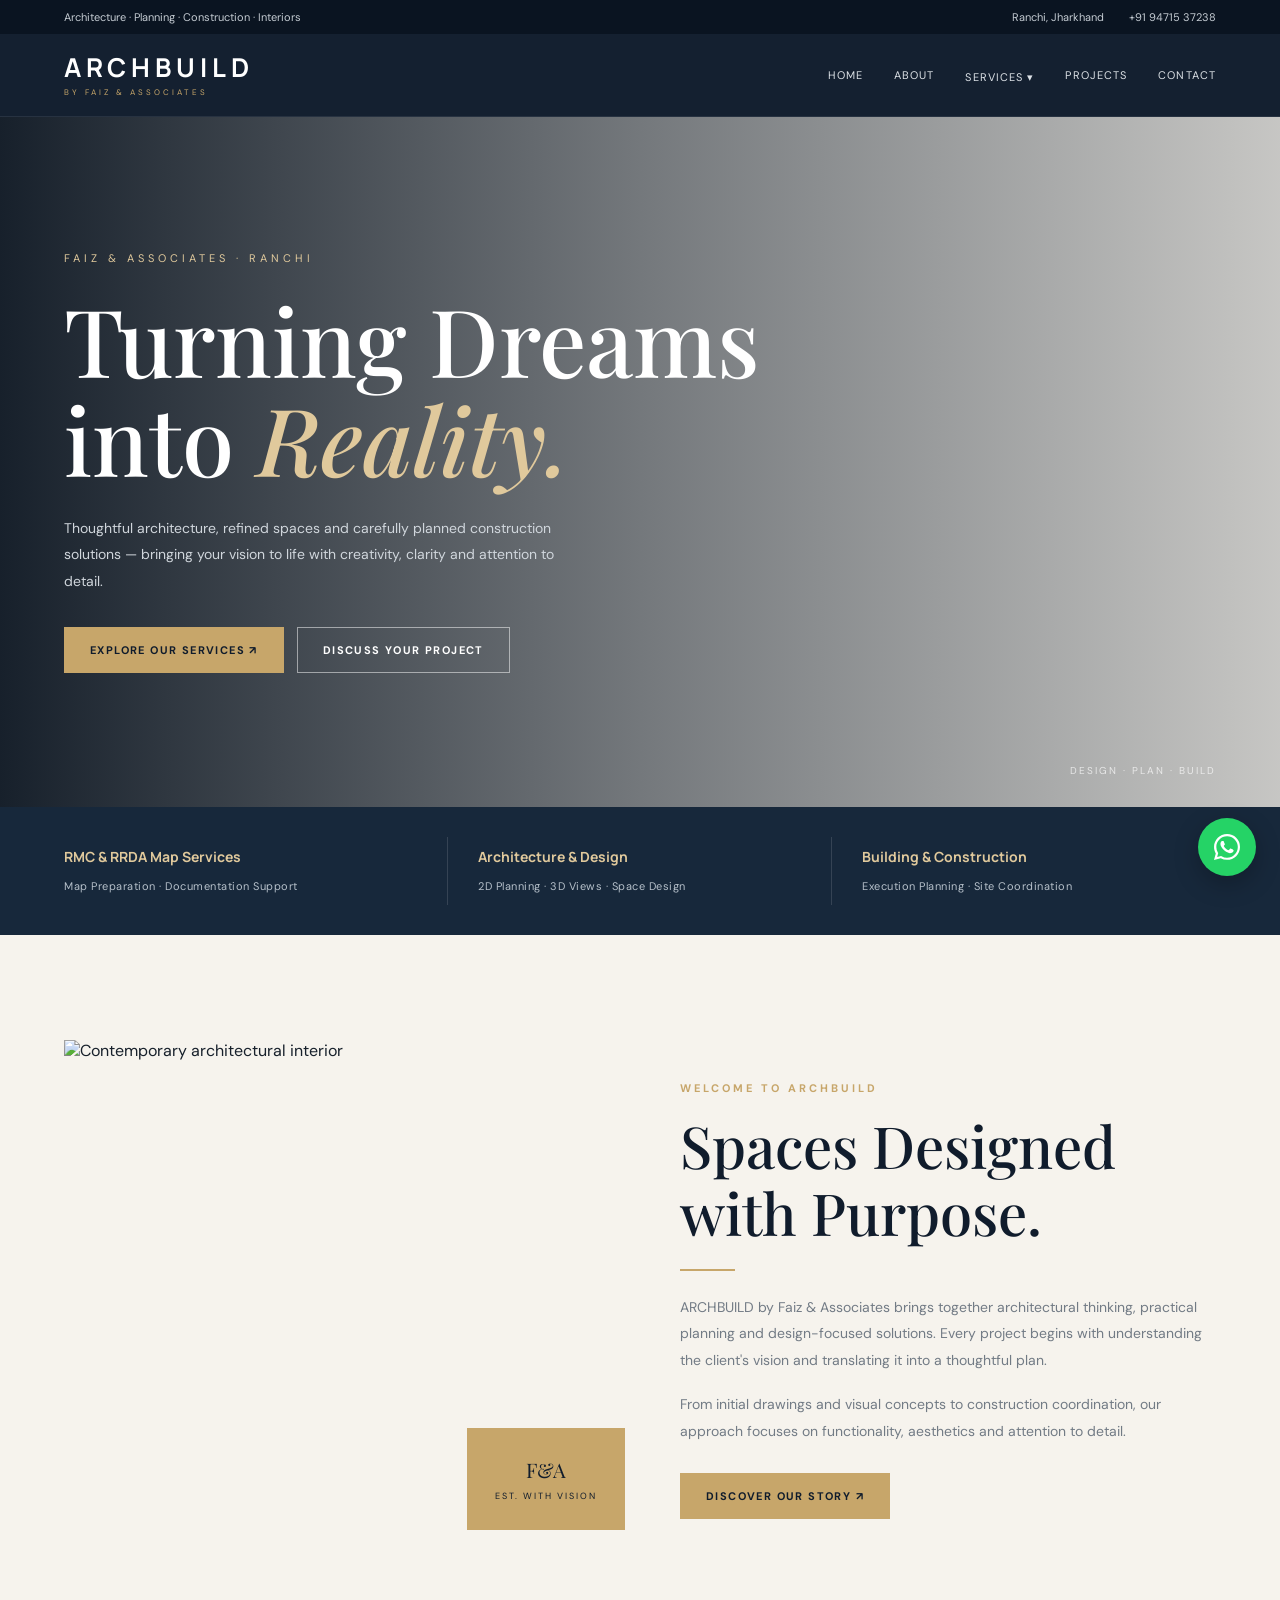
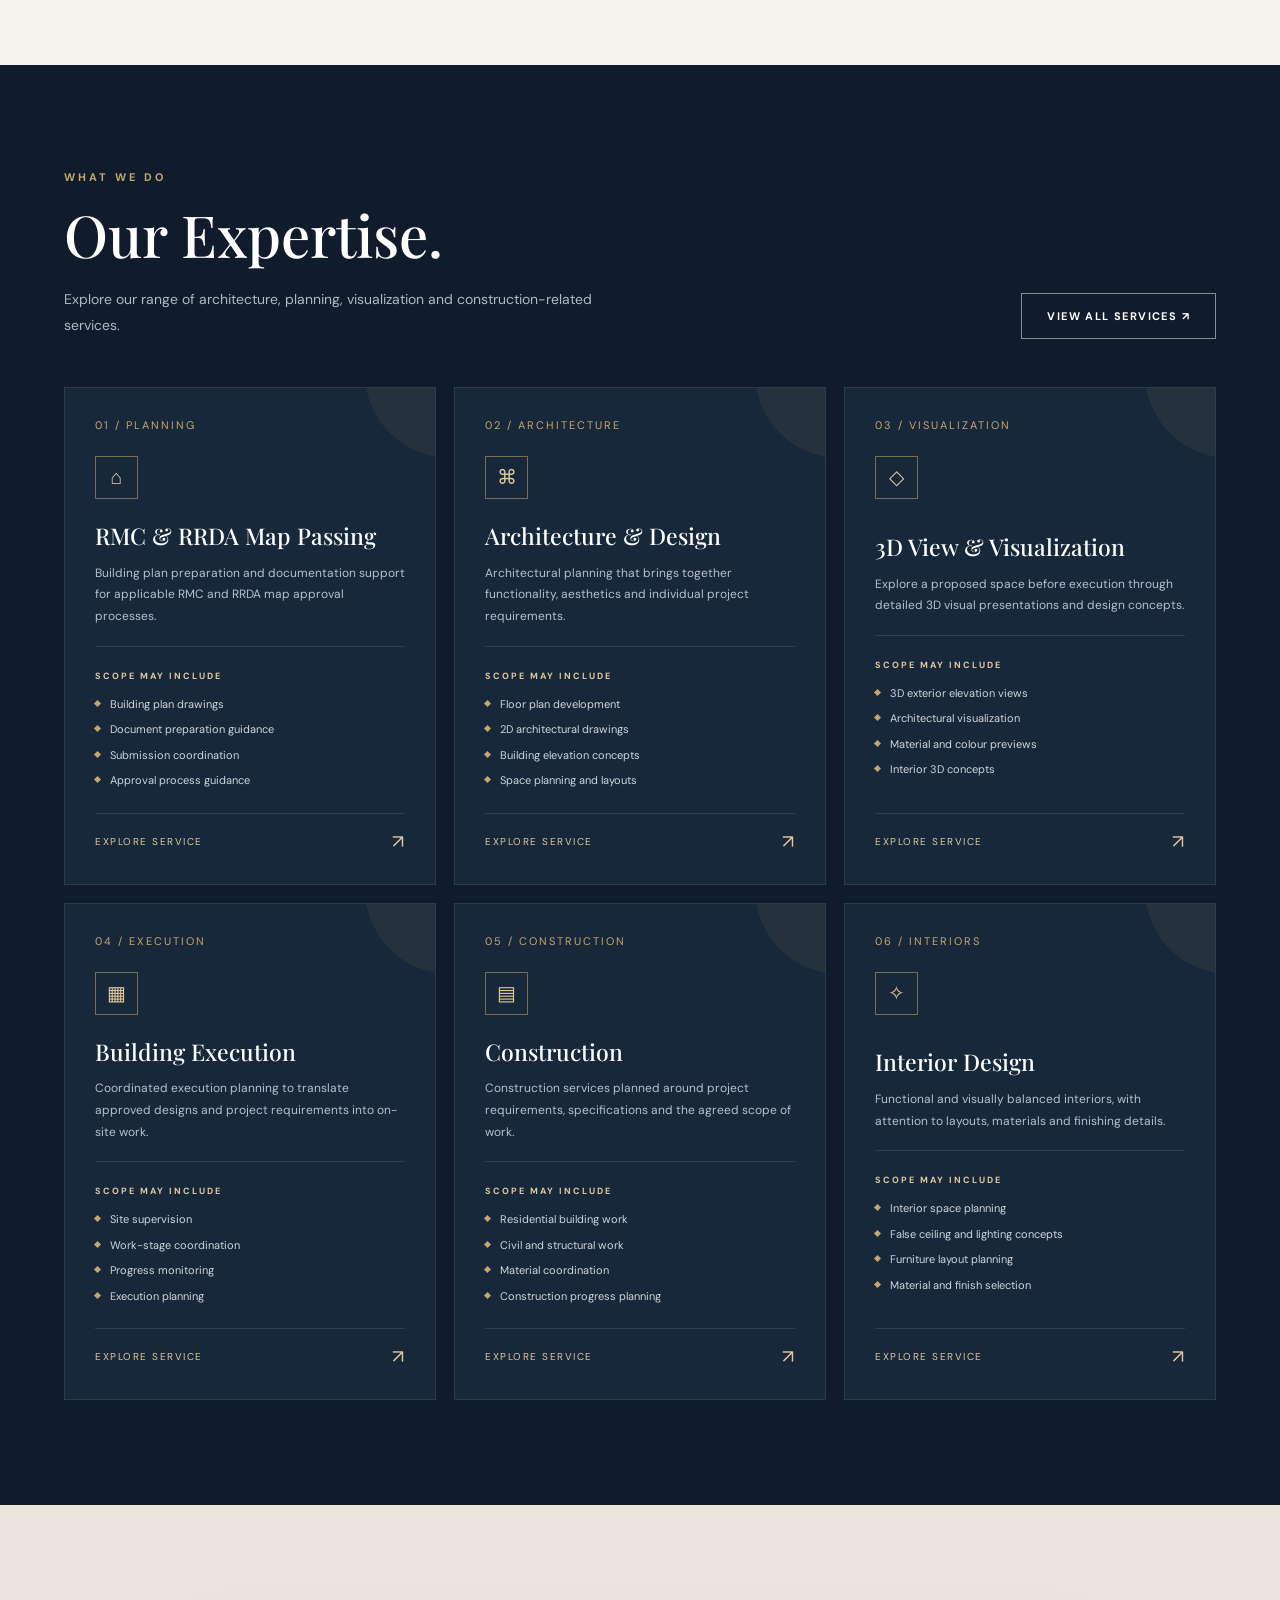
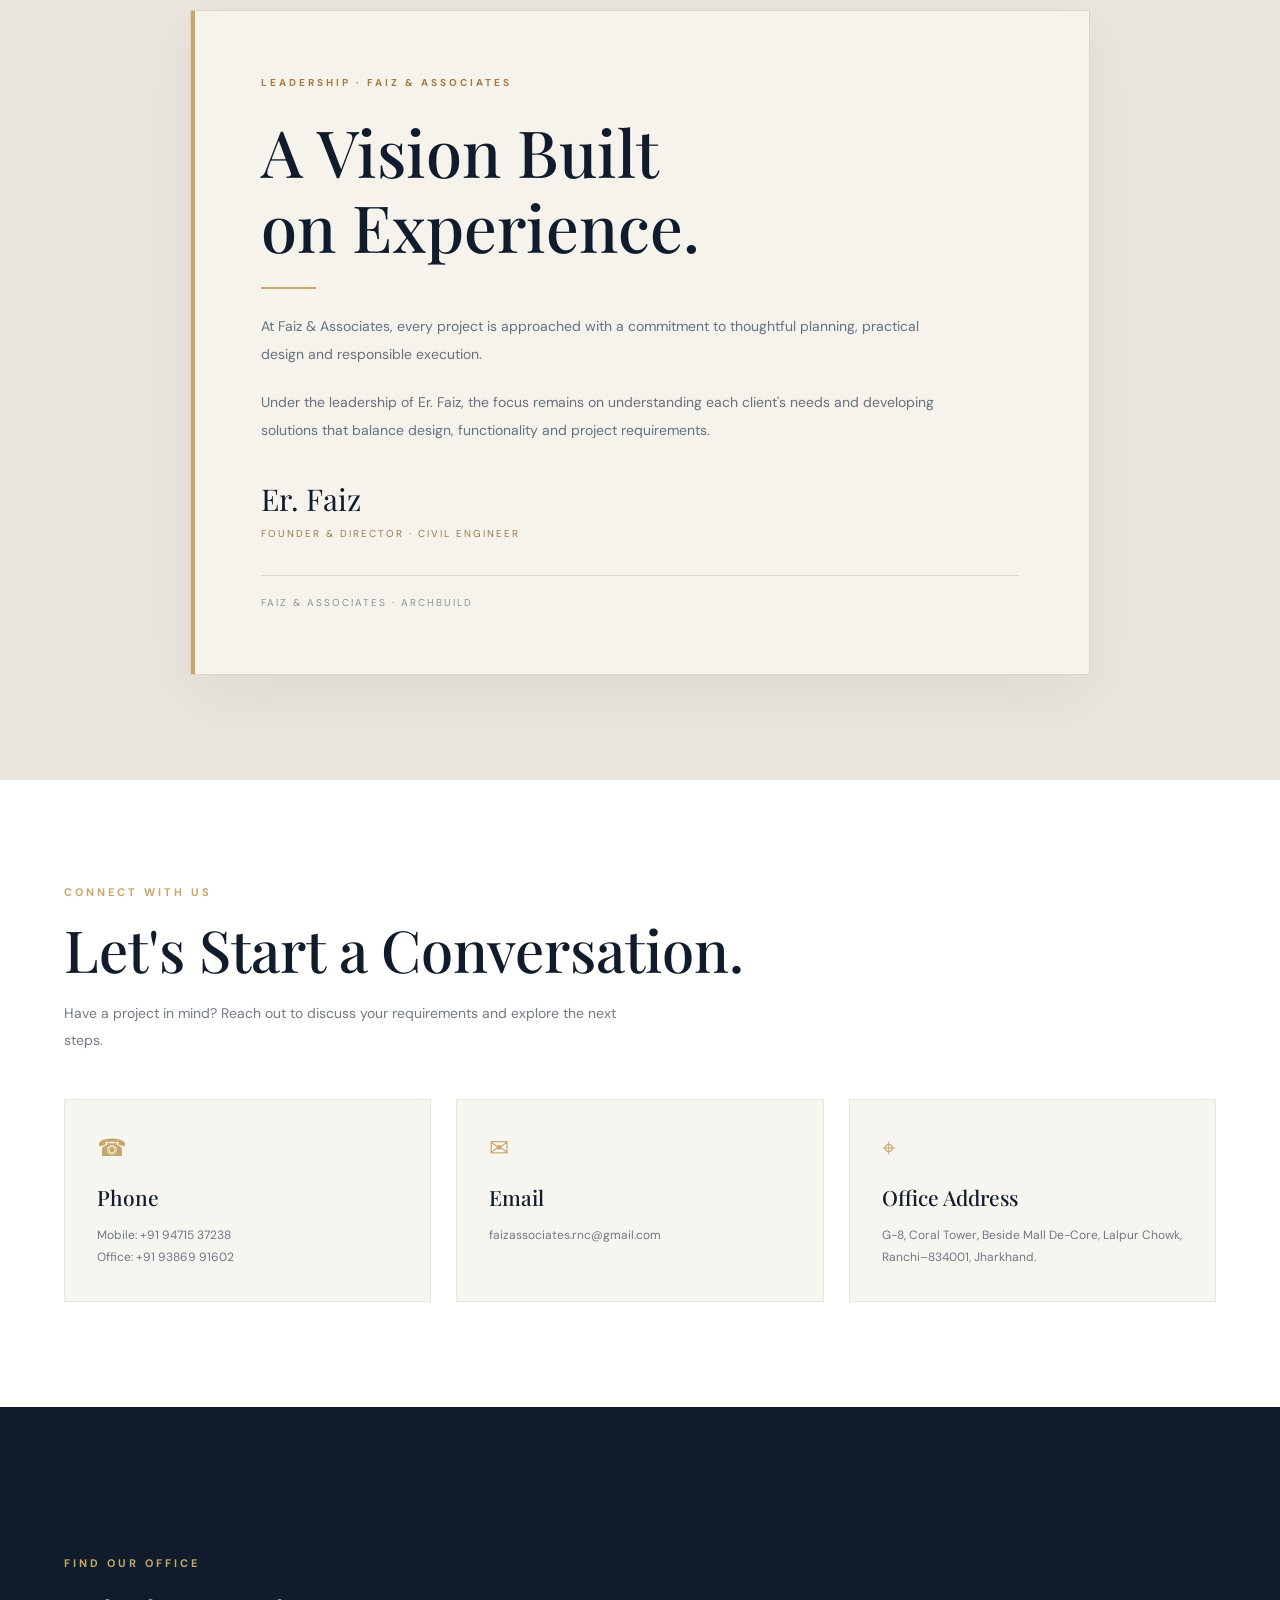
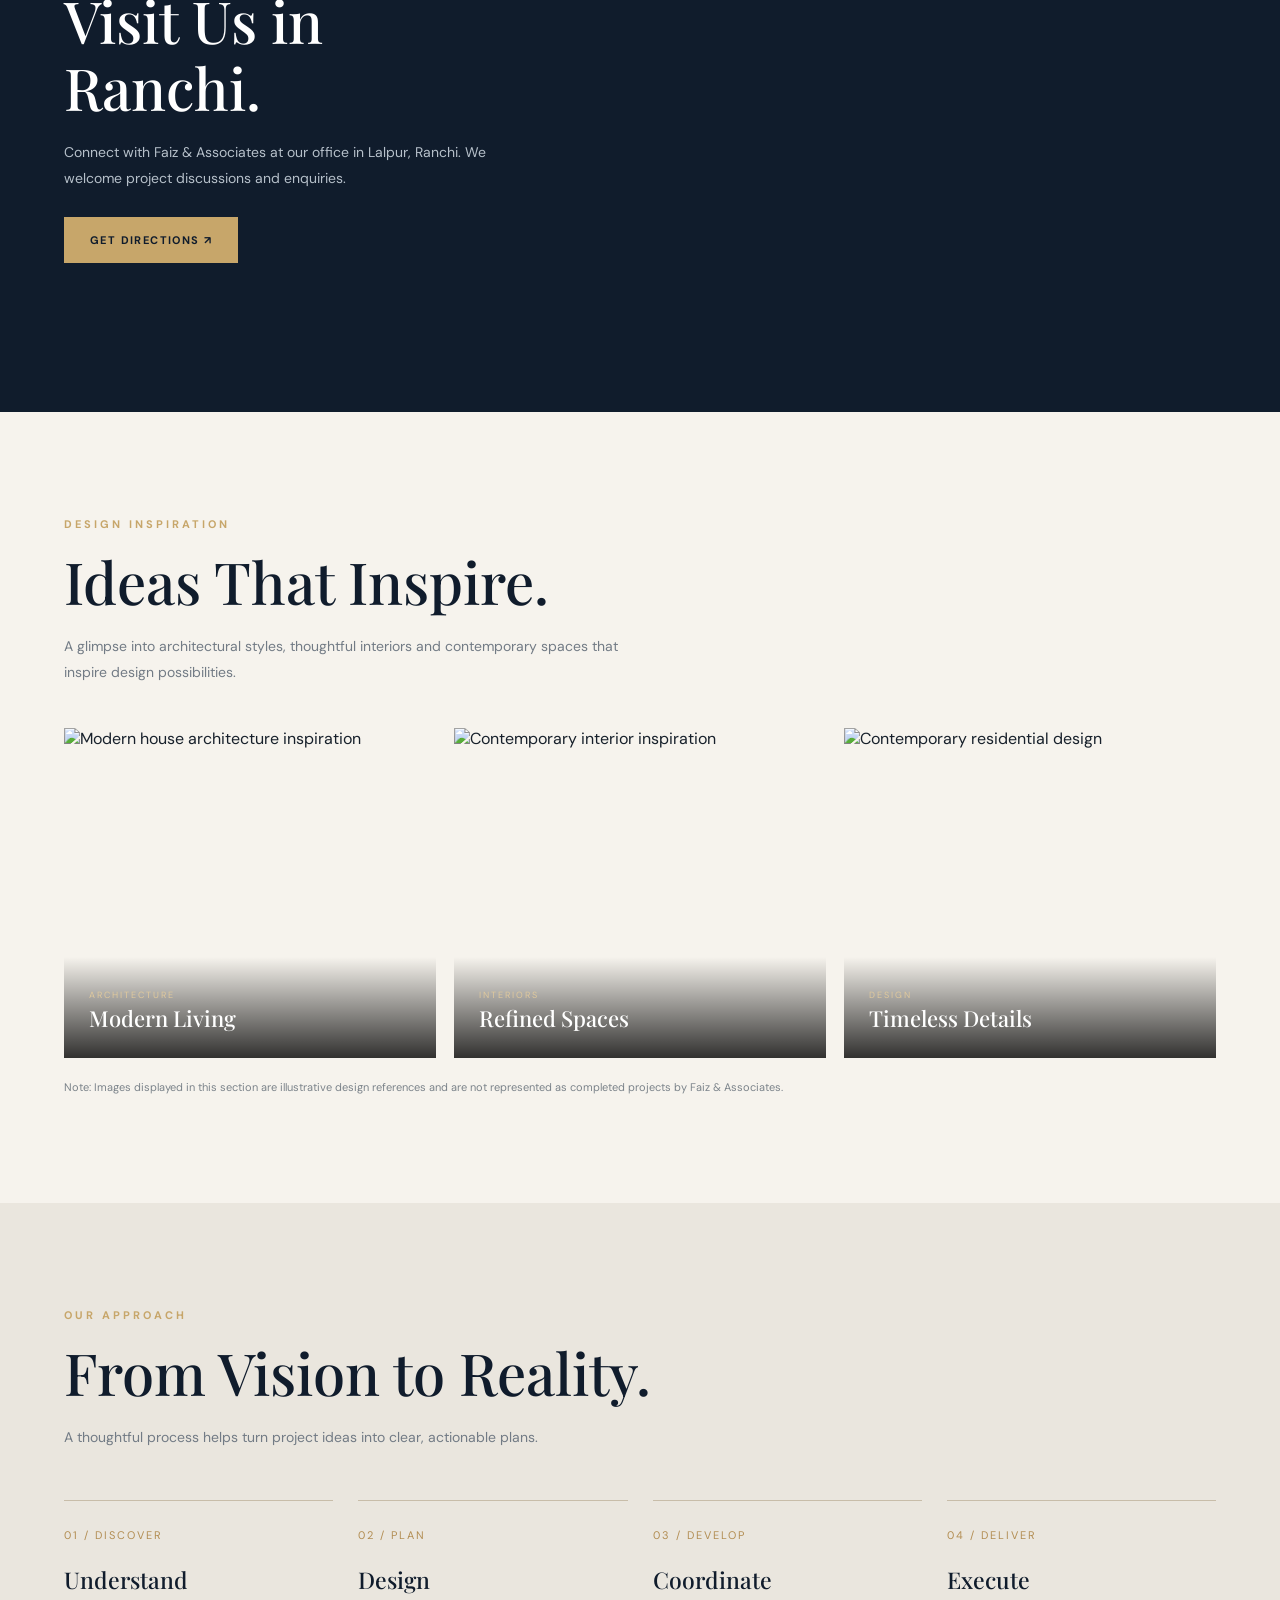
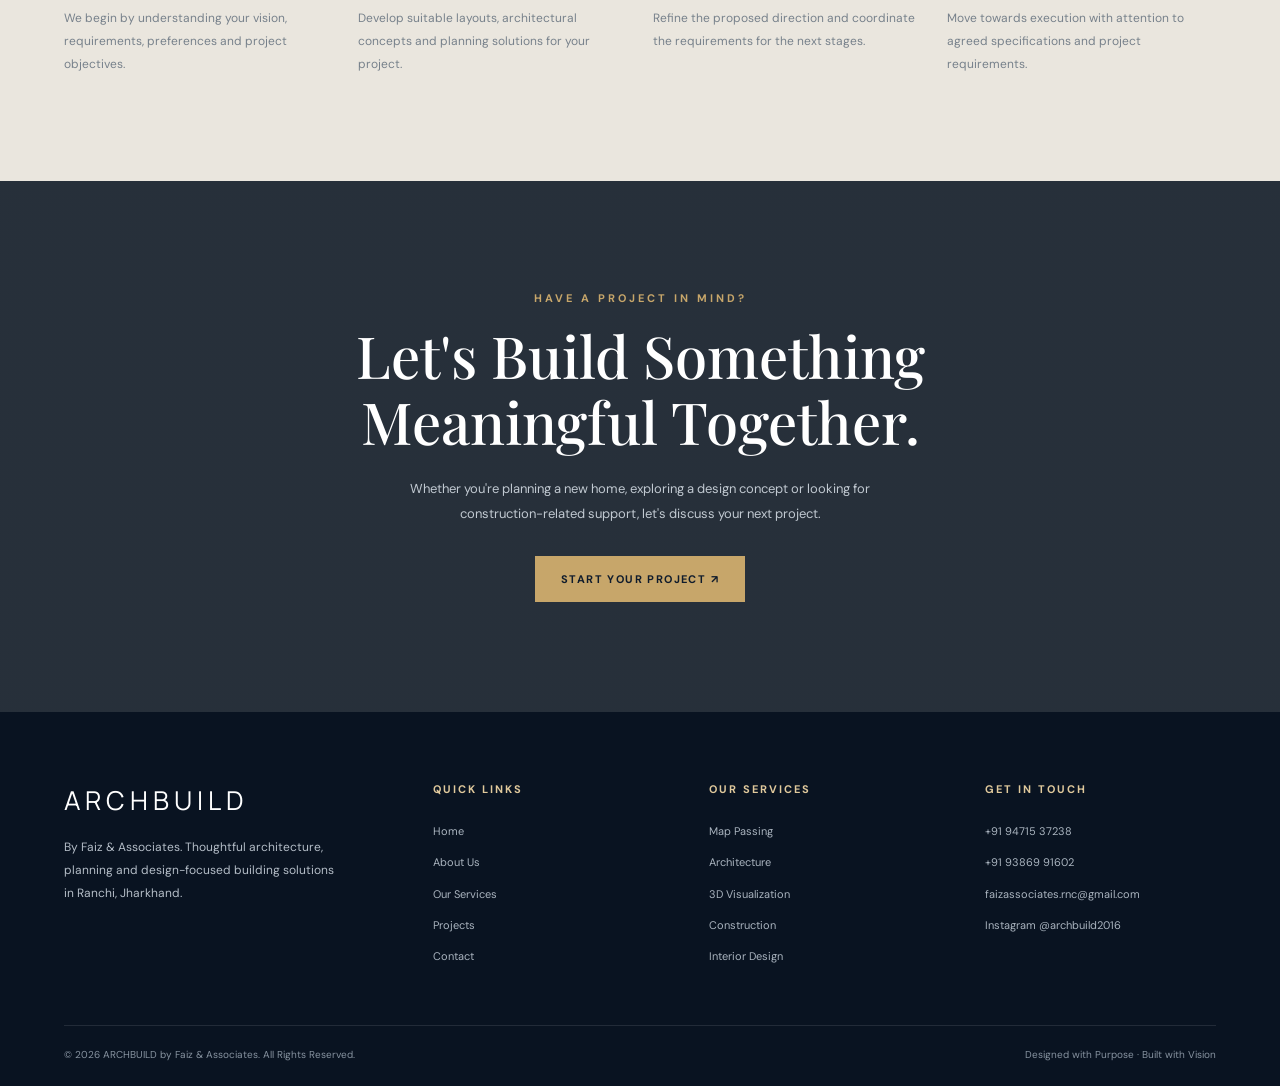
==== commit bc74c513: "Update index.html" ====
--- a/index.html
+++ b/index.html
@@ -26,45 +26,14 @@
   --heading:'Manrope',sans-serif;
 }
 
-*{
-  margin:0;
-  padding:0;
-  box-sizing:border-box;
-}
-
-html{
-  scroll-behavior:smooth;
-}
-
-body{
-  font-family:var(--sans);
-  background:var(--cream);
-  color:var(--dark);
-  overflow-x:hidden;
-}
-
-a{
-  text-decoration:none;
-  color:inherit;
-}
-
-button{
-  font-family:inherit;
-}
-
-img{
-  max-width:100%;
-  display:block;
-}
-
-.container{
-  width:min(1180px,90%);
-  margin:auto;
-}
-
-.section{
-  padding:105px 0;
-}
+*{margin:0;padding:0;box-sizing:border-box}
+html{scroll-behavior:smooth}
+body{font-family:var(--sans);background:var(--cream);color:var(--dark);overflow-x:hidden}
+a{text-decoration:none;color:inherit}
+button{font-family:inherit}
+img{max-width:100%;display:block}
+.container{width:min(1180px,90%);margin:auto}
+.section{padding:105px 0}
 
 .section-label{
   color:var(--gold);
@@ -74,7 +43,6 @@
   font-weight:700;
   margin-bottom:17px;
 }
-
 .section-title{
   font-family:var(--serif);
   font-size:clamp(36px,5vw,58px);
@@ -82,7 +50,6 @@
   line-height:1.15;
   color:var(--navy);
 }
-
 .section-description{
   color:#727b85;
   line-height:1.9;
@@ -90,15 +57,7 @@
   max-width:570px;
   margin-top:18px;
 }
-
-.gold-line{
-  width:55px;
-  height:2px;
-  background:var(--gold);
-  margin:23px 0;
-}
-
-/* BUTTONS */
+.gold-line{width:55px;height:2px;background:var(--gold);margin:23px 0}
 
 .btn{
   display:inline-flex;
@@ -113,50 +72,17 @@
   transition:.3s;
   border:1px solid transparent;
 }
-
-.btn-gold{
-  background:var(--gold);
-  color:var(--navy);
-}
-
-.btn-gold:hover{
-  background:var(--gold-light);
-  transform:translateY(-3px);
-}
-
-.btn-outline{
-  border-color:rgba(255,255,255,.5);
-  color:white;
-}
-
-.btn-outline:hover{
-  background:white;
-  color:var(--navy);
-}
+.btn-gold{background:var(--gold);color:var(--navy)}
+.btn-gold:hover{background:var(--gold-light);transform:translateY(-3px)}
+.btn-outline{border-color:rgba(255,255,255,.5);color:white}
+.btn-outline:hover{background:white;color:var(--navy)}
 
 /* TOPBAR */
-
-.topbar{
-  background:#0a1421;
-  color:#c5ccd3;
-  padding:10px 0;
-  font-size:11px;
-}
-
-.topbar-inner{
-  display:flex;
-  justify-content:space-between;
-  align-items:center;
-  gap:15px;
-}
-
-.topbar-right{
-  display:flex;
-  gap:25px;
-}
+.topbar{background:#0a1421;color:#c5ccd3;padding:10px 0;font-size:11px}
+.topbar-inner{display:flex;justify-content:space-between;align-items:center;gap:15px}
+.topbar-right{display:flex;gap:25px}
 
 /* NAVIGATION */
-
 .navbar{
   background:rgba(16,28,44,.98);
   color:white;
@@ -165,64 +91,21 @@
   z-index:1000;
   border-bottom:1px solid rgba(255,255,255,.08);
 }
-
-.nav-inner{
-  height:82px;
-  display:flex;
-  align-items:center;
-  justify-content:space-between;
-}
-
-.logo{
-  display:flex;
-  flex-direction:column;
-  line-height:1;
-}
-
-.logo strong{
-  font-family:var(--heading);
-  font-size:26px;
-  letter-spacing:5px;
-  color:white;
-}
-
-.logo span{
-  font-size:8px;
-  letter-spacing:3px;
-  color:var(--gold);
-  margin-top:8px;
-}
-
-.nav-links{
-  display:flex;
-  align-items:center;
-  gap:31px;
-}
-
-.nav-links>a,
-.nav-dropdown-trigger{
+.nav-inner{height:82px;display:flex;align-items:center;justify-content:space-between}
+.logo{display:flex;flex-direction:column;line-height:1}
+.logo strong{font-family:var(--heading);font-size:26px;letter-spacing:5px;color:white}
+.logo span{font-size:8px;letter-spacing:3px;color:var(--gold);margin-top:8px}
+.nav-links{display:flex;align-items:center;gap:31px}
+.nav-links>a,.nav-dropdown-trigger{
   font-size:11px;
   letter-spacing:1.1px;
   text-transform:uppercase;
   color:#dce1e6;
   transition:.3s;
 }
-
-.nav-links>a:hover,
-.nav-dropdown-trigger:hover{
-  color:var(--gold);
-}
-
-.nav-dropdown{
-  position:relative;
-}
-
-.nav-dropdown-trigger{
-  background:none;
-  border:0;
-  cursor:pointer;
-}
-
+.nav-links>a:hover,.nav-dropdown-trigger:hover{color:var(--gold)}
+.nav-dropdown{position:relative}
+.nav-dropdown-trigger{background:none;border:0;cursor:pointer}
 .mega-menu{
   position:absolute;
   top:35px;
@@ -234,12 +117,7 @@
   box-shadow:0 15px 35px rgba(0,0,0,.25);
   display:none;
 }
-
-.nav-dropdown:hover .mega-menu,
-.nav-dropdown.open .mega-menu{
-  display:block;
-}
-
+.nav-dropdown:hover .mega-menu,.nav-dropdown.open .mega-menu{display:block}
 .mega-menu a{
   display:block;
   padding:13px;
@@ -248,23 +126,10 @@
   border-bottom:1px solid rgba(255,255,255,.07);
   transition:.3s;
 }
-
-.mega-menu a:hover{
-  color:var(--gold);
-  padding-left:18px;
-}
-
-.menu-toggle{
-  display:none;
-  background:none;
-  color:white;
-  border:0;
-  font-size:25px;
-  cursor:pointer;
-}
+.mega-menu a:hover{color:var(--gold);padding-left:18px}
+.menu-toggle{display:none;background:none;color:white;border:0;font-size:25px;cursor:pointer}
 
 /* HERO */
-
 .hero{
   min-height:690px;
   position:relative;
@@ -276,165 +141,36 @@
     url("https://images.unsplash.com/photo-1600607687939-ce8a6c25118c?auto=format&fit=crop&w=2000&q=90")
     center/cover no-repeat;
 }
-
-.hero-content{
-  max-width:750px;
-  padding:100px 0;
-}
-
-.hero-label{
-  color:var(--gold-light);
-  font-size:11px;
-  letter-spacing:4px;
-  text-transform:uppercase;
-  margin-bottom:25px;
-}
-
-.hero h1{
-  font-family:var(--serif);
-  font-size:clamp(52px,8vw,94px);
-  font-weight:500;
-  line-height:1.05;
-  max-width:780px;
-}
-
-.hero h1 span{
-  color:var(--gold-light);
-  font-style:italic;
-}
-
-.hero-description{
-  color:#d0d6dc;
-  font-size:14px;
-  line-height:1.9;
-  max-width:500px;
-  margin:27px 0 32px;
-}
-
-.hero-buttons{
-  display:flex;
-  flex-wrap:wrap;
-  gap:13px;
-}
-
-.hero-bottom{
-  position:absolute;
-  bottom:30px;
-  right:5%;
-  color:rgba(255,255,255,.7);
-  font-size:10px;
-  letter-spacing:2px;
-  text-transform:uppercase;
-}
+.hero-content{max-width:750px;padding:100px 0}
+.hero-label{color:var(--gold-light);font-size:11px;letter-spacing:4px;text-transform:uppercase;margin-bottom:25px}
+.hero h1{font-family:var(--serif);font-size:clamp(52px,8vw,94px);font-weight:500;line-height:1.05;max-width:780px}
+.hero h1 span{color:var(--gold-light);font-style:italic}
+.hero-description{color:#d0d6dc;font-size:14px;line-height:1.9;max-width:500px;margin:27px 0 32px}
+.hero-buttons{display:flex;flex-wrap:wrap;gap:13px}
+.hero-bottom{position:absolute;bottom:30px;right:5%;color:rgba(255,255,255,.7);font-size:10px;letter-spacing:2px;text-transform:uppercase}
 
 /* CREDENTIAL STRIP */
-
-.credential-strip{
-  background:var(--navy2);
-  color:white;
-  padding:30px 0;
-}
-
-.credential-grid{
-  display:grid;
-  grid-template-columns:repeat(3,1fr);
-}
-
-.credential-item{
-  padding:10px 30px;
-  border-right:1px solid rgba(255,255,255,.13);
-}
-
-.credential-item:first-child{
-  padding-left:0;
-}
-
-.credential-item:last-child{
-  border:0;
-}
-
-.credential-item strong{
-  display:block;
-  color:var(--gold-light);
-  font-family:var(--heading);
-  font-size:14px;
-  margin-bottom:8px;
-}
-
-.credential-item span{
-  font-size:11px;
-  color:#b6c0ca;
-  letter-spacing:.5px;
-}
+.credential-strip{background:var(--navy2);color:white;padding:30px 0}
+.credential-grid{display:grid;grid-template-columns:repeat(3,1fr)}
+.credential-item{padding:10px 30px;border-right:1px solid rgba(255,255,255,.13)}
+.credential-item:first-child{padding-left:0}
+.credential-item:last-child{border:0}
+.credential-item strong{display:block;color:var(--gold-light);font-family:var(--heading);font-size:14px;margin-bottom:8px}
+.credential-item span{font-size:11px;color:#b6c0ca;letter-spacing:.5px}
 
 /* INTRO */
-
-.intro-grid{
-  display:grid;
-  grid-template-columns:1fr 1fr;
-  gap:80px;
-  align-items:center;
-}
-
-.intro-image{
-  position:relative;
-}
-
-.intro-image img{
-  width:100%;
-  height:520px;
-  object-fit:cover;
-}
-
-.intro-stamp{
-  position:absolute;
-  right:-25px;
-  bottom:30px;
-  background:var(--gold);
-  color:var(--navy);
-  padding:28px;
-  text-align:center;
-  font-family:var(--serif);
-  font-size:20px;
-}
-
-.intro-stamp small{
-  display:block;
-  font-family:var(--sans);
-  font-size:9px;
-  letter-spacing:2px;
-  margin-top:7px;
-}
+.intro-grid{display:grid;grid-template-columns:1fr 1fr;gap:80px;align-items:center}
+.intro-image{position:relative}
+.intro-image img{width:100%;height:520px;object-fit:cover}
+.intro-stamp{position:absolute;right:-25px;bottom:30px;background:var(--gold);color:var(--navy);padding:28px;text-align:center;font-family:var(--serif);font-size:20px}
+.intro-stamp small{display:block;font-family:var(--sans);font-size:9px;letter-spacing:2px;margin-top:7px}
 
 /* SERVICES */
-
-.services-section{
-  background:#101c2c;
-  color:white;
-}
-
-.services-section .section-title{
-  color:white;
-}
-
-.services-section .section-description{
-  color:#aeb9c4;
-}
-
-.services-heading{
-  display:flex;
-  justify-content:space-between;
-  align-items:end;
-  gap:30px;
-  margin-bottom:48px;
-}
-
-.services-grid{
-  display:grid;
-  grid-template-columns:repeat(3,1fr);
-  gap:18px;
-}
-
+.services-section{background:#101c2c;color:white}
+.services-section .section-title{color:white}
+.services-section .section-description{color:#aeb9c4}
+.services-heading{display:flex;justify-content:space-between;align-items:end;gap:30px;margin-bottom:48px}
+.services-grid{display:grid;grid-template-columns:repeat(3,1fr);gap:18px}
 .service-card{
   position:relative;
   min-height:390px;
@@ -447,7 +183,6 @@
   overflow:hidden;
   transition:.35s;
 }
-
 .service-card:before{
   content:"";
   position:absolute;
@@ -459,535 +194,147 @@
   background:rgba(199,166,106,.08);
   transition:.4s;
 }
-
-.service-card:hover{
-  transform:translateY(-7px);
-  border-color:var(--gold);
-  background:#1c3047;
-}
-
-.service-card:hover:before{
-  transform:scale(1.6);
-}
-
-.service-top{
+.service-card:hover{transform:translateY(-7px);border-color:var(--gold);background:#1c3047}
+.service-card:hover:before{transform:scale(1.6)}
+.service-top,.service-content,.service-arrow{position:relative;z-index:1}
+.service-number{color:var(--gold);font-size:11px;letter-spacing:2px;margin-bottom:24px}
+.service-icon{width:43px;height:43px;border:1px solid rgba(199,166,106,.55);display:flex;align-items:center;justify-content:center;color:var(--gold-light);font-size:20px;margin-bottom:22px}
+.service-content h3{color:white;font-family:var(--serif);font-size:23px;font-weight:500;line-height:1.3;margin-bottom:12px}
+.service-content p{color:#b6c0ca;font-size:12px;line-height:1.8;margin-bottom:18px}
+.service-includes{border-top:1px solid rgba(255,255,255,.1);padding-top:16px}
+.service-includes span{color:var(--gold-light);font-size:9px;letter-spacing:2px;text-transform:uppercase;font-weight:700}
+.service-includes ul{list-style:none;margin-top:12px;display:grid;gap:9px}
+.service-includes li{color:#d0d6dc;font-size:11px;line-height:1.5;padding-left:15px;position:relative}
+.service-includes li:before{content:"";position:absolute;width:5px;height:5px;background:var(--gold);left:0;top:5px;transform:rotate(45deg)}
+.service-arrow{display:flex;justify-content:space-between;align-items:center;margin-top:24px;padding-top:15px;border-top:1px solid rgba(255,255,255,.1);color:var(--gold-light);font-size:10px;letter-spacing:1.5px;text-transform:uppercase}
+.service-arrow b{font-size:19px;font-weight:400;transition:.3s}
+.service-card:hover .service-arrow b{transform:translateX(7px)}
+
+/* FOUNDER - NO PHOTO */
+.founder-section{background:#eae6de}
+.founder-wrap{max-width:900px;margin:auto}
+.founder-panel{
   position:relative;
-  z-index:1;
-}
-
-.service-number{
-  color:var(--gold);
-  font-size:11px;
-  letter-spacing:2px;
-  margin-bottom:24px;
-}
-
-.service-icon{
-  width:43px;
-  height:43px;
-  border:1px solid rgba(199,166,106,.55);
-  display:flex;
-  align-items:center;
-  justify-content:center;
-  color:var(--gold-light);
-  font-size:20px;
-  margin-bottom:22px;
-}
-
-.service-content{
-  position:relative;
-  z-index:1;
-}
-
-.service-content h3{
-  color:white;
-  font-family:var(--serif);
-  font-size:23px;
-  font-weight:500;
-  line-height:1.3;
-  margin-bottom:12px;
-}
-
-.service-content p{
-  color:#b6c0ca;
-  font-size:12px;
-  line-height:1.8;
-  margin-bottom:18px;
-}
-
-.service-includes{
-  border-top:1px solid rgba(255,255,255,.1);
-  padding-top:16px;
-}
-
-.service-includes span{
-  color:var(--gold-light);
-  font-size:9px;
-  letter-spacing:2px;
+  padding:65px 70px;
+  background:#f6f3ed;
+  border:1px solid #ded5c5;
+  box-shadow:0 20px 55px rgba(16,28,44,.06);
+}
+.founder-panel:before{
+  content:"";
+  position:absolute;
+  left:0;
+  top:0;
+  width:4px;
+  height:100%;
+  background:var(--gold);
+}
+.founder-overline{
+  color:#a27c3f;
+  font-size:10px;
+  letter-spacing:3px;
   text-transform:uppercase;
   font-weight:700;
-}
-
-.service-includes ul{
-  list-style:none;
-  margin-top:12px;
-  display:grid;
-  gap:9px;
-}
-
-.service-includes li{
-  color:#d0d6dc;
-  font-size:11px;
-  line-height:1.5;
-  padding-left:15px;
-  position:relative;
-}
-
-.service-includes li:before{
-  content:"";
-  position:absolute;
-  width:5px;
-  height:5px;
-  background:var(--gold);
-  left:0;
-  top:5px;
-  transform:rotate(45deg);
-}
-
-.service-arrow{
-  position:relative;
-  z-index:1;
-  display:flex;
-  justify-content:space-between;
-  align-items:center;
-  margin-top:24px;
-  padding-top:15px;
-  border-top:1px solid rgba(255,255,255,.1);
-  color:var(--gold-light);
-  font-size:10px;
-  letter-spacing:1.5px;
-  text-transform:uppercase;
-}
-
-.service-arrow b{
-  font-size:19px;
-  font-weight:400;
-  transition:.3s;
-}
-
-.service-card:hover .service-arrow b{
-  transform:translateX(7px);
-}
-
-/* FOUNDER */
-
-.founder-section{
-  background:#eae6de;
-}
-
-.founder-grid{
-  display:grid;
-  grid-template-columns:.85fr 1.15fr;
-  gap:85px;
-  align-items:center;
-}
-
-.founder-image{
-  position:relative;
-}
-
-.founder-image img{
-  width:100%;
-  height:570px;
-  object-fit:cover;
-  object-position:center;
-}
-
-.founder-tag{
-  position:absolute;
-  bottom:25px;
-  left:25px;
-  background:var(--navy);
-  color:white;
-  padding:18px 22px;
-}
-
-.founder-tag strong{
-  display:block;
-  font-family:var(--serif);
-  font-size:19px;
-  font-weight:500;
-}
-
-.founder-tag span{
-  display:block;
-  color:var(--gold-light);
-  font-size:9px;
-  letter-spacing:2px;
-  margin-top:7px;
-  text-transform:uppercase;
-}
-
-.founder-copy{
-  color:#65717d;
-  font-size:14px;
-  line-height:2;
-  margin-top:20px;
-}
-
-.founder-name{
-  font-family:var(--serif);
-  font-size:29px;
-  color:var(--navy);
-  margin-top:30px;
-}
-
-.founder-role{
-  font-size:10px;
-  letter-spacing:2px;
-  color:#9a7b48;
-  text-transform:uppercase;
-  margin-top:7px;
-}
+  margin-bottom:25px;
+}
+.founder-panel .section-title{font-size:clamp(40px,6vw,65px)}
+.founder-copy{color:#65717d;font-size:14px;line-height:2;margin-top:20px;max-width:700px}
+.founder-name{font-family:var(--serif);font-size:30px;color:var(--navy);margin-top:35px}
+.founder-role{font-size:10px;letter-spacing:2px;color:#9a7b48;text-transform:uppercase;margin-top:8px}
+.founder-signature{margin-top:35px;padding-top:20px;border-top:1px solid #ded5c5;color:#8b9298;font-size:10px;letter-spacing:2px;text-transform:uppercase}
 
 /* DETAILS */
-
-.details-section{
-  background:white;
-}
-
-.details-grid{
-  display:grid;
-  grid-template-columns:repeat(3,1fr);
-  gap:25px;
-  margin-top:45px;
-}
-
-.detail-card{
-  padding:32px;
-  background:#f7f5f0;
-  border:1px solid #ebe6dc;
-}
-
-.detail-card .detail-icon{
-  font-size:24px;
-  color:var(--gold);
-  margin-bottom:20px;
-}
-
-.detail-card h3{
-  color:var(--navy);
-  font-family:var(--serif);
-  font-size:21px;
-  font-weight:500;
-  margin-bottom:13px;
-}
-
-.detail-card p,
-.detail-card a{
-  color:#6e7882;
-  font-size:12px;
-  line-height:1.9;
-  overflow-wrap:anywhere;
-}
-
-.detail-card a:hover{
-  color:#a27c3f;
-}
+.details-section{background:white}
+.details-grid{display:grid;grid-template-columns:repeat(3,1fr);gap:25px;margin-top:45px}
+.detail-card{padding:32px;background:#f7f5f0;border:1px solid #ebe6dc}
+.detail-card .detail-icon{font-size:24px;color:var(--gold);margin-bottom:20px}
+.detail-card h3{color:var(--navy);font-family:var(--serif);font-size:21px;font-weight:500;margin-bottom:13px}
+.detail-card p,.detail-card a{color:#6e7882;font-size:12px;line-height:1.9;overflow-wrap:anywhere}
+.detail-card a:hover{color:#a27c3f}
 
 /* MAP */
-
-.map-section{
-  background:var(--navy);
-  color:white;
-}
-
-.map-grid{
-  display:grid;
-  grid-template-columns:.8fr 1.2fr;
-  gap:55px;
-  align-items:center;
-}
-
-.map-section .section-title{
-  color:white;
-}
-
-.map-section .section-description{
-  color:#b6c0ca;
-}
-
-.map-frame{
-  width:100%;
-  height:390px;
-  border:0;
-  filter:grayscale(35%);
-}
+.map-section{background:var(--navy);color:white}
+.map-grid{display:grid;grid-template-columns:.8fr 1.2fr;gap:55px;align-items:center}
+.map-section .section-title{color:white}
+.map-section .section-description{color:#b6c0ca}
+.map-frame{width:100%;height:390px;border:0;filter:grayscale(35%)}
 
 /* INSPIRATION */
-
-.inspiration-section{
-  background:#f6f3ed;
-}
-
-.inspiration-grid{
-  display:grid;
-  grid-template-columns:repeat(3,1fr);
-  gap:18px;
-  margin-top:42px;
-}
-
-.inspiration-card{
-  position:relative;
-  overflow:hidden;
-}
-
-.inspiration-card img{
-  width:100%;
-  height:330px;
-  object-fit:cover;
-  transition:.6s;
-}
-
-.inspiration-card:hover img{
-  transform:scale(1.06);
-}
-
-.inspiration-caption{
-  position:absolute;
-  bottom:0;
-  left:0;
-  width:100%;
-  padding:25px;
-  color:white;
-  background:linear-gradient(transparent,rgba(0,0,0,.8));
-}
-
-.inspiration-caption h3{
-  font-family:var(--serif);
-  font-size:22px;
-  font-weight:500;
-}
-
-.inspiration-caption span{
-  font-size:9px;
-  color:var(--gold-light);
-  letter-spacing:2px;
-  text-transform:uppercase;
-}
-
-.inspiration-note{
-  font-size:11px;
-  color:#7b838a;
-  margin-top:20px;
-  line-height:1.8;
-}
+.inspiration-section{background:#f6f3ed}
+.inspiration-grid{display:grid;grid-template-columns:repeat(3,1fr);gap:18px;margin-top:42px}
+.inspiration-card{position:relative;overflow:hidden}
+.inspiration-card img{width:100%;height:330px;object-fit:cover;transition:.6s}
+.inspiration-card:hover img{transform:scale(1.06)}
+.inspiration-caption{position:absolute;bottom:0;left:0;width:100%;padding:25px;color:white;background:linear-gradient(transparent,rgba(0,0,0,.8))}
+.inspiration-caption h3{font-family:var(--serif);font-size:22px;font-weight:500}
+.inspiration-caption span{font-size:9px;color:var(--gold-light);letter-spacing:2px;text-transform:uppercase}
+.inspiration-note{font-size:11px;color:#7b838a;margin-top:20px;line-height:1.8}
 
 /* PROCESS */
-
-.process-section{
-  background:#eae6de;
-}
-
-.process-grid{
-  display:grid;
-  grid-template-columns:repeat(4,1fr);
-  gap:25px;
-  margin-top:50px;
-}
-
-.process-item{
-  border-top:1px solid #c8bda9;
-  padding-top:22px;
-}
-
-.process-item span{
-  color:#b28d52;
-  font-size:11px;
-  letter-spacing:2px;
-}
-
-.process-item h3{
-  color:var(--navy);
-  font-family:var(--serif);
-  font-size:23px;
-  font-weight:500;
-  margin:20px 0 12px;
-}
-
-.process-item p{
-  color:#77818b;
-  font-size:12px;
-  line-height:1.9;
-}
+.process-section{background:#eae6de}
+.process-grid{display:grid;grid-template-columns:repeat(4,1fr);gap:25px;margin-top:50px}
+.process-item{border-top:1px solid #c8bda9;padding-top:22px}
+.process-item span{color:#b28d52;font-size:11px;letter-spacing:2px}
+.process-item h3{color:var(--navy);font-family:var(--serif);font-size:23px;font-weight:500;margin:20px 0 12px}
+.process-item p{color:#77818b;font-size:12px;line-height:1.9}
 
 /* CTA */
-
 .cta-section{
-  background:
-    linear-gradient(rgba(10,20,33,.88),rgba(10,20,33,.88)),
-    url("https://images.unsplash.com/photo-1600607687920-4e2a09cf159d?auto=format&fit=crop&w=1800&q=85")
-    center/cover;
+  background:linear-gradient(rgba(10,20,33,.88),rgba(10,20,33,.88)),url("https://images.unsplash.com/photo-1600607687920-4e2a09cf159d?auto=format&fit=crop&w=1800&q=85") center/cover;
   text-align:center;
   color:white;
   padding:110px 0;
 }
-
-.cta-section .section-title{
-  color:white;
-  max-width:750px;
-  margin:auto;
-}
-
-.cta-section p{
-  color:#c1c9d1;
-  font-size:13px;
-  line-height:1.9;
-  max-width:540px;
-  margin:22px auto 30px;
-}
+.cta-section .section-title{color:white;max-width:750px;margin:auto}
+.cta-section p{color:#c1c9d1;font-size:13px;line-height:1.9;max-width:540px;margin:22px auto 30px}
 
 /* FOOTER */
-
-.footer{
-  background:#091321;
-  color:#b4bdc7;
-  padding:70px 0 25px;
-}
-
-.footer-grid{
-  display:grid;
-  grid-template-columns:1.4fr 1fr 1fr 1fr;
-  gap:45px;
-  padding-bottom:50px;
-}
-
-.footer-logo{
-  font-family:var(--heading);
-  font-size:26px;
-  letter-spacing:5px;
-  color:white;
-}
-
-.footer-brand p{
-  font-size:12px;
-  line-height:1.9;
-  margin-top:18px;
-  max-width:270px;
-}
-
-.footer-column h4{
-  color:var(--gold-light);
-  font-size:11px;
-  letter-spacing:2px;
-  text-transform:uppercase;
-  margin-bottom:23px;
-}
-
-.footer-column a,
-.footer-column p{
-  display:block;
-  color:#aab4bf;
-  font-size:11px;
-  line-height:2.2;
-  margin-bottom:7px;
-  overflow-wrap:anywhere;
-}
-
-.footer-column a:hover{
-  color:var(--gold-light);
-}
-
-.footer-bottom{
-  border-top:1px solid rgba(255,255,255,.1);
-  padding-top:22px;
-  display:flex;
-  justify-content:space-between;
-  gap:15px;
-  font-size:10px;
-  color:#8793a0;
-}
-
-/* WHATSAPP */
-
+.footer{background:#091321;color:#b4bdc7;padding:70px 0 25px}
+.footer-grid{display:grid;grid-template-columns:1.4fr 1fr 1fr 1fr;gap:45px;padding-bottom:50px}
+.footer-logo{font-family:var(--heading);font-size:26px;letter-spacing:5px;color:white}
+.footer-brand p{font-size:12px;line-height:1.9;margin-top:18px;max-width:270px}
+.footer-column h4{color:var(--gold-light);font-size:11px;letter-spacing:2px;text-transform:uppercase;margin-bottom:23px}
+.footer-column a,.footer-column p{display:block;color:#aab4bf;font-size:11px;line-height:2.2;margin-bottom:7px;overflow-wrap:anywhere}
+.footer-column a:hover{color:var(--gold-light)}
+.footer-bottom{border-top:1px solid rgba(255,255,255,.1);padding-top:22px;display:flex;justify-content:space-between;gap:15px;font-size:10px;color:#8793a0}
+
+/* WHATSAPP - OFFICIAL LOGO */
 .whatsapp-float{
   position:fixed;
   right:24px;
   bottom:24px;
-  width:55px;
-  height:55px;
+  width:58px;
+  height:58px;
   border-radius:50%;
-  background:#20b86a;
+  background:#25D366;
   color:white;
   display:flex;
   justify-content:center;
   align-items:center;
-  font-size:25px;
   z-index:999;
   box-shadow:0 8px 25px rgba(0,0,0,.25);
   transition:.3s;
 }
-
-.whatsapp-float:hover{
-  transform:translateY(-5px);
-}
+.whatsapp-float:hover{transform:translateY(-5px) scale(1.04);background:#20bd5a}
+.whatsapp-float svg{width:32px;height:32px;display:block;fill:white}
 
 /* REVEAL */
-
-.reveal{
-  opacity:0;
-  transform:translateY(25px);
-  transition:opacity .7s ease,transform .7s ease;
-}
-
-.reveal.visible{
-  opacity:1;
-  transform:translateY(0);
-}
+.reveal{opacity:0;transform:translateY(25px);transition:opacity .7s ease,transform .7s ease}
+.reveal.visible{opacity:1;transform:translateY(0)}
 
 /* RESPONSIVE */
-
 @media(max-width:900px){
-  .nav-links{
-    gap:17px;
-  }
-
-  .intro-grid,
-  .founder-grid,
-  .map-grid{
-    gap:40px;
-  }
-
-  .services-grid{
-    grid-template-columns:repeat(2,1fr);
-  }
-
-  .footer-grid{
-    grid-template-columns:repeat(2,1fr);
-  }
-
-  .process-grid{
-    grid-template-columns:repeat(2,1fr);
-  }
-}
-
+  .nav-links{gap:17px}
+  .intro-grid,.map-grid{gap:40px}
+  .services-grid{grid-template-columns:repeat(2,1fr)}
+  .footer-grid{grid-template-columns:repeat(2,1fr)}
+  .process-grid{grid-template-columns:repeat(2,1fr)}
+}
 @media(max-width:700px){
-  .topbar-inner{
-    justify-content:center;
-  }
-
-  .topbar-right{
-    display:none;
-  }
-
-  .nav-inner{
-    height:72px;
-  }
-
-  .menu-toggle{
-    display:block;
-  }
-
+  .topbar-inner{justify-content:center}
+  .topbar-right{display:none}
+  .nav-inner{height:72px}
+  .menu-toggle{display:block}
   .nav-links{
     display:none;
     position:absolute;
@@ -1001,154 +348,45 @@
     gap:23px;
     border-top:1px solid rgba(255,255,255,.1);
   }
-
-  .nav-links.active{
-    display:flex;
-  }
-
-  .nav-dropdown{
-    width:100%;
-  }
-
-  .mega-menu{
-    position:static;
-    width:100%;
-    margin-top:12px;
-    display:none;
-    box-shadow:none;
-  }
-
-  .nav-dropdown.open .mega-menu{
-    display:block;
-  }
-
-  .hero{
-    min-height:620px;
-    background-position:60% center;
-  }
-
-  .hero-content{
-    padding:85px 0;
-  }
-
-  .hero h1{
-    font-size:53px;
-  }
-
-  .hero-bottom{
-    display:none;
-  }
-
-  .credential-grid{
-    grid-template-columns:1fr;
-  }
-
-  .credential-item,
-  .credential-item:first-child{
-    padding:17px 0;
-    border-right:0;
-    border-bottom:1px solid rgba(255,255,255,.12);
-  }
-
-  .credential-item:last-child{
-    border-bottom:0;
-  }
-
-  .section{
-    padding:75px 0;
-  }
-
-  .intro-grid,
-  .founder-grid,
-  .map-grid{
-    grid-template-columns:1fr;
-    gap:40px;
-  }
-
-  .intro-image img{
-    height:390px;
-  }
-
-  .intro-stamp{
-    right:10px;
-  }
-
-  .services-heading{
-    display:block;
-  }
-
-  .services-heading .btn{
-    margin-top:25px;
-  }
-
-  .services-grid{
-    grid-template-columns:1fr;
-  }
-
-  .service-card{
-    min-height:350px;
-  }
-
-  .founder-image img{
-    height:430px;
-  }
-
-  .details-grid{
-    grid-template-columns:1fr;
-  }
-
-  .map-frame{
-    height:330px;
-  }
-
-  .inspiration-grid{
-    grid-template-columns:1fr;
-  }
-
-  .inspiration-card img{
-    height:300px;
-  }
-
-  .process-grid{
-    grid-template-columns:1fr 1fr;
-    gap:30px 20px;
-  }
-
-  .footer-grid{
-    grid-template-columns:1fr 1fr;
-    gap:35px 20px;
-  }
-
-  .footer-bottom{
-    flex-direction:column;
-  }
-}
-
+  .nav-links.active{display:flex}
+  .nav-dropdown{width:100%}
+  .mega-menu{position:static;width:100%;margin-top:12px;display:none;box-shadow:none}
+  .nav-dropdown.open .mega-menu{display:block}
+  .hero{min-height:620px;background-position:60% center}
+  .hero-content{padding:85px 0}
+  .hero h1{font-size:53px}
+  .hero-bottom{display:none}
+  .credential-grid{grid-template-columns:1fr}
+  .credential-item,.credential-item:first-child{padding:17px 0;border-right:0;border-bottom:1px solid rgba(255,255,255,.12)}
+  .credential-item:last-child{border-bottom:0}
+  .section{padding:75px 0}
+  .intro-grid,.map-grid{grid-template-columns:1fr;gap:40px}
+  .intro-image img{height:390px}
+  .intro-stamp{right:10px}
+  .services-heading{display:block}
+  .services-heading .btn{margin-top:25px}
+  .services-grid{grid-template-columns:1fr}
+  .service-card{min-height:350px}
+  .founder-panel{padding:45px 28px}
+  .details-grid{grid-template-columns:1fr}
+  .map-frame{height:330px}
+  .inspiration-grid{grid-template-columns:1fr}
+  .inspiration-card img{height:300px}
+  .process-grid{grid-template-columns:1fr 1fr;gap:30px 20px}
+  .footer-grid{grid-template-columns:1fr 1fr;gap:35px 20px}
+  .footer-bottom{flex-direction:column}
+}
 @media(max-width:420px){
-  .hero h1{
-    font-size:45px;
-  }
-
-  .hero-buttons{
-    flex-direction:column;
-    align-items:flex-start;
-  }
-
-  .process-grid,
-  .footer-grid{
-    grid-template-columns:1fr;
-  }
-
-  .section-title{
-    font-size:36px;
-  }
+  .hero h1{font-size:45px}
+  .hero-buttons{flex-direction:column;align-items:flex-start}
+  .process-grid,.footer-grid{grid-template-columns:1fr}
+  .section-title{font-size:36px}
 }
 </style>
 </head>
 
 <body>
 
-<!-- TOPBAR -->
 <div class="topbar">
   <div class="container topbar-inner">
     <div>Architecture · Planning · Construction · Interiors</div>
@@ -1159,10 +397,8 @@
   </div>
 </div>
 
-<!-- NAVIGATION -->
 <nav class="navbar">
   <div class="container nav-inner">
-
     <a href="index.html" class="logo">
       <strong>ARCHBUILD</strong>
       <span>BY FAIZ & ASSOCIATES</span>
@@ -1188,7 +424,6 @@
       <a href="projects.html">Projects</a>
       <a href="contact.html">Contact</a>
     </div>
-
   </div>
 </nav>
 
@@ -1197,100 +432,70 @@
   <div class="container">
     <div class="hero-content reveal">
       <div class="hero-label">Faiz & Associates · Ranchi</div>
-
-      <h1>
-        Turning Dreams<br>
-        into <span>Reality.</span>
-      </h1>
-
+      <h1>Turning Dreams<br>into <span>Reality.</span></h1>
       <p class="hero-description">
         Thoughtful architecture, refined spaces and carefully planned
         construction solutions — bringing your vision to life with
         creativity, clarity and attention to detail.
       </p>
-
       <div class="hero-buttons">
         <a href="services.html" class="btn btn-gold">Explore Our Services ↗</a>
         <a href="contact.html" class="btn btn-outline">Discuss Your Project</a>
       </div>
     </div>
   </div>
-
   <div class="hero-bottom">Design · Plan · Build</div>
 </section>
 
 <!-- CREDENTIAL STRIP -->
 <section class="credential-strip">
   <div class="container credential-grid">
-
     <div class="credential-item">
       <strong>RMC & RRDA Map Services</strong>
       <span>Map Preparation · Documentation Support</span>
     </div>
-
     <div class="credential-item">
       <strong>Architecture & Design</strong>
       <span>2D Planning · 3D Views · Space Design</span>
     </div>
-
     <div class="credential-item">
       <strong>Building & Construction</strong>
       <span>Execution Planning · Site Coordination</span>
     </div>
-
   </div>
 </section>
 
 <!-- INTRO -->
 <section class="section">
   <div class="container intro-grid">
-
     <div class="intro-image reveal">
-      <img
-        src="https://images.unsplash.com/photo-1600210492486-724fe5c67fb0?auto=format&fit=crop&w=1100&q=85"
-        alt="Contemporary architectural interior"
-      >
-      <div class="intro-stamp">
-        F&A
-        <small>EST. WITH VISION</small>
-      </div>
+      <img src="https://images.unsplash.com/photo-1600210492486-724fe5c67fb0?auto=format&fit=crop&w=1100&q=85" alt="Contemporary architectural interior">
+      <div class="intro-stamp">F&A<small>EST. WITH VISION</small></div>
     </div>
 
     <div class="reveal">
       <div class="section-label">Welcome to ARCHBUILD</div>
-
-      <h2 class="section-title">
-        Spaces Designed<br>
-        with Purpose.
-      </h2>
-
+      <h2 class="section-title">Spaces Designed<br>with Purpose.</h2>
       <div class="gold-line"></div>
-
       <p class="section-description">
         ARCHBUILD by Faiz & Associates brings together architectural
         thinking, practical planning and design-focused solutions.
         Every project begins with understanding the client's vision
         and translating it into a thoughtful plan.
       </p>
-
       <p class="section-description">
         From initial drawings and visual concepts to construction
         coordination, our approach focuses on functionality,
         aesthetics and attention to detail.
       </p>
-
-      <a href="about.html" class="btn btn-gold" style="margin-top:28px;">
-        Discover Our Story ↗
-      </a>
-    </div>
-
+      <a href="about.html" class="btn btn-gold" style="margin-top:28px;">Discover Our Story ↗</a>
+    </div>
   </div>
 </section>
 
 <!-- SERVICES -->
 <section class="section services-section">
   <div class="container">
-
     <div class="services-heading reveal">
       <div>
         <div class="section-label">What We Do</div>
@@ -1300,29 +505,19 @@
           and construction-related services.
         </p>
       </div>
-
-      <a href="services.html" class="btn btn-outline">
-        View All Services ↗
-      </a>
+      <a href="services.html" class="btn btn-outline">View All Services ↗</a>
     </div>
 
     <div class="services-grid">
 
-      <!-- SERVICE 01 -->
       <a href="planning.html" class="service-card reveal">
         <div class="service-top">
           <div class="service-number">01 / PLANNING</div>
           <div class="service-icon">⌂</div>
         </div>
-
         <div class="service-content">
           <h3>RMC & RRDA Map Passing</h3>
-
-          <p>
-            Building plan preparation and documentation support for
-            applicable RMC and RRDA map approval processes.
-          </p>
-
+          <p>Building plan preparation and documentation support for applicable RMC and RRDA map approval processes.</p>
           <div class="service-includes">
             <span>Scope May Include</span>
             <ul>
@@ -1333,27 +528,17 @@
             </ul>
           </div>
         </div>
-
-        <div class="service-arrow">
-          Explore Service <b>↗</b>
-        </div>
+        <div class="service-arrow">Explore Service <b>↗</b></div>
       </a>
 
-      <!-- SERVICE 02 -->
       <a href="architecture.html" class="service-card reveal">
         <div class="service-top">
           <div class="service-number">02 / ARCHITECTURE</div>
           <div class="service-icon">⌘</div>
         </div>
-
         <div class="service-content">
           <h3>Architecture & Design</h3>
-
-          <p>
-            Architectural planning that brings together functionality,
-            aesthetics and individual project requirements.
-          </p>
-
+          <p>Architectural planning that brings together functionality, aesthetics and individual project requirements.</p>
           <div class="service-includes">
             <span>Scope May Include</span>
             <ul>
@@ -1364,27 +549,17 @@
             </ul>
           </div>
         </div>
-
-        <div class="service-arrow">
-          Explore Service <b>↗</b>
-        </div>
+        <div class="service-arrow">Explore Service <b>↗</b></div>
       </a>
 
-      <!-- SERVICE 03 -->
       <a href="architecture.html" class="service-card reveal">
         <div class="service-top">
           <div class="service-number">03 / VISUALIZATION</div>
           <div class="service-icon">◇</div>
         </div>
-
         <div class="service-content">
           <h3>3D View & Visualization</h3>
-
-          <p>
-            Explore a proposed space before execution through detailed
-            3D visual presentations and design concepts.
-          </p>
-
+          <p>Explore a proposed space before execution through detailed 3D visual presentations and design concepts.</p>
           <div class="service-includes">
             <span>Scope May Include</span>
             <ul>
@@ -1395,27 +570,17 @@
             </ul>
           </div>
         </div>
-
-        <div class="service-arrow">
-          Explore Service <b>↗</b>
-        </div>
+        <div class="service-arrow">Explore Service <b>↗</b></div>
       </a>
 
-      <!-- SERVICE 04 -->
       <a href="construction.html" class="service-card reveal">
         <div class="service-top">
           <div class="service-number">04 / EXECUTION</div>
           <div class="service-icon">▦</div>
         </div>
-
         <div class="service-content">
           <h3>Building Execution</h3>
-
-          <p>
-            Coordinated execution planning to translate approved
-            designs and project requirements into on-site work.
-          </p>
-
+          <p>Coordinated execution planning to translate approved designs and project requirements into on-site work.</p>
           <div class="service-includes">
             <span>Scope May Include</span>
             <ul>
@@ -1426,27 +591,17 @@
             </ul>
           </div>
         </div>
-
-        <div class="service-arrow">
-          Explore Service <b>↗</b>
-        </div>
+        <div class="service-arrow">Explore Service <b>↗</b></div>
       </a>
 
-      <!-- SERVICE 05 -->
       <a href="construction.html" class="service-card reveal">
         <div class="service-top">
           <div class="service-number">05 / CONSTRUCTION</div>
           <div class="service-icon">▤</div>
         </div>
-
         <div class="service-content">
           <h3>Construction</h3>
-
-          <p>
-            Construction services planned around project requirements,
-            specifications and the agreed scope of work.
-          </p>
-
+          <p>Construction services planned around project requirements, specifications and the agreed scope of work.</p>
           <div class="service-includes">
             <span>Scope May Include</span>
             <ul>
@@ -1457,27 +612,17 @@
             </ul>
           </div>
         </div>
-
-        <div class="service-arrow">
-          Explore Service <b>↗</b>
-        </div>
+        <div class="service-arrow">Explore Service <b>↗</b></div>
       </a>
 
-      <!-- SERVICE 06 -->
       <a href="interior.html" class="service-card reveal">
         <div class="service-top">
           <div class="service-number">06 / INTERIORS</div>
           <div class="service-icon">✧</div>
         </div>
-
         <div class="service-content">
           <h3>Interior Design</h3>
-
-          <p>
-            Functional and visually balanced interiors, with attention
-            to layouts, materials and finishing details.
-          </p>
-
+          <p>Functional and visually balanced interiors, with attention to layouts, materials and finishing details.</p>
           <div class="service-includes">
             <span>Scope May Include</span>
             <ul>
@@ -1488,38 +633,22 @@
             </ul>
           </div>
         </div>
-
-        <div class="service-arrow">
-          Explore Service <b>↗</b>
-        </div>
+        <div class="service-arrow">Explore Service <b>↗</b></div>
       </a>
 
     </div>
   </div>
 </section>
 
-<!-- FOUNDER -->
+<!-- FOUNDER - PHOTO REMOVED -->
 <section class="section founder-section">
-  <div class="container founder-grid">
-
-    <div class="founder-image reveal">
-      <img
-        src="https://images.unsplash.com/photo-1500648767791-00dcc994a43e?auto=format&fit=crop&w=1000&q=85"
-        alt="Founder portrait placeholder"
-      >
-
-      <div class="founder-tag">
-        <strong>Er. Faiz</strong>
-        <span>Founder & Director</span>
-      </div>
-    </div>
-
-    <div class="reveal">
-      <div class="section-label">Leadership</div>
+  <div class="container founder-wrap reveal">
+    <div class="founder-panel">
+      <div class="founder-overline">Leadership · Faiz & Associates</div>
 
       <h2 class="section-title">
-        Vision Behind<br>
-        Every Space.
+        A Vision Built<br>
+        on Experience.
       </h2>
 
       <div class="gold-line"></div>
@@ -1538,15 +667,17 @@
 
       <div class="founder-name">Er. Faiz</div>
       <div class="founder-role">Founder & Director · Civil Engineer</div>
-    </div>
-
+
+      <div class="founder-signature">
+        FAIZ & ASSOCIATES · ARCHBUILD
+      </div>
+    </div>
   </div>
 </section>
 
 <!-- CONTACT DETAILS -->
 <section class="section details-section">
   <div class="container">
-
     <div class="reveal">
       <div class="section-label">Connect With Us</div>
       <h2 class="section-title">Let's Start a Conversation.</h2>
@@ -1557,39 +688,24 @@
     </div>
 
     <div class="details-grid">
-
       <div class="detail-card reveal">
         <div class="detail-icon">☎</div>
         <h3>Phone</h3>
-        <p>
-          Mobile:
-          <a href="tel:+919471537238">+91 94715 37238</a>
-        </p>
-        <p>
-          Office:
-          <a href="tel:+919386991602">+91 93869 91602</a>
-        </p>
+        <p>Mobile: <a href="tel:+919471537238">+91 94715 37238</a></p>
+        <p>Office: <a href="tel:+919386991602">+91 93869 91602</a></p>
       </div>
 
       <div class="detail-card reveal">
         <div class="detail-icon">✉</div>
         <h3>Email</h3>
-        <p>
-          <a href="mailto:faizassociates.rnc@gmail.com">
-            faizassociates.rnc@gmail.com
-          </a>
-        </p>
+        <p><a href="mailto:faizassociates.rnc@gmail.com">faizassociates.rnc@gmail.com</a></p>
       </div>
 
       <div class="detail-card reveal">
         <div class="detail-icon">⌖</div>
         <h3>Office Address</h3>
-        <p>
-          G-8, Coral Tower, Beside Mall De-Core,
-          Lalpur Chowk, Ranchi–834001, Jharkhand.
-        </p>
-      </div>
-
+        <p>G-8, Coral Tower, Beside Mall De-Core, Lalpur Chowk, Ranchi–834001, Jharkhand.</p>
+      </div>
     </div>
   </div>
 </section>
@@ -1597,27 +713,14 @@
 <!-- MAP -->
 <section class="section map-section">
   <div class="container map-grid">
-
     <div class="reveal">
       <div class="section-label">Find Our Office</div>
-
-      <h2 class="section-title">
-        Visit Us in<br>
-        Ranchi.
-      </h2>
-
+      <h2 class="section-title">Visit Us in<br>Ranchi.</h2>
       <p class="section-description">
         Connect with Faiz & Associates at our office in Lalpur,
         Ranchi. We welcome project discussions and enquiries.
       </p>
-
-      <a
-        href="https://www.google.com/maps/search/?api=1&query=G-8+Coral+Tower+Beside+Mall+De-Core+Lalpur+Chowk+Ranchi+834001"
-        target="_blank"
-        rel="noopener"
-        class="btn btn-gold"
-        style="margin-top:25px;"
-      >
+      <a href="https://www.google.com/maps/search/?api=1&query=G-8+Coral+Tower+Beside+Mall+De-Core+Lalpur+Chowk+Ranchi+834001" target="_blank" rel="noopener" class="btn btn-gold" style="margin-top:25px;">
         Get Directions ↗
       </a>
     </div>
@@ -1628,17 +731,15 @@
         src="https://maps.google.com/maps?q=G-8%20Coral%20Tower%20Beside%20Mall%20De-Core%20Lalpur%20Chowk%20Ranchi%20834001&t=&z=15&ie=UTF8&iwloc=&output=embed"
         loading="lazy"
         referrerpolicy="no-referrer-when-downgrade"
-        title="Faiz and Associates office location"
-      ></iframe>
-    </div>
-
+        title="Faiz and Associates office location">
+      </iframe>
+    </div>
   </div>
 </section>
 
 <!-- INSPIRATION -->
 <section class="section inspiration-section">
   <div class="container">
-
     <div class="reveal">
       <div class="section-label">Design Inspiration</div>
       <h2 class="section-title">Ideas That Inspire.</h2>
@@ -1649,40 +750,20 @@
     </div>
 
     <div class="inspiration-grid">
-
       <div class="inspiration-card reveal">
-        <img
-          src="https://images.unsplash.com/photo-1600607687939-ce8a6c25118c?auto=format&fit=crop&w=900&q=85"
-          alt="Modern house architecture inspiration"
-        >
-        <div class="inspiration-caption">
-          <span>Architecture</span>
-          <h3>Modern Living</h3>
-        </div>
+        <img src="https://images.unsplash.com/photo-1600607687939-ce8a6c25118c?auto=format&fit=crop&w=900&q=85" alt="Modern house architecture inspiration">
+        <div class="inspiration-caption"><span>Architecture</span><h3>Modern Living</h3></div>
       </div>
 
       <div class="inspiration-card reveal">
-        <img
-          src="https://images.unsplash.com/photo-1600210492486-724fe5c67fb0?auto=format&fit=crop&w=900&q=85"
-          alt="Contemporary interior inspiration"
-        >
-        <div class="inspiration-caption">
-          <span>Interiors</span>
-          <h3>Refined Spaces</h3>
-        </div>
+        <img src="https://images.unsplash.com/photo-1600210492486-724fe5c67fb0?auto=format&fit=crop&w=900&q=85" alt="Contemporary interior inspiration">
+        <div class="inspiration-caption"><span>Interiors</span><h3>Refined Spaces</h3></div>
       </div>
 
       <div class="inspiration-card reveal">
-        <img
-          src="https://images.unsplash.com/photo-1600566753086-00f18fb6b3ea?auto=format&fit=crop&w=900&q=85"
-          alt="Contemporary residential design"
-        >
-        <div class="inspiration-caption">
-          <span>Design</span>
-          <h3>Timeless Details</h3>
-        </div>
-      </div>
-
+        <img src="https://images.unsplash.com/photo-1600566753086-00f18fb6b3ea?auto=format&fit=crop&w=900&q=85" alt="Contemporary residential design">
+        <div class="inspiration-caption"><span>Design</span><h3>Timeless Details</h3></div>
+      </div>
     </div>
 
     <p class="inspiration-note">
@@ -1690,14 +771,12 @@
       references and are not represented as completed projects by
       Faiz & Associates.
     </p>
-
   </div>
 </section>
 
 <!-- PROCESS -->
 <section class="section process-section">
   <div class="container">
-
     <div class="reveal">
       <div class="section-label">Our Approach</div>
       <h2 class="section-title">From Vision to Reality.</h2>
@@ -1708,43 +787,29 @@
     </div>
 
     <div class="process-grid">
-
       <div class="process-item reveal">
         <span>01 / DISCOVER</span>
         <h3>Understand</h3>
-        <p>
-          We begin by understanding your vision, requirements,
-          preferences and project objectives.
-        </p>
+        <p>We begin by understanding your vision, requirements, preferences and project objectives.</p>
       </div>
 
       <div class="process-item reveal">
         <span>02 / PLAN</span>
         <h3>Design</h3>
-        <p>
-          Develop suitable layouts, architectural concepts and
-          planning solutions for your project.
-        </p>
+        <p>Develop suitable layouts, architectural concepts and planning solutions for your project.</p>
       </div>
 
       <div class="process-item reveal">
         <span>03 / DEVELOP</span>
         <h3>Coordinate</h3>
-        <p>
-          Refine the proposed direction and coordinate the
-          requirements for the next stages.
-        </p>
+        <p>Refine the proposed direction and coordinate the requirements for the next stages.</p>
       </div>
 
       <div class="process-item reveal">
         <span>04 / DELIVER</span>
         <h3>Execute</h3>
-        <p>
-          Move towards execution with attention to agreed
-          specifications and project requirements.
-        </p>
-      </div>
-
+        <p>Move towards execution with attention to agreed specifications and project requirements.</p>
+      </div>
     </div>
   </div>
 </section>
@@ -1752,33 +817,21 @@
 <!-- CTA -->
 <section class="cta-section">
   <div class="container reveal">
-
     <div class="section-label">Have a Project in Mind?</div>
-
-    <h2 class="section-title">
-      Let's Build Something<br>
-      Meaningful Together.
-    </h2>
-
+    <h2 class="section-title">Let's Build Something<br>Meaningful Together.</h2>
     <p>
       Whether you're planning a new home, exploring a design concept
       or looking for construction-related support, let's discuss
       your next project.
     </p>
-
-    <a href="contact.html" class="btn btn-gold">
-      Start Your Project ↗
-    </a>
-
+    <a href="contact.html" class="btn btn-gold">Start Your Project ↗</a>
   </div>
 </section>
 
 <!-- FOOTER -->
 <footer class="footer">
   <div class="container">
-
     <div class="footer-grid">
-
       <div class="footer-brand">
         <div class="footer-logo">ARCHBUILD</div>
         <p>
@@ -1810,32 +863,30 @@
         <h4>Get in Touch</h4>
         <a href="tel:+919471537238">+91 94715 37238</a>
         <a href="tel:+919386991602">+91 93869 91602</a>
-        <a href="mailto:faizassociates.rnc@gmail.com">
-          faizassociates.rnc@gmail.com
-        </a>
-        <a href="https://www.instagram.com/archbuild2016/" target="_blank" rel="noopener">
-          Instagram @archbuild2016
-        </a>
-      </div>
-
+        <a href="mailto:faizassociates.rnc@gmail.com">faizassociates.rnc@gmail.com</a>
+        <a href="https://www.instagram.com/archbuild2016/" target="_blank" rel="noopener">Instagram @archbuild2016</a>
+      </div>
     </div>
 
     <div class="footer-bottom">
       <span>© <span id="currentYear"></span> ARCHBUILD by Faiz & Associates. All Rights Reserved.</span>
       <span>Designed with Purpose · Built with Vision</span>
     </div>
-
   </div>
 </footer>
 
-<!-- WHATSAPP -->
+<!-- WHATSAPP OFFICIAL ICON -->
 <a
   href="https://wa.me/919471537238"
   class="whatsapp-float"
   target="_blank"
   rel="noopener"
-  aria-label="Chat on WhatsApp"
->✆</a>
+  aria-label="Chat with ARCHBUILD on WhatsApp">
+
+  <svg viewBox="0 0 32 32" aria-hidden="true">
+    <path d="M16.02 3C8.86 3 3.03 8.82 3.03 15.98c0 2.29.6 4.53 1.75 6.51L3 29l6.68-1.75a12.98 12.98 0 0 0 6.33 1.61h.01c7.16 0 12.98-5.82 12.99-12.98A12.9 12.9 0 0 0 25.2 6.7 12.9 12.9 0 0 0 16.02 3zm0 23.67h-.01a10.8 10.8 0 0 1-5.5-1.5l-.39-.23-3.96 1.04 1.06-3.86-.25-.4a10.72 10.72 0 0 1-1.65-5.74c0-5.92 4.82-10.74 10.75-10.74 2.87 0 5.56 1.12 7.59 3.15a10.67 10.67 0 0 1 3.14 7.6c0 5.92-4.82 10.74-10.75 10.74zm5.9-8.05c-.32-.16-1.9-.94-2.2-1.05-.3-.11-.51-.16-.73.16-.21.32-.83 1.05-1.02 1.27-.19.21-.38.24-.7.08-.32-.16-1.36-.5-2.59-1.6-.96-.86-1.61-1.91-1.8-2.23-.19-.32-.02-.49.14-.65.14-.14.32-.38.48-.57.16-.19.21-.32.32-.54.11-.21.05-.4-.03-.57-.08-.16-.73-1.75-1-2.4-.26-.63-.53-.54-.73-.55h-.62c-.21 0-.57.08-.86.4-.3.32-1.13 1.1-1.13 2.69s1.16 3.12 1.32 3.34c.16.21 2.28 3.48 5.53 4.88.77.33 1.37.53 1.84.68.77.24 1.47.21 2.02.13.62-.09 1.9-.78 2.17-1.54.27-.75.27-1.4.19-1.54-.08-.13-.3-.21-.62-.37z"/>
+  </svg>
+</a>
 
 <script>
 /* CURRENT YEAR */
@@ -1877,9 +928,7 @@
       revealObserver.unobserve(entry.target);
     }
   });
-},{
-  threshold:0.12
-});
+},{threshold:0.12});
 
 document.querySelectorAll(".reveal").forEach(function(element){
   revealObserver.observe(element);
